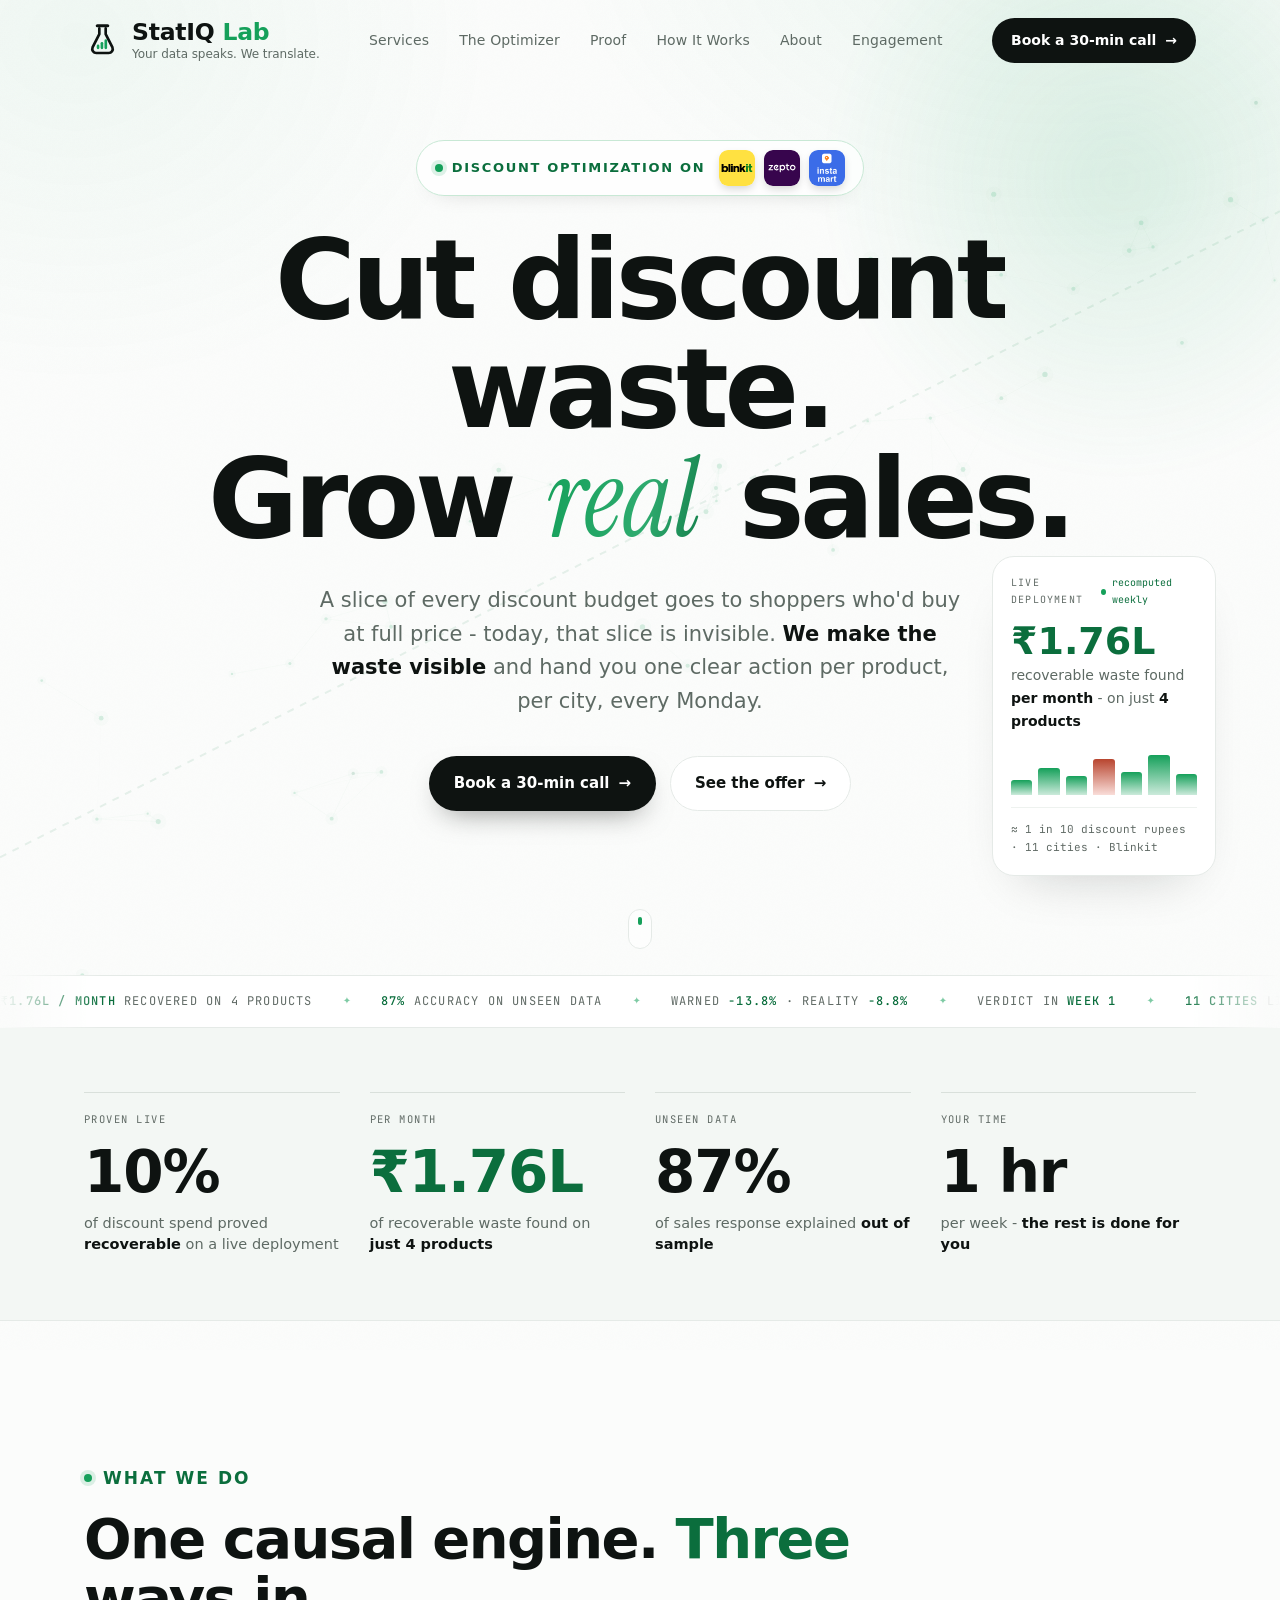
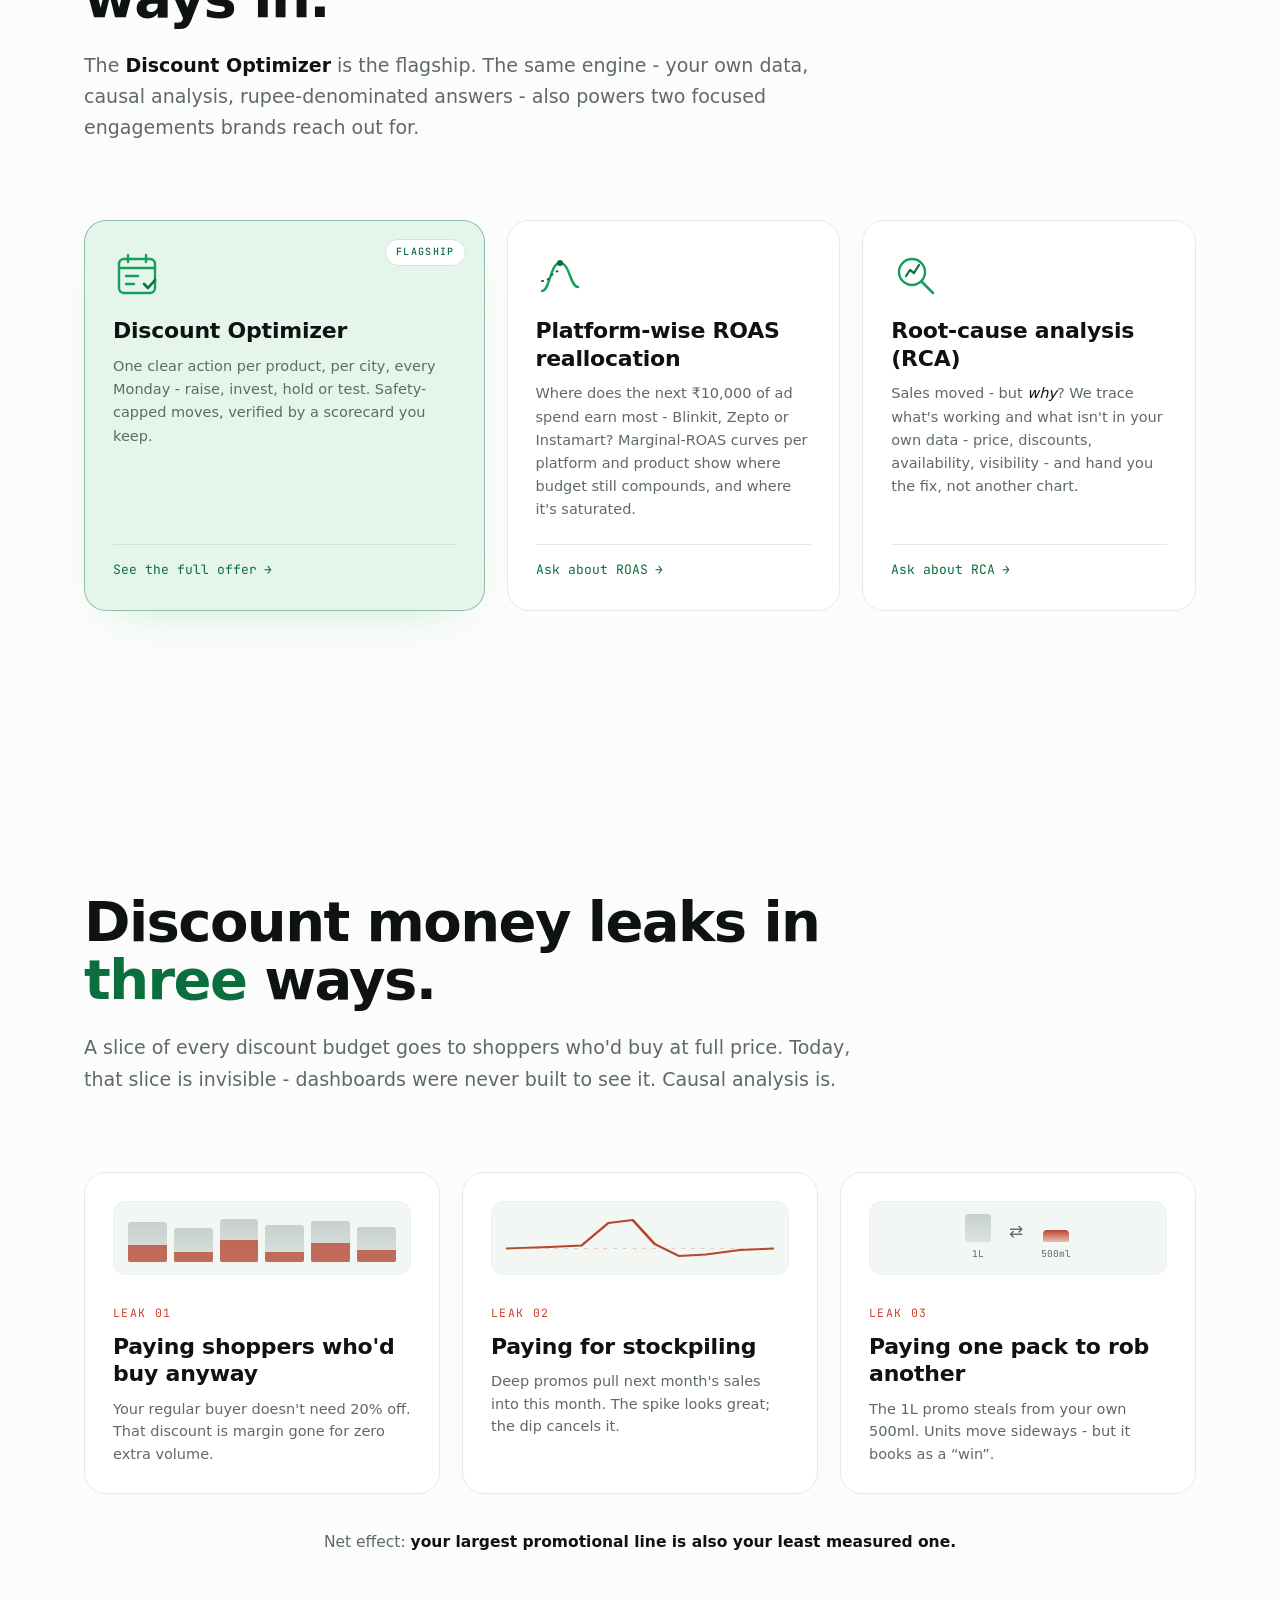
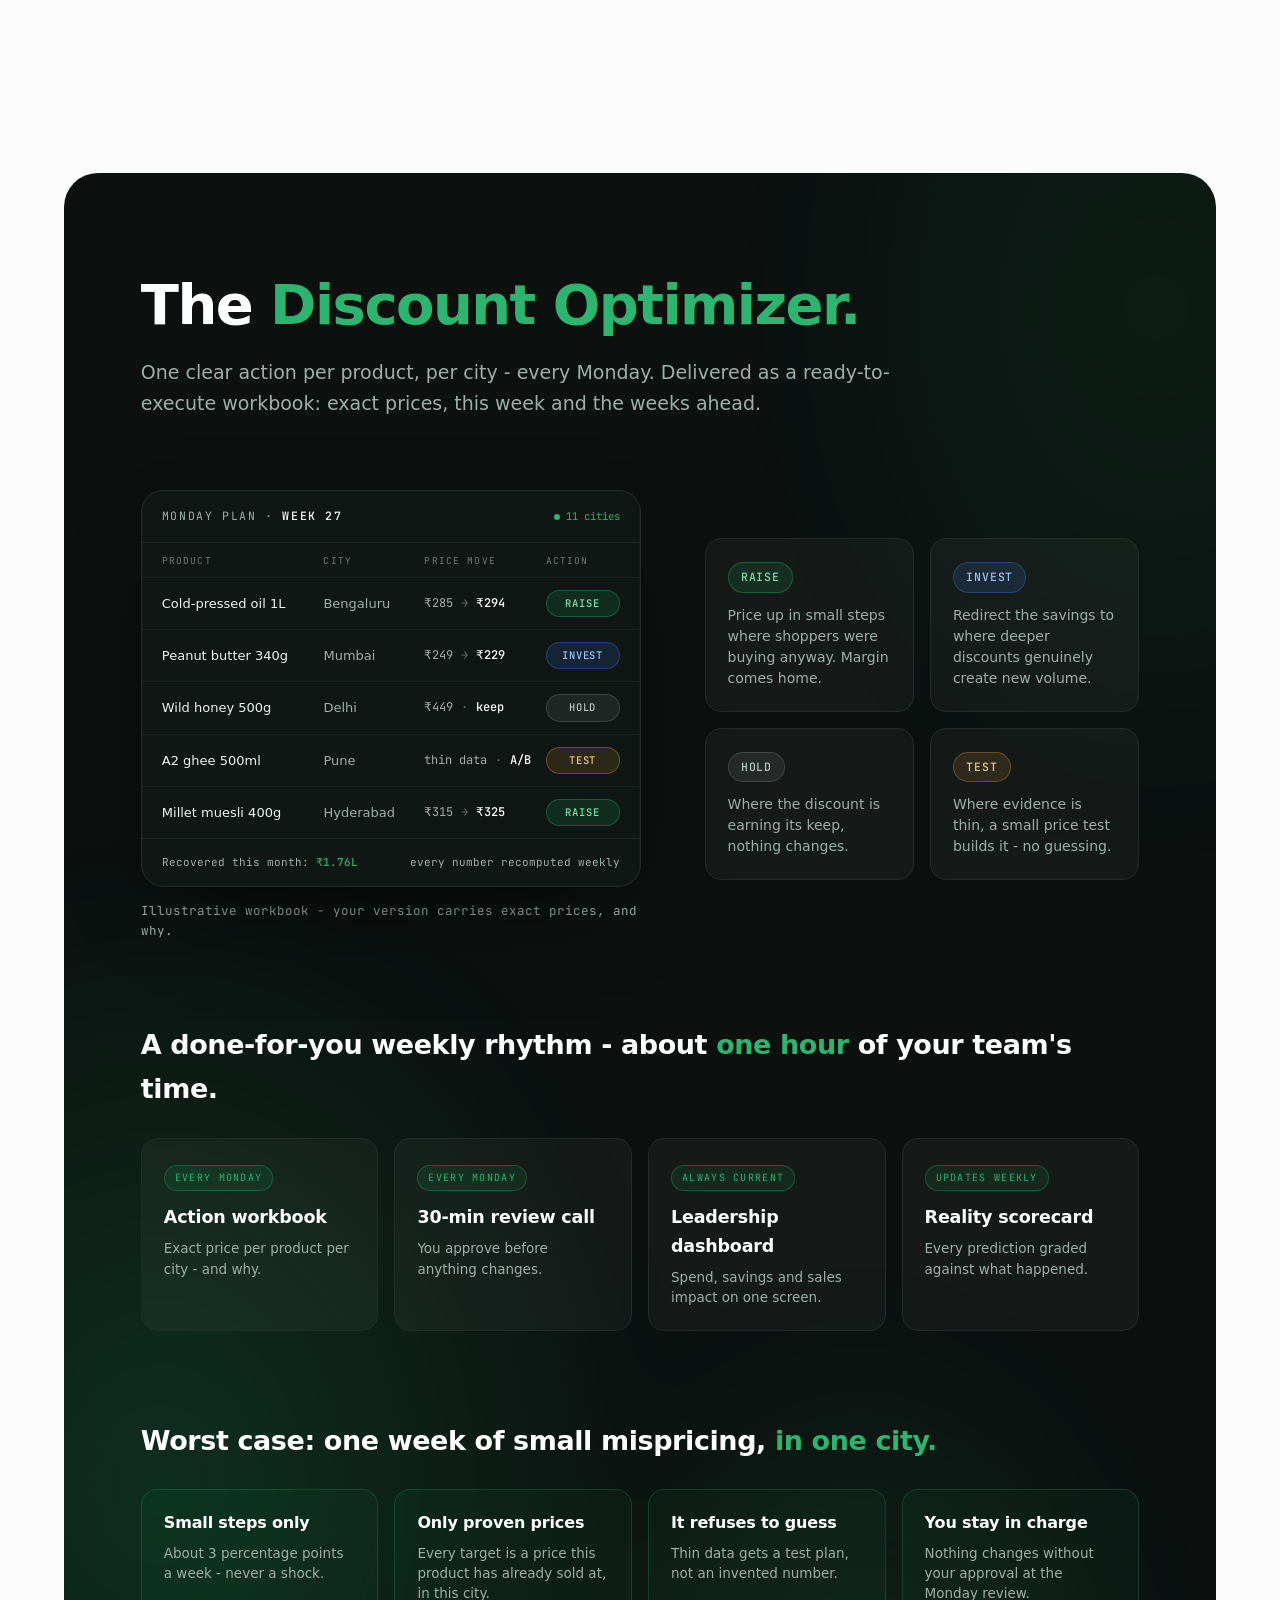
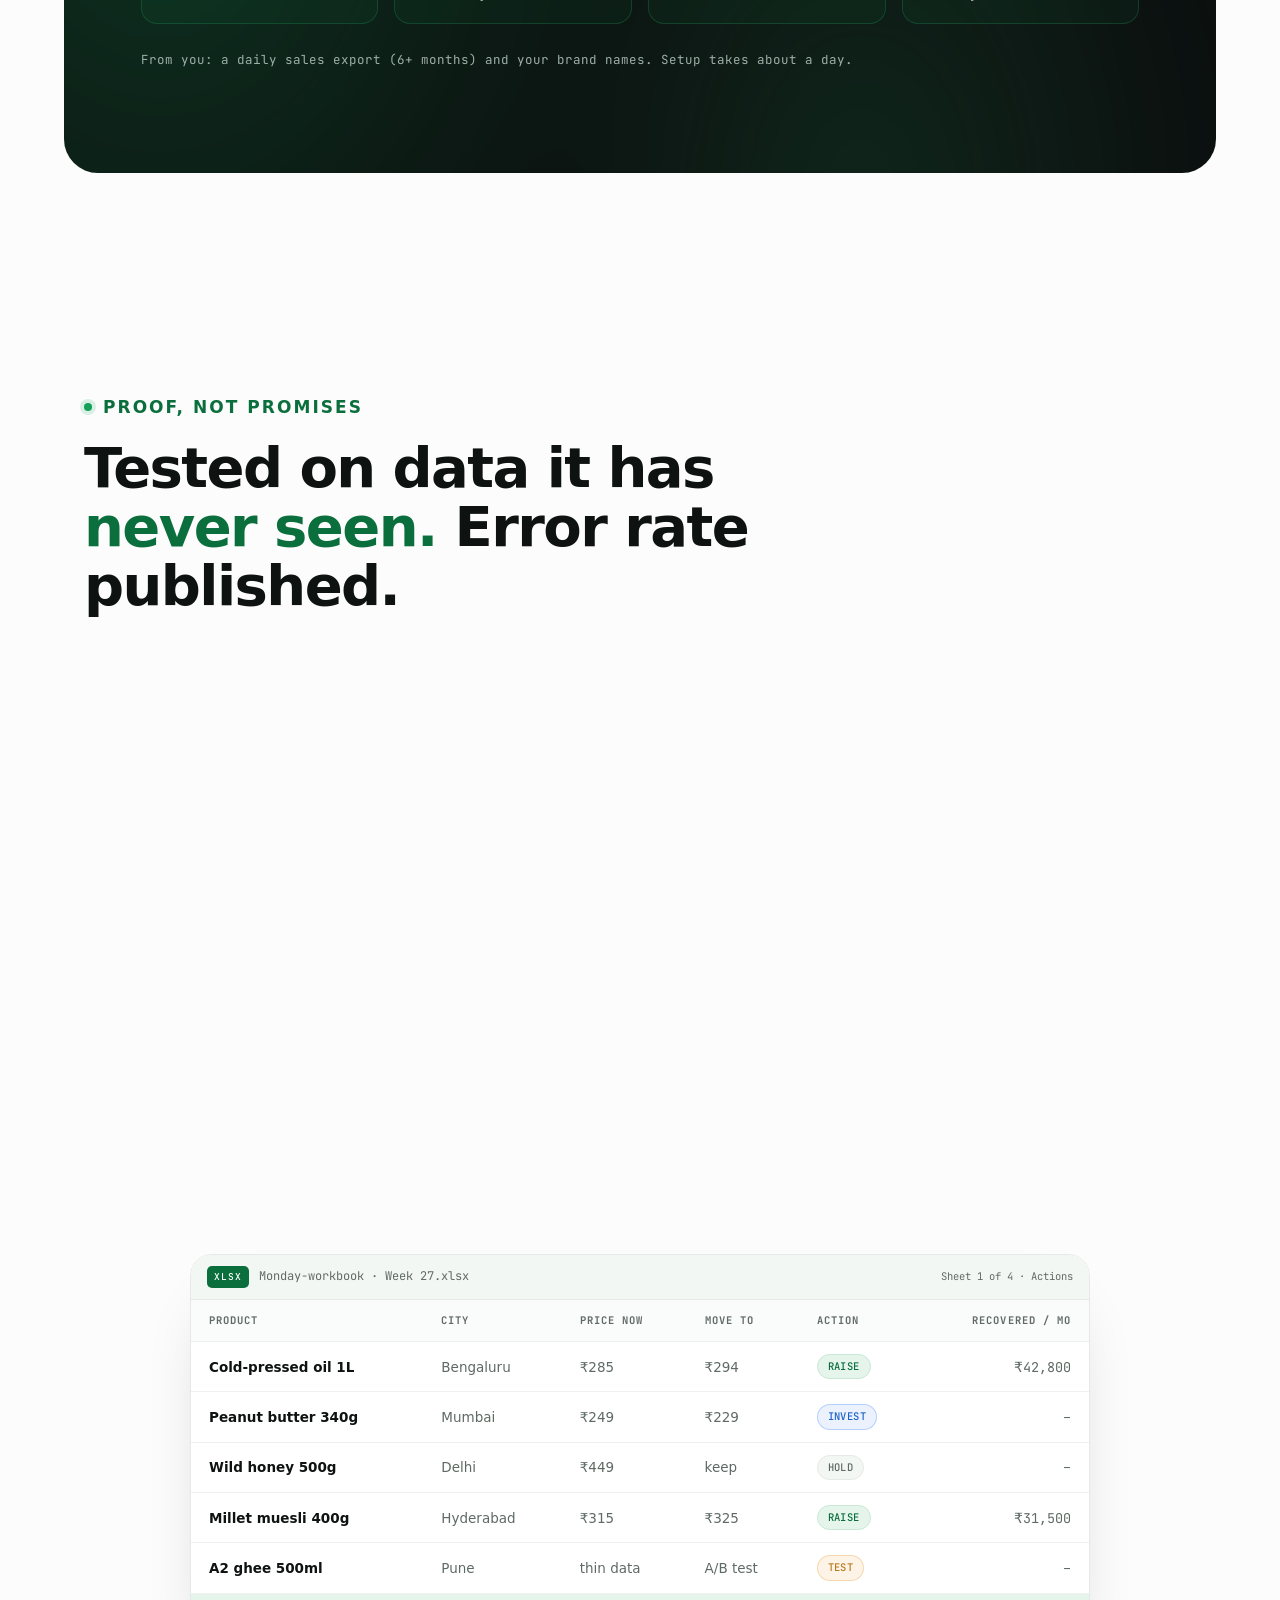
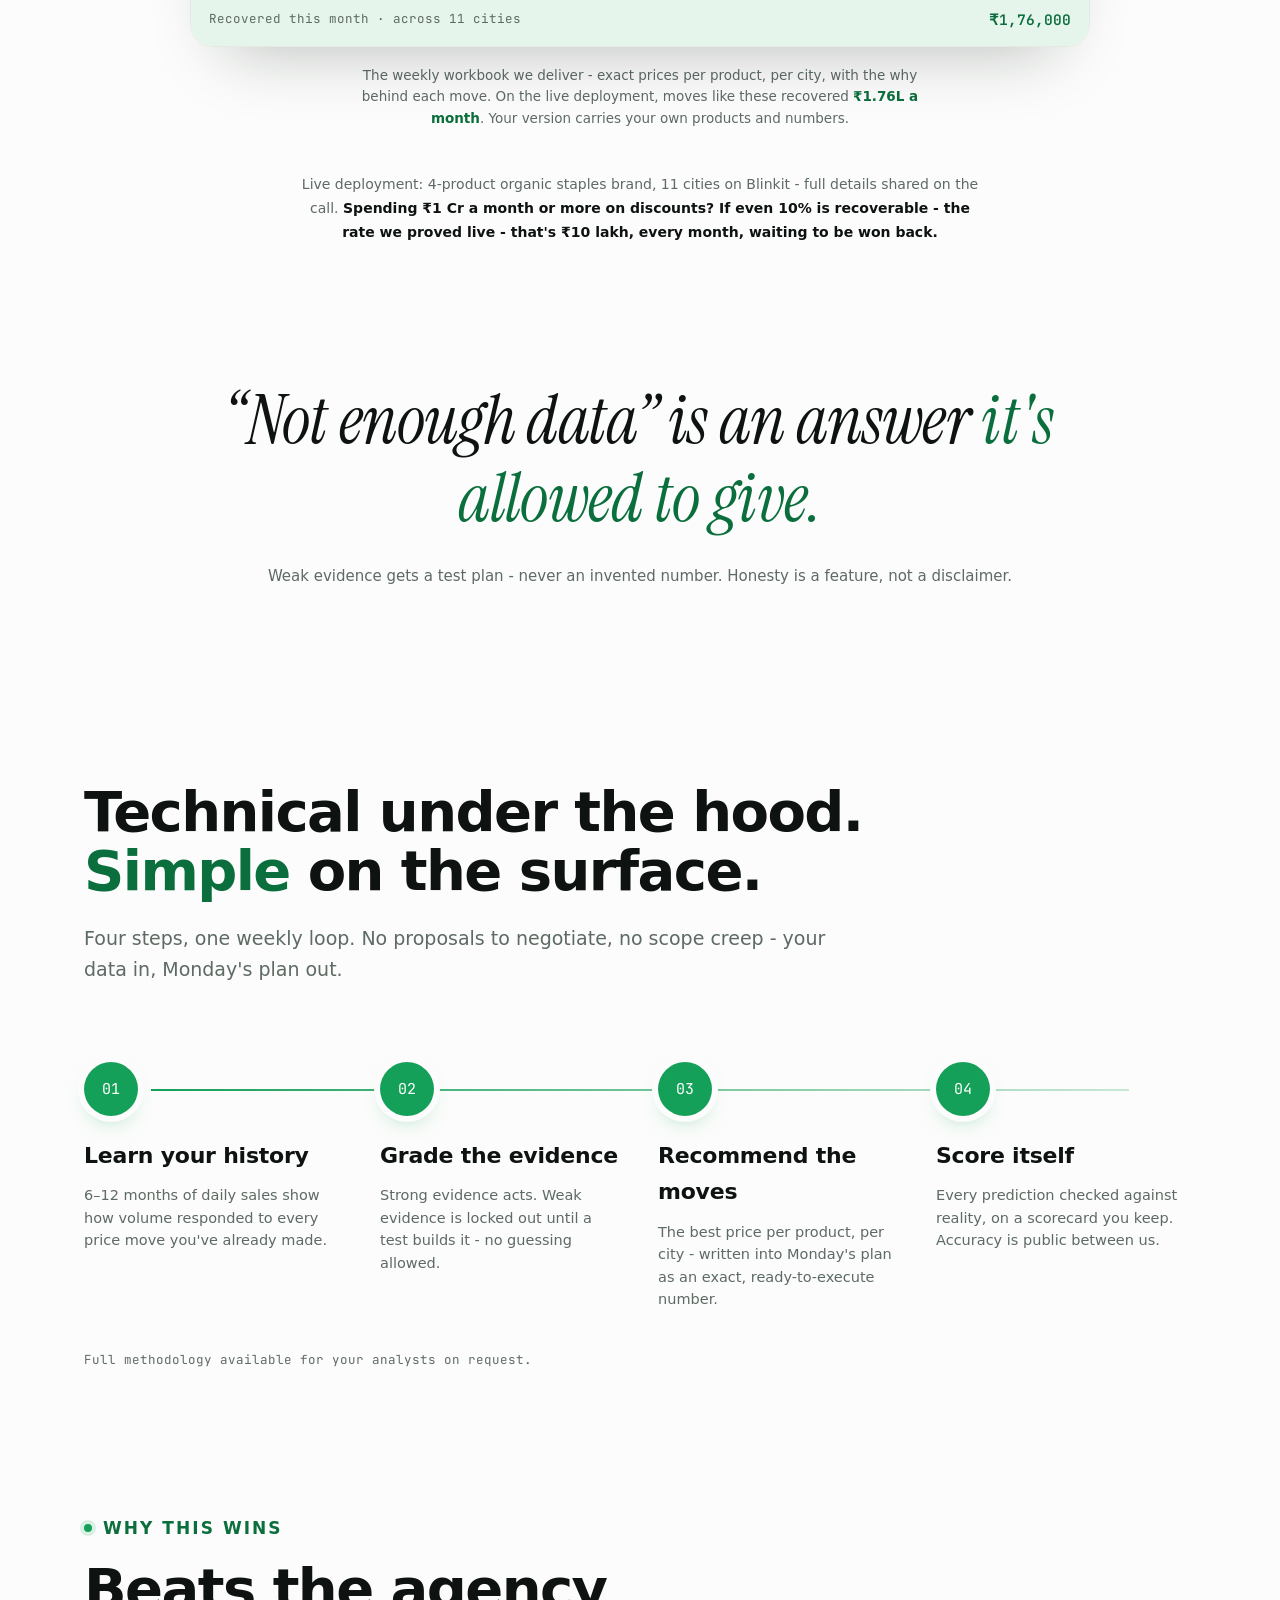
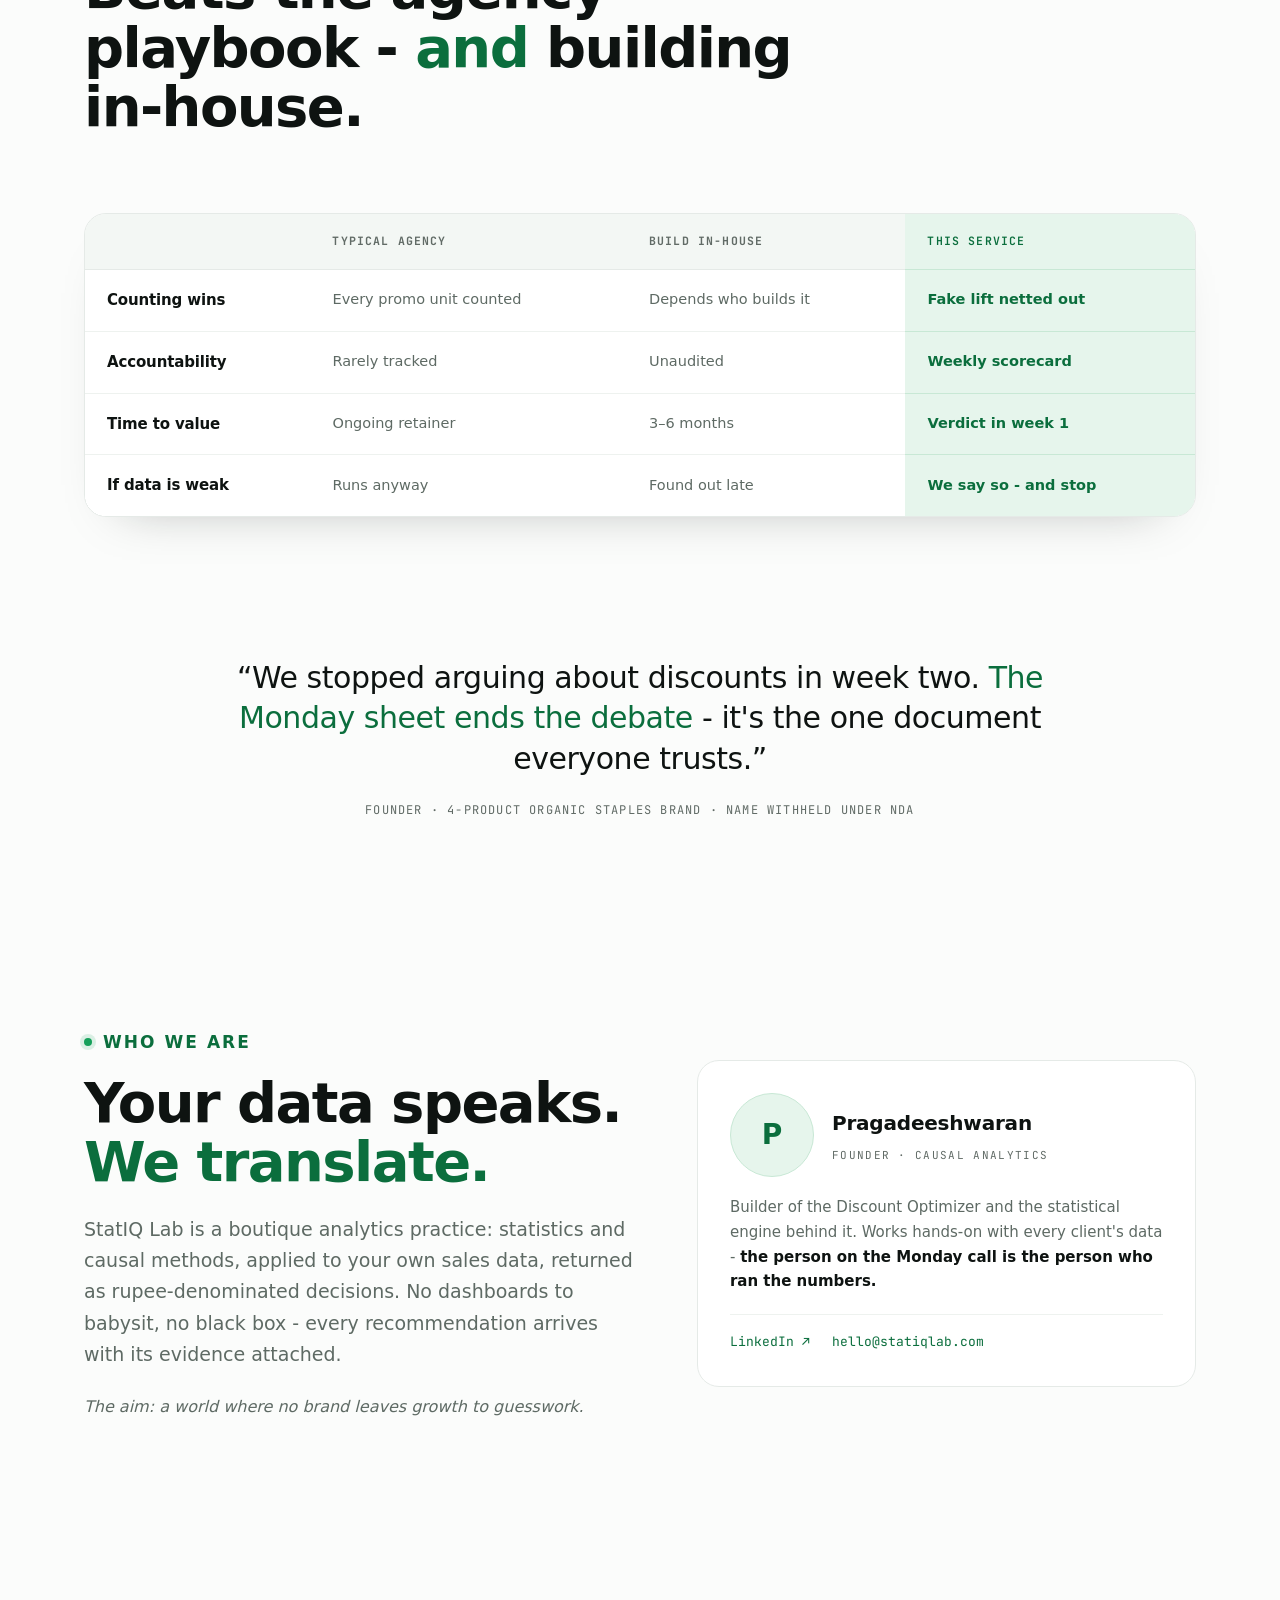
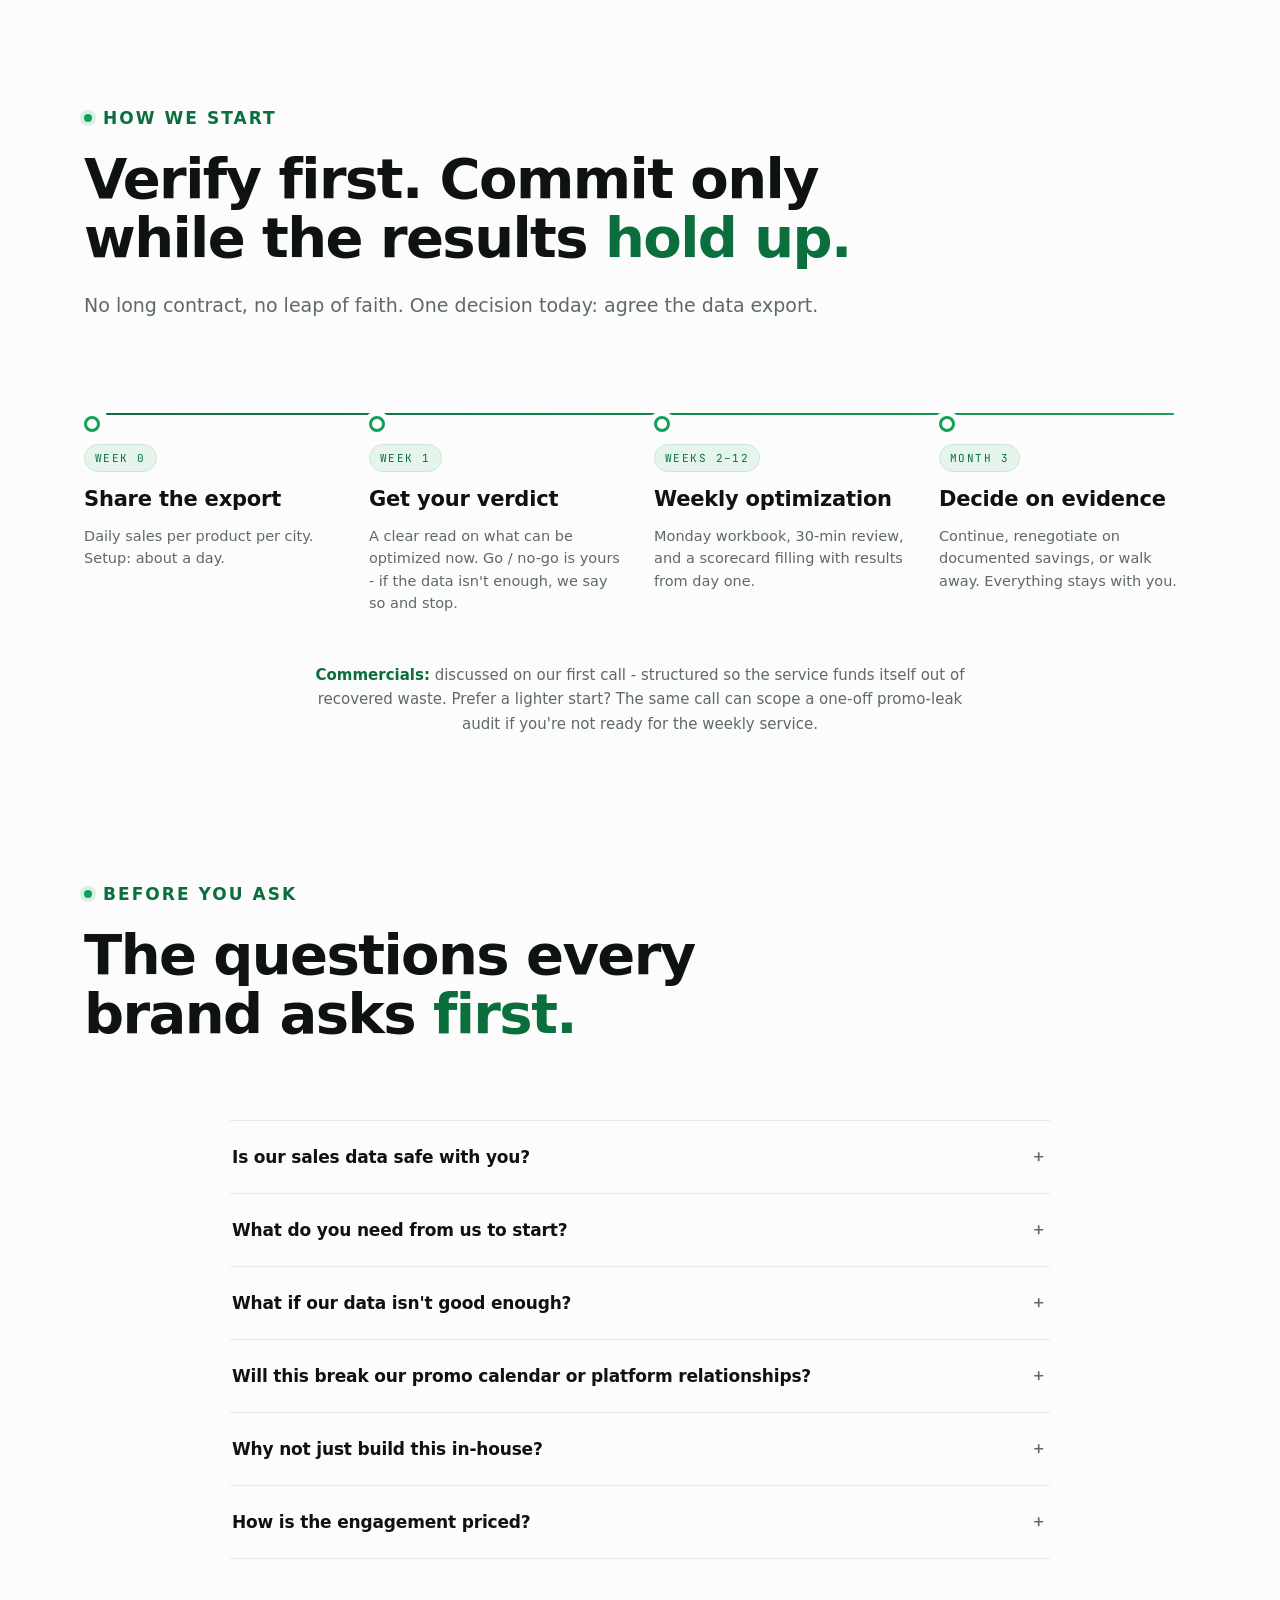
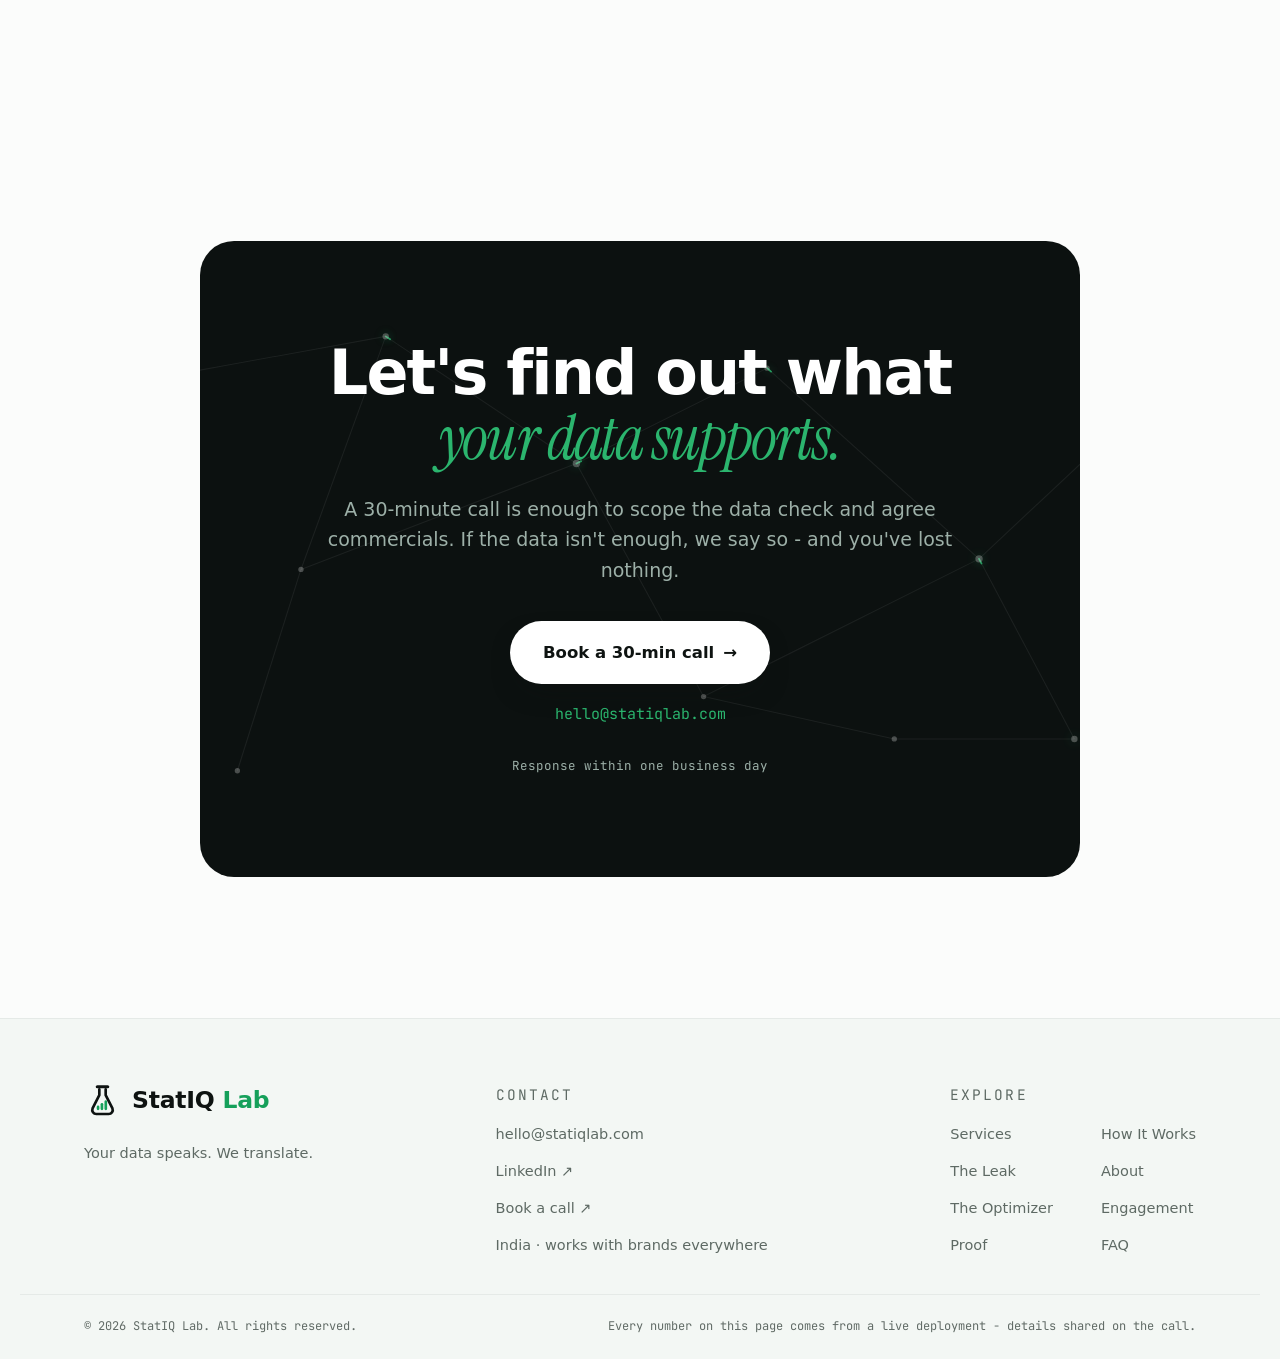
==== website/index.html @ 44912aa9 "Apply site content and style updates (adds FAQ section) Substantial edits to index.html/styles.css/s" ====
<!DOCTYPE html>
<html lang="en">
<head>
  <meta charset="UTF-8" />
  <meta name="viewport" content="width=device-width, initial-scale=1.0" />
  <title>StatIQ Lab - Discount Optimization for Quick-Commerce Brands</title>
  <meta name="description" content="Data-driven discount optimization for consumer brands on Blinkit, Zepto and Instamart. One clear action per product, per city, every Monday - plus platform-wise ROAS reallocation and data-driven root-cause analysis of what's working and what isn't." />
  <link rel="canonical" href="https://mr-pragadeeshwaran.github.io/Website/" />
  <meta name="theme-color" content="#ffffff" />
  <meta property="og:type" content="website" />
  <meta property="og:title" content="StatIQ Lab - Cut discount waste. Grow real sales." />
  <meta property="og:description" content="Data-driven discount optimization for consumer brands on Blinkit, Zepto and Instamart. One clear action per product, per city, every Monday." />
  <meta property="og:url" content="https://mr-pragadeeshwaran.github.io/Website/" />
  <meta property="og:image" content="https://mr-pragadeeshwaran.github.io/Website/assets/og.png" />
  <meta property="og:image:width" content="1200" />
  <meta property="og:image:height" content="630" />
  <meta name="twitter:card" content="summary_large_image" />

  <link rel="icon" href="data:image/svg+xml,%3Csvg xmlns='http://www.w3.org/2000/svg' viewBox='0 0 64 64'%3E%3Cpath d='M23 6.5h18' fill='none' stroke='%230e1311' stroke-width='6' stroke-linecap='round'/%3E%3Cpath d='M26.5 11v10L14.8 44A7 7 0 0 0 21.3 53.6h21.4a7 7 0 0 0 6.5-9.6L37.5 21V11' fill='none' stroke='%230e1311' stroke-width='5.5' stroke-linecap='round' stroke-linejoin='round'/%3E%3Crect x='22' y='38' width='5' height='9' rx='2.5' fill='%2315a05a'/%3E%3Crect x='28.9' y='33' width='5' height='14' rx='2.5' fill='%2315a05a'/%3E%3Crect x='35.8' y='28' width='5' height='19' rx='2.5' fill='%2315a05a'/%3E%3C/svg%3E" />

  <link rel="preconnect" href="https://fonts.googleapis.com" />
  <link rel="preconnect" href="https://fonts.gstatic.com" crossorigin />
  <link rel="preconnect" href="https://api.fontshare.com" crossorigin />
  <link href="https://api.fontshare.com/v2/css?f[]=general-sans@400,500,600,700&display=swap" rel="stylesheet" />
  <link href="https://fonts.googleapis.com/css2?family=Instrument+Serif:ital@0;1&family=JetBrains+Mono:wght@400;500&display=swap" rel="stylesheet" />

  <script type="application/ld+json">
  {
    "@context": "https://schema.org",
    "@type": "Organization",
    "name": "StatIQ Lab",
    "description": "Data-driven discount optimization for consumer brands on Blinkit, Zepto and Instamart.",
    "url": "https://mr-pragadeeshwaran.github.io/Website/",
    "email": "hello@statiqlab.com",
    "logo": "https://mr-pragadeeshwaran.github.io/Website/assets/og.png",
    "areaServed": "IN",
    "knowsAbout": ["Discount optimization", "Causal inference", "Quick commerce", "Marketing mix analytics"]
  }
  </script>

  <link rel="stylesheet" href="css/styles.css" />
  <script>
    document.documentElement.className += " js";
    /* curtain decision before first paint: play once per session */
    try {
      if (!sessionStorage.getItem("ci-intro-seen")) {
        document.documentElement.className += " intro";
        sessionStorage.setItem("ci-intro-seen", "1");
      }
    } catch (e) {}
    /* if script.js never loads, force everything visible after 4s */
    setTimeout(function () {
      if (!window.__ciEngine) document.documentElement.className += " js-failed";
    }, 4000);
  </script>
</head>
<body>
  <!-- ===== Intro curtain ===== -->
  <div class="curtain" id="curtain" aria-hidden="true">
    <svg class="curtain__mark" viewBox="0 0 64 64" fill="none">
      <path d="M23 6.5h18" stroke="currentColor" stroke-width="5.5" stroke-linecap="round"/>
      <path d="M26.5 11v10L14.8 44A7 7 0 0 0 21.3 53.6h21.4a7 7 0 0 0 6.5-9.6L37.5 21V11" stroke="currentColor" stroke-width="4.6" stroke-linecap="round" stroke-linejoin="round"/>
      <rect x="22" y="39" width="4.6" height="8" rx="2.3" fill="var(--green, #15a05a)"/>
      <rect x="28.7" y="34.5" width="4.6" height="12.5" rx="2.3" fill="var(--green, #15a05a)"/>
      <rect x="35.4" y="30" width="4.6" height="17" rx="2.3" fill="var(--green, #15a05a)"/>
    </svg>
    <span class="curtain__word">StatIQ&nbsp;<i>Lab</i></span>
  </div>

  <!-- ===== Grain / noise overlay ===== -->
  <div class="grain" aria-hidden="true"></div>

  <!-- ===== Scroll progress bar ===== -->
  <div class="scroll-progress" aria-hidden="true"><span id="progressBar"></span></div>

  <!-- ===== Navigation ===== -->
  <header class="nav" id="nav">
    <div class="nav__inner">
      <a href="#top" class="brand" aria-label="StatIQ Lab home">
        <svg class="brand__mark" viewBox="0 0 64 64" fill="none" aria-hidden="true">
          <path d="M23 6.5h18" stroke="currentColor" stroke-width="5.5" stroke-linecap="round"/>
          <path d="M26.5 11v10L14.8 44A7 7 0 0 0 21.3 53.6h21.4a7 7 0 0 0 6.5-9.6L37.5 21V11" stroke="currentColor" stroke-width="4.6" stroke-linecap="round" stroke-linejoin="round"/>
          <rect x="22" y="39" width="4.6" height="8" rx="2.3" fill="var(--green, #15a05a)"/>
          <rect x="28.7" y="34.5" width="4.6" height="12.5" rx="2.3" fill="var(--green, #15a05a)"/>
          <rect x="35.4" y="30" width="4.6" height="17" rx="2.3" fill="var(--green, #15a05a)"/>
        </svg>
        <span class="brand__lockup">
          <span class="brand__text">StatIQ<span class="brand__dim">&nbsp;Lab</span></span>
          <span class="brand__tagline">Your data speaks. We translate.</span>
        </span>
      </a>

      <nav class="nav__links" aria-label="Primary">
        <a href="#services">Services</a>
        <a href="#optimizer">The Optimizer</a>
        <a href="#proof">Proof</a>
        <a href="#method">How It Works</a>
        <a href="#about">About</a>
        <a href="#engagement">Engagement</a>
      </nav>

      <a href="https://calendly.com/mr-pragadeeshwaran/discovery-call" target="_blank" rel="noopener" class="btn btn--sm nav__cta">Book a 30-min call <span class="btn__arrow" aria-hidden="true">→</span></a>

      <button class="nav__toggle" id="navToggle" aria-label="Toggle menu" aria-expanded="false">
        <span></span><span></span><span></span>
      </button>
    </div>
    <nav class="nav__mobile" id="navMobile" aria-label="Mobile">
      <a href="#services">Services</a>
      <a href="#optimizer">The Optimizer</a>
      <a href="#proof">Proof</a>
      <a href="#method">How It Works</a>
      <a href="#about">About</a>
      <a href="#engagement">Engagement</a>
      <a href="https://calendly.com/mr-pragadeeshwaran/discovery-call" target="_blank" rel="noopener" class="btn btn--sm btn--primary">Book a 30-min call <span class="btn__arrow" aria-hidden="true">→</span></a>
    </nav>
  </header>

  <!-- ===== Side progress dots ===== -->
  <nav class="dots" aria-label="Section shortcuts">
    <a href="#services" data-label="Services" aria-label="Services"></a>
    <a href="#leak" data-label="The Leak" aria-label="The Leak"></a>
    <a href="#optimizer" data-label="The Optimizer" aria-label="The Optimizer"></a>
    <a href="#proof" data-label="Proof" aria-label="Proof"></a>
    <a href="#method" data-label="How It Works" aria-label="How It Works"></a>
    <a href="#about" data-label="About" aria-label="About"></a>
    <a href="#engagement" data-label="Engagement" aria-label="Engagement"></a>
    <a href="#contact" data-label="Contact" aria-label="Contact"></a>
  </nav>

  <main id="top">

    <!-- ===== HERO ===== -->
    <section class="hero">
      <canvas class="hero__canvas" id="heroCanvas" aria-hidden="true"></canvas>
      <div class="hero__glow" aria-hidden="true"></div>

      <div class="hero__inner">
        <p class="eyebrow reveal" data-reveal>
          <span class="eyebrow__dot"></span>
          Discount optimization on
          <img class="eyebrow__logo" src="assets/partners/blinkit.svg" alt="Blinkit" width="36" height="36" />
          <img class="eyebrow__logo" src="assets/partners/zepto.svg" alt="Zepto" width="36" height="36" />
          <img class="eyebrow__logo" src="assets/partners/instamart.png" alt="Swiggy Instamart" width="36" height="36" />
        </p>

        <h1 class="hero__title" aria-label="Cut discount waste. Grow real sales.">
          <span class="hero__line">
            <span class="hw" style="--i:0"><i>Cut</i></span>
            <span class="hw" style="--i:1"><i>discount</i></span>
            <span class="hw" style="--i:2"><i>waste.</i></span>
          </span>
          <span class="hero__line">
            <span class="hw" style="--i:3"><i>Grow</i></span>
            <span class="hw" style="--i:4"><i class="serif">real</i></span>
            <span class="hw" style="--i:5"><i>sales.</i></span>
          </span>
        </h1>

        <p class="hero__sub reveal" data-reveal data-delay="3">
          A slice of every discount budget goes to shoppers who'd buy at full price -
          today, that slice is invisible. <strong>We make the waste visible</strong> and hand you
          one clear action per product, per city, every Monday.
        </p>

        <div class="hero__cta reveal" data-reveal data-delay="4">
          <a href="https://calendly.com/mr-pragadeeshwaran/discovery-call" target="_blank" rel="noopener" class="btn btn--primary">Book a 30-min call <span class="btn__arrow" aria-hidden="true">→</span></a>
          <a href="#optimizer" class="btn btn--ghost">See the offer <span class="btn__arrow" aria-hidden="true">→</span></a>
        </div>

        <p class="hero__note reveal" data-reveal data-delay="5">
          Verify before you commit - a one-week data check up front.
          <span class="hero__note-strong">If the data isn't enough, we say so and stop.</span>
        </p>
      </div>

      <!-- floating sample-finding card -->
      <aside class="finding-card reveal" data-reveal data-delay="5" aria-hidden="true">
        <div class="finding-card__head">
          <span class="finding-card__tag">LIVE DEPLOYMENT</span>
          <span class="finding-card__live"><span></span>recomputed weekly</span>
        </div>
        <p class="finding-card__big">
          <span class="num" data-count="1.76" data-decimals="2" data-prefix="₹" data-suffix="L">₹0L</span>
        </p>
        <p class="finding-card__desc">recoverable waste found <strong>per month</strong> - on just <strong>4 products</strong></p>
        <div class="finding-card__bars" aria-hidden="true">
          <span style="--h:34%"></span><span style="--h:60%"></span><span style="--h:42%"></span>
          <span style="--h:78%"></span><span style="--h:50%"></span><span style="--h:88%"></span>
          <span style="--h:46%"></span>
        </div>
        <p class="finding-card__foot">≈ 1 in 10 discount rupees · 11 cities · Blinkit</p>
      </aside>

      <a href="#stats" class="hero__scroll" aria-label="Scroll down">
        <span></span>
      </a>
    </section>

    <!-- ===== MARQUEE ===== -->
    <div class="marquee" aria-hidden="true">
      <div class="marquee__track">
        <div class="marquee__group">
          <span><b>₹1.76L / month</b> recovered on 4 products</span><i>✦</i>
          <span><b>87%</b> accuracy on unseen data</span><i>✦</i>
          <span>warned <b>−13.8%</b> · reality <b>−8.8%</b></span><i>✦</i>
          <span>verdict in <b>week 1</b></span><i>✦</i>
          <span><b>11 cities</b> live on Blinkit</span><i>✦</i>
          <span>recomputed <b>every Monday</b></span><i>✦</i>
        </div>
        <div class="marquee__group">
          <span><b>₹1.76L / month</b> recovered on 4 products</span><i>✦</i>
          <span><b>87%</b> accuracy on unseen data</span><i>✦</i>
          <span>warned <b>−13.8%</b> · reality <b>−8.8%</b></span><i>✦</i>
          <span>verdict in <b>week 1</b></span><i>✦</i>
          <span><b>11 cities</b> live on Blinkit</span><i>✦</i>
          <span>recomputed <b>every Monday</b></span><i>✦</i>
        </div>
      </div>
    </div>

    <!-- ===== STATS STRIP ===== -->
    <section class="stats" id="stats">
      <div class="stats__grid">
        <div class="stat reveal" data-reveal>
          <span class="stat__kick">Proven live</span>
          <span class="stat__num"><span class="num" data-count="10" data-suffix="%">0%</span></span>
          <p class="stat__label">of discount spend proved <strong>recoverable</strong> on a live deployment</p>
        </div>
        <div class="stat stat--hero reveal" data-reveal data-delay="1">
          <span class="stat__kick">Per month</span>
          <span class="stat__num"><span class="num" data-count="1.76" data-decimals="2" data-prefix="₹" data-suffix="L">₹0L</span></span>
          <p class="stat__label">of recoverable waste found on <strong>just 4 products</strong></p>
        </div>
        <div class="stat reveal" data-reveal data-delay="2">
          <span class="stat__kick">Unseen data</span>
          <span class="stat__num"><span class="num" data-count="87" data-suffix="%">0%</span></span>
          <p class="stat__label">of sales response explained <strong>out of sample</strong></p>
        </div>
        <div class="stat reveal" data-reveal data-delay="3">
          <span class="stat__kick">Your time</span>
          <span class="stat__num"><span class="num" data-count="1" data-suffix="&nbsp;hr">0&nbsp;hr</span></span>
          <p class="stat__label">per week - <strong>the rest is done for you</strong></p>
        </div>
      </div>
    </section>

    <!-- ===== SERVICES / WHAT WE DO ===== -->
    <section class="section services" id="services">
      <div class="section__head">
        <p class="eyebrow reveal" data-reveal><span class="eyebrow__dot"></span>What we do</p>
        <h2 class="section__title reveal" data-reveal data-delay="1">
          One causal engine. <em>Three</em> ways in.
        </h2>
        <p class="section__lead reveal" data-reveal data-delay="2">
          The <strong>Discount Optimizer</strong> is the flagship. The same engine - your own data,
          causal analysis, rupee-denominated answers - also powers two focused engagements
          brands reach out for.
        </p>
      </div>

      <div class="svc-grid" data-stagger>
        <article class="svc svc--flag reveal" data-reveal>
          <span class="svc__tag">Flagship</span>
          <div class="svc__icon" aria-hidden="true">
            <svg viewBox="0 0 48 48" fill="none">
              <rect x="6" y="8" width="36" height="34" rx="5" stroke="currentColor" stroke-width="2.4"/>
              <path d="M6 17h36" stroke="currentColor" stroke-width="2.4"/>
              <path d="M13 25h12M13 33h8" stroke="currentColor" stroke-width="2.4" stroke-linecap="round"/>
              <path d="M31 33l4 4 7-8" stroke="var(--green-deep, #0b6e3d)" stroke-width="2.6" stroke-linecap="round" stroke-linejoin="round"/>
              <path d="M15 4v7M33 4v7" stroke="currentColor" stroke-width="2.4" stroke-linecap="round"/>
            </svg>
          </div>
          <h3>Discount Optimizer</h3>
          <p>One clear action per product, per city, every Monday - raise, invest, hold or test.
             Safety-capped moves, verified by a scorecard you keep.</p>
          <a class="svc__link" href="#optimizer">See the full offer <span aria-hidden="true">→</span></a>
        </article>

        <article class="svc reveal" data-reveal data-delay="1">
          <div class="svc__icon" aria-hidden="true">
            <svg viewBox="0 0 48 48" fill="none">
              <path d="M6 40C14 40 14 12 24 12s10 24 18 24" stroke="currentColor" stroke-width="2.4" stroke-linecap="round"/>
              <path d="M6 30c10 0 8-10 18-10" stroke="var(--green-deep, #0b6e3d)" stroke-width="2" stroke-linecap="round" stroke-dasharray="1 5"/>
              <circle cx="24" cy="12" r="3" fill="var(--green-deep, #0b6e3d)"/>
            </svg>
          </div>
          <h3>Platform-wise ROAS reallocation</h3>
          <p>Where does the next ₹10,000 of ad spend earn most - Blinkit, Zepto or Instamart?
             Marginal-ROAS curves per platform and product show where budget still compounds,
             and where it's saturated.</p>
          <a class="svc__link" href="mailto:hello@statiqlab.com?subject=ROAS%20reallocation%20enquiry">Ask about ROAS <span aria-hidden="true">→</span></a>
        </article>

        <article class="svc reveal" data-reveal data-delay="2">
          <div class="svc__icon" aria-hidden="true">
            <svg viewBox="0 0 48 48" fill="none">
              <circle cx="21" cy="21" r="13" stroke="currentColor" stroke-width="2.4"/>
              <path d="M31 31l11 11" stroke="currentColor" stroke-width="2.6" stroke-linecap="round"/>
              <path d="M15 25l4-6 4 3 5-8" stroke="var(--green-deep, #0b6e3d)" stroke-width="2.2" stroke-linecap="round" stroke-linejoin="round"/>
            </svg>
          </div>
          <h3>Root-cause analysis (RCA)</h3>
          <p>Sales moved - but <em>why</em>? We trace what's working and what isn't in your own
             data - price, discounts, availability, visibility - and hand you the fix,
             not another chart.</p>
          <a class="svc__link" href="mailto:hello@statiqlab.com?subject=Root-cause%20analysis%20enquiry">Ask about RCA <span aria-hidden="true">→</span></a>
        </article>
      </div>
    </section>

    <!-- ===== THE LEAK ===== -->
    <section class="section leak" id="leak">
      <div class="section__head">
        <h2 class="section__title reveal" data-reveal>
          Discount money leaks in <em>three</em> ways.
        </h2>
        <p class="section__lead reveal" data-reveal data-delay="1">
          A slice of every discount budget goes to shoppers who'd buy at full price.
          Today, that slice is invisible - dashboards were never built to see it.
          Causal analysis is.
        </p>
      </div>

      <div class="leaks" data-stagger>
        <article class="leak-card reveal" data-reveal>
          <div class="leak-card__viz leak-card__viz--subsidy" aria-hidden="true">
            <span style="--h:82%"></span><span style="--h:70%"></span><span style="--h:88%"></span>
            <span style="--h:76%"></span><span style="--h:84%"></span><span style="--h:72%"></span>
          </div>
          <span class="leak-card__n">Leak 01</span>
          <h3>Paying shoppers who'd buy anyway</h3>
          <p>Your regular buyer doesn't need 20% off. That discount is margin gone for zero extra volume.</p>
        </article>

        <article class="leak-card reveal" data-reveal data-delay="1">
          <div class="leak-card__viz" aria-hidden="true">
            <svg viewBox="0 0 220 64" fill="none" preserveAspectRatio="none">
              <path class="leak-spike" d="M0 46 L36 44 L62 42 L84 12 L104 8 L122 40 L142 56 L164 54 L192 48 L220 46"
                    stroke="currentColor" stroke-width="2.5" stroke-linecap="round" stroke-linejoin="round"/>
              <line x1="0" y1="46" x2="220" y2="46" stroke="currentColor" stroke-width="1" stroke-dasharray="3 5" opacity=".35"/>
            </svg>
          </div>
          <span class="leak-card__n">Leak 02</span>
          <h3>Paying for stockpiling</h3>
          <p>Deep promos pull next month's sales into this month. The spike looks great; the dip cancels it.</p>
        </article>

        <article class="leak-card reveal" data-reveal data-delay="2">
          <div class="leak-card__viz leak-card__viz--swap" aria-hidden="true">
            <div class="swap-bar swap-bar--up"><b></b><label>1L</label></div>
            <span class="swap-arrow">⇄</span>
            <div class="swap-bar swap-bar--down"><b></b><label>500ml</label></div>
          </div>
          <span class="leak-card__n">Leak 03</span>
          <h3>Paying one pack to rob another</h3>
          <p>The 1L promo steals from your own 500ml. Units move sideways - but it books as a “win”.</p>
        </article>
      </div>

      <p class="leak__net reveal" data-reveal>
        Net effect: <strong>your largest promotional line is also your least measured one.</strong>
      </p>
    </section>

    <!-- ===== THE OPTIMIZER (primary offer, dark panel) ===== -->
    <section class="section section--dark optimizer" id="optimizer">
      <div class="aurora" aria-hidden="true"></div>
      <div class="optimizer__head">
        <h2 class="section__title reveal" data-reveal>
          The <em>Discount Optimizer.</em>
        </h2>
        <p class="section__lead reveal" data-reveal data-delay="1">
          One clear action per product, per city - every Monday. Delivered as a
          ready-to-execute workbook: exact prices, this week and the weeks ahead.
        </p>
      </div>

      <div class="optimizer__grid">
        <!-- animated Monday workbook (parallax on outer wrapper so it never fights the reveal transition) -->
        <div data-parallax="-0.04">
        <div class="workbook-wrap reveal" data-reveal>
          <div class="workbook tilt" id="workbook">
            <div class="workbook__head">
              <span class="workbook__title">MONDAY PLAN · <b id="wbWeek">WEEK 27</b></span>
              <span class="workbook__live"><span></span>11 cities</span>
            </div>
            <div class="workbook__cols" aria-hidden="true">
              <span>Product</span><span>City</span><span>Price move</span><span>Action</span>
            </div>
            <div class="workbook__rows" id="wbRows">
              <div class="wb-row" data-action="raise">
                <span class="wb-row__prod">Cold-pressed oil 1L</span>
                <span class="wb-row__city">Bengaluru</span>
                <span class="wb-row__price">₹285 <i>→</i> <b>₹294</b></span>
                <span class="chip chip--raise">Raise</span>
              </div>
              <div class="wb-row" data-action="invest">
                <span class="wb-row__prod">Peanut butter 340g</span>
                <span class="wb-row__city">Mumbai</span>
                <span class="wb-row__price">₹249 <i>→</i> <b>₹229</b></span>
                <span class="chip chip--invest">Invest</span>
              </div>
              <div class="wb-row" data-action="hold">
                <span class="wb-row__prod">Wild honey 500g</span>
                <span class="wb-row__city">Delhi</span>
                <span class="wb-row__price">₹449 <i>·</i> <b>keep</b></span>
                <span class="chip chip--hold">Hold</span>
              </div>
              <div class="wb-row" data-action="test">
                <span class="wb-row__prod">A2 ghee 500ml</span>
                <span class="wb-row__city">Pune</span>
                <span class="wb-row__price">thin data <i>·</i> <b>A/B</b></span>
                <span class="chip chip--test">Test</span>
              </div>
              <div class="wb-row" data-action="raise">
                <span class="wb-row__prod">Millet muesli 400g</span>
                <span class="wb-row__city">Hyderabad</span>
                <span class="wb-row__price">₹315 <i>→</i> <b>₹325</b></span>
                <span class="chip chip--raise">Raise</span>
              </div>
            </div>
            <div class="workbook__foot">
              <span>Recovered this month: <b>₹1.76L</b></span>
              <span>every number recomputed weekly</span>
            </div>
          </div>
          <p class="workbook__caption">Illustrative workbook - your version carries exact prices, and why.</p>
        </div>
        </div>

        <!-- the four actions -->
        <div class="actions4" data-stagger>
          <article class="action4 reveal" data-reveal>
            <span class="action4__chip chip chip--raise">Raise</span>
            <p>Price up in small steps where shoppers were buying anyway. Margin comes home.</p>
          </article>
          <article class="action4 reveal" data-reveal data-delay="1">
            <span class="action4__chip chip chip--invest">Invest</span>
            <p>Redirect the savings to where deeper discounts genuinely create new volume.</p>
          </article>
          <article class="action4 reveal" data-reveal data-delay="2">
            <span class="action4__chip chip chip--hold">Hold</span>
            <p>Where the discount is earning its keep, nothing changes.</p>
          </article>
          <article class="action4 reveal" data-reveal data-delay="3">
            <span class="action4__chip chip chip--test">Test</span>
            <p>Where evidence is thin, a small price test builds it - no guessing.</p>
          </article>
        </div>
      </div>

      <!-- weekly rhythm -->
      <div class="rhythm">
        <h3 class="optimizer__subhead reveal" data-reveal>A done-for-you weekly rhythm - about <em>one hour</em> of your team's time.</h3>
        <div class="rhythm__grid" data-stagger>
          <div class="rhythm__item reveal" data-reveal>
            <span class="rhythm__when">Every Monday</span>
            <h4>Action workbook</h4>
            <p>Exact price per product per city - and why.</p>
          </div>
          <div class="rhythm__item reveal" data-reveal data-delay="1">
            <span class="rhythm__when">Every Monday</span>
            <h4>30-min review call</h4>
            <p>You approve before anything changes.</p>
          </div>
          <div class="rhythm__item reveal" data-reveal data-delay="2">
            <span class="rhythm__when">Always current</span>
            <h4>Leadership dashboard</h4>
            <p>Spend, savings and sales impact on one screen.</p>
          </div>
          <div class="rhythm__item reveal" data-reveal data-delay="3">
            <span class="rhythm__when">Updates weekly</span>
            <h4>Reality scorecard</h4>
            <p>Every prediction graded against what happened.</p>
          </div>
        </div>
      </div>

      <!-- safety rails -->
      <div class="rails">
        <h3 class="optimizer__subhead reveal" data-reveal>Worst case: one week of small mispricing, <em>in one city.</em></h3>
        <div class="rails__grid" data-stagger>
          <div class="rail reveal" data-reveal>
            <b>Small steps only</b>
            <p>About 3 percentage points a week - never a shock.</p>
          </div>
          <div class="rail reveal" data-reveal data-delay="1">
            <b>Only proven prices</b>
            <p>Every target is a price this product has already sold at, in this city.</p>
          </div>
          <div class="rail reveal" data-reveal data-delay="2">
            <b>It refuses to guess</b>
            <p>Thin data gets a test plan, not an invented number.</p>
          </div>
          <div class="rail reveal" data-reveal data-delay="3">
            <b>You stay in charge</b>
            <p>Nothing changes without your approval at the Monday review.</p>
          </div>
        </div>
        <p class="optimizer__micro reveal" data-reveal>
          From you: a daily sales export (6+ months) and your brand names. Setup takes about a day.
        </p>
      </div>
    </section>

    <!-- ===== PROOF ===== -->
    <section class="section proof" id="proof">
      <div class="section__head">
        <p class="eyebrow reveal" data-reveal><span class="eyebrow__dot"></span>Proof, not promises</p>
        <h2 class="section__title reveal" data-reveal data-delay="1">
          Tested on data it has <em>never seen.</em> Error rate published.
        </h2>
        <p class="section__lead reveal" data-reveal data-delay="2">
          Every claim below comes from a live deployment - measured, not estimated,
          and recomputed from data every week.
        </p>
      </div>

      <div class="proof__grid">
        <div class="donut-wrap reveal" data-reveal>
          <div class="donut" id="donut" data-parallax="0.05" role="img" aria-label="Roughly 10 percent of monthly discount spend proved recoverable">
            <svg viewBox="0 0 200 200" aria-hidden="true">
              <circle class="donut__track" cx="100" cy="100" r="80"/>
              <circle class="donut__val" cx="100" cy="100" r="80"/>
            </svg>
            <div class="donut__center">
              <span class="donut__big"><span class="num" data-count="10" data-suffix="%">0%</span></span>
              <span class="donut__label">of discount spend<br/>proved recoverable</span>
            </div>
          </div>
          <div class="donut__legend" aria-hidden="true">
            <span><i class="dot dot--green"></i>Recoverable waste (₹1.76L)</span>
            <span><i class="dot dot--soft"></i>Working discount (₹16.6L)</span>
          </div>
        </div>

        <div class="proof__cards" data-stagger>
          <article class="proof-card reveal" data-reveal>
            <span class="proof-card__big"><span class="num" data-count="1.76" data-decimals="2" data-prefix="₹" data-suffix="L">₹0L</span> <em>/ month</em></span>
            <h3>Waste found on just 4 products</h3>
            <p>Measured, not estimated - every rupee tied to a product and a city.</p>
          </article>
          <article class="proof-card reveal" data-reveal data-delay="1">
            <span class="proof-card__big"><span class="num" data-count="87" data-suffix="%">0%</span></span>
            <h3>Of sales response explained on unseen data</h3>
            <p>Labelled “moderate” by the system itself - never rounded up.</p>
          </article>
          <article class="proof-card reveal" data-reveal data-delay="2">
            <span class="proof-card__big">Cautious</span>
            <h3>Warned of −13.8% volume; reality was −8.8%</h3>
            <p>Its warnings overstate risk - following it is safer than it sounds.</p>
          </article>
          <article class="proof-card reveal" data-reveal data-delay="3">
            <span class="proof-card__big">“Not enough data”</span>
            <h3>Is an answer it's allowed to give</h3>
            <p>Weak evidence gets flagged for testing - not guessed at.</p>
          </article>
        </div>
      </div>

      <figure class="workbook-shot reveal" data-reveal>
        <div class="workbook-shot__frame">
          <div class="workbook-shot__bar" aria-hidden="true">
            <span class="wbs-badge">XLSX</span>
            <span class="workbook-shot__file">Monday-workbook · Week 27.xlsx</span>
            <span class="workbook-shot__meta">Sheet 1 of 4 · Actions</span>
          </div>
          <div class="workbook-shot__scroll">
            <table class="workbook-shot__table">
              <thead>
                <tr><th>Product</th><th>City</th><th>Price now</th><th>Move to</th><th>Action</th><th class="num-col">Recovered / mo</th></tr>
              </thead>
              <tbody>
                <tr><td>Cold-pressed oil 1L</td><td>Bengaluru</td><td>₹285</td><td>₹294</td><td><span class="wbs-tag wbs-tag--raise">Raise</span></td><td class="num-col">₹42,800</td></tr>
                <tr><td>Peanut butter 340g</td><td>Mumbai</td><td>₹249</td><td>₹229</td><td><span class="wbs-tag wbs-tag--invest">Invest</span></td><td class="num-col">–</td></tr>
                <tr><td>Wild honey 500g</td><td>Delhi</td><td>₹449</td><td>keep</td><td><span class="wbs-tag wbs-tag--hold">Hold</span></td><td class="num-col">–</td></tr>
                <tr><td>Millet muesli 400g</td><td>Hyderabad</td><td>₹315</td><td>₹325</td><td><span class="wbs-tag wbs-tag--raise">Raise</span></td><td class="num-col">₹31,500</td></tr>
                <tr><td>A2 ghee 500ml</td><td>Pune</td><td>thin data</td><td>A/B test</td><td><span class="wbs-tag wbs-tag--test">Test</span></td><td class="num-col">–</td></tr>
              </tbody>
              <tfoot>
                <tr><td colspan="5">Recovered this month · across 11 cities</td><td class="num-col">₹1,76,000</td></tr>
              </tfoot>
            </table>
          </div>
        </div>
        <figcaption class="workbook-shot__cap">
          The weekly workbook we deliver - exact prices per product, per city, with the why behind each move.
          On the live deployment, moves like these recovered <strong>₹1.76L a month</strong>. Your version carries your own products and numbers.
        </figcaption>
      </figure>

      <p class="proof__foot reveal" data-reveal>
        Live deployment: 4-product organic staples brand, 11 cities on Blinkit - full details shared on the call.
        <strong>Spending ₹1&nbsp;Cr a month or more on discounts? If even 10% is recoverable - the rate we proved live - that's ₹10&nbsp;lakh, every month, waiting to be won back.</strong>
      </p>
    </section>

    <!-- ===== PULL QUOTE ===== -->
    <section class="quote reveal" data-reveal aria-label="Our honesty principle">
      <blockquote class="quote__block" data-parallax="-0.03">
        <p class="quote__text">
          <span class="qw" style="--i:0">“Not</span>
          <span class="qw" style="--i:1">enough</span>
          <span class="qw" style="--i:2">data”</span>
          <span class="qw" style="--i:3">is</span>
          <span class="qw" style="--i:4">an</span>
          <span class="qw" style="--i:5">answer</span>
          <span class="qw qw--accent" style="--i:6">it's</span>
          <span class="qw qw--accent" style="--i:7">allowed</span>
          <span class="qw qw--accent" style="--i:8">to</span>
          <span class="qw qw--accent" style="--i:9">give.</span>
        </p>
        <p class="quote__cite">Weak evidence gets a test plan - never an invented number. Honesty is a feature, not a disclaimer.</p>
      </blockquote>
    </section>

    <!-- ===== METHOD / HOW IT WORKS ===== -->
    <section class="section method" id="method">
      <div class="section__head">
        <p class="eyebrow reveal" data-reveal><span class="eyebrow__dot"></span>How it works</p>
        <h2 class="section__title reveal" data-reveal data-delay="1">
          Technical under the hood. <em>Simple</em> on the surface.
        </h2>
        <p class="section__lead reveal" data-reveal data-delay="2">
          Four steps, one weekly loop. No proposals to negotiate, no scope creep -
          your data in, Monday's plan out.
        </p>
      </div>

      <ol class="steps reveal" data-reveal>
        <li class="step reveal" data-reveal>
          <span class="step__num">01</span>
          <div class="step__body">
            <h3>Learn your history</h3>
            <p>6–12 months of daily sales show how volume responded to every price move you've already made.</p>
          </div>
        </li>
        <li class="step reveal" data-reveal data-delay="1">
          <span class="step__num">02</span>
          <div class="step__body">
            <h3>Grade the evidence</h3>
            <p>Strong evidence acts. Weak evidence is locked out until a test builds it - no guessing allowed.</p>
          </div>
        </li>
        <li class="step reveal" data-reveal data-delay="2">
          <span class="step__num">03</span>
          <div class="step__body">
            <h3>Recommend the moves</h3>
            <p>The best price per product, per city - written into Monday's plan as an exact, ready-to-execute number.</p>
          </div>
        </li>
        <li class="step reveal" data-reveal data-delay="3">
          <span class="step__num">04</span>
          <div class="step__body">
            <h3>Score itself</h3>
            <p>Every prediction checked against reality, on a scorecard you keep. Accuracy is public between us.</p>
          </div>
        </li>
      </ol>
      <p class="method__micro reveal" data-reveal>Full methodology available for your analysts on request.</p>
    </section>

    <!-- ===== COMPARISON ===== -->
    <section class="section compare" id="compare">
      <div class="section__head">
        <p class="eyebrow reveal" data-reveal><span class="eyebrow__dot"></span>Why this wins</p>
        <h2 class="section__title reveal" data-reveal data-delay="1">
          Beats the agency playbook - <em>and</em> building in-house.
        </h2>
      </div>

      <div class="table-frame reveal" data-reveal data-delay="2">
        <div class="table-scroll">
        <table class="cmp">
          <thead>
            <tr>
              <th scope="col"></th>
              <th scope="col">Typical agency</th>
              <th scope="col">Build in-house</th>
              <th scope="col" class="cmp__us">This service</th>
            </tr>
          </thead>
          <tbody>
            <tr>
              <th scope="row">Counting wins</th>
              <td>Every promo unit counted</td>
              <td>Depends who builds it</td>
              <td class="cmp__us">Fake lift netted out</td>
            </tr>
            <tr>
              <th scope="row">Accountability</th>
              <td>Rarely tracked</td>
              <td>Unaudited</td>
              <td class="cmp__us">Weekly scorecard</td>
            </tr>
            <tr>
              <th scope="row">Time to value</th>
              <td>Ongoing retainer</td>
              <td>3–6 months</td>
              <td class="cmp__us">Verdict in week 1</td>
            </tr>
            <tr>
              <th scope="row">If data is weak</th>
              <td>Runs anyway</td>
              <td>Found out late</td>
              <td class="cmp__us">We say so - and stop</td>
            </tr>
          </tbody>
        </table>
        </div>
      </div>
    </section>

    <!-- ===== TESTIMONIAL ===== -->
    <section class="section testimonial reveal" data-reveal aria-label="Client words">
      <blockquote class="testimonial__block">
        <p class="testimonial__text">
          “We stopped arguing about discounts in week two.
          <em>The Monday sheet ends the debate</em> - it's the one document
          everyone trusts.”
        </p>
        <p class="testimonial__cite">Founder · 4-product organic staples brand · name withheld under NDA</p>
      </blockquote>
    </section>

    <!-- ===== ABOUT / FOUNDER ===== -->
    <section class="section about" id="about">
      <div class="about__grid">
        <div class="about__intro">
          <p class="eyebrow reveal" data-reveal><span class="eyebrow__dot"></span>Who we are</p>
          <h2 class="section__title reveal" data-reveal data-delay="1">
            Your data speaks. <em>We translate.</em>
          </h2>
          <p class="section__lead reveal" data-reveal data-delay="2">
            StatIQ Lab is a boutique analytics practice: statistics and causal methods,
            applied to your own sales data, returned as rupee-denominated decisions.
            No dashboards to babysit, no black box - every recommendation arrives with
            its evidence attached.
          </p>
          <p class="about__vision reveal" data-reveal data-delay="3">
            The aim: a world where no brand leaves growth to guesswork.
          </p>
        </div>

        <article class="founder reveal" data-reveal data-delay="1">
          <div class="founder__head">
            <!-- TODO: replace initials with <img src="assets/founder.jpg" alt="Pragadeeshwaran, founder of StatIQ Lab" /> -->
            <span class="founder__photo" aria-hidden="true">P</span>
            <div>
              <h3 class="founder__name">Pragadeeshwaran</h3>
              <span class="founder__role">Founder · Causal Analytics</span>
            </div>
          </div>
          <p class="founder__bio">
            <!-- TODO: tighten with real credentials (degree, past roles, years) -->
            Builder of the Discount Optimizer and the statistical engine behind it.
            Works hands-on with every client's data - <strong>the person on the Monday
            call is the person who ran the numbers.</strong>
          </p>
          <div class="founder__links">
            <!-- TODO: confirm LinkedIn URL -->
            <a href="https://www.linkedin.com/in/mr-pragadeeshwaran" target="_blank" rel="noopener">LinkedIn ↗</a>
            <a href="mailto:hello@statiqlab.com">hello@statiqlab.com</a>
          </div>
        </article>
      </div>
    </section>

    <!-- ===== ENGAGEMENT ===== -->
    <section class="section engagement" id="engagement">
      <div class="section__head">
        <p class="eyebrow reveal" data-reveal><span class="eyebrow__dot"></span>How we start</p>
        <h2 class="section__title reveal" data-reveal data-delay="1">
          Verify first. Commit only while the results <em>hold up.</em>
        </h2>
        <p class="section__lead reveal" data-reveal data-delay="2">
          No long contract, no leap of faith. One decision today: agree the data export.
        </p>
      </div>

      <ol class="timeline reveal" data-reveal id="timeline">
        <li class="tl">
          <span class="tl__dot"></span>
          <span class="tl__tag">Week 0</span>
          <h3>Share the export</h3>
          <p>Daily sales per product per city. Setup: about a day.</p>
        </li>
        <li class="tl">
          <span class="tl__dot"></span>
          <span class="tl__tag">Week 1</span>
          <h3>Get your verdict</h3>
          <p>A clear read on what can be optimized now. Go / no-go is yours - if the data isn't enough, we say so and stop.</p>
        </li>
        <li class="tl">
          <span class="tl__dot"></span>
          <span class="tl__tag">Weeks 2–12</span>
          <h3>Weekly optimization</h3>
          <p>Monday workbook, 30-min review, and a scorecard filling with results from day one.</p>
        </li>
        <li class="tl">
          <span class="tl__dot"></span>
          <span class="tl__tag">Month 3</span>
          <h3>Decide on evidence</h3>
          <p>Continue, renegotiate on documented savings, or walk away. Everything stays with you.</p>
        </li>
      </ol>

      <p class="engagement__note reveal" data-reveal>
        <strong>Commercials:</strong> discussed on our first call - structured so the service funds
        itself out of recovered waste. Prefer a lighter start? The same call can scope a one-off
        promo-leak audit if you're not ready for the weekly service.
      </p>
    </section>

    <!-- ===== FAQ ===== -->
    <section class="section faq" id="faq" aria-label="Frequently asked questions">
      <div class="section__head">
        <p class="eyebrow reveal" data-reveal><span class="eyebrow__dot"></span>Before you ask</p>
        <h2 class="section__title reveal" data-reveal data-delay="1">
          The questions every brand asks <em>first.</em>
        </h2>
      </div>
      <div class="faq__list reveal" data-reveal data-delay="2">
        <details class="faq__item">
          <summary>Is our sales data safe with you?</summary>
          <p>Yes. We sign an NDA before any data moves, work on read-only exports you control,
             and never share, resell or benchmark your data against other clients.
             Everything we build from it - models, scorecards, workbooks - <strong>stays yours.</strong></p>
        </details>
        <details class="faq__item">
          <summary>What do you need from us to start?</summary>
          <p>One daily sales export per product per city (6+ months of history) and your brand
             names on each platform. No access to your ad accounts or seller panels is required.
             Setup takes about a day.</p>
        </details>
        <details class="faq__item">
          <summary>What if our data isn't good enough?</summary>
          <p>Then we tell you in week one and stop - that's the point of the up-front data check.
             You'll know exactly what's missing and how to start capturing it. <strong>You pay for
             answers, not for effort.</strong></p>
        </details>
        <details class="faq__item">
          <summary>Will this break our promo calendar or platform relationships?</summary>
          <p>No. Moves are capped at roughly 3 percentage points a week, only to prices your
             product has already sold at in that city, and nothing changes without your approval
             at the Monday review.</p>
        </details>
        <details class="faq__item">
          <summary>Why not just build this in-house?</summary>
          <p>You can - it typically takes a data hire 3–6 months to get to a first trustworthy
             model, unaudited. This service gives you a verdict in week one and grades its own
             predictions publicly every week. Many clients use it to <strong>de-risk the
             in-house build</strong> they do later.</p>
        </details>
        <details class="faq__item">
          <summary>How is the engagement priced?</summary>
          <p>Commercials are agreed on the first call and structured so the fee funds itself
             out of documented recovered waste - if the scorecard doesn't show the savings,
             you have every reason (and the evidence) to walk away at month three.</p>
        </details>
      </div>
    </section>

    <!-- ===== CONTACT / CTA ===== -->
    <section class="section contact" id="contact">
      <div class="contact__inner reveal" data-reveal>
        <svg class="panel-fx" viewBox="0 0 1200 600" preserveAspectRatio="xMidYMid slice" aria-hidden="true">
          <g class="fx-links">
            <line x1="140" y1="130" x2="360" y2="90"/><line x1="360" y1="90" x2="540" y2="210"/>
            <line x1="280" y1="310" x2="540" y2="210"/><line x1="540" y1="210" x2="720" y2="120"/>
            <line x1="720" y1="120" x2="920" y2="300"/><line x1="660" y1="430" x2="920" y2="300"/>
            <line x1="920" y1="300" x2="1080" y2="150"/><line x1="920" y1="300" x2="1010" y2="470"/>
            <line x1="280" y1="310" x2="220" y2="500"/><line x1="360" y1="90" x2="280" y2="310"/>
            <line x1="660" y1="430" x2="840" y2="470"/><line x1="840" y1="470" x2="1010" y2="470"/>
            <line x1="540" y1="210" x2="660" y2="430"/>
          </g>
          <g class="fx-flows">
            <line class="flow f1" x1="360" y1="90" x2="540" y2="210"/>
            <line class="flow f2" x1="540" y1="210" x2="720" y2="120"/>
            <line class="flow f3" x1="720" y1="120" x2="920" y2="300"/>
            <line class="flow f4" x1="920" y1="300" x2="1010" y2="470"/>
          </g>
          <g class="fx-nodes">
            <circle cx="140" cy="130" r="2.5"/><circle class="pulse p1" cx="360" cy="90" r="3"/>
            <circle cx="280" cy="310" r="2.5"/><circle class="pulse p2" cx="540" cy="210" r="3.5"/>
            <circle cx="720" cy="120" r="2.5"/><circle cx="660" cy="430" r="2.5"/>
            <circle class="pulse p3" cx="920" cy="300" r="3.5"/><circle cx="1080" cy="150" r="2.5"/>
            <circle class="pulse p4" cx="1010" cy="470" r="3"/><circle cx="220" cy="500" r="2.5"/>
            <circle cx="840" cy="470" r="2.5"/>
          </g>
        </svg>
        <h2 class="contact__title">
          Let's find out what<br /><em>your data supports.</em>
        </h2>
        <p class="contact__sub">
          A 30-minute call is enough to scope the data check and agree commercials.
          If the data isn't enough, we say so - and you've lost nothing.
        </p>
        <div class="contact__cta">
          <a href="https://calendly.com/mr-pragadeeshwaran/discovery-call" target="_blank" rel="noopener" class="btn btn--primary btn--lg">
            Book a 30-min call <span class="btn__arrow" aria-hidden="true">→</span>
          </a>
          <a href="mailto:hello@statiqlab.com" class="contact__email">hello@statiqlab.com</a>
        </div>
        <p class="contact__micro">Response within one business day</p>
      </div>
    </section>
  </main>

  <!-- ===== FOOTER ===== -->
  <footer class="footer">
    <div class="footer__top">
      <div class="footer__brand">
        <a href="#top" class="brand" aria-label="StatIQ Lab home">
          <svg class="brand__mark" viewBox="0 0 64 64" fill="none" aria-hidden="true">
            <path d="M23 6.5h18" stroke="currentColor" stroke-width="5.5" stroke-linecap="round"/>
            <path d="M26.5 11v10L14.8 44A7 7 0 0 0 21.3 53.6h21.4a7 7 0 0 0 6.5-9.6L37.5 21V11" stroke="currentColor" stroke-width="4.6" stroke-linecap="round" stroke-linejoin="round"/>
            <rect x="22" y="39" width="4.6" height="8" rx="2.3" fill="var(--green, #15a05a)"/>
            <rect x="28.7" y="34.5" width="4.6" height="12.5" rx="2.3" fill="var(--green, #15a05a)"/>
            <rect x="35.4" y="30" width="4.6" height="17" rx="2.3" fill="var(--green, #15a05a)"/>
          </svg>
          <span class="brand__text">StatIQ<span class="brand__dim">&nbsp;Lab</span></span>
        </a>
        <p class="footer__pitch">Your data speaks. We translate.</p>
      </div>

      <div class="footer__col">
        <span class="footer__head">Contact</span>
        <a href="mailto:hello@statiqlab.com">hello@statiqlab.com</a>
        <!-- TODO: confirm LinkedIn URL and city -->
        <a href="https://www.linkedin.com/in/mr-pragadeeshwaran" target="_blank" rel="noopener">LinkedIn ↗</a>
        <a href="https://calendly.com/mr-pragadeeshwaran/discovery-call" target="_blank" rel="noopener">Book a call ↗</a>
        <span>India · works with brands everywhere</span>
      </div>

      <div class="footer__col">
        <span class="footer__head">Explore</span>
        <nav class="footer__nav" aria-label="Explore">
          <a href="#services">Services</a>
          <a href="#leak">The Leak</a>
          <a href="#optimizer">The Optimizer</a>
          <a href="#proof">Proof</a>
          <a href="#method">How It Works</a>
          <a href="#about">About</a>
          <a href="#engagement">Engagement</a>
          <a href="#faq">FAQ</a>
        </nav>
      </div>
    </div>

    <div class="footer__base">
      <span>© <span id="year">2026</span> StatIQ Lab. All rights reserved.</span>
      <span>Every number on this page comes from a live deployment - details shared on the call.</span>
    </div>
  </footer>

  <script src="js/script.js"></script>
</body>
</html>
---- website/css/styles.css ----
/* =========================================================
   StatIQ Lab - Discount Optimizer single-page site
   Aesthetic: light, clean, geometric · white base · near-black
   text · green accent · dark panels for the flagship offers
   ========================================================= */

:root {
  /* light palette */
  --bg:          #fbfcfb;
  --bg-soft:     #f3f7f4;
  --surface:     #ffffff;
  --line:        #e5eae7;
  --line-soft:   #eef2ef;

  --ink:         #0e1311;
  --text:        #2b332f;
  --muted:       #5e6a64;
  --faint:       #616b66;

  --green:       #15a05a;
  --green-deep:  #0b6e3d;
  --green-soft:  #2bb56e;
  --green-tint:  #e6f5ec;
  --green-line:  #c8e8d5;

  --blue:        #3b82f6;
  --blue-soft:   #7fb1fb;
  --amber:       #e8a13c;
  --amber-text:  #b97b1f;

  --bad:         #b8452f;
  --bad-text:    #c8412c;

  /* dark panels */
  --dark:        #0c1110;
  --dark-line:   #232c28;
  --dark-card:   rgba(255,255,255,.035);
  --dark-text:   #eef3f0;
  --dark-muted:  #9db0a8;

  --maxw: 1240px;
  --pad: clamp(20px, 5vw, 64px);
  --radius: 16px;
  --radius-lg: 22px;
  --radius-panel: 34px;

  --ff-display: "General Sans", "Inter", system-ui, -apple-system, Segoe UI, sans-serif;
  --ff-serif: "Instrument Serif", Georgia, serif;
  --ff-body: "General Sans", "Inter", system-ui, -apple-system, Segoe UI, Roboto, sans-serif;
  --ff-mono: "JetBrains Mono", ui-monospace, SFMono-Regular, Menlo, monospace;

  --ease: cubic-bezier(0.22, 1, 0.36, 1);
  --ease-spring: cubic-bezier(0.34, 1.56, 0.64, 1);
}

/* ---------- reset ---------- */
*, *::before, *::after { box-sizing: border-box; margin: 0; padding: 0; }
html { scroll-behavior: smooth; -webkit-text-size-adjust: 100%; }
@media (prefers-reduced-motion: reduce) { html { scroll-behavior: auto; } }

body {
  font-family: var(--ff-body);
  background: var(--bg);
  color: var(--text);
  line-height: 1.65;
  font-size: 17px;
  overflow-x: hidden;
  -webkit-font-smoothing: antialiased;
  text-rendering: optimizeLegibility;
}

img, svg, canvas { display: block; max-width: 100%; }
a { color: inherit; text-decoration: none; }
em { font-style: italic; }
strong { font-weight: 600; color: var(--ink); }

::selection { background: rgba(21,160,90,.22); }
:focus-visible { outline: 2px solid var(--green); outline-offset: 3px; border-radius: 4px; }

/* ---------- ambient background ---------- */
body::before {
  content: "";
  position: fixed; inset: 0;
  background:
    radial-gradient(820px 560px at 82% -8%, rgba(21,160,90,.07), transparent 60%),
    radial-gradient(760px 640px at 6% 4%, rgba(21,160,90,.05), transparent 55%);
  pointer-events: none;
  z-index: 0;
}

/* subtle paper grain */
.grain {
  position: fixed; inset: -50%;
  z-index: 1; pointer-events: none; opacity: .014;
  background-image: url("data:image/svg+xml,%3Csvg xmlns='http://www.w3.org/2000/svg' width='160' height='160'%3E%3Cfilter id='n'%3E%3CfeTurbulence type='fractalNoise' baseFrequency='.85' numOctaves='3'/%3E%3C/filter%3E%3Crect width='100%25' height='100%25' filter='url(%23n)'/%3E%3C/svg%3E");
}

/* ---------- scroll progress ---------- */
.scroll-progress {
  position: fixed; top: 0; left: 0; right: 0; height: 2px; z-index: 200; background: transparent;
}
.scroll-progress span {
  display: block; height: 100%; width: 0%;
  background: linear-gradient(90deg, var(--green), var(--green-deep));
}

/* ---------- intro curtain (html.intro set pre-paint, once per session) ---------- */
.curtain {
  position: fixed; inset: 0; z-index: 300; pointer-events: none;
  background: var(--bg); display: none; place-items: center;
  animation: curtainUp .65s var(--ease) .5s forwards;
}
.intro .curtain { display: grid; }
.curtain { grid-auto-flow: row; align-content: center; justify-items: center; row-gap: 16px; }
.curtain__mark { width: 58px; height: 58px; color: var(--ink); animation: markIn .45s var(--ease) both; }
.curtain__word {
  font-family: var(--ff-display); font-weight: 600; font-size: 19px;
  letter-spacing: -.01em; color: var(--ink);
  animation: markIn .45s var(--ease) .12s both;
}
.curtain__word i { font-style: normal; color: var(--green); }
@keyframes markIn { from { opacity: 0; transform: scale(.7) translateY(8px); } }
@keyframes curtainUp { to { transform: translateY(-101%); visibility: hidden; } }

/* on curtained visits, hold the hero words until the curtain starts lifting */
.js.intro .hw i { animation-delay: calc(.7s + var(--i, 0) * .075s); }
.js.intro .hw i.serif { animation-delay: calc(.7s + var(--i, 0) * .075s), 2.4s; }

/* if script.js never arrives, nothing may stay hidden */
.js-failed .reveal, .js-failed .qw, .js-failed .wb-row {
  opacity: 1 !important; transform: none !important; filter: none !important;
}
.js-failed .curtain { display: none !important; }
.js-failed .steps::before { transform: scaleX(1); }

/* ---------- scroll parallax (JS sets --py per element) ---------- */
.js [data-parallax] { transform: translate3d(0, calc(var(--py, 0) * 1px), 0); }

/* =========================================================
   NAV
   ========================================================= */
.nav {
  position: fixed; top: 0; left: 0; right: 0; z-index: 100;
  transition: background .4s var(--ease), border-color .4s var(--ease), backdrop-filter .4s, box-shadow .4s;
  border-bottom: 1px solid transparent;
}
.nav.is-scrolled {
  background: rgba(255,255,255,.82);
  backdrop-filter: blur(14px) saturate(140%);
  -webkit-backdrop-filter: blur(14px) saturate(140%);
  border-bottom-color: var(--line);
  box-shadow: 0 6px 24px -18px rgba(14,19,17,.35);
}
.nav__inner {
  max-width: var(--maxw); margin: 0 auto;
  padding: 18px var(--pad);
  display: flex; align-items: center; justify-content: space-between; gap: 20px;
}
.brand { display: inline-flex; align-items: center; gap: 11px; color: var(--ink); font-family: var(--ff-display); }
.brand__mark { width: 37px; height: 37px; color: var(--ink); }
.brand__text { font-size: 23.5px; font-weight: 600; letter-spacing: -.01em; line-height: 1; }
.brand__dim { color: var(--green); font-weight: 600; }
.brand__lockup { display: inline-flex; flex-direction: column; justify-content: center; gap: 3px; }
.brand__tagline {
  font-family: var(--ff-display); font-weight: 500;
  font-size: 12px; line-height: 1; color: var(--muted);
  letter-spacing: -.005em; white-space: nowrap;
}

.nav__links { display: flex; gap: 30px; }
.nav__links a {
  font-size: 14px; letter-spacing: .01em; color: var(--muted); font-weight: 500; position: relative; transition: color .25s; white-space: nowrap;
}
.nav__links a::after {
  content: ""; position: absolute; left: 0; bottom: -5px; height: 1.5px; width: 0;
  background: var(--green); transition: width .3s var(--ease);
}
.nav__links a:hover { color: var(--ink); }
.nav__links a:hover::after { width: 100%; }
.nav__links a.is-active { color: var(--ink); }
.nav__links a.is-active::after { width: 100%; }

.nav__toggle { display: none; background: none; border: 0; cursor: pointer; padding: 8px; }
.nav__toggle span { display: block; width: 24px; height: 2px; background: var(--ink); border-radius: 2px; transition: .3s var(--ease); }
.nav__toggle span + span { margin-top: 5px; }
.nav.is-open .nav__toggle span:nth-child(1) { transform: translateY(7px) rotate(45deg); }
.nav.is-open .nav__toggle span:nth-child(2) { opacity: 0; }
.nav.is-open .nav__toggle span:nth-child(3) { transform: translateY(-7px) rotate(-45deg); }

.nav__mobile {
  display: none; flex-direction: column; gap: 6px;
  padding: 8px var(--pad) 22px;
  background: rgba(255,255,255,.97); backdrop-filter: blur(14px);
  border-bottom: 1px solid var(--line);
  max-height: calc(100vh - 64px);
  max-height: calc(100dvh - 64px);
  overflow-y: auto;
}
.nav__mobile a { padding: 12px 4px; color: var(--muted); border-bottom: 1px solid var(--line-soft); font-weight: 500; }
.nav__mobile a:last-child { border: 0; margin-top: 8px; text-align: center; }

/* =========================================================
   SIDE PROGRESS DOTS
   ========================================================= */
.dots {
  position: fixed; right: 26px; top: 50%; transform: translateY(-50%);
  z-index: 90; display: flex; flex-direction: column; gap: 13px;
}
.dots a {
  width: 16px; height: 16px; position: relative;
  display: grid; place-items: center;
}
.dots a::before {
  content: ""; width: 9px; height: 9px; border-radius: 50%;
  background: #767f79;
  transition: background .3s, transform .3s var(--ease-spring), box-shadow .3s;
}
.dots a:hover::before { background: var(--green); }
.dots a.is-active::before {
  background: var(--green); transform: scale(1.4);
  box-shadow: 0 0 0 4px rgba(21,160,90,.16);
}
.dots a::after {
  content: attr(data-label);
  position: absolute; right: 24px; top: 50%; transform: translateY(-50%) translateX(6px);
  font-family: var(--ff-mono); font-size: 11px; white-space: nowrap;
  background: var(--ink); color: #fff; padding: 5px 11px; border-radius: 7px;
  opacity: 0; pointer-events: none;
  transition: opacity .25s var(--ease), transform .25s var(--ease);
}
.dots a:hover::after, .dots a:focus-visible::after { opacity: 1; transform: translateY(-50%) translateX(0); }
@media (max-width: 1380px) { .dots { display: none; } }

/* =========================================================
   BUTTONS
   ========================================================= */
.btn {
  position: relative; overflow: hidden;
  display: inline-flex; align-items: center; gap: 9px;
  font-family: var(--ff-body); font-weight: 600; font-size: 15px;
  padding: 14px 24px; border-radius: 999px;
  cursor: pointer; border: 1px solid transparent; white-space: nowrap;
  transition: transform .25s var(--ease), box-shadow .3s var(--ease), background .3s, color .3s, border-color .3s;
}
.btn--sm { padding: 10px 18px; font-size: 14px; }
.btn--lg { padding: 17px 32px; font-size: 16.5px; }
.btn--block { width: 100%; justify-content: center; }

.btn--primary {
  background: var(--ink); color: #fff;
  box-shadow: 0 12px 30px -14px rgba(14,19,17,.55);
}
.btn--primary:hover { transform: translateY(-2px); box-shadow: 0 18px 40px -14px rgba(14,19,17,.6); }

/* shine sweep on primary buttons */
.btn--primary::after {
  content: ""; position: absolute; top: 0; bottom: 0; left: -80%; width: 45%;
  background: linear-gradient(105deg, transparent, rgba(255,255,255,.22), transparent);
  transform: skewX(-20deg);
  transition: left .6s var(--ease);
  pointer-events: none;
}
.btn--primary:hover::after { left: 130%; }

.btn--ghost {
  background: #fff; color: var(--ink); border: 1px solid var(--line);
}
.btn--ghost:hover { border-color: var(--green); color: var(--green-deep); transform: translateY(-2px); }

.btn__arrow { transition: transform .3s var(--ease); }
.btn:hover .btn__arrow { transform: translateX(4px); }
.btn:active { transform: translateY(0) scale(.97); }

.nav__cta { background: var(--ink); color: #fff; }
.nav__cta:hover { transform: translateY(-1px); box-shadow: 0 12px 26px -14px rgba(14,19,17,.55); }

/* =========================================================
   SHARED SECTION
   ========================================================= */
.section { position: relative; z-index: 2; max-width: var(--maxw); margin: 0 auto; padding: clamp(84px, 11vw, 160px) var(--pad); }
.section__head { max-width: 780px; margin-bottom: clamp(48px, 6vw, 80px); }
.section__title {
  font-family: var(--ff-display); font-weight: 600;
  font-size: clamp(31px, 5vw, 56px); line-height: 1.05; letter-spacing: -.028em;
  color: var(--ink); margin: 18px 0 22px;
}
section[id] { scroll-margin-top: 84px; }
/* sections whose head intentionally has no label start flush at the title */
.section__head > .section__title:first-child,
.optimizer__head > .section__title:first-child { margin-top: 0; }
/* accent words: color only — serif italics are rationed to the hero, quote and contact */
.section__title em { color: var(--green-deep); font-style: normal; font-family: inherit; letter-spacing: inherit; }
.section__lead { font-size: clamp(16px, 2vw, 19px); color: var(--muted); max-width: 64ch; }
.section__lead em { color: var(--ink); font-style: normal; font-weight: 600; }
.section__lead strong { color: var(--ink); }

.eyebrow {
  font-family: var(--ff-display); font-size: clamp(15px, 1.7vw, 17px); font-weight: 600;
  letter-spacing: .12em; text-transform: uppercase;
  color: var(--green-deep); display: inline-flex; align-items: center; gap: 11px;
}
.eyebrow__dot { width: 8px; height: 8px; border-radius: 50%; background: var(--green); box-shadow: 0 0 0 4px rgba(21,160,90,.14); animation: pulseDot 2.4s ease-in-out infinite; }
.eyebrow__logo {
  width: 36px; height: 36px; border-radius: 9px; display: inline-block;
  box-shadow: 0 4px 10px -2px rgba(14,19,17,.20);
  transition: box-shadow .3s var(--ease), filter .3s var(--ease);
}
.eyebrow .eyebrow__logo:first-of-type { margin-left: 5px; }
.eyebrow__logo:hover { box-shadow: 0 12px 22px -6px rgba(14,19,17,.30); filter: brightness(1.05); }
@keyframes pulseDot { 0%,100% { opacity: 1; transform: scale(1);} 50% { opacity: .5; transform: scale(.7);} }

.num { font-family: var(--ff-mono); font-variant-numeric: tabular-nums; }


/* =========================================================
   HERO
   ========================================================= */
.hero {
  position: relative; min-height: 100svh;
  display: flex; flex-direction: column; justify-content: center;
  padding: 140px var(--pad) 90px; overflow: hidden; z-index: 2; text-align: center;
}
.hero__canvas { position: absolute; inset: 0; width: 100%; height: 100%; z-index: 0; opacity: .18; }
.hero__glow {
  position: absolute; z-index: 0; width: 680px; height: 680px; right: -180px; top: -160px;
  background: radial-gradient(circle, rgba(21,160,90,.13), transparent 62%);
  filter: blur(10px); pointer-events: none;
}

.hero__inner { position: relative; z-index: 3; max-width: 1000px; margin: 0 auto; width: 100%; }
.hero .eyebrow {
  justify-content: center;
  font-size: 13px; letter-spacing: .13em; gap: 9px;
  padding: 9px 18px; border: 1px solid var(--green-line); border-radius: 999px;
  background: rgba(255,255,255,.72);
  backdrop-filter: blur(6px); -webkit-backdrop-filter: blur(6px);
  box-shadow: 0 10px 26px -20px rgba(14,19,17,.3);
}

.hero__title {
  font-family: var(--ff-display); font-weight: 600; color: var(--ink);
  font-size: clamp(46px, 8.6vw, 112px); line-height: .99; letter-spacing: -.04em;
  margin: 30px 0 30px;
}
.hero__line { display: block; }

/* word-mask reveal */
.hw { display: inline-block; overflow: hidden; vertical-align: bottom; padding-bottom: .08em; margin-bottom: -.08em; }
.hw i { display: inline-block; font-style: normal; will-change: transform; }
.js .hw i {
  transform: translateY(115%);
  animation: wordUp 1s var(--ease) forwards;
  animation-delay: calc(.18s + var(--i, 0) * .075s);
}
@keyframes wordUp { to { transform: translateY(0); } }
.hw .serif {
  font-family: var(--ff-serif); font-style: italic; font-weight: 400;
  color: var(--green); letter-spacing: 0; padding-right: .04em;
  background: linear-gradient(100deg, var(--green) 0%, #2eab6f 30%, var(--green-deep) 55%, var(--green) 100%);
  background-size: 220% 100%;
  -webkit-background-clip: text; background-clip: text;
  -webkit-text-fill-color: transparent;
  animation: shimmer 5.5s ease-in-out 2s 1;
}
.js .hw i.serif {
  animation: wordUp 1s var(--ease) forwards, shimmer 5.5s ease-in-out 1;
  animation-delay: calc(.18s + var(--i, 0) * .075s), 2s;
}
@keyframes shimmer { 0%, 100% { background-position: 0% 0; } 50% { background-position: 100% 0; } }

.hero__sub { font-size: clamp(17px, 2.3vw, 21px); color: var(--muted); max-width: 48ch; margin: 0 auto; line-height: 1.6; }
.hero__sub strong { color: var(--ink); }

.hero__cta { display: flex; flex-wrap: wrap; gap: 14px; margin: 38px 0 26px; justify-content: center; }

.hero__note {
  font-family: var(--ff-body); font-size: 14px; color: var(--muted); max-width: 60ch; margin: 0 auto; line-height: 1.7;
}
.hero__note-strong { color: var(--green-deep); }

/* floating finding card */
.finding-card {
  position: absolute; z-index: 3; right: var(--pad); bottom: clamp(56px, 11vh, 110px);
  width: 250px; padding: 22px; text-align: left;
  background: #fff;
  border: 1px solid var(--line); border-radius: var(--radius-lg);
  box-shadow: 0 26px 54px -30px rgba(14,19,17,.22);
}
.finding-card__head { display: flex; justify-content: space-between; align-items: center; margin-bottom: 14px; }
.finding-card__tag { font-family: var(--ff-mono); font-size: 10px; letter-spacing: .12em; color: var(--faint); }
.finding-card__live { font-family: var(--ff-mono); font-size: 10px; color: var(--green-deep); display: inline-flex; align-items: center; gap: 6px; }
.finding-card__live span { width: 6px; height: 6px; border-radius: 50%; background: var(--green); animation: pulseDot 1.6s infinite; }
.finding-card__big { font-family: var(--ff-display); font-weight: 600; font-size: 44px; line-height: 1; color: var(--green-deep); margin-bottom: 4px; }
.finding-card__big .num { font-family: var(--ff-display); }
.finding-card__desc { font-size: 14px; color: var(--muted); }
.finding-card__desc strong { color: var(--ink); }
.finding-card__bars { display: flex; align-items: flex-end; gap: 6px; height: 46px; margin: 16px 0 12px; }
.finding-card__bars span {
  flex: 1; height: var(--h); border-radius: 3px 3px 0 0;
  background: linear-gradient(180deg, var(--green), rgba(21,160,90,.22));
  transform-origin: bottom; animation: barGrow 1s var(--ease) backwards;
}
.finding-card__bars span:nth-child(2) { animation-delay: .08s; }
.finding-card__bars span:nth-child(3) { animation-delay: .16s; }
.finding-card__bars span:nth-child(4) { animation-delay: .24s; background: linear-gradient(180deg, var(--bad), rgba(226,85,63,.2)); }
.finding-card__bars span:nth-child(5) { animation-delay: .32s; }
.finding-card__bars span:nth-child(6) { animation-delay: .40s; }
.finding-card__bars span:nth-child(7) { animation-delay: .48s; }
@keyframes barGrow { from { transform: scaleY(0); } }
.finding-card__foot { font-family: var(--ff-mono); font-size: 11px; color: var(--faint); border-top: 1px solid var(--line-soft); padding-top: 12px; }

.hero__scroll { position: absolute; bottom: 26px; left: 50%; transform: translateX(-50%); z-index: 3; width: 24px; height: 40px; border: 1.5px solid var(--line); border-radius: 14px; display: grid; place-items: start center; padding-top: 7px; background: rgba(255,255,255,.6); }
.hero__scroll span { width: 4px; height: 8px; border-radius: 4px; background: var(--green); animation: scrollDot 1.8s var(--ease) infinite; }
@keyframes scrollDot { 0% { opacity: 0; transform: translateY(-2px);} 40% { opacity: 1;} 80%,100% { opacity: 0; transform: translateY(12px);} }

/* =========================================================
   MARQUEE
   ========================================================= */
.marquee {
  position: relative; z-index: 2; overflow: hidden;
  border-top: 1px solid var(--line); border-bottom: 1px solid var(--line);
  background: #fff; padding: 16px 0;
  -webkit-mask-image: linear-gradient(90deg, transparent, #000 8%, #000 92%, transparent);
          mask-image: linear-gradient(90deg, transparent, #000 8%, #000 92%, transparent);
}
.marquee__track { display: flex; width: max-content; animation: marquee 44s linear infinite; }
.marquee:hover .marquee__track { animation-play-state: paused; }
@keyframes marquee { to { transform: translateX(-50%); } }
.marquee__group { display: flex; align-items: center; gap: 30px; padding-right: 30px; white-space: nowrap; }
.marquee__group span { font-family: var(--ff-mono); font-size: 12px; letter-spacing: .1em; color: var(--faint); text-transform: uppercase; }
.marquee__group span b { color: var(--green-deep); font-weight: 500; }
.marquee__group i { color: var(--green); font-style: normal; font-size: 10px; opacity: .55; }

/* =========================================================
   STATS STRIP
   ========================================================= */
.stats { position: relative; z-index: 2; background: var(--bg-soft); border-bottom: 1px solid var(--line); }
.stats__grid { max-width: var(--maxw); margin: 0 auto; padding: clamp(44px, 5vw, 64px) var(--pad); display: grid; grid-template-columns: repeat(4, 1fr); gap: 30px; }
.stat { border-top: 1px solid #d9e0db; padding-top: 18px; }
.stat__kick {
  display: block; font-family: var(--ff-mono); font-size: 10.5px; letter-spacing: .14em;
  text-transform: uppercase; color: var(--faint); margin-bottom: 14px;
}
.stat__num { font-family: var(--ff-display); font-weight: 600; font-size: clamp(38px, 5vw, 58px); line-height: 1; color: var(--ink); display: block; margin-bottom: 12px; letter-spacing: -.02em; }
.stat--hero .stat__num { color: var(--green-deep); }
.stat__num .num { font-family: var(--ff-display); }
.stat__label { font-size: 14.5px; color: var(--muted); line-height: 1.5; }
.stat__label strong { color: var(--ink); }

/* =========================================================
   SERVICES / WHAT WE DO
   ========================================================= */
.svc-grid { display: grid; grid-template-columns: 1.2fr 1fr 1fr; gap: 22px; align-items: stretch; }
.svc {
  position: relative; padding: 30px 28px;
  border: 1px solid var(--line); border-radius: var(--radius-lg);
  background: var(--surface); display: flex; flex-direction: column;
  transition: transform .4s var(--ease), border-color .4s, box-shadow .4s;
}
.svc:hover { transform: translateY(-2px); border-color: var(--green-line); box-shadow: 0 18px 36px -30px rgba(14,19,17,.14); }
.svc--flag {
  background: var(--green-tint); border-color: rgba(11,110,61,.4);
  box-shadow: 0 22px 48px -36px rgba(21,160,90,.35);
}
.svc--flag:hover { border-color: var(--green-deep); box-shadow: 0 24px 52px -36px rgba(21,160,90,.4); }
.svc__tag {
  position: absolute; top: 18px; right: 18px;
  font-family: var(--ff-mono); font-size: 10px; font-weight: 500; letter-spacing: .13em;
  text-transform: uppercase; color: var(--green-deep);
  padding: 4px 10px; border-radius: 999px;
  background: #fff; border: 1px solid var(--green-line);
}
.svc__icon { width: 48px; height: 48px; color: var(--green); margin-bottom: 18px; }
.svc__icon svg { width: 100%; height: 100%; }
.svc h3 { font-family: var(--ff-display); font-weight: 600; font-size: 22px; letter-spacing: -.01em; color: var(--ink); margin-bottom: 10px; line-height: 1.25; }
.svc p { font-size: 14.5px; color: var(--muted); line-height: 1.6; flex: 1; }
.svc p em { color: var(--ink); font-style: italic; }
.svc__link {
  margin-top: 22px; padding-top: 14px; border-top: 1px solid var(--line);
  font-family: var(--ff-mono); font-size: 13px; color: var(--green-deep);
  display: inline-flex; align-items: center; gap: 7px;
}
.svc__link span { transition: transform .3s var(--ease); }
.svc__link:hover span { transform: translateX(4px); }
.svc--flag .svc__link { border-top-color: var(--green-line); }

/* =========================================================
   THE LEAK
   ========================================================= */
.leaks { display: grid; grid-template-columns: repeat(3, 1fr); gap: 22px; }
.leak-card {
  padding: 28px; border: 1px solid var(--line); border-radius: var(--radius-lg);
  background: var(--surface); overflow: hidden;
  transition: transform .4s var(--ease), border-color .4s, box-shadow .4s;
}
.leak-card:hover { transform: translateY(-2px); box-shadow: 0 18px 36px -30px rgba(14,19,17,.14); border-color: var(--green-line); }
.leak-card__n { font-family: var(--ff-mono); font-size: 11.5px; letter-spacing: .12em; text-transform: uppercase; color: var(--bad-text); }
.leak-card h3 { font-family: var(--ff-display); font-weight: 600; font-size: 22px; margin: 8px 0 10px; letter-spacing: -.01em; color: var(--ink); line-height: 1.25; }
.leak-card p { font-size: 14.5px; color: var(--muted); line-height: 1.55; }

.leak-card__viz {
  height: 74px; margin-bottom: 22px; border-radius: 12px;
  background: var(--bg-soft); border: 1px solid var(--line-soft);
  display: flex; align-items: flex-end; gap: 7px; padding: 12px 14px;
  overflow: hidden;
}

/* viz 1: bars whose lower band is "subsidy" (red) */
.leak-card__viz--subsidy span {
  flex: 1; height: var(--h); border-radius: 3px 3px 0 0; position: relative;
  background: linear-gradient(180deg, #c7d0cb, #dde4df);
  transform-origin: bottom;
}
.leak-card__viz--subsidy span::after {
  content: ""; position: absolute; left: 0; right: 0; bottom: 0; height: 0%;
  background: var(--bad); opacity: .75; border-radius: 0 0 2px 2px;
  transition: height 1s var(--ease) .4s;
}
.leak-card.is-visible .leak-card__viz--subsidy span::after { height: 42%; }
.leak-card.is-visible .leak-card__viz--subsidy span:nth-child(2)::after { height: 30%; transition-delay: .5s; }
.leak-card.is-visible .leak-card__viz--subsidy span:nth-child(3)::after { height: 52%; transition-delay: .6s; }
.leak-card.is-visible .leak-card__viz--subsidy span:nth-child(4)::after { height: 26%; transition-delay: .7s; }
.leak-card.is-visible .leak-card__viz--subsidy span:nth-child(5)::after { height: 46%; transition-delay: .8s; }
.leak-card.is-visible .leak-card__viz--subsidy span:nth-child(6)::after { height: 34%; transition-delay: .9s; }

/* viz 2: spike-then-dip line (draw on reveal) */
.leak-card__viz svg { width: 100%; height: 100%; color: var(--bad); }
.leak-spike { stroke-dasharray: 340; stroke-dashoffset: 340; }
.leak-card.is-visible .leak-spike { animation: drawLine 1.6s var(--ease) .35s forwards; }
@keyframes drawLine { to { stroke-dashoffset: 0; } }

/* viz 3: one pack up, one pack down */
.leak-card__viz--swap { align-items: center; justify-content: center; gap: 18px; }
.swap-bar { display: flex; flex-direction: column; align-items: center; gap: 4px; height: 100%; justify-content: flex-end; }
.swap-bar b { width: 26px; border-radius: 4px 4px 0 0; transition: height 1.1s var(--ease) .45s; }
.swap-bar label { font-family: var(--ff-mono); font-size: 9.5px; color: var(--faint); }
.swap-bar--up b { height: 26%; background: linear-gradient(180deg, #c7d0cb, #dde4df); }
.swap-bar--down b { height: 66%; background: linear-gradient(180deg, var(--bad), rgba(226,85,63,.35)); }
.leak-card.is-visible .swap-bar--up b { height: 66%; }
.leak-card.is-visible .swap-bar--down b { height: 26%; }
.swap-arrow { color: var(--faint); font-size: 17px; padding-bottom: 14px; }

.leak__net { margin-top: 36px; text-align: center; font-size: 15.5px; color: var(--muted); }
.leak__net strong { color: var(--ink); }

/* =========================================================
   DARK PANELS (shared)
   ========================================================= */
.section--dark {
  background: var(--dark); color: var(--dark-text);
  border-radius: var(--radius-panel); overflow: hidden;
  width: min(calc(var(--maxw) + 80px), calc(100% - 2 * var(--pad)));
  margin: clamp(40px, 6vw, 80px) auto;
  padding: clamp(56px, 8vw, 110px) clamp(28px, 6vw, 80px);
}
.section--dark > * { position: relative; z-index: 1; }
.section--dark .section__title { color: #fff; }
.section--dark .section__title em { color: var(--green-soft); }
.section--dark .section__lead { color: var(--dark-muted); }
.section--dark .section__lead em, .section--dark .section__lead strong { color: #fff; }
.section--dark .eyebrow { color: var(--green-soft); }

/* slow-drifting aurora inside dark panels */
.aurora {
  position: absolute; z-index: 0; inset: -30%;
  background:
    radial-gradient(38% 34% at 24% 70%, rgba(21,160,90,.22), transparent 70%),
    radial-gradient(30% 30% at 78% 24%, rgba(21,160,90,.09), transparent 70%),
    radial-gradient(26% 28% at 62% 82%, rgba(43,181,110,.13), transparent 70%);
  filter: blur(46px);
  animation: aurora 22s ease-in-out infinite alternate;
  pointer-events: none;
}
@keyframes aurora {
  from { transform: rotate(0deg) scale(1); }
  to   { transform: rotate(8deg) scale(1.12); }
}

/* =========================================================
   THE OPTIMIZER (flagship offer)
   ========================================================= */
.optimizer__head { max-width: 780px; margin-bottom: clamp(44px, 6vw, 64px); }

.optimizer__grid {
  display: grid; grid-template-columns: 1.15fr 1fr;
  gap: clamp(32px, 5vw, 64px); align-items: center;
}

/* ---- animated Monday workbook ---- */
.workbook-wrap { perspective: 1100px; }
.workbook {
  background: #101614;
  border: 1px solid var(--dark-line); border-radius: var(--radius-lg);
  box-shadow: 0 40px 90px -40px rgba(0,0,0,.8), 0 0 0 1px rgba(255,255,255,.02) inset;
  overflow: hidden;
  transform-style: preserve-3d;
  transition: transform .35s var(--ease);
}
.workbook__head {
  display: flex; justify-content: space-between; align-items: center;
  padding: 16px 20px; border-bottom: 1px solid var(--dark-line);
}
.workbook__title { font-family: var(--ff-mono); font-size: 11.5px; letter-spacing: .14em; color: var(--dark-muted); }
.workbook__title b { color: #fff; font-weight: 500; }
.workbook__live { font-family: var(--ff-mono); font-size: 10.5px; color: var(--green-soft); display: inline-flex; align-items: center; gap: 6px; }
.workbook__live span { width: 6px; height: 6px; border-radius: 50%; background: var(--green-soft); animation: pulseDot 1.6s infinite; }

.workbook__cols {
  display: grid; grid-template-columns: 1.5fr .9fr 1.1fr 74px; gap: 10px;
  padding: 10px 20px 8px;
  font-family: var(--ff-mono); font-size: 9.5px; letter-spacing: .12em; text-transform: uppercase;
  color: rgba(157,176,168,.65);
}
.workbook__rows { display: flex; flex-direction: column; }
.wb-row {
  display: grid; grid-template-columns: 1.5fr .9fr 1.1fr 74px; gap: 10px; align-items: center;
  padding: 12px 20px;
  border-top: 1px solid rgba(255,255,255,.045);
  font-size: 13px;
  transition: background .5s;
}
.js [data-reveal] .wb-row, .js .workbook-wrap .wb-row { opacity: 0; transform: translateY(14px); }
.workbook-wrap.is-visible .wb-row {
  animation: rowIn .7s var(--ease) forwards;
}
.workbook-wrap.is-visible .wb-row:nth-child(1) { animation-delay: .25s; }
.workbook-wrap.is-visible .wb-row:nth-child(2) { animation-delay: .40s; }
.workbook-wrap.is-visible .wb-row:nth-child(3) { animation-delay: .55s; }
.workbook-wrap.is-visible .wb-row:nth-child(4) { animation-delay: .70s; }
.workbook-wrap.is-visible .wb-row:nth-child(5) { animation-delay: .85s; }
@keyframes rowIn { to { opacity: 1; transform: translateY(0); } }

.wb-row.is-updating { background: rgba(43,181,110,.08); }
.wb-row__prod { color: var(--dark-text); font-weight: 500; white-space: nowrap; overflow: hidden; text-overflow: ellipsis; }
.wb-row__city { color: var(--dark-muted); }
.wb-row__price { font-family: var(--ff-mono); font-size: 12px; color: var(--dark-muted); white-space: nowrap; }
.wb-row__price i { font-style: normal; color: rgba(157,176,168,.55); padding: 0 1px; }
.wb-row__price b { color: #fff; font-weight: 500; }
.wb-row.is-updating .wb-row__price b { color: var(--green-soft); }

.workbook__foot {
  display: flex; justify-content: space-between; gap: 14px; flex-wrap: wrap;
  padding: 14px 20px;
  border-top: 1px solid var(--dark-line);
  font-family: var(--ff-mono); font-size: 11px; color: var(--dark-muted);
}
.workbook__foot b { color: var(--green-soft); font-weight: 500; }
.workbook__caption { margin-top: 14px; font-size: 12.5px; color: var(--dark-muted); font-family: var(--ff-mono); }

/* action chips */
.chip {
  font-family: var(--ff-mono); font-size: 10.5px; font-weight: 500;
  letter-spacing: .08em; text-transform: uppercase;
  padding: 4px 10px; border-radius: 999px; text-align: center;
  border: 1px solid transparent; display: inline-block;
}
.chip--raise  { color: #7fe0ac; background: rgba(21,160,90,.16); border-color: rgba(43,181,110,.35); }
.chip--invest { color: #9cc2fb; background: rgba(59,130,246,.14); border-color: rgba(59,130,246,.32); }
.chip--hold   { color: #b9c6c0; background: rgba(255,255,255,.07); border-color: rgba(255,255,255,.14); }
.chip--test   { color: #f2c481; background: rgba(232,161,60,.13); border-color: rgba(232,161,60,.32); }

/* ---- the four actions ---- */
.actions4 { display: grid; grid-template-columns: 1fr 1fr; gap: 16px; }
.action4 {
  padding: 22px; border-radius: var(--radius);
  border: 1px solid var(--dark-line); background: var(--dark-card);
  transition: transform .3s var(--ease), border-color .3s, background .3s;
}
.action4:hover { transform: translateY(-2px); background: rgba(255,255,255,.055); border-color: rgba(255,255,255,.14); }
.action4__chip { margin-bottom: 12px; font-size: 11.5px; padding: 5px 12px; }
.action4 p { font-size: 14px; color: var(--dark-muted); line-height: 1.5; }

/* ---- weekly rhythm ---- */
.optimizer__subhead {
  font-family: var(--ff-display); font-weight: 600;
  font-size: clamp(21px, 2.6vw, 27px); letter-spacing: -.015em; color: #fff;
  margin-bottom: 26px;
}
.optimizer__subhead em { color: var(--green-soft); font-style: normal; font-family: inherit; font-weight: inherit; }
.rhythm { margin-top: clamp(56px, 7vw, 88px); }
.rhythm__grid { display: grid; grid-template-columns: repeat(4, 1fr); gap: 16px; }
.rhythm__item {
  padding: 22px; border-radius: var(--radius);
  border: 1px solid var(--dark-line); background: var(--dark-card);
  transition: transform .3s var(--ease), border-color .3s;
}
.rhythm__item:hover { transform: translateY(-2px); border-color: rgba(43,181,110,.4); }
.rhythm__when {
  font-family: var(--ff-mono); font-size: 10px; letter-spacing: .13em; text-transform: uppercase;
  color: var(--green-soft); display: inline-block; margin-bottom: 12px;
  padding: 4px 10px; border-radius: 999px; background: rgba(21,160,90,.13); border: 1px solid rgba(43,181,110,.3);
}
.rhythm__item h4 { font-family: var(--ff-display); font-weight: 600; font-size: 17.5px; color: #fff; margin-bottom: 6px; letter-spacing: -.01em; }
.rhythm__item p { font-size: 13.5px; color: var(--dark-muted); line-height: 1.5; }

/* ---- safety rails ---- */
.rails { margin-top: clamp(56px, 7vw, 88px); }
.rails__grid { display: grid; grid-template-columns: repeat(4, 1fr); gap: 16px; }
.rail {
  padding: 20px 22px; border-radius: var(--radius);
  border: 1px solid rgba(43,181,110,.22); background: rgba(21,160,90,.06);
  transition: transform .3s var(--ease), border-color .3s;
}
.rail:hover { transform: translateY(-2px); border-color: rgba(43,181,110,.5); }
.rail b { display: block; font-family: var(--ff-display); font-weight: 600; font-size: 16px; color: #fff; margin-bottom: 6px; letter-spacing: -.01em; }
.rail p { font-size: 13.5px; color: var(--dark-muted); line-height: 1.5; }
.optimizer__micro { margin-top: 26px; font-family: var(--ff-mono); font-size: 12.5px; color: var(--dark-muted); }

/* =========================================================
   PROOF
   ========================================================= */
.proof__grid {
  display: grid; grid-template-columns: .85fr 1.15fr;
  gap: clamp(36px, 5vw, 72px); align-items: center;
}

/* donut chart */
.donut-wrap { display: flex; flex-direction: column; align-items: center; gap: 22px; }
.donut { position: relative; width: min(320px, 78vw); }
.donut svg { transform: rotate(-90deg); }
.donut circle { fill: none; stroke-width: 26; }
.donut__track { stroke: var(--line-soft); }
.donut__val {
  stroke: var(--green); stroke-linecap: round;
  stroke-dasharray: 502.65;
  stroke-dashoffset: 502.65;
  transition: stroke-dashoffset 1.6s var(--ease) .3s;
}
.donut.in-view .donut__val { stroke-dashoffset: 452.4; } /* 10% of circumference */
.donut__center {
  position: absolute; inset: 0; display: flex; flex-direction: column;
  align-items: center; justify-content: center; text-align: center; gap: 4px;
}
.donut__big { font-family: var(--ff-display); font-weight: 600; font-size: clamp(40px, 6vw, 56px); line-height: 1; color: var(--green-deep); letter-spacing: -.02em; }
.donut__big .num { font-family: var(--ff-display); }
.donut__label { font-size: 13px; color: var(--muted); line-height: 1.4; }
.donut__legend { display: flex; flex-direction: column; gap: 8px; font-family: var(--ff-mono); font-size: 12px; color: var(--muted); }
.donut__legend .dot { display: inline-block; width: 9px; height: 9px; border-radius: 50%; margin-right: 8px; }
.dot--green { background: var(--green); }
.dot--soft { background: #d4ddd7; }

.proof__cards { display: grid; grid-template-columns: 1fr 1fr; gap: 16px; }
.proof-card {
  padding: 24px; border: 1px solid var(--line); border-radius: var(--radius-lg);
  background: var(--surface);
  transition: transform .4s var(--ease), border-color .4s, box-shadow .4s;
}
.proof-card:hover { transform: translateY(-2px); border-color: var(--green-line); box-shadow: 0 16px 32px -28px rgba(14,19,17,.14); }
.proof-card__big {
  display: block; font-family: var(--ff-display); font-weight: 600;
  font-size: clamp(22px, 2.6vw, 28px); color: var(--green-deep); letter-spacing: -.015em;
  margin-bottom: 10px; line-height: 1.15;
}
.proof-card__big .num { font-family: var(--ff-display); }
.proof-card__big em { font-style: normal; font-size: .6em; color: var(--muted); font-weight: 500; }
.proof-card h3 { font-family: var(--ff-display); font-weight: 600; font-size: 16.5px; color: var(--ink); letter-spacing: -.01em; line-height: 1.35; margin-bottom: 8px; }
.proof-card p { font-size: 13.5px; color: var(--muted); line-height: 1.55; }

.proof__foot {
  margin-top: 44px; text-align: center; font-size: 14px; color: var(--muted);
  max-width: 76ch; margin-inline: auto; line-height: 1.7;
}
.proof__foot strong { color: var(--ink); }

/* ---- weekly workbook artifact (spreadsheet screenshot) ---- */
.workbook-shot { max-width: 900px; margin: clamp(36px, 4.5vw, 56px) auto 0; }
.workbook-shot__frame {
  position: relative;
  border: 1px solid var(--line); border-radius: var(--radius-lg); overflow: hidden;
  background: #fff; box-shadow: 0 34px 66px -36px rgba(14,19,17,.30);
}
/* on narrow screens the table scrolls sideways - fade the right edge to hint it */
@media (max-width: 640px) {
  .workbook-shot__frame::after {
    content: ""; position: absolute; top: 46px; right: 0; bottom: 0; width: 42px; z-index: 2;
    background: linear-gradient(90deg, rgba(255,255,255,0), #fff 78%);
    pointer-events: none;
  }
}
.workbook-shot__bar {
  display: flex; align-items: center; gap: 10px;
  padding: 11px 16px; background: var(--bg-soft); border-bottom: 1px solid var(--line);
}
.wbs-badge {
  font-family: var(--ff-mono); font-size: 9.5px; font-weight: 500; letter-spacing: .1em;
  color: #fff; background: var(--green-deep); border-radius: 5px; padding: 3px 7px;
}
.workbook-shot__file { font-family: var(--ff-mono); font-size: 12px; color: var(--faint); }
.workbook-shot__meta { margin-left: auto; font-family: var(--ff-mono); font-size: 10.5px; color: var(--faint); }
.workbook-shot__scroll { overflow-x: auto; }
.workbook-shot__table { width: 100%; min-width: 640px; border-collapse: collapse; font-size: 13.5px; }
.workbook-shot__table th, .workbook-shot__table td { padding: 12px 18px; text-align: left; border-bottom: 1px solid var(--line-soft); white-space: nowrap; }
.workbook-shot__table thead th { font-family: var(--ff-mono); font-size: 10.5px; letter-spacing: .1em; text-transform: uppercase; color: var(--faint); background: #fafcfb; }
.workbook-shot__table tbody td { color: var(--muted); }
.workbook-shot__table tbody td:first-child { font-weight: 600; color: var(--ink); }
.workbook-shot__table .num-col { text-align: right; font-family: var(--ff-mono); }
.workbook-shot__table tbody tr { transition: background .2s; }
.workbook-shot__table tbody tr:hover { background: #fafcfa; }
.workbook-shot__table tfoot td { padding: 14px 18px; font-family: var(--ff-mono); font-size: 12.5px; color: var(--muted); background: var(--green-tint); border-top: 1px solid var(--green-line); border-bottom: 0; }
.workbook-shot__table tfoot .num-col { color: var(--green-deep); font-weight: 600; font-size: 14.5px; }
.wbs-tag { display: inline-block; font-family: var(--ff-mono); font-size: 10.5px; font-weight: 500; letter-spacing: .04em; text-transform: uppercase; padding: 3px 10px; border-radius: 999px; border: 1px solid transparent; }
.wbs-tag--raise  { color: var(--green-deep); background: var(--green-tint); border-color: var(--green-line); }
.wbs-tag--invest { color: #1c62c9; background: rgba(59,130,246,.10); border-color: rgba(59,130,246,.30); }
.wbs-tag--hold   { color: var(--faint); background: var(--bg-soft); border-color: var(--line); }
.wbs-tag--test   { color: var(--amber-text); background: rgba(232,161,60,.12); border-color: rgba(232,161,60,.34); }
.workbook-shot__cap {
  margin-top: 18px; font-size: 13.5px; color: var(--muted); line-height: 1.6;
  text-align: center; max-width: 70ch; margin-inline: auto;
}
.workbook-shot__cap strong { color: var(--green-deep); }

/* =========================================================
   PULL QUOTE
   ========================================================= */
.quote { padding-top: 0; text-align: center; }
.quote__block { max-width: 900px; margin: 0 auto; }
.quote__text {
  font-family: var(--ff-serif); font-style: italic; font-weight: 400;
  font-size: clamp(33px, 5.4vw, 68px); line-height: 1.16; letter-spacing: -.01em;
  color: var(--ink);
}
.qw { display: inline-block; }
.js .qw { opacity: .1; transition: opacity .7s var(--ease); transition-delay: calc(var(--i, 0) * 90ms); }
.js .quote.is-visible .qw { opacity: 1; }
.qw--accent { color: var(--green-deep); }
.quote__cite {
  margin-top: 26px; font-size: 15px; color: var(--muted); font-family: var(--ff-body);
}

/* =========================================================
   METHOD
   ========================================================= */
.steps { list-style: none; display: grid; grid-template-columns: repeat(4, 1fr); gap: 0; position: relative; }
.steps::before {
  content: ""; position: absolute; top: 27px; left: 6%; right: 6%; height: 2px;
  background: linear-gradient(90deg, var(--green), var(--green-line));
  transform: scaleX(0); transform-origin: left;
  transition: transform 1.6s var(--ease) .25s;
}
.steps.is-visible::before { transform: scaleX(1); }
.js .steps.is-visible .step__num { animation: numPop .6s var(--ease-spring) backwards; }
.js .steps.is-visible .step:nth-child(1) .step__num { animation-delay: .20s; }
.js .steps.is-visible .step:nth-child(2) .step__num { animation-delay: .45s; }
.js .steps.is-visible .step:nth-child(3) .step__num { animation-delay: .70s; }
.js .steps.is-visible .step:nth-child(4) .step__num { animation-delay: .95s; }
@keyframes numPop { from { opacity: 0; transform: scale(.4); } }
.step { position: relative; padding: 0 18px; }
.step:first-child { padding-left: 0; }
.step:last-child { padding-right: 0; }
.step__num {
  position: relative; z-index: 2; display: inline-grid; place-items: center;
  width: 54px; height: 54px; border-radius: 50%;
  font-family: var(--ff-mono); font-size: 15px; color: #fff;
  background: var(--green); border: none;
  margin-bottom: 22px; box-shadow: 0 0 0 6px var(--bg), 0 10px 22px -10px rgba(21,160,90,.6);
  transition: transform .35s var(--ease-spring);
}
.step:hover .step__num { transform: scale(1.06); }
.step__body h3 { font-family: var(--ff-display); font-weight: 600; font-size: 22px; margin-bottom: 10px; letter-spacing: -.01em; color: var(--ink); }
.step__body p { font-size: 14.5px; color: var(--muted); line-height: 1.55; }
.method__micro { margin-top: 40px; font-family: var(--ff-mono); font-size: 12.5px; color: var(--faint); }

/* =========================================================
   COMPARISON
   ========================================================= */
.compare { padding-top: 0; }
.table-frame { position: relative; }
.table-scroll { overflow-x: auto; border-radius: var(--radius-lg); border: 1px solid var(--line); box-shadow: 0 24px 50px -38px rgba(14,19,17,.35); }
/* on phones the comparison table scrolls sideways - fade the right edge to hint it (matches the workbook artifact) */
@media (max-width: 640px) {
  .table-frame::after {
    content: ""; position: absolute; top: 1px; right: 1px; bottom: 1px; width: 40px; z-index: 2;
    border-radius: 0 var(--radius-lg) var(--radius-lg) 0;
    background: linear-gradient(90deg, rgba(255,255,255,0), #fff 80%);
    pointer-events: none;
  }
}
.cmp { width: 100%; min-width: 640px; border-collapse: collapse; background: #fff; }
.cmp th, .cmp td { padding: 18px 22px; text-align: left; font-size: 14.5px; border-bottom: 1px solid var(--line-soft); }
.cmp thead th {
  font-family: var(--ff-mono); font-size: 11.5px; letter-spacing: .1em; text-transform: uppercase;
  color: var(--faint); background: var(--bg-soft); border-bottom: 1px solid var(--line);
}
.cmp tbody th { font-family: var(--ff-display); font-weight: 600; color: var(--ink); font-size: 15px; letter-spacing: -.01em; white-space: nowrap; }
.cmp td { color: var(--muted); }
.cmp tbody tr:last-child th, .cmp tbody tr:last-child td { border-bottom: 0; }
.cmp tbody tr { transition: background .25s; }
.cmp tbody tr:hover { background: #fafcfa; }
.cmp .cmp__us { background: var(--green-tint); color: var(--green-deep); font-weight: 600; position: relative; }
.cmp thead .cmp__us { color: var(--green-deep); background: var(--green-tint); border-bottom-color: var(--green-line); }
.cmp tbody .cmp__us { border-bottom-color: var(--green-line); }

/* =========================================================
   TESTIMONIAL
   ========================================================= */
.testimonial { padding-top: 0; text-align: center; }
.testimonial__block { max-width: 820px; margin: 0 auto; }
.testimonial__text {
  font-family: var(--ff-display); font-weight: 500;
  font-size: clamp(21px, 3vw, 30px); line-height: 1.35; letter-spacing: -.015em;
  color: var(--ink);
}
.testimonial__text em { color: var(--green-deep); font-style: normal; }
.testimonial__cite {
  margin-top: 22px; font-family: var(--ff-mono); font-size: 12px;
  letter-spacing: .1em; text-transform: uppercase; color: var(--faint);
}

/* =========================================================
   ABOUT / FOUNDER
   ========================================================= */
.about { padding-top: clamp(40px, 5vw, 72px); }
.about__grid {
  display: grid; grid-template-columns: 1.1fr 1fr;
  gap: clamp(36px, 5vw, 72px); align-items: center;
}
.about__intro .section__title { margin-top: 18px; }
.about__intro .section__lead { margin-top: 4px; }
.about__vision {
  margin-top: 24px; font-style: italic; font-size: 16px; color: var(--muted); max-width: 52ch;
}
.founder {
  padding: 32px; border: 1px solid var(--line); border-radius: var(--radius-lg);
  background: var(--surface);
  transition: border-color .3s var(--ease), box-shadow .3s var(--ease);
}
.founder:hover { border-color: var(--green-line); box-shadow: 0 16px 32px -28px rgba(14,19,17,.14); }
.founder__head { display: flex; align-items: center; gap: 18px; margin-bottom: 18px; }
.founder__photo {
  width: 84px; height: 84px; border-radius: 50%; overflow: hidden; flex: none;
  background: var(--green-tint); border: 1px solid var(--green-line);
  display: grid; place-items: center;
  font-family: var(--ff-display); font-weight: 600; font-size: 28px; color: var(--green-deep);
}
.founder__photo img { width: 100%; height: 100%; object-fit: cover; filter: grayscale(1); }
.founder__name { font-family: var(--ff-display); font-weight: 600; font-size: 20px; color: var(--ink); letter-spacing: -.01em; }
.founder__role {
  display: block; margin-top: 6px; font-family: var(--ff-mono); font-size: 11px;
  letter-spacing: .12em; text-transform: uppercase; color: var(--faint);
}
.founder__bio { font-size: 15px; color: var(--muted); line-height: 1.65; }
.founder__bio strong { color: var(--ink); }
.founder__links {
  margin-top: 20px; padding-top: 16px; border-top: 1px solid var(--line-soft);
  display: flex; gap: 22px; flex-wrap: wrap;
}
.founder__links a {
  font-family: var(--ff-mono); font-size: 13px; color: var(--green-deep);
  display: inline-flex; align-items: center; gap: 7px;
  border-bottom: 1px solid transparent; transition: border-color .25s;
}
.founder__links a:hover { border-bottom-color: var(--green-deep); }

/* =========================================================
   ENGAGEMENT (timeline)
   ========================================================= */
.timeline { list-style: none; display: grid; grid-template-columns: repeat(4, 1fr); gap: 28px; position: relative; padding-top: 10px; }
.timeline::before {
  content: ""; position: absolute; top: 15px; left: 2%; right: 2%; height: 2px;
  background: var(--line); border-radius: 2px;
}
.timeline::after {
  content: ""; position: absolute; top: 15px; left: 2%; height: 2px; width: 0;
  background: linear-gradient(90deg, var(--green-deep), var(--green));
  border-radius: 2px;
  transition: width 1.8s var(--ease) .3s;
}
.timeline.is-visible::after { width: 96%; }
.tl { position: relative; padding-top: 34px; }
.tl__dot {
  position: absolute; top: 8px; left: 0; z-index: 2;
  width: 16px; height: 16px; border-radius: 50%;
  background: #fff; border: 3px solid var(--green);
  box-shadow: 0 0 0 5px var(--bg);
  transform: scale(0);
  transition: transform .5s var(--ease-spring);
}
.timeline.is-visible .tl:nth-child(1) .tl__dot { transform: scale(1); transition-delay: .35s; }
.timeline.is-visible .tl:nth-child(2) .tl__dot { transform: scale(1); transition-delay: .75s; }
.timeline.is-visible .tl:nth-child(3) .tl__dot { transform: scale(1); transition-delay: 1.15s; }
.timeline.is-visible .tl:nth-child(4) .tl__dot { transform: scale(1); transition-delay: 1.55s; }
.tl__tag {
  font-family: var(--ff-mono); font-size: 11px; letter-spacing: .13em; text-transform: uppercase;
  color: var(--green-deep); display: inline-block; margin-bottom: 10px;
  background: var(--green-tint); border: 1px solid var(--green-line);
  padding: 4px 10px; border-radius: 999px;
}
.tl h3 { font-family: var(--ff-display); font-weight: 600; font-size: 21px; letter-spacing: -.01em; color: var(--ink); margin-bottom: 8px; }
.tl p { font-size: 14.5px; color: var(--muted); line-height: 1.55; }

.engagement__note {
  margin-top: 48px; text-align: center; font-size: 15px; color: var(--muted);
  max-width: 72ch; margin-inline: auto; line-height: 1.65;
}
.engagement__note strong { color: var(--green-deep); }

/* =========================================================
   FAQ
   ========================================================= */
.faq { padding-top: 0; }
.faq__list { max-width: 820px; margin: 0 auto; border-top: 1px solid var(--line); }
.faq__item { border-bottom: 1px solid var(--line); }
.faq__item summary {
  cursor: pointer; list-style: none; position: relative;
  padding: 22px 44px 22px 2px;
  font-family: var(--ff-display); font-weight: 600; font-size: 17px;
  color: var(--ink); letter-spacing: -.01em;
  transition: color .25s;
}
.faq__item summary::-webkit-details-marker { display: none; }
.faq__item summary:hover { color: var(--green-deep); }
.faq__item summary::after {
  content: "+"; position: absolute; right: 6px; top: 50%; transform: translateY(-50%);
  font-family: var(--ff-mono); font-weight: 400; font-size: 19px; color: var(--faint);
  transition: transform .3s var(--ease), color .25s;
}
.faq__item[open] summary::after { transform: translateY(-50%) rotate(45deg); color: var(--green-deep); }
.faq__item p {
  padding: 0 44px 24px 2px; font-size: 15px; color: var(--muted); line-height: 1.65; max-width: 72ch;
}
.faq__item p strong { color: var(--ink); }

/* =========================================================
   CONTACT (dark rounded panel)
   ========================================================= */
.contact { text-align: center; }
.contact__inner {
  position: relative; max-width: 880px; margin: 0 auto; overflow: hidden;
  padding: clamp(56px, 8vw, 100px) clamp(28px, 6vw, 70px);
  border-radius: var(--radius-panel);
  background: var(--dark); color: var(--dark-text);
}
.contact__inner > * { position: relative; z-index: 1; }
.contact__title { font-family: var(--ff-display); font-weight: 600; font-size: clamp(34px, 6vw, 62px); line-height: 1.04; letter-spacing: -.03em; color: #fff; }
.contact__title em { color: var(--green-soft); font-style: italic; font-family: var(--ff-serif); font-weight: 400; }
.contact__sub { font-size: clamp(16px, 2vw, 19px); color: var(--dark-muted); max-width: 56ch; margin: 24px auto 36px; line-height: 1.6; }
.contact__cta { display: flex; flex-direction: column; align-items: center; gap: 18px; }
.contact__inner .btn--primary { background: #fff; color: var(--ink); }
.contact__inner .btn--primary:hover { background: var(--green); color: #fff; }
.contact__email { font-family: var(--ff-mono); font-size: 15px; color: var(--green-soft); border-bottom: 1px solid transparent; transition: border-color .3s; }
.contact__email:hover { border-bottom-color: var(--green-soft); }
.contact__micro { margin-top: 28px; font-family: var(--ff-mono); font-size: 12.5px; color: var(--dark-muted); }

/* =========================================================
   FOOTER
   ========================================================= */
.footer { position: relative; z-index: 2; border-top: 1px solid var(--line); background: var(--bg-soft); }
.footer__top {
  max-width: var(--maxw); margin: 0 auto;
  padding: clamp(44px, 5.5vw, 64px) var(--pad) 36px;
  display: flex; justify-content: space-between; align-items: flex-start;
  gap: 32px 56px; flex-wrap: wrap;
}
.footer__brand { max-width: 34ch; }
.footer__brand .brand { display: inline-flex; }
.footer__pitch { font-size: 14.5px; color: var(--muted); line-height: 1.55; margin-top: 14px; }

.footer__col { display: flex; flex-direction: column; gap: 13px; align-items: flex-start; }
.footer__head {
  font-family: var(--ff-mono); font-size: 10.5px; letter-spacing: .14em;
  text-transform: uppercase; color: var(--faint); margin-bottom: 4px;
}
.footer__col a, .footer__col span { font-size: 14.5px; color: var(--muted); }
.footer__col a { position: relative; transition: color .25s var(--ease); }
.footer__col a:hover { color: var(--green-deep); }

.footer__nav {
  display: grid; grid-auto-flow: column;
  grid-template-rows: repeat(4, auto);
  gap: 13px 48px; align-content: start;
}
.footer__nav a {
  justify-self: start;
  font-size: 14.5px; color: var(--muted);
  transition: color .25s var(--ease);
}
.footer__nav a:hover { color: var(--green-deep); }

.footer__base {
  max-width: var(--maxw); margin: 0 auto; padding: 22px var(--pad);
  border-top: 1px solid var(--line);
  display: flex; justify-content: space-between; gap: 16px; flex-wrap: wrap;
  font-family: var(--ff-mono); font-size: 12px; color: var(--faint);
}

/* =========================================================
   NODE-NETWORK FX (contact panel)
   ========================================================= */
.panel-fx { width: 100%; height: 100%; pointer-events: none; opacity: .85; }
.contact__inner > .panel-fx { position: absolute; inset: 0; z-index: 0; }
.panel-fx .fx-links line { stroke: rgba(255,255,255,.08); stroke-width: 1; }
.panel-fx .flow {
  stroke: var(--green-soft); stroke-width: 1.6; stroke-linecap: round;
  stroke-dasharray: 5 600; filter: drop-shadow(0 0 4px rgba(43,181,110,.6));
}
.panel-fx .f1 { animation: fxFlow 3s   linear infinite; }
.panel-fx .f2 { animation: fxFlow 3.4s linear infinite .6s; }
.panel-fx .f3 { animation: fxFlow 4s   linear infinite 1.1s; }
.panel-fx .f4 { animation: fxFlow 3.2s linear infinite 1.7s; }
@keyframes fxFlow { from { stroke-dashoffset: 0; } to { stroke-dashoffset: -605; } }
.panel-fx .fx-nodes circle { fill: rgba(255,255,255,.3); }
.panel-fx .pulse { fill: var(--green-soft); filter: drop-shadow(0 0 5px rgba(43,181,110,.85)); animation: fxPulse 2.8s ease-in-out infinite; }
.panel-fx .p2 { animation-delay: .5s; }
.panel-fx .p3 { animation-delay: 1s; }
.panel-fx .p4 { animation-delay: 1.5s; }
@keyframes fxPulse { 0%, 100% { opacity: .35; } 50% { opacity: 1; } }

/* =========================================================
   REVEAL ANIMATIONS
   ========================================================= */
.js .reveal {
  transition: opacity .55s var(--ease), transform .55s var(--ease),
              border-color .35s var(--ease), box-shadow .35s var(--ease), background-color .35s var(--ease);
}
/* hidden state at zero specificity so, once revealed, card :hover transforms win again */
.js :where(.reveal:not(.is-visible)) { opacity: 0; transform: translateY(14px); }
/* once settled, interactions respond snappily and ignore the entrance stagger delay */
.js .reveal.is-rested { transition-delay: 0s; transition-duration: .5s; }

/* ol.steps carries data-reveal only as the line/number choreography trigger —
   its own entrance is neutralized so the li reveals don't stack a double offset */
.js .steps:not(.is-visible) { opacity: 1; transform: none; filter: none; }

.reveal[data-delay="1"] { transition-delay: .06s; }
.reveal[data-delay="2"] { transition-delay: .12s; }
.reveal[data-delay="3"] { transition-delay: .18s; }
.reveal[data-delay="4"] { transition-delay: .24s; }
.reveal[data-delay="5"] { transition-delay: .30s; }

@media (prefers-reduced-motion: reduce) {
  .js .reveal { opacity: 1; transform: none; filter: none; transition: none; }
  .js .hw i, .js .hw i.serif, .hw .serif { transform: none; animation: none; }
  .js .wb-row, .js .workbook-wrap .wb-row { opacity: 1 !important; transform: none !important; animation: none !important; }
  .hero__scroll span, .eyebrow__dot, .marquee__track,
  .panel-fx .flow, .panel-fx .pulse, .aurora,
  .finding-card__live span, .workbook__live span,
  .leak-spike, .finding-card__bars span { animation: none !important; }
  .leak-spike { stroke-dashoffset: 0; }
  .donut__val { transition: none; }
  .timeline::after, .tl__dot { transition: none; }
  .curtain, .intro .curtain { display: none; }
  .hw .serif { background: none; -webkit-text-fill-color: currentColor; color: var(--green); }
  .js .qw { opacity: 1; transition: none; }
  .steps::before { transform: scaleX(1); transition: none; }
  .js .steps.is-visible .step__num { animation: none; }
  .js [data-parallax] { transform: none; }
}

/* =========================================================
   RESPONSIVE
   ========================================================= */
@media (max-width: 1120px) {
  .nav__links { gap: 20px; }
  .nav__links a { font-size: 13.5px; }
  .brand__mark { width: 31px; height: 31px; }
  .brand__text { font-size: 20.5px; }
}

@media (max-width: 1080px) {
  .optimizer__grid { grid-template-columns: 1fr; gap: 44px; }
  .proof__grid { grid-template-columns: 1fr; gap: 52px; }
  .donut-wrap { margin: 0 auto; }
  .about__grid { grid-template-columns: 1fr; gap: 40px; }
  /* collapse to the hamburger before the six full-word links would wrap mid-phrase */
  .nav__links, .nav__cta { display: none; }
  .nav__toggle { display: block; }
  .nav.is-open .nav__mobile { display: flex; }
  /* collapse the 3-card rows here too, so they don't sit cramped next to the already-stacked flagship blocks */
  .svc-grid { grid-template-columns: 1fr; max-width: 480px; margin: 0 auto; }
  .leaks { grid-template-columns: 1fr; max-width: 480px; margin: 0 auto; }
}

@media (max-width: 980px) {
  .stats__grid { grid-template-columns: repeat(2, 1fr); gap: 36px 28px; }
  .steps { grid-template-columns: 1fr 1fr; gap: 44px 18px; }
  .steps::before { display: none; }
  .rhythm__grid, .rails__grid { grid-template-columns: 1fr 1fr; }
  .timeline { grid-template-columns: 1fr 1fr; gap: 40px 24px; }
  .timeline::before, .timeline::after { display: none; }
  .tl { padding-top: 0; padding-left: 30px; }
  .tl__dot { top: 4px; box-shadow: none; transform: scale(1); }
}

/* hide the floating card only when there is genuinely no room beside the centered hero text */
@media (max-width: 1200px) {
  .finding-card { display: none; }
}
@media (max-width: 1340px) {
  .finding-card { width: 224px; padding: 18px; }
  .finding-card__big { font-size: 38px; }
}

@media (max-width: 720px) {
  /* the hero badge copy wraps at phone widths - drop the pill chrome so it reads as plain label lines */
  .hero .eyebrow {
    border: 0; padding: 0; background: none; box-shadow: none;
    backdrop-filter: none; -webkit-backdrop-filter: none;
    flex-wrap: wrap; row-gap: 4px; max-width: 34ch; margin-inline: auto;
  }
  .actions4 { grid-template-columns: 1fr; }
  .proof__cards { grid-template-columns: 1fr; }
  .footer__top { gap: 26px; }
  .footer__base { flex-direction: column; gap: 10px; }
  /* give footer links a taller touch area on phones */
  .footer__nav { gap: 4px 44px; }
  .footer__nav a { padding: 8px 0; }
  .workbook__cols { grid-template-columns: 1.4fr 1fr 66px; }
  .workbook__cols span:nth-child(3) { display: none; }
  .wb-row { grid-template-columns: 1.4fr 1fr 66px; }
  .wb-row__price { display: none; }
}

@media (max-width: 560px) {
  .rhythm__grid, .rails__grid { grid-template-columns: 1fr; }
  .timeline { grid-template-columns: 1fr; }
}

@media (max-width: 480px) {
  body { font-size: 16px; }
  .stats__grid { grid-template-columns: 1fr; gap: 30px; }
  .steps { grid-template-columns: 1fr; }
  .hero__cta { flex-direction: column; align-items: stretch; }
  .hero__cta .btn { justify-content: center; }
  /* keep the small-phone nav to just the logo */
  .nav__inner .brand__tagline { display: none; }
  /* smaller platform tiles so they read as a caption, not oversized tiles, on tiny screens */
  .hero .eyebrow__logo { width: 30px; height: 30px; }
}
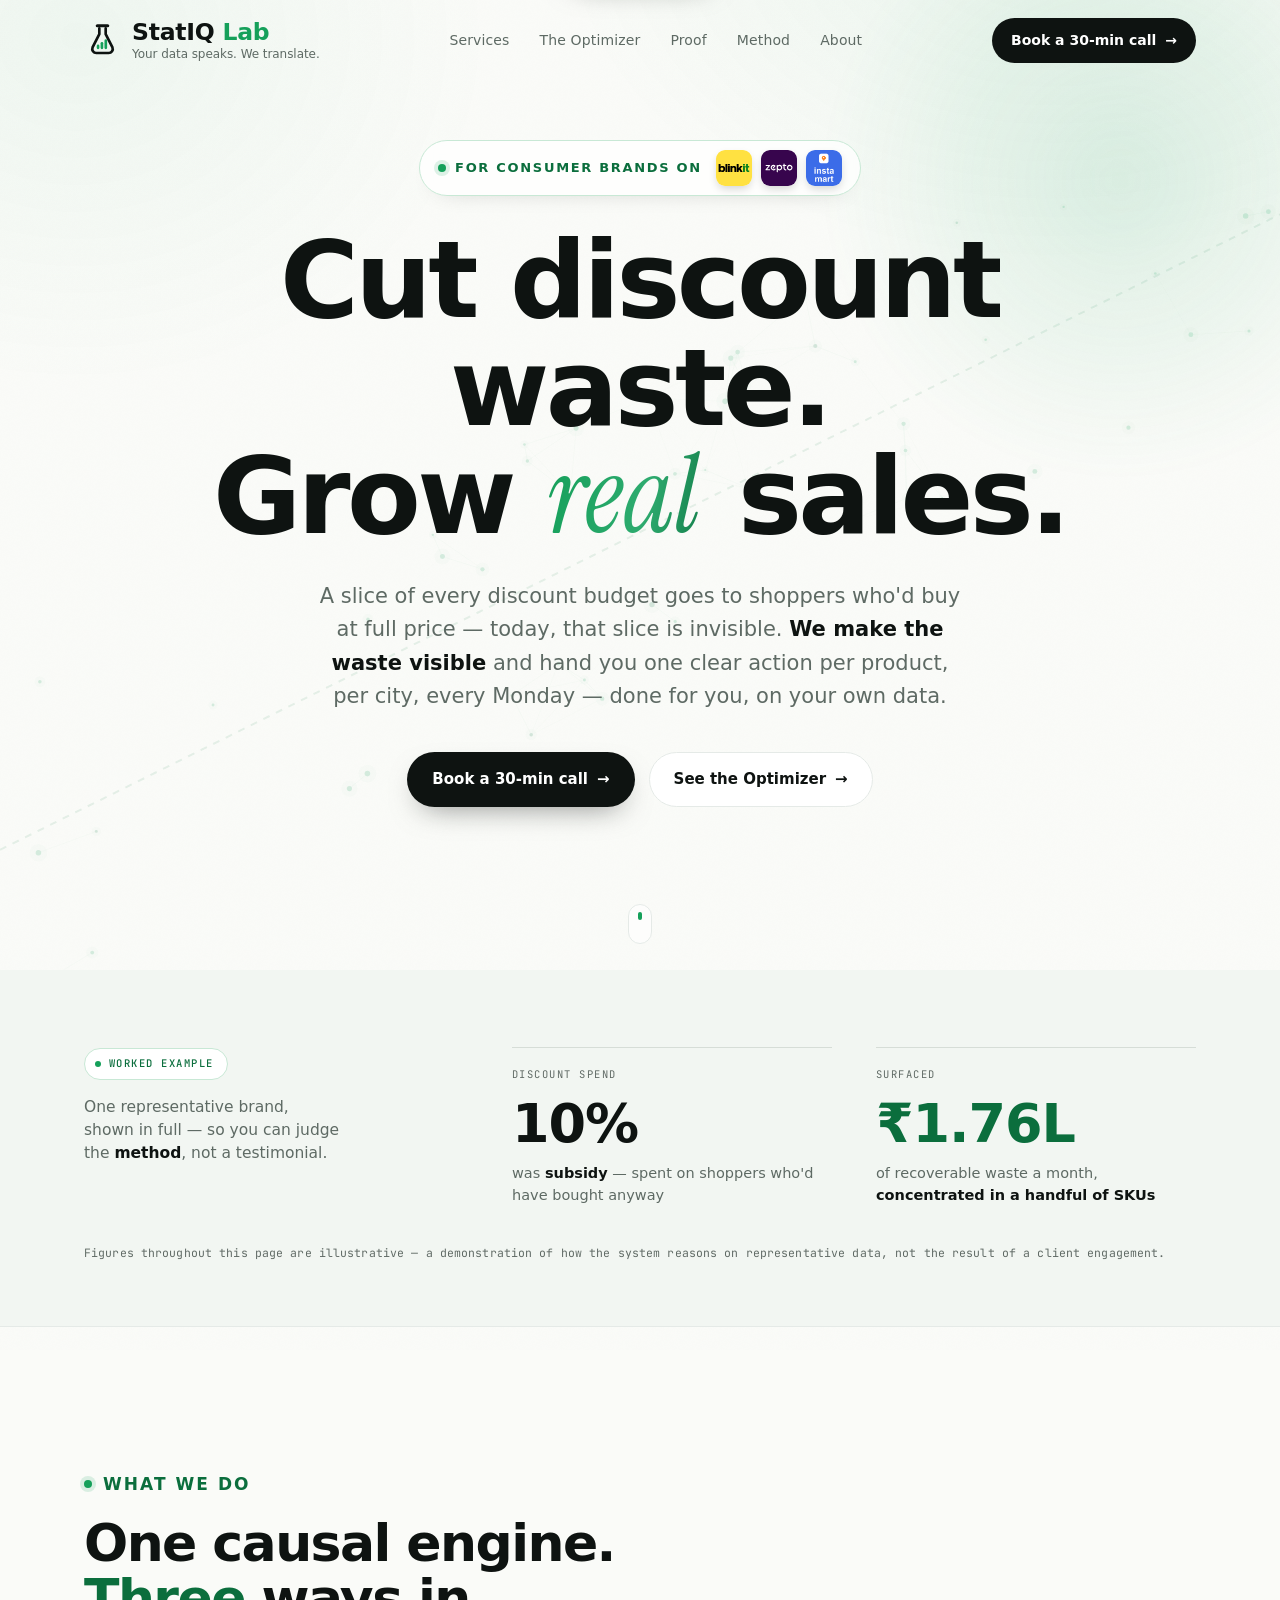
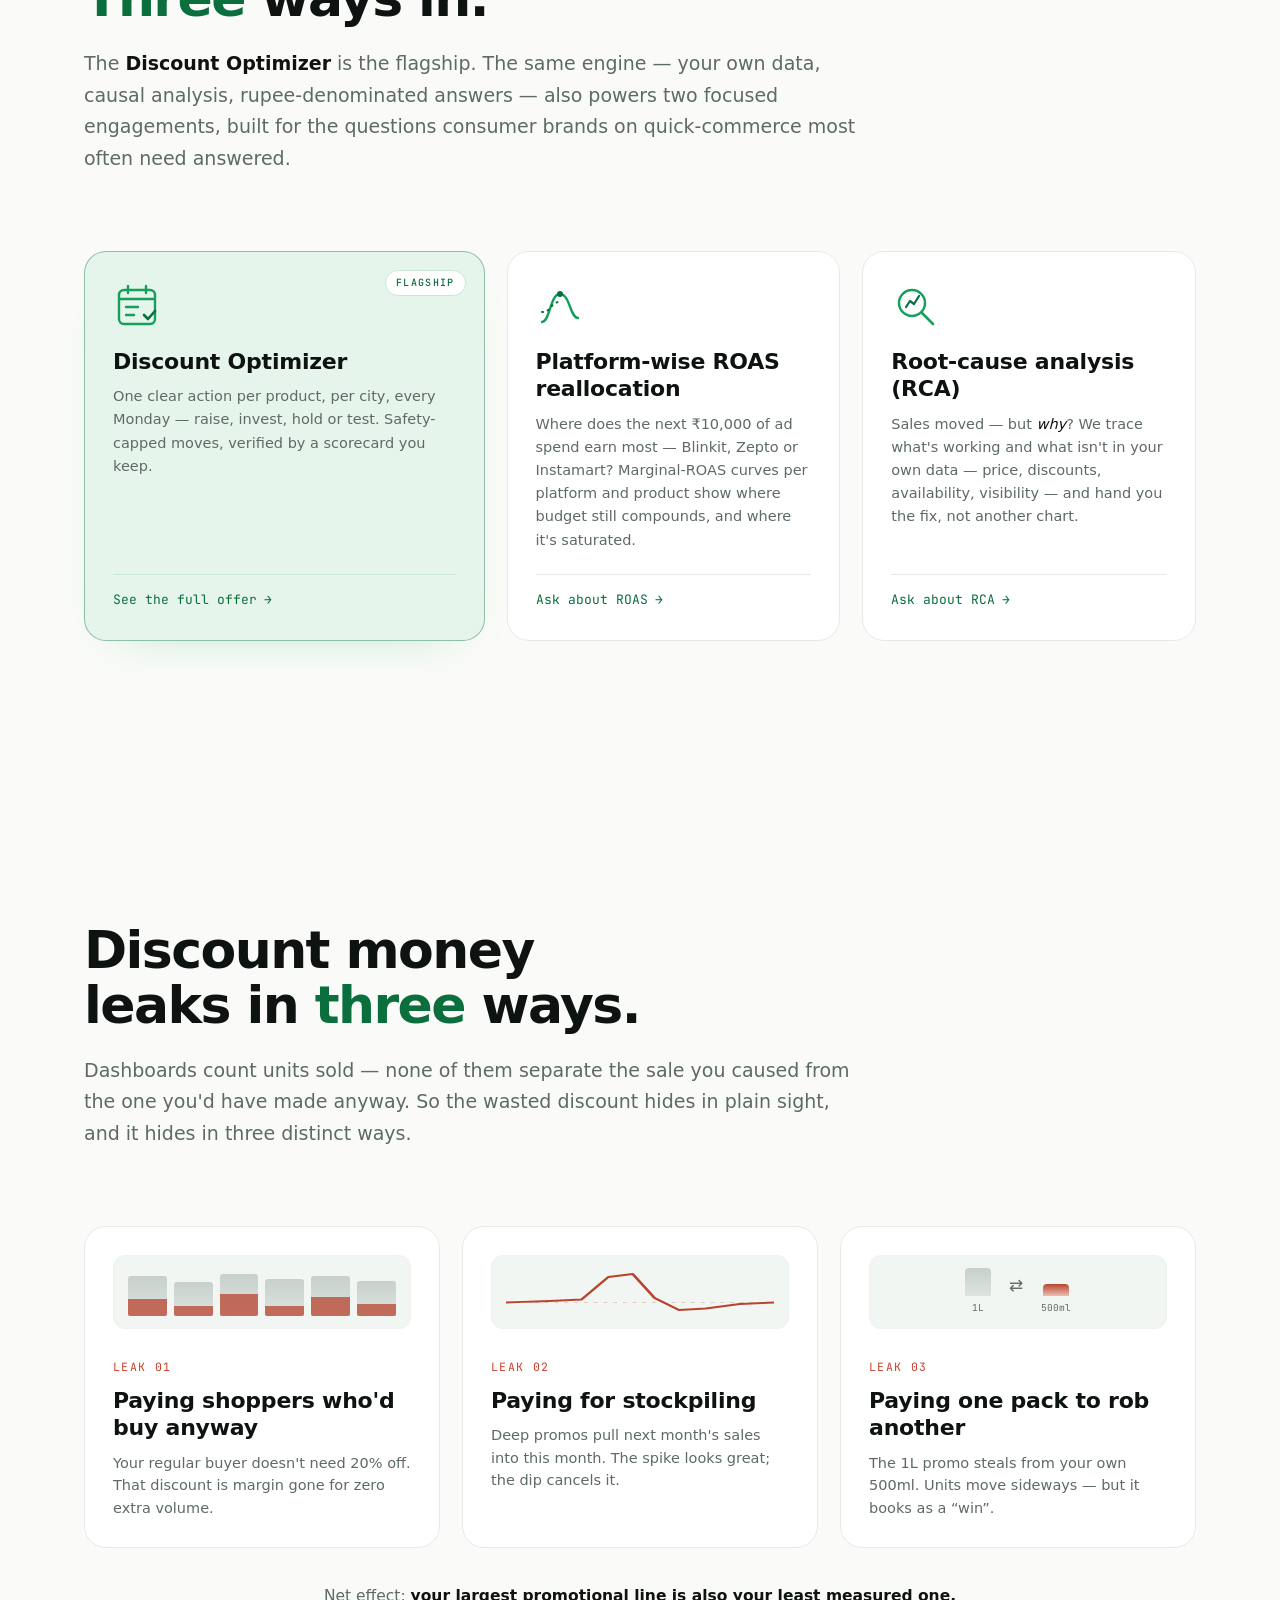
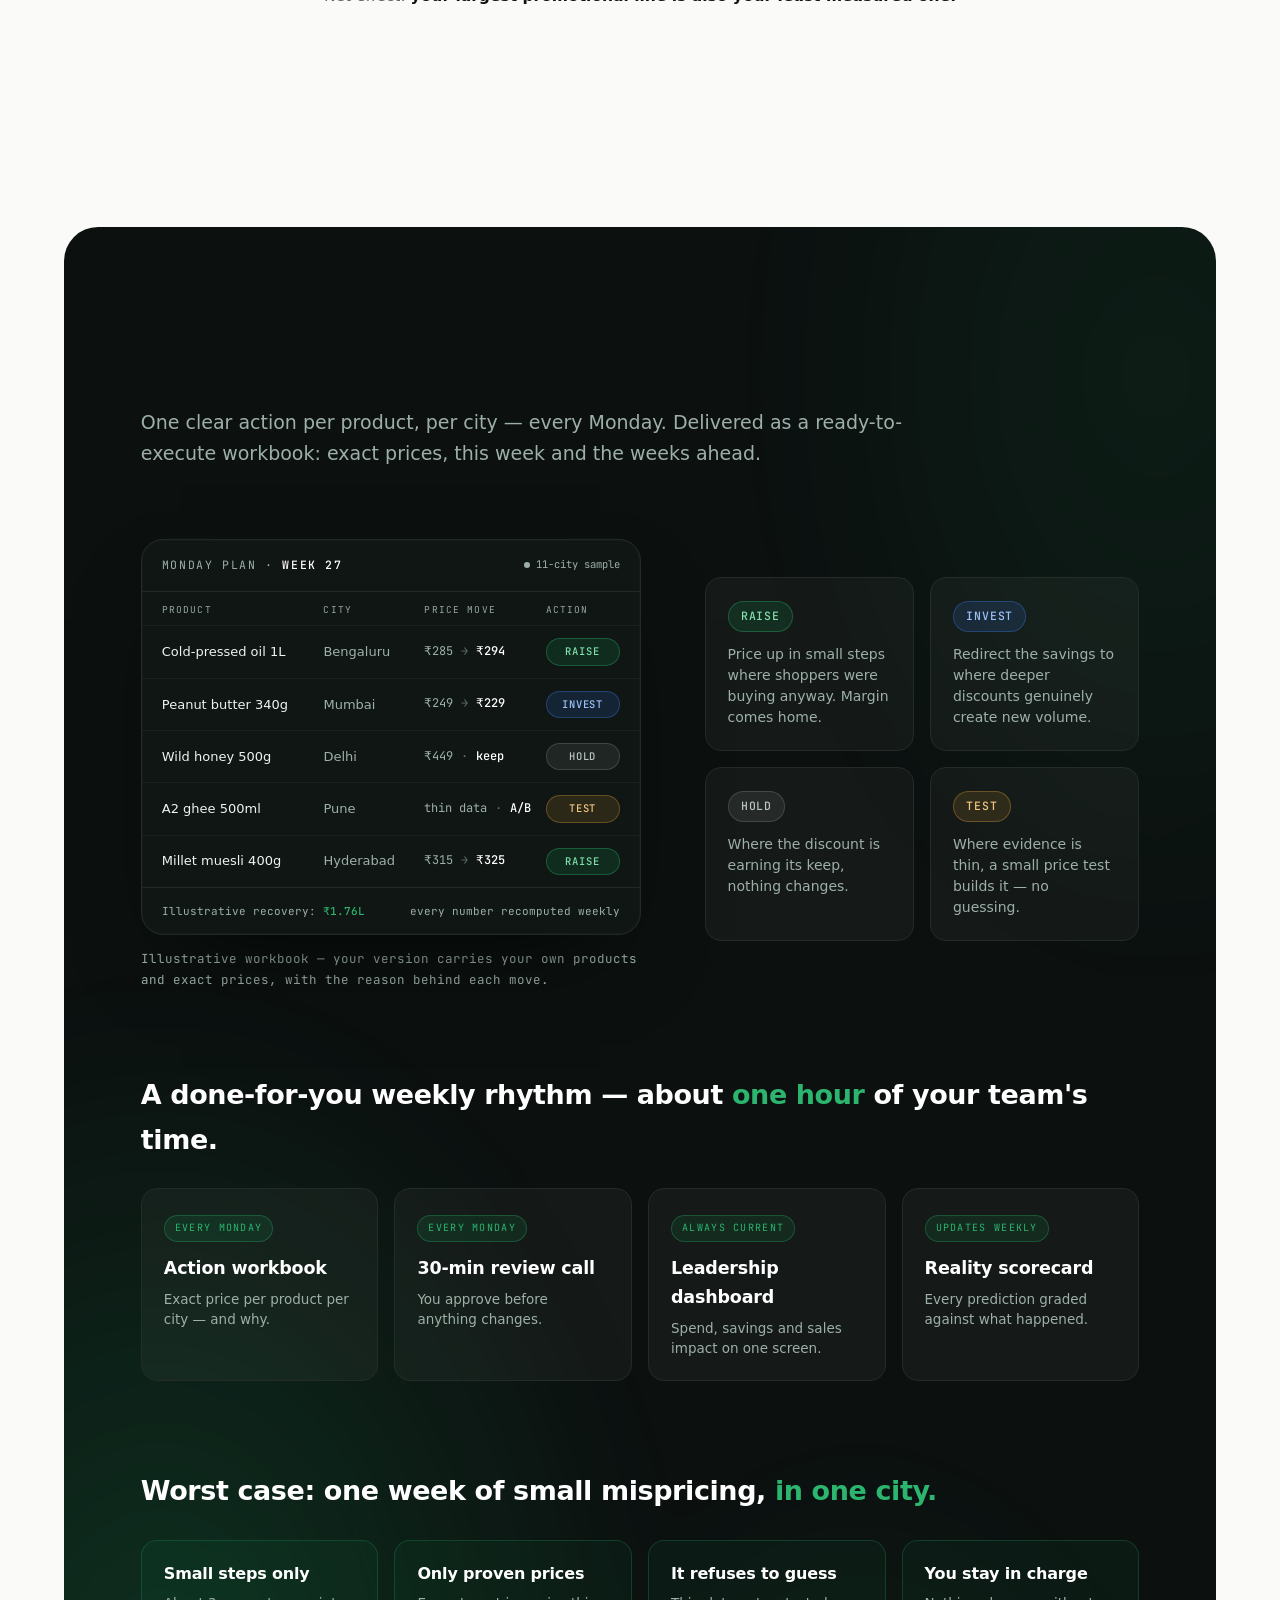
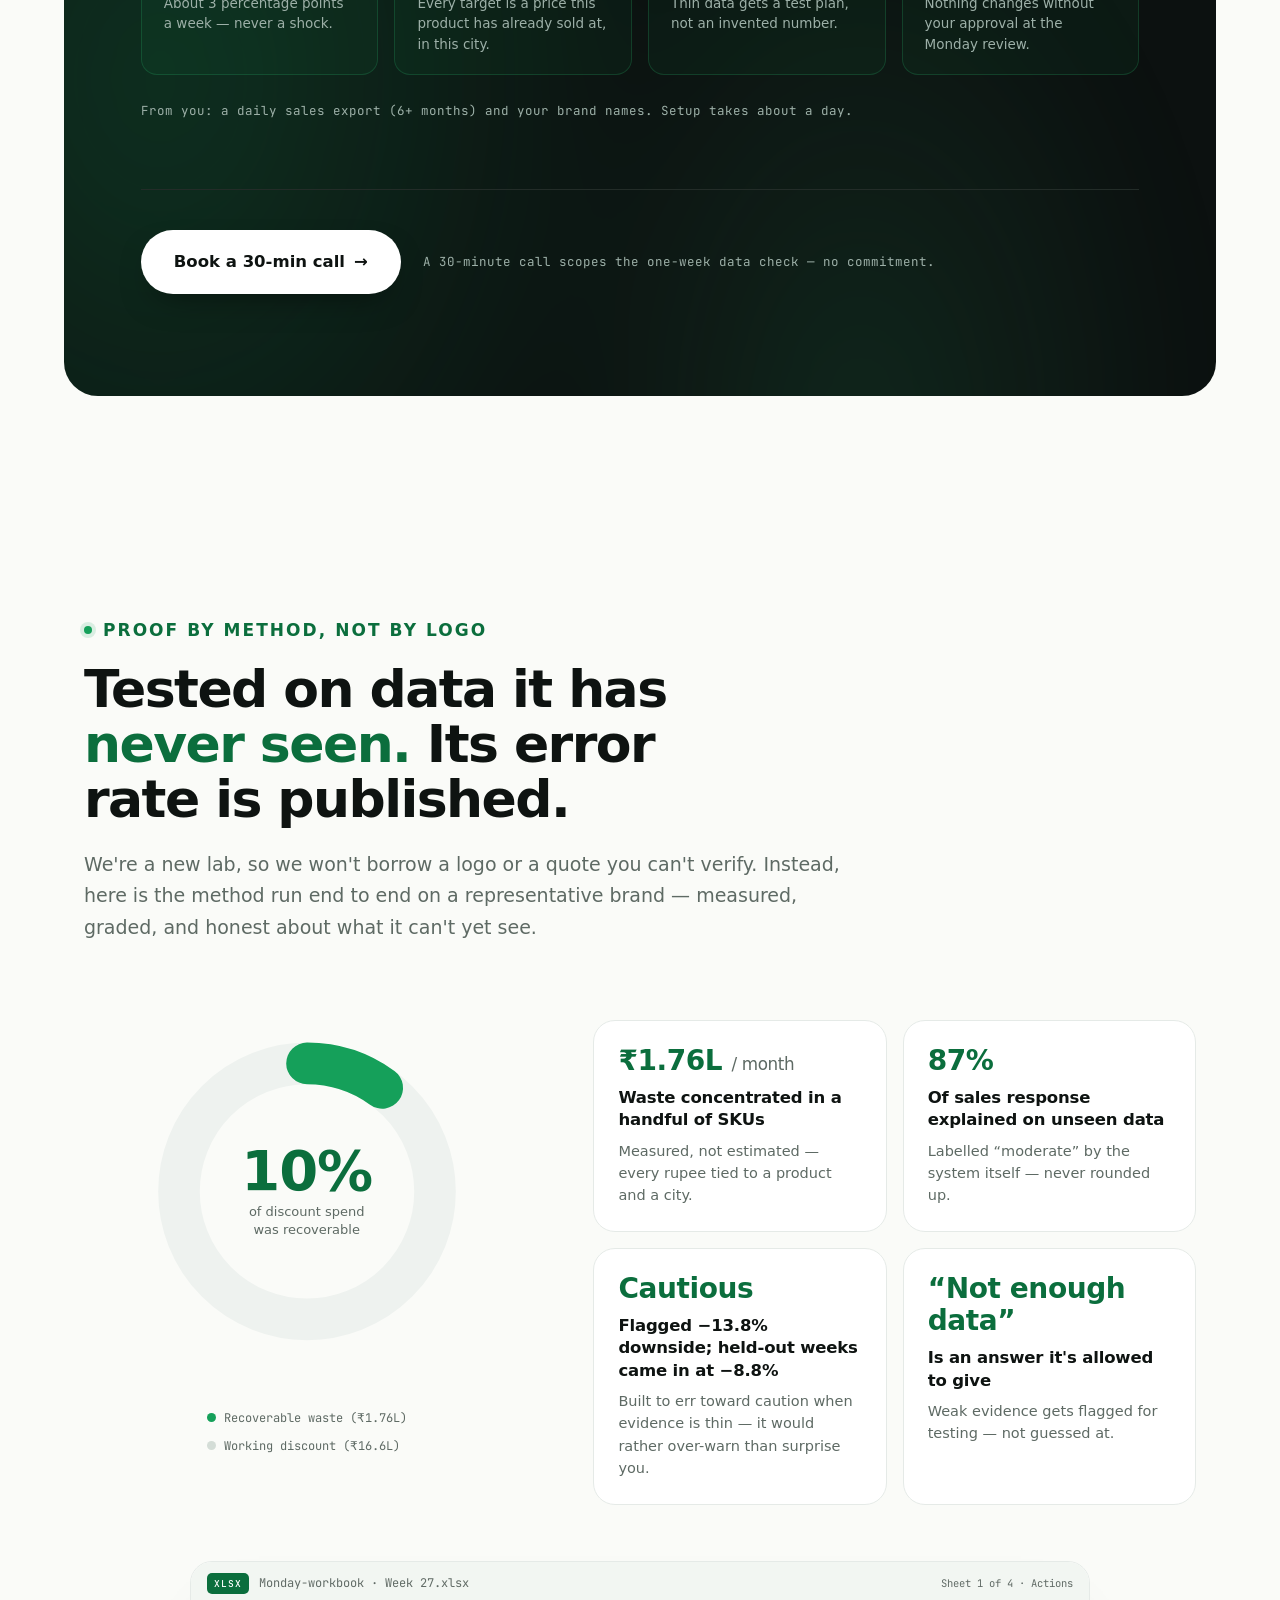
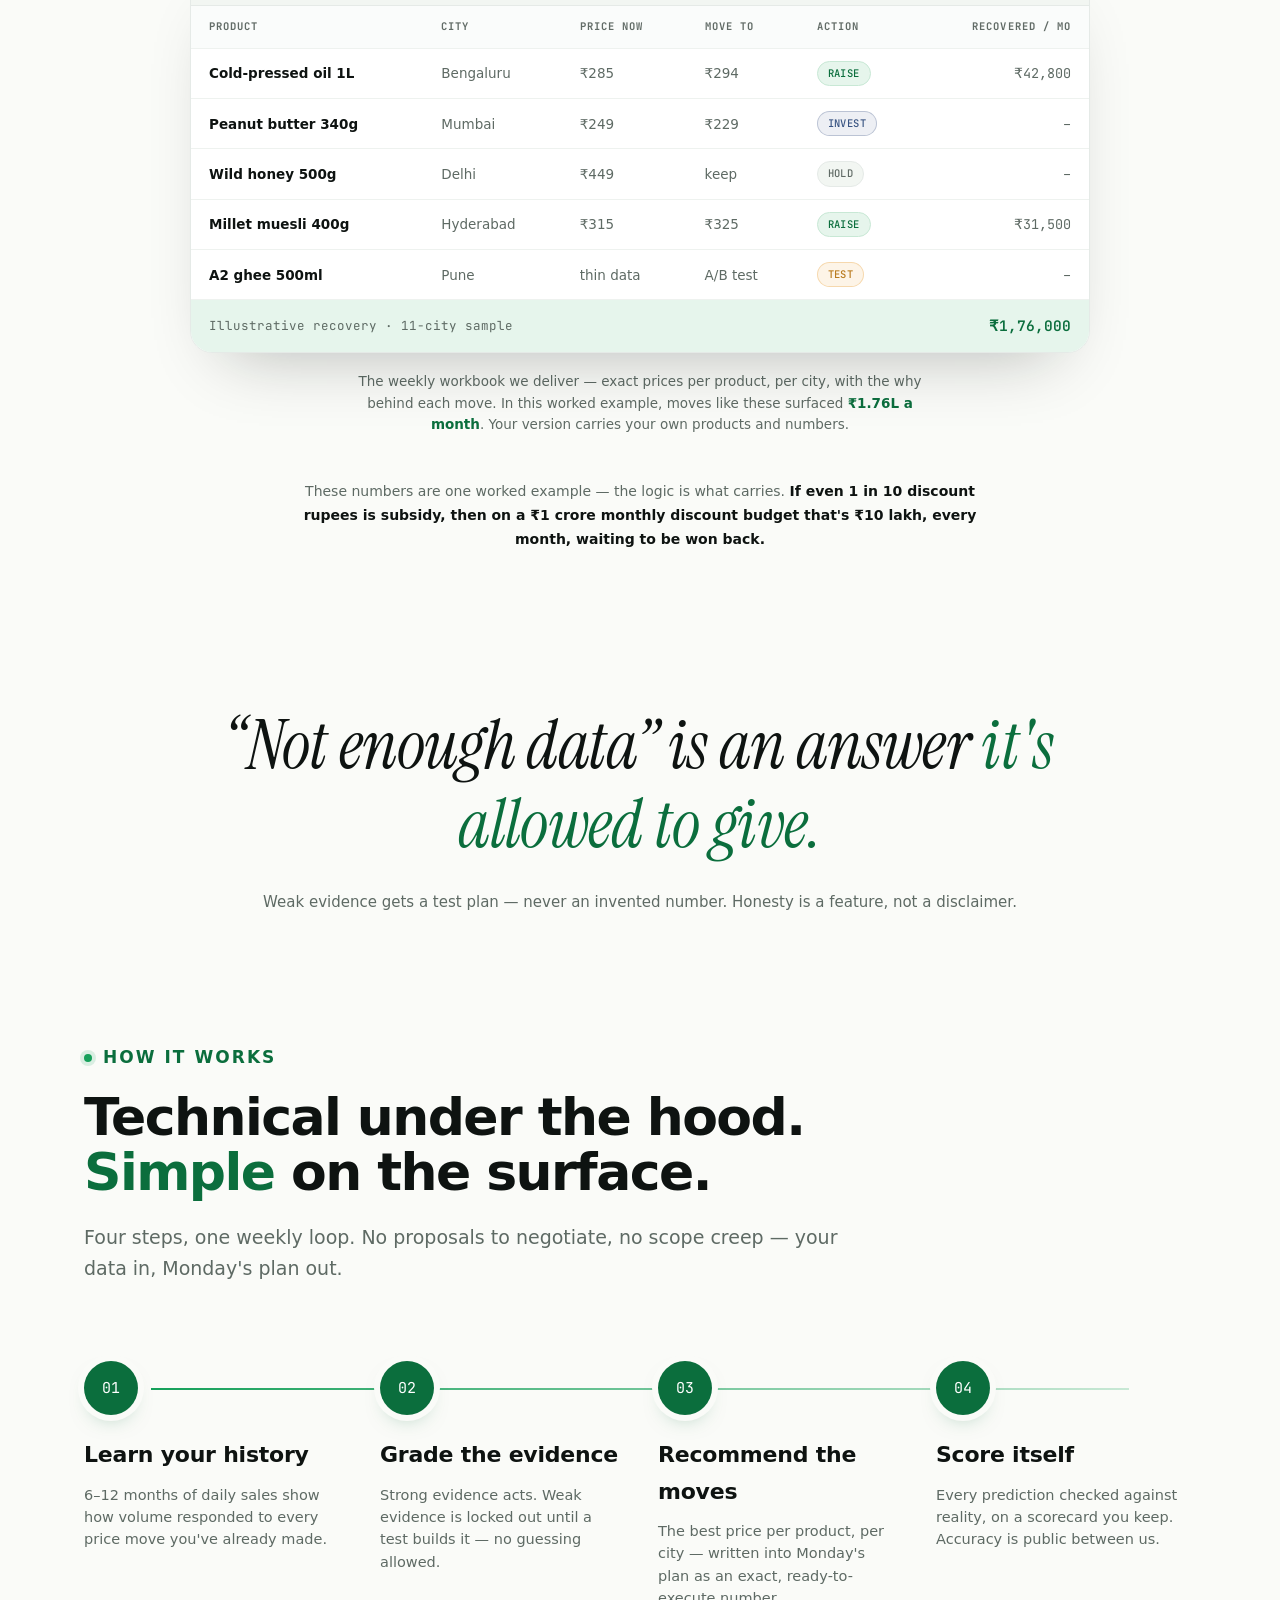
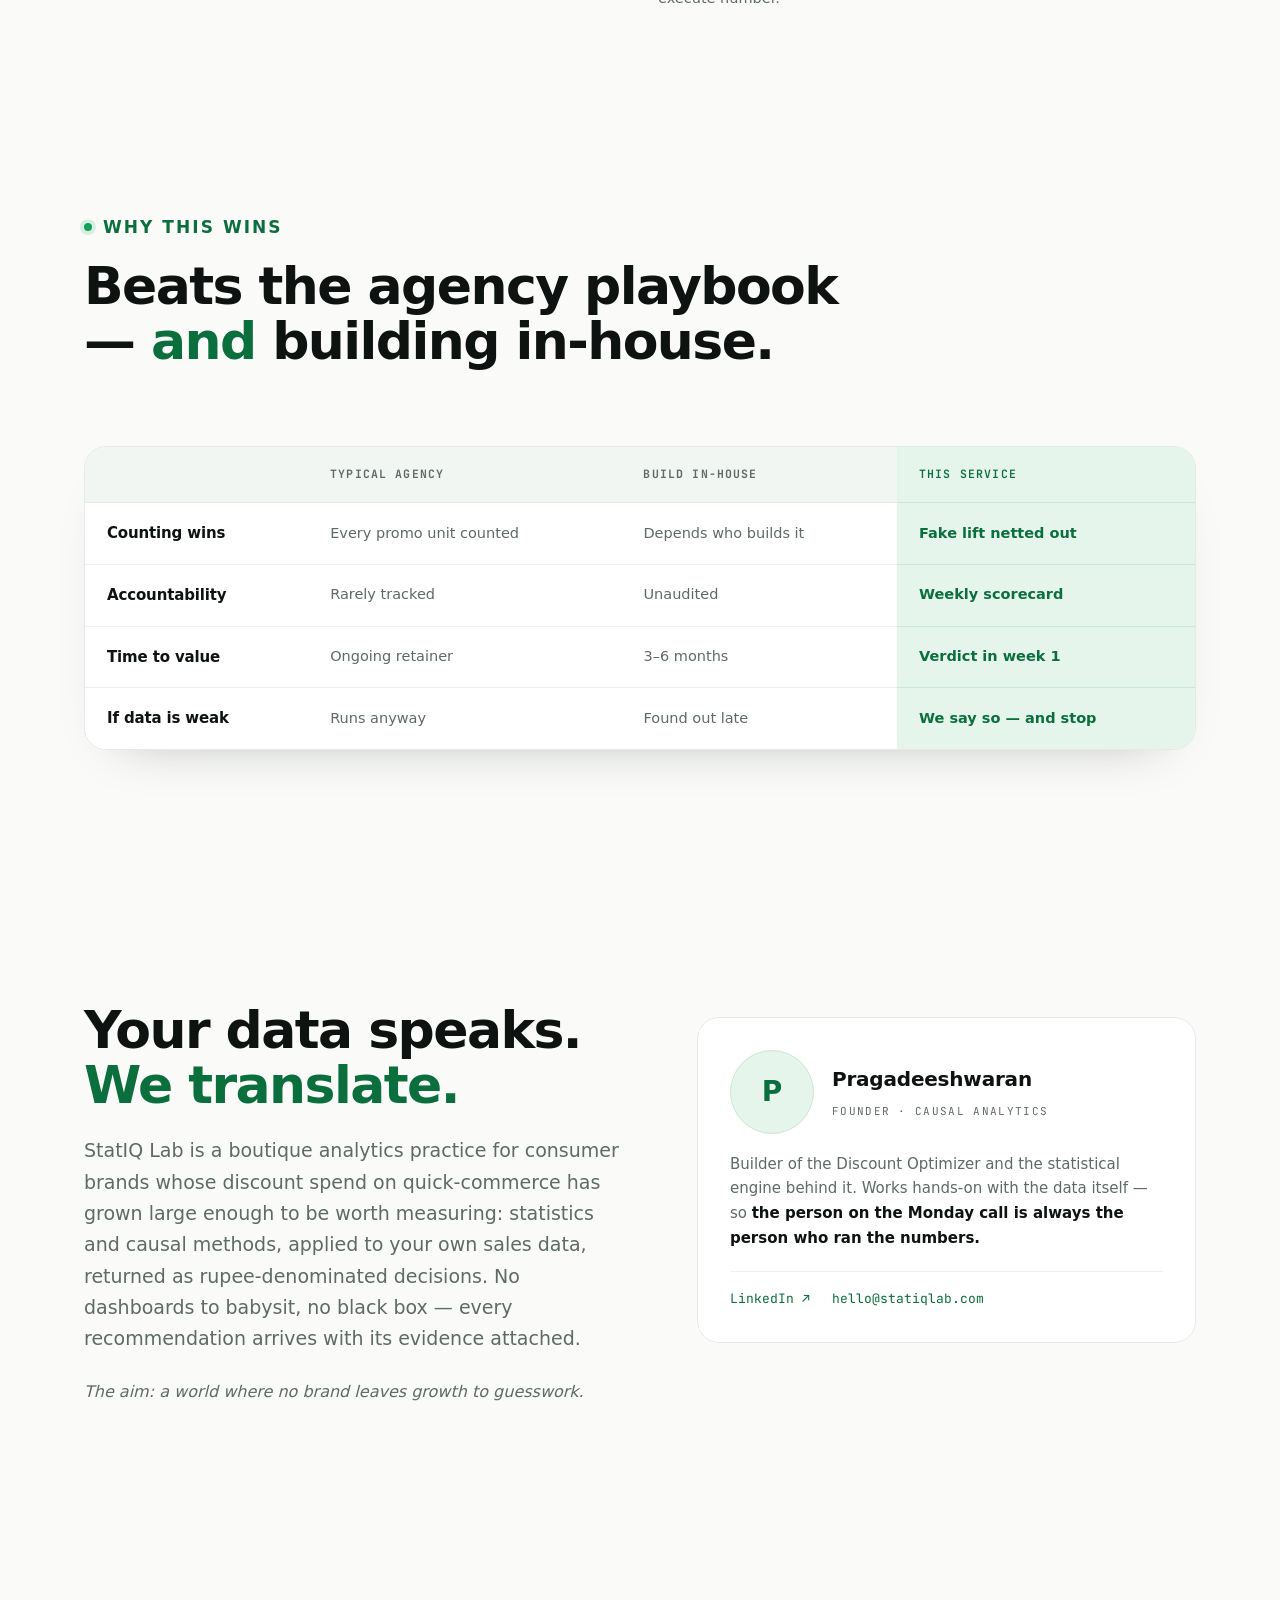
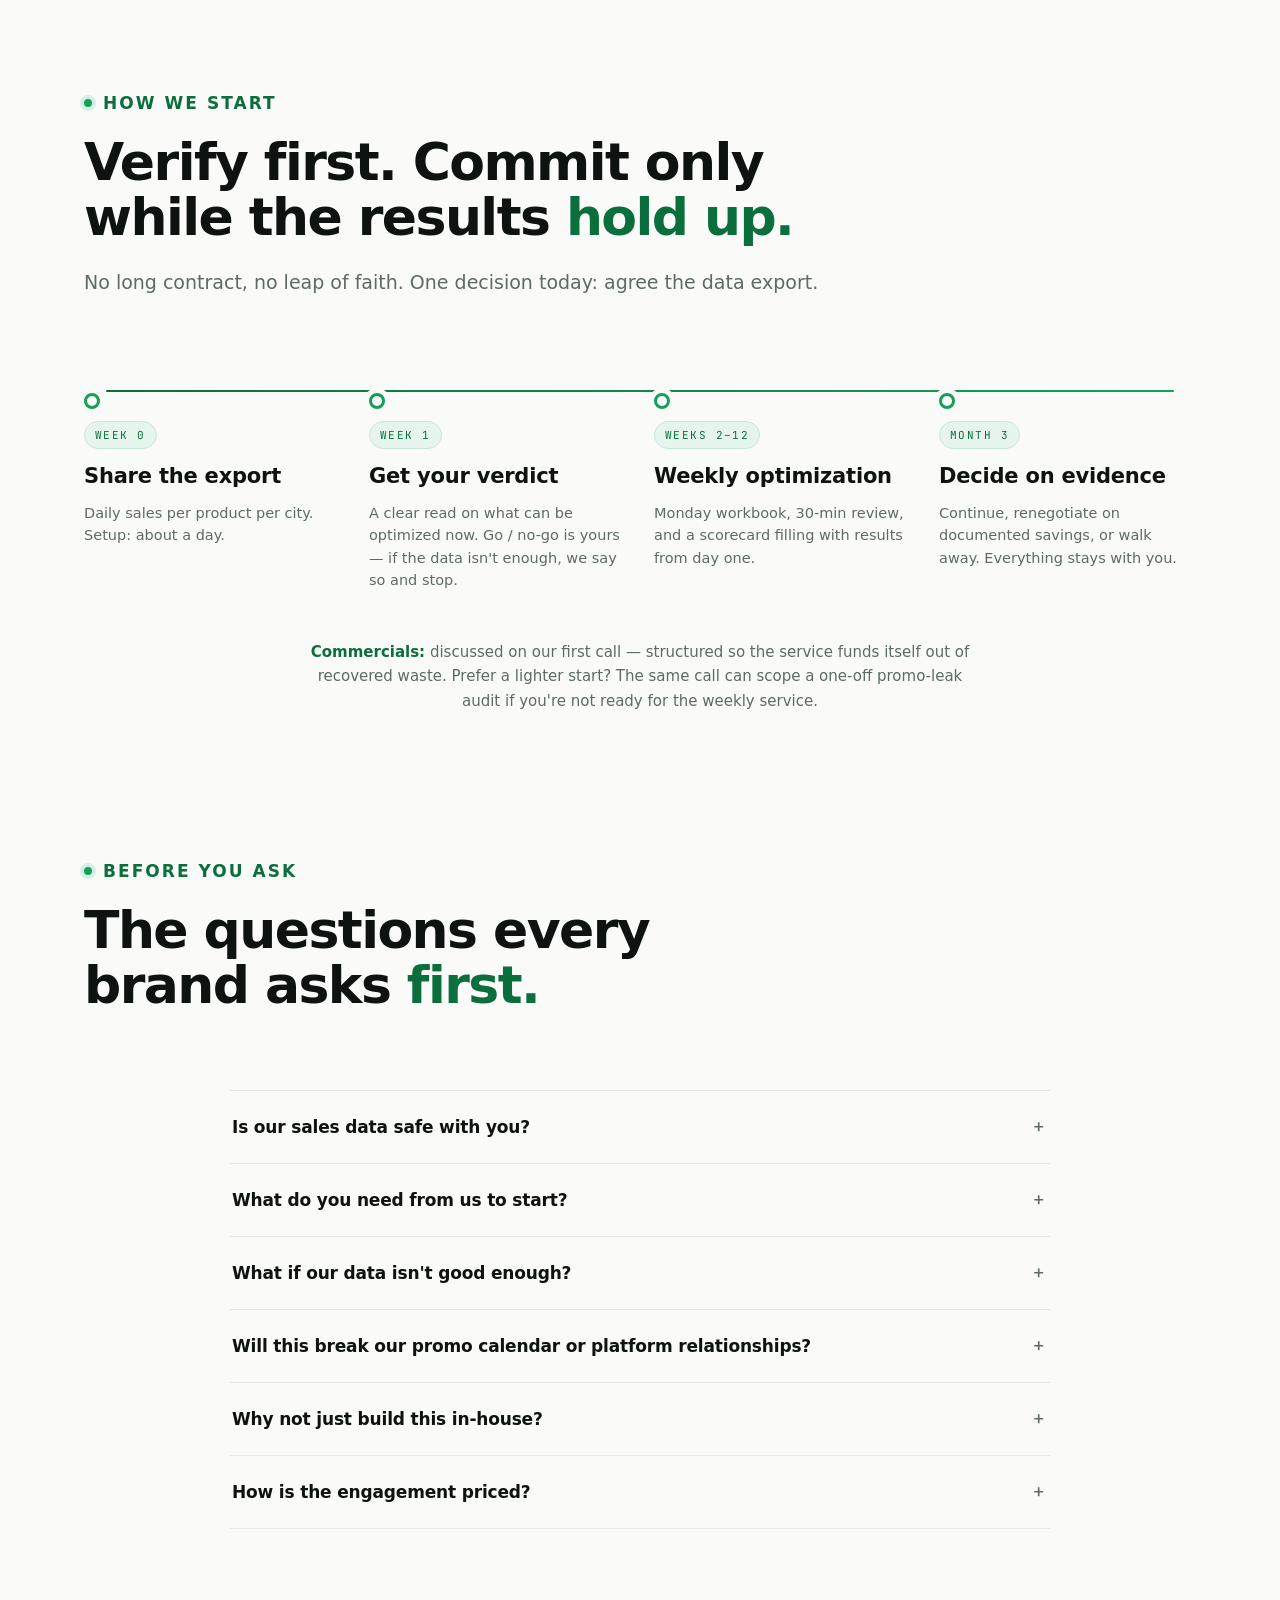
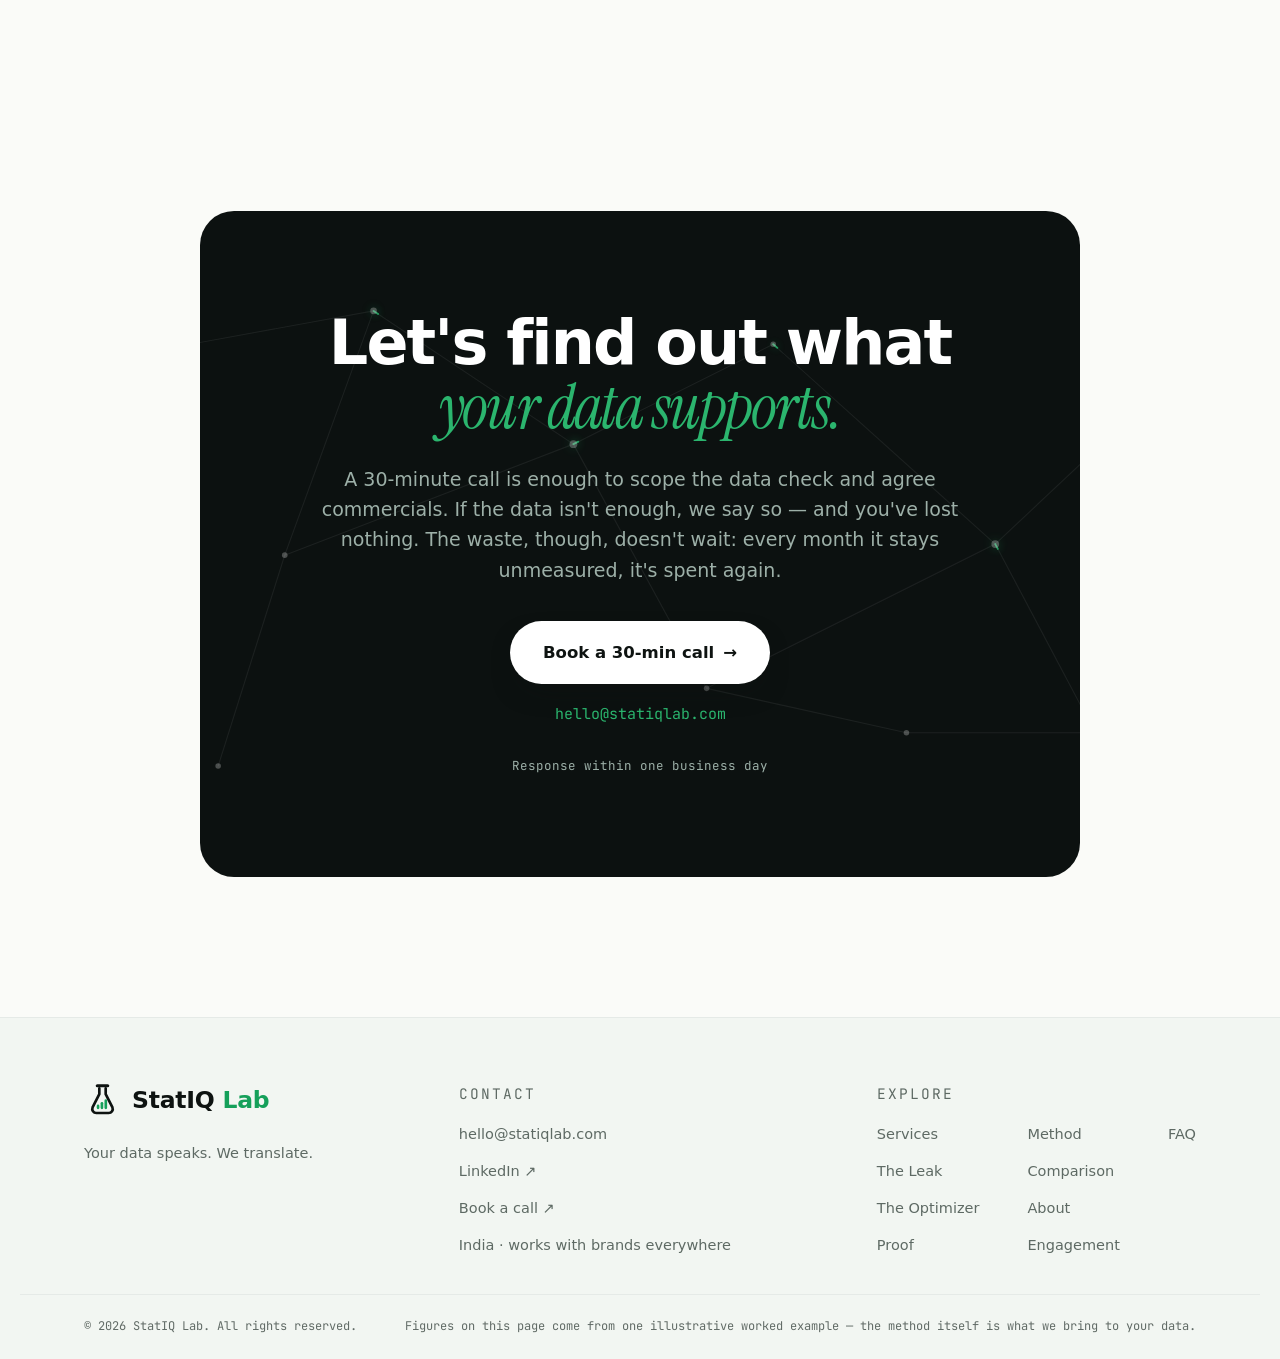
==== commit b8c15453: "Rebuild site to a world-class, honesty-first standard Applies the "Ultimate Agency Website" brief to" ====
--- a/website/index.html
+++ b/website/index.html
@@ -3,13 +3,13 @@
 <head>
   <meta charset="UTF-8" />
   <meta name="viewport" content="width=device-width, initial-scale=1.0" />
-  <title>StatIQ Lab - Discount Optimization for Quick-Commerce Brands</title>
-  <meta name="description" content="Data-driven discount optimization for consumer brands on Blinkit, Zepto and Instamart. One clear action per product, per city, every Monday - plus platform-wise ROAS reallocation and data-driven root-cause analysis of what's working and what isn't." />
+  <title>StatIQ Lab — Discount Optimization for Quick-Commerce Brands</title>
+  <meta name="description" content="A causal-analytics lab for consumer brands on Blinkit, Zepto and Instamart. We turn your own sales data into one clear action per product, per city, every Monday — and we'll tell you when the data isn't enough." />
   <link rel="canonical" href="https://mr-pragadeeshwaran.github.io/Website/" />
-  <meta name="theme-color" content="#ffffff" />
+  <meta name="theme-color" content="#fafbf8" />
   <meta property="og:type" content="website" />
-  <meta property="og:title" content="StatIQ Lab - Cut discount waste. Grow real sales." />
-  <meta property="og:description" content="Data-driven discount optimization for consumer brands on Blinkit, Zepto and Instamart. One clear action per product, per city, every Monday." />
+  <meta property="og:title" content="StatIQ Lab — Cut discount waste. Grow real sales." />
+  <meta property="og:description" content="A causal-analytics lab for consumer brands on Blinkit, Zepto and Instamart. One clear action per product, per city, every Monday — with the evidence attached." />
   <meta property="og:url" content="https://mr-pragadeeshwaran.github.io/Website/" />
   <meta property="og:image" content="https://mr-pragadeeshwaran.github.io/Website/assets/og.png" />
   <meta property="og:image:width" content="1200" />
@@ -29,16 +29,31 @@
     "@context": "https://schema.org",
     "@type": "Organization",
     "name": "StatIQ Lab",
-    "description": "Data-driven discount optimization for consumer brands on Blinkit, Zepto and Instamart.",
+    "description": "A causal-analytics lab for consumer brands on Indian quick-commerce. Turns a brand's own sales data into one clear, rupee-denominated pricing action per product and city, every week.",
     "url": "https://mr-pragadeeshwaran.github.io/Website/",
     "email": "hello@statiqlab.com",
     "logo": "https://mr-pragadeeshwaran.github.io/Website/assets/og.png",
     "areaServed": "IN",
-    "knowsAbout": ["Discount optimization", "Causal inference", "Quick commerce", "Marketing mix analytics"]
+    "knowsAbout": ["Causal inference", "Discount optimization", "Quick commerce", "Marketing mix analytics", "Incrementality"],
+    "sameAs": ["https://www.linkedin.com/in/mr-pragadeeshwaran"]
   }
   </script>
-
-  <link rel="stylesheet" href="css/styles.css" />
+  <script type="application/ld+json">
+  {
+    "@context": "https://schema.org",
+    "@type": "FAQPage",
+    "mainEntity": [
+      {"@type":"Question","name":"Is our sales data safe with you?","acceptedAnswer":{"@type":"Answer","text":"Yes. We sign an NDA before any data moves, work on read-only exports you control, and never share, resell or benchmark your data against other brands. Everything we build from it stays yours."}},
+      {"@type":"Question","name":"What do you need from us to start?","acceptedAnswer":{"@type":"Answer","text":"One daily sales export per product per city (six or more months of history) and your brand names on each platform. No access to your ad accounts or seller panels is required. Setup takes about a day."}},
+      {"@type":"Question","name":"What if our data isn't good enough?","acceptedAnswer":{"@type":"Answer","text":"Then we tell you in week one and stop — that's the point of the up-front data check. You'll know exactly what's missing and how to start capturing it. You pay for answers, not for effort."}},
+      {"@type":"Question","name":"Will this break our promo calendar or platform relationships?","acceptedAnswer":{"@type":"Answer","text":"No. Moves are capped at roughly three percentage points a week, only to prices your product has already sold at in that city, and nothing changes without your approval at the Monday review."}},
+      {"@type":"Question","name":"Why not just build this in-house?","acceptedAnswer":{"@type":"Answer","text":"You can — it typically takes a data hire three to six months to reach a first trustworthy model, unaudited. This service gives you a verdict in week one and grades its own predictions every week — a low-risk way to de-risk an in-house build before you commit to it."}},
+      {"@type":"Question","name":"How is the engagement priced?","acceptedAnswer":{"@type":"Answer","text":"Commercials are agreed on the first call and structured so the fee funds itself out of documented recovered waste — if the scorecard doesn't show the savings, you have every reason, and the evidence, to walk away."}}
+    ]
+  }
+  </script>
+
+  <link rel="stylesheet" href="css/styles.css?v=2" />
   <script>
     document.documentElement.className += " js";
     /* curtain decision before first paint: play once per session */
@@ -73,6 +88,8 @@
   <!-- ===== Scroll progress bar ===== -->
   <div class="scroll-progress" aria-hidden="true"><span id="progressBar"></span></div>
 
+  <a class="skip-link" href="#top">Skip to content</a>
+
   <!-- ===== Navigation ===== -->
   <header class="nav" id="nav">
     <div class="nav__inner">
@@ -94,14 +111,15 @@
         <a href="#services">Services</a>
         <a href="#optimizer">The Optimizer</a>
         <a href="#proof">Proof</a>
-        <a href="#method">How It Works</a>
+        <a href="#method">Method</a>
         <a href="#about">About</a>
-        <a href="#engagement">Engagement</a>
       </nav>
 
       <a href="https://calendly.com/mr-pragadeeshwaran/discovery-call" target="_blank" rel="noopener" class="btn btn--sm nav__cta">Book a 30-min call <span class="btn__arrow" aria-hidden="true">→</span></a>
 
-      <button class="nav__toggle" id="navToggle" aria-label="Toggle menu" aria-expanded="false">
+      <a href="https://calendly.com/mr-pragadeeshwaran/discovery-call" target="_blank" rel="noopener" class="nav__cta-mobile" aria-label="Book a 30-minute call">Book</a>
+
+      <button class="nav__toggle" id="navToggle" aria-label="Toggle menu" aria-expanded="false" aria-controls="navMobile">
         <span></span><span></span><span></span>
       </button>
     </div>
@@ -109,26 +127,15 @@
       <a href="#services">Services</a>
       <a href="#optimizer">The Optimizer</a>
       <a href="#proof">Proof</a>
-      <a href="#method">How It Works</a>
+      <a href="#method">Method</a>
       <a href="#about">About</a>
       <a href="#engagement">Engagement</a>
+      <a href="#faq">FAQ</a>
       <a href="https://calendly.com/mr-pragadeeshwaran/discovery-call" target="_blank" rel="noopener" class="btn btn--sm btn--primary">Book a 30-min call <span class="btn__arrow" aria-hidden="true">→</span></a>
     </nav>
   </header>
 
-  <!-- ===== Side progress dots ===== -->
-  <nav class="dots" aria-label="Section shortcuts">
-    <a href="#services" data-label="Services" aria-label="Services"></a>
-    <a href="#leak" data-label="The Leak" aria-label="The Leak"></a>
-    <a href="#optimizer" data-label="The Optimizer" aria-label="The Optimizer"></a>
-    <a href="#proof" data-label="Proof" aria-label="Proof"></a>
-    <a href="#method" data-label="How It Works" aria-label="How It Works"></a>
-    <a href="#about" data-label="About" aria-label="About"></a>
-    <a href="#engagement" data-label="Engagement" aria-label="Engagement"></a>
-    <a href="#contact" data-label="Contact" aria-label="Contact"></a>
-  </nav>
-
-  <main id="top">
+  <main id="top" tabindex="-1">
 
     <!-- ===== HERO ===== -->
     <section class="hero">
@@ -136,9 +143,9 @@
       <div class="hero__glow" aria-hidden="true"></div>
 
       <div class="hero__inner">
-        <p class="eyebrow reveal" data-reveal>
+        <p class="eyebrow eyebrow--pill reveal" data-reveal>
           <span class="eyebrow__dot"></span>
-          Discount optimization on
+          For consumer brands on
           <img class="eyebrow__logo" src="assets/partners/blinkit.svg" alt="Blinkit" width="36" height="36" />
           <img class="eyebrow__logo" src="assets/partners/zepto.svg" alt="Zepto" width="36" height="36" />
           <img class="eyebrow__logo" src="assets/partners/instamart.png" alt="Swiggy Instamart" width="36" height="36" />
@@ -158,108 +165,69 @@
         </h1>
 
         <p class="hero__sub reveal" data-reveal data-delay="3">
-          A slice of every discount budget goes to shoppers who'd buy at full price -
+          A slice of every discount budget goes to shoppers who'd buy at full price —
           today, that slice is invisible. <strong>We make the waste visible</strong> and hand you
-          one clear action per product, per city, every Monday.
+          one clear action per product, per city, every Monday — done for you, on your own data.
         </p>
 
         <div class="hero__cta reveal" data-reveal data-delay="4">
           <a href="https://calendly.com/mr-pragadeeshwaran/discovery-call" target="_blank" rel="noopener" class="btn btn--primary">Book a 30-min call <span class="btn__arrow" aria-hidden="true">→</span></a>
-          <a href="#optimizer" class="btn btn--ghost">See the offer <span class="btn__arrow" aria-hidden="true">→</span></a>
+          <a href="#optimizer" class="btn btn--ghost">See the Optimizer <span class="btn__arrow" aria-hidden="true">→</span></a>
         </div>
 
         <p class="hero__note reveal" data-reveal data-delay="5">
-          Verify before you commit - a one-week data check up front.
+          Verify before you commit — a one-week data check up front.
           <span class="hero__note-strong">If the data isn't enough, we say so and stop.</span>
         </p>
       </div>
-
-      <!-- floating sample-finding card -->
-      <aside class="finding-card reveal" data-reveal data-delay="5" aria-hidden="true">
-        <div class="finding-card__head">
-          <span class="finding-card__tag">LIVE DEPLOYMENT</span>
-          <span class="finding-card__live"><span></span>recomputed weekly</span>
-        </div>
-        <p class="finding-card__big">
-          <span class="num" data-count="1.76" data-decimals="2" data-prefix="₹" data-suffix="L">₹0L</span>
-        </p>
-        <p class="finding-card__desc">recoverable waste found <strong>per month</strong> - on just <strong>4 products</strong></p>
-        <div class="finding-card__bars" aria-hidden="true">
-          <span style="--h:34%"></span><span style="--h:60%"></span><span style="--h:42%"></span>
-          <span style="--h:78%"></span><span style="--h:50%"></span><span style="--h:88%"></span>
-          <span style="--h:46%"></span>
-        </div>
-        <p class="finding-card__foot">≈ 1 in 10 discount rupees · 11 cities · Blinkit</p>
-      </aside>
 
       <a href="#stats" class="hero__scroll" aria-label="Scroll down">
         <span></span>
       </a>
     </section>
 
-    <!-- ===== MARQUEE ===== -->
-    <div class="marquee" aria-hidden="true">
-      <div class="marquee__track">
-        <div class="marquee__group">
-          <span><b>₹1.76L / month</b> recovered on 4 products</span><i>✦</i>
-          <span><b>87%</b> accuracy on unseen data</span><i>✦</i>
-          <span>warned <b>−13.8%</b> · reality <b>−8.8%</b></span><i>✦</i>
-          <span>verdict in <b>week 1</b></span><i>✦</i>
-          <span><b>11 cities</b> live on Blinkit</span><i>✦</i>
-          <span>recomputed <b>every Monday</b></span><i>✦</i>
-        </div>
-        <div class="marquee__group">
-          <span><b>₹1.76L / month</b> recovered on 4 products</span><i>✦</i>
-          <span><b>87%</b> accuracy on unseen data</span><i>✦</i>
-          <span>warned <b>−13.8%</b> · reality <b>−8.8%</b></span><i>✦</i>
-          <span>verdict in <b>week 1</b></span><i>✦</i>
-          <span><b>11 cities</b> live on Blinkit</span><i>✦</i>
-          <span>recomputed <b>every Monday</b></span><i>✦</i>
-        </div>
-      </div>
-    </div>
-
-    <!-- ===== STATS STRIP ===== -->
-    <section class="stats" id="stats">
+    <!-- ===== WORKED EXAMPLE / STATS ===== -->
+    <section class="stats" id="stats" aria-label="An illustrative worked example">
       <div class="stats__grid">
-        <div class="stat reveal" data-reveal>
-          <span class="stat__kick">Proven live</span>
+        <div class="stat-intro reveal" data-reveal>
+          <span class="wex-tag"><span class="wex-tag__dot"></span>Worked example</span>
+          <p class="stat-intro__lead">
+            One representative brand, shown in full — so you can judge the
+            <strong>method</strong>, not a testimonial.
+          </p>
+        </div>
+        <div class="stat reveal" data-reveal data-delay="1">
+          <span class="stat__kick">Discount spend</span>
           <span class="stat__num"><span class="num" data-count="10" data-suffix="%">0%</span></span>
-          <p class="stat__label">of discount spend proved <strong>recoverable</strong> on a live deployment</p>
-        </div>
-        <div class="stat stat--hero reveal" data-reveal data-delay="1">
-          <span class="stat__kick">Per month</span>
+          <p class="stat__label">was <strong>subsidy</strong> — spent on shoppers who'd have bought anyway</p>
+        </div>
+        <div class="stat stat--hero reveal" data-reveal data-delay="2">
+          <span class="stat__kick">Surfaced</span>
           <span class="stat__num"><span class="num" data-count="1.76" data-decimals="2" data-prefix="₹" data-suffix="L">₹0L</span></span>
-          <p class="stat__label">of recoverable waste found on <strong>just 4 products</strong></p>
-        </div>
-        <div class="stat reveal" data-reveal data-delay="2">
-          <span class="stat__kick">Unseen data</span>
-          <span class="stat__num"><span class="num" data-count="87" data-suffix="%">0%</span></span>
-          <p class="stat__label">of sales response explained <strong>out of sample</strong></p>
-        </div>
-        <div class="stat reveal" data-reveal data-delay="3">
-          <span class="stat__kick">Your time</span>
-          <span class="stat__num"><span class="num" data-count="1" data-suffix="&nbsp;hr">0&nbsp;hr</span></span>
-          <p class="stat__label">per week - <strong>the rest is done for you</strong></p>
-        </div>
-      </div>
+          <p class="stat__label">of recoverable waste a month, <strong>concentrated in a handful of SKUs</strong></p>
+        </div>
+      </div>
+      <p class="stats__foot">
+        Figures throughout this page are illustrative — a demonstration of how the system reasons
+        on representative data, not the result of a client engagement.
+      </p>
     </section>
 
     <!-- ===== SERVICES / WHAT WE DO ===== -->
     <section class="section services" id="services">
       <div class="section__head">
-        <p class="eyebrow reveal" data-reveal><span class="eyebrow__dot"></span>What we do</p>
+        <p class="eyebrow reveal" data-reveal><span class="eyebrow__dot eyebrow__dot--static"></span>What we do</p>
         <h2 class="section__title reveal" data-reveal data-delay="1">
           One causal engine. <em>Three</em> ways in.
         </h2>
         <p class="section__lead reveal" data-reveal data-delay="2">
-          The <strong>Discount Optimizer</strong> is the flagship. The same engine - your own data,
-          causal analysis, rupee-denominated answers - also powers two focused engagements
-          brands reach out for.
-        </p>
-      </div>
-
-      <div class="svc-grid" data-stagger>
+          The <strong>Discount Optimizer</strong> is the flagship. The same engine — your own data,
+          causal analysis, rupee-denominated answers — also powers two focused engagements, built
+          for the questions consumer brands on quick-commerce most often need answered.
+        </p>
+      </div>
+
+      <div class="svc-grid">
         <article class="svc svc--flag reveal" data-reveal>
           <span class="svc__tag">Flagship</span>
           <div class="svc__icon" aria-hidden="true">
@@ -272,7 +240,7 @@
             </svg>
           </div>
           <h3>Discount Optimizer</h3>
-          <p>One clear action per product, per city, every Monday - raise, invest, hold or test.
+          <p>One clear action per product, per city, every Monday — raise, invest, hold or test.
              Safety-capped moves, verified by a scorecard you keep.</p>
           <a class="svc__link" href="#optimizer">See the full offer <span aria-hidden="true">→</span></a>
         </article>
@@ -286,7 +254,7 @@
             </svg>
           </div>
           <h3>Platform-wise ROAS reallocation</h3>
-          <p>Where does the next ₹10,000 of ad spend earn most - Blinkit, Zepto or Instamart?
+          <p>Where does the next ₹10,000 of ad spend earn most — Blinkit, Zepto or Instamart?
              Marginal-ROAS curves per platform and product show where budget still compounds,
              and where it's saturated.</p>
           <a class="svc__link" href="mailto:hello@statiqlab.com?subject=ROAS%20reallocation%20enquiry">Ask about ROAS <span aria-hidden="true">→</span></a>
@@ -301,8 +269,8 @@
             </svg>
           </div>
           <h3>Root-cause analysis (RCA)</h3>
-          <p>Sales moved - but <em>why</em>? We trace what's working and what isn't in your own
-             data - price, discounts, availability, visibility - and hand you the fix,
+          <p>Sales moved — but <em>why</em>? We trace what's working and what isn't in your own
+             data — price, discounts, availability, visibility — and hand you the fix,
              not another chart.</p>
           <a class="svc__link" href="mailto:hello@statiqlab.com?subject=Root-cause%20analysis%20enquiry">Ask about RCA <span aria-hidden="true">→</span></a>
         </article>
@@ -316,13 +284,13 @@
           Discount money leaks in <em>three</em> ways.
         </h2>
         <p class="section__lead reveal" data-reveal data-delay="1">
-          A slice of every discount budget goes to shoppers who'd buy at full price.
-          Today, that slice is invisible - dashboards were never built to see it.
-          Causal analysis is.
-        </p>
-      </div>
-
-      <div class="leaks" data-stagger>
+          Dashboards count units sold — none of them separate the sale you caused from the one
+          you'd have made anyway. So the wasted discount hides in plain sight, and it hides in
+          three distinct ways.
+        </p>
+      </div>
+
+      <div class="leaks">
         <article class="leak-card reveal" data-reveal>
           <div class="leak-card__viz leak-card__viz--subsidy" aria-hidden="true">
             <span style="--h:82%"></span><span style="--h:70%"></span><span style="--h:88%"></span>
@@ -354,7 +322,7 @@
           </div>
           <span class="leak-card__n">Leak 03</span>
           <h3>Paying one pack to rob another</h3>
-          <p>The 1L promo steals from your own 500ml. Units move sideways - but it books as a “win”.</p>
+          <p>The 1L promo steals from your own 500ml. Units move sideways — but it books as a “win”.</p>
         </article>
       </div>
 
@@ -371,7 +339,7 @@
           The <em>Discount Optimizer.</em>
         </h2>
         <p class="section__lead reveal" data-reveal data-delay="1">
-          One clear action per product, per city - every Monday. Delivered as a
+          One clear action per product, per city — every Monday. Delivered as a
           ready-to-execute workbook: exact prices, this week and the weeks ahead.
         </p>
       </div>
@@ -380,10 +348,10 @@
         <!-- animated Monday workbook (parallax on outer wrapper so it never fights the reveal transition) -->
         <div data-parallax="-0.04">
         <div class="workbook-wrap reveal" data-reveal>
-          <div class="workbook tilt" id="workbook">
+          <div class="workbook tilt" id="workbook" aria-hidden="true">
             <div class="workbook__head">
               <span class="workbook__title">MONDAY PLAN · <b id="wbWeek">WEEK 27</b></span>
-              <span class="workbook__live"><span></span>11 cities</span>
+              <span class="workbook__live workbook__live--static"><span></span>11-city sample</span>
             </div>
             <div class="workbook__cols" aria-hidden="true">
               <span>Product</span><span>City</span><span>Price move</span><span>Action</span>
@@ -421,16 +389,16 @@
               </div>
             </div>
             <div class="workbook__foot">
-              <span>Recovered this month: <b>₹1.76L</b></span>
+              <span>Illustrative recovery: <b>₹1.76L</b></span>
               <span>every number recomputed weekly</span>
             </div>
           </div>
-          <p class="workbook__caption">Illustrative workbook - your version carries exact prices, and why.</p>
+          <p class="workbook__caption">Illustrative workbook — your version carries your own products and exact prices, with the reason behind each move.</p>
         </div>
         </div>
 
         <!-- the four actions -->
-        <div class="actions4" data-stagger>
+        <div class="actions4">
           <article class="action4 reveal" data-reveal>
             <span class="action4__chip chip chip--raise">Raise</span>
             <p>Price up in small steps where shoppers were buying anyway. Margin comes home.</p>
@@ -445,19 +413,19 @@
           </article>
           <article class="action4 reveal" data-reveal data-delay="3">
             <span class="action4__chip chip chip--test">Test</span>
-            <p>Where evidence is thin, a small price test builds it - no guessing.</p>
+            <p>Where evidence is thin, a small price test builds it — no guessing.</p>
           </article>
         </div>
       </div>
 
       <!-- weekly rhythm -->
       <div class="rhythm">
-        <h3 class="optimizer__subhead reveal" data-reveal>A done-for-you weekly rhythm - about <em>one hour</em> of your team's time.</h3>
-        <div class="rhythm__grid" data-stagger>
+        <h3 class="optimizer__subhead reveal" data-reveal>A done-for-you weekly rhythm — about <em>one hour</em> of your team's time.</h3>
+        <div class="rhythm__grid">
           <div class="rhythm__item reveal" data-reveal>
             <span class="rhythm__when">Every Monday</span>
             <h4>Action workbook</h4>
-            <p>Exact price per product per city - and why.</p>
+            <p>Exact price per product per city — and why.</p>
           </div>
           <div class="rhythm__item reveal" data-reveal data-delay="1">
             <span class="rhythm__when">Every Monday</span>
@@ -480,10 +448,10 @@
       <!-- safety rails -->
       <div class="rails">
         <h3 class="optimizer__subhead reveal" data-reveal>Worst case: one week of small mispricing, <em>in one city.</em></h3>
-        <div class="rails__grid" data-stagger>
+        <div class="rails__grid">
           <div class="rail reveal" data-reveal>
             <b>Small steps only</b>
-            <p>About 3 percentage points a week - never a shock.</p>
+            <p>About 3 percentage points a week — never a shock.</p>
           </div>
           <div class="rail reveal" data-reveal data-delay="1">
             <b>Only proven prices</b>
@@ -502,31 +470,37 @@
           From you: a daily sales export (6+ months) and your brand names. Setup takes about a day.
         </p>
       </div>
+
+      <div class="optimizer__cta reveal" data-reveal>
+        <a href="https://calendly.com/mr-pragadeeshwaran/discovery-call" target="_blank" rel="noopener" class="btn btn--primary btn--lg">Book a 30-min call <span class="btn__arrow" aria-hidden="true">→</span></a>
+        <span class="optimizer__cta-note">A 30-minute call scopes the one-week data check — no commitment.</span>
+      </div>
     </section>
 
     <!-- ===== PROOF ===== -->
     <section class="section proof" id="proof">
       <div class="section__head">
-        <p class="eyebrow reveal" data-reveal><span class="eyebrow__dot"></span>Proof, not promises</p>
+        <p class="eyebrow reveal" data-reveal><span class="eyebrow__dot eyebrow__dot--static"></span>Proof by method, not by logo</p>
         <h2 class="section__title reveal" data-reveal data-delay="1">
-          Tested on data it has <em>never seen.</em> Error rate published.
+          Tested on data it has <em>never seen.</em> Its error rate is published.
         </h2>
         <p class="section__lead reveal" data-reveal data-delay="2">
-          Every claim below comes from a live deployment - measured, not estimated,
-          and recomputed from data every week.
+          We're a new lab, so we won't borrow a logo or a quote you can't verify. Instead, here is the
+          method run end to end on a representative brand — measured, graded, and honest about what it
+          can't yet see.
         </p>
       </div>
 
       <div class="proof__grid">
         <div class="donut-wrap reveal" data-reveal>
-          <div class="donut" id="donut" data-parallax="0.05" role="img" aria-label="Roughly 10 percent of monthly discount spend proved recoverable">
+          <div class="donut" id="donut" data-parallax="0.05" role="img" aria-label="Roughly 10 percent of monthly discount spend was recoverable in this worked example">
             <svg viewBox="0 0 200 200" aria-hidden="true">
               <circle class="donut__track" cx="100" cy="100" r="80"/>
               <circle class="donut__val" cx="100" cy="100" r="80"/>
             </svg>
             <div class="donut__center">
               <span class="donut__big"><span class="num" data-count="10" data-suffix="%">0%</span></span>
-              <span class="donut__label">of discount spend<br/>proved recoverable</span>
+              <span class="donut__label">of discount spend<br/>was recoverable</span>
             </div>
           </div>
           <div class="donut__legend" aria-hidden="true">
@@ -535,26 +509,26 @@
           </div>
         </div>
 
-        <div class="proof__cards" data-stagger>
+        <div class="proof__cards">
           <article class="proof-card reveal" data-reveal>
             <span class="proof-card__big"><span class="num" data-count="1.76" data-decimals="2" data-prefix="₹" data-suffix="L">₹0L</span> <em>/ month</em></span>
-            <h3>Waste found on just 4 products</h3>
-            <p>Measured, not estimated - every rupee tied to a product and a city.</p>
+            <h3>Waste concentrated in a handful of SKUs</h3>
+            <p>Measured, not estimated — every rupee tied to a product and a city.</p>
           </article>
           <article class="proof-card reveal" data-reveal data-delay="1">
             <span class="proof-card__big"><span class="num" data-count="87" data-suffix="%">0%</span></span>
             <h3>Of sales response explained on unseen data</h3>
-            <p>Labelled “moderate” by the system itself - never rounded up.</p>
+            <p>Labelled “moderate” by the system itself — never rounded up.</p>
           </article>
           <article class="proof-card reveal" data-reveal data-delay="2">
             <span class="proof-card__big">Cautious</span>
-            <h3>Warned of −13.8% volume; reality was −8.8%</h3>
-            <p>Its warnings overstate risk - following it is safer than it sounds.</p>
+            <h3>Flagged −13.8% downside; held-out weeks came in at −8.8%</h3>
+            <p>Built to err toward caution when evidence is thin — it would rather over-warn than surprise you.</p>
           </article>
           <article class="proof-card reveal" data-reveal data-delay="3">
             <span class="proof-card__big">“Not enough data”</span>
             <h3>Is an answer it's allowed to give</h3>
-            <p>Weak evidence gets flagged for testing - not guessed at.</p>
+            <p>Weak evidence gets flagged for testing — not guessed at.</p>
           </article>
         </div>
       </div>
@@ -579,20 +553,20 @@
                 <tr><td>A2 ghee 500ml</td><td>Pune</td><td>thin data</td><td>A/B test</td><td><span class="wbs-tag wbs-tag--test">Test</span></td><td class="num-col">–</td></tr>
               </tbody>
               <tfoot>
-                <tr><td colspan="5">Recovered this month · across 11 cities</td><td class="num-col">₹1,76,000</td></tr>
+                <tr><td colspan="5">Illustrative recovery · 11-city sample</td><td class="num-col">₹1,76,000</td></tr>
               </tfoot>
             </table>
           </div>
         </div>
         <figcaption class="workbook-shot__cap">
-          The weekly workbook we deliver - exact prices per product, per city, with the why behind each move.
-          On the live deployment, moves like these recovered <strong>₹1.76L a month</strong>. Your version carries your own products and numbers.
+          The weekly workbook we deliver — exact prices per product, per city, with the why behind each move.
+          In this worked example, moves like these surfaced <strong>₹1.76L a month</strong>. Your version carries your own products and numbers.
         </figcaption>
       </figure>
 
       <p class="proof__foot reveal" data-reveal>
-        Live deployment: 4-product organic staples brand, 11 cities on Blinkit - full details shared on the call.
-        <strong>Spending ₹1&nbsp;Cr a month or more on discounts? If even 10% is recoverable - the rate we proved live - that's ₹10&nbsp;lakh, every month, waiting to be won back.</strong>
+        These numbers are one worked example — the logic is what carries.
+        <strong>If even 1 in 10 discount rupees is subsidy, then on a ₹1&nbsp;crore monthly discount budget that's ₹10&nbsp;lakh, every month, waiting to be won back.</strong>
       </p>
     </section>
 
@@ -611,19 +585,19 @@
           <span class="qw qw--accent" style="--i:8">to</span>
           <span class="qw qw--accent" style="--i:9">give.</span>
         </p>
-        <p class="quote__cite">Weak evidence gets a test plan - never an invented number. Honesty is a feature, not a disclaimer.</p>
+        <p class="quote__cite">Weak evidence gets a test plan — never an invented number. Honesty is a feature, not a disclaimer.</p>
       </blockquote>
     </section>
 
     <!-- ===== METHOD / HOW IT WORKS ===== -->
     <section class="section method" id="method">
       <div class="section__head">
-        <p class="eyebrow reveal" data-reveal><span class="eyebrow__dot"></span>How it works</p>
+        <p class="eyebrow reveal" data-reveal><span class="eyebrow__dot eyebrow__dot--static"></span>How it works</p>
         <h2 class="section__title reveal" data-reveal data-delay="1">
           Technical under the hood. <em>Simple</em> on the surface.
         </h2>
         <p class="section__lead reveal" data-reveal data-delay="2">
-          Four steps, one weekly loop. No proposals to negotiate, no scope creep -
+          Four steps, one weekly loop. No proposals to negotiate, no scope creep —
           your data in, Monday's plan out.
         </p>
       </div>
@@ -640,14 +614,14 @@
           <span class="step__num">02</span>
           <div class="step__body">
             <h3>Grade the evidence</h3>
-            <p>Strong evidence acts. Weak evidence is locked out until a test builds it - no guessing allowed.</p>
+            <p>Strong evidence acts. Weak evidence is locked out until a test builds it — no guessing allowed.</p>
           </div>
         </li>
         <li class="step reveal" data-reveal data-delay="2">
           <span class="step__num">03</span>
           <div class="step__body">
             <h3>Recommend the moves</h3>
-            <p>The best price per product, per city - written into Monday's plan as an exact, ready-to-execute number.</p>
+            <p>The best price per product, per city — written into Monday's plan as an exact, ready-to-execute number.</p>
           </div>
         </li>
         <li class="step reveal" data-reveal data-delay="3">
@@ -664,9 +638,9 @@
     <!-- ===== COMPARISON ===== -->
     <section class="section compare" id="compare">
       <div class="section__head">
-        <p class="eyebrow reveal" data-reveal><span class="eyebrow__dot"></span>Why this wins</p>
+        <p class="eyebrow reveal" data-reveal><span class="eyebrow__dot eyebrow__dot--static"></span>Why this wins</p>
         <h2 class="section__title reveal" data-reveal data-delay="1">
-          Beats the agency playbook - <em>and</em> building in-house.
+          Beats the agency playbook — <em>and</em> building in-house.
         </h2>
       </div>
 
@@ -704,39 +678,28 @@
               <th scope="row">If data is weak</th>
               <td>Runs anyway</td>
               <td>Found out late</td>
-              <td class="cmp__us">We say so - and stop</td>
+              <td class="cmp__us">We say so — and stop</td>
             </tr>
           </tbody>
         </table>
         </div>
       </div>
-    </section>
-
-    <!-- ===== TESTIMONIAL ===== -->
-    <section class="section testimonial reveal" data-reveal aria-label="Client words">
-      <blockquote class="testimonial__block">
-        <p class="testimonial__text">
-          “We stopped arguing about discounts in week two.
-          <em>The Monday sheet ends the debate</em> - it's the one document
-          everyone trusts.”
-        </p>
-        <p class="testimonial__cite">Founder · 4-product organic staples brand · name withheld under NDA</p>
-      </blockquote>
     </section>
 
     <!-- ===== ABOUT / FOUNDER ===== -->
     <section class="section about" id="about">
       <div class="about__grid">
         <div class="about__intro">
-          <p class="eyebrow reveal" data-reveal><span class="eyebrow__dot"></span>Who we are</p>
+          <p class="eyebrow reveal" data-reveal><span class="eyebrow__dot eyebrow__dot--static"></span>Who we are</p>
           <h2 class="section__title reveal" data-reveal data-delay="1">
             Your data speaks. <em>We translate.</em>
           </h2>
           <p class="section__lead reveal" data-reveal data-delay="2">
-            StatIQ Lab is a boutique analytics practice: statistics and causal methods,
-            applied to your own sales data, returned as rupee-denominated decisions.
-            No dashboards to babysit, no black box - every recommendation arrives with
-            its evidence attached.
+            StatIQ Lab is a boutique analytics practice for consumer brands whose discount
+            spend on quick-commerce has grown large enough to be worth measuring: statistics
+            and causal methods, applied to your own sales data, returned as rupee-denominated
+            decisions. No dashboards to babysit, no black box — every recommendation arrives
+            with its evidence attached.
           </p>
           <p class="about__vision reveal" data-reveal data-delay="3">
             The aim: a world where no brand leaves growth to guesswork.
@@ -745,7 +708,7 @@
 
         <article class="founder reveal" data-reveal data-delay="1">
           <div class="founder__head">
-            <!-- TODO: replace initials with <img src="assets/founder.jpg" alt="Pragadeeshwaran, founder of StatIQ Lab" /> -->
+            <!-- Monogram avatar by choice — no stock or placeholder photo. Swap for a real b/w portrait when ready. -->
             <span class="founder__photo" aria-hidden="true">P</span>
             <div>
               <h3 class="founder__name">Pragadeeshwaran</h3>
@@ -753,13 +716,11 @@
             </div>
           </div>
           <p class="founder__bio">
-            <!-- TODO: tighten with real credentials (degree, past roles, years) -->
             Builder of the Discount Optimizer and the statistical engine behind it.
-            Works hands-on with every client's data - <strong>the person on the Monday
-            call is the person who ran the numbers.</strong>
+            Works hands-on with the data itself — so <strong>the person on the Monday
+            call is always the person who ran the numbers.</strong>
           </p>
           <div class="founder__links">
-            <!-- TODO: confirm LinkedIn URL -->
             <a href="https://www.linkedin.com/in/mr-pragadeeshwaran" target="_blank" rel="noopener">LinkedIn ↗</a>
             <a href="mailto:hello@statiqlab.com">hello@statiqlab.com</a>
           </div>
@@ -770,7 +731,7 @@
     <!-- ===== ENGAGEMENT ===== -->
     <section class="section engagement" id="engagement">
       <div class="section__head">
-        <p class="eyebrow reveal" data-reveal><span class="eyebrow__dot"></span>How we start</p>
+        <p class="eyebrow reveal" data-reveal><span class="eyebrow__dot eyebrow__dot--static"></span>How we start</p>
         <h2 class="section__title reveal" data-reveal data-delay="1">
           Verify first. Commit only while the results <em>hold up.</em>
         </h2>
@@ -790,7 +751,7 @@
           <span class="tl__dot"></span>
           <span class="tl__tag">Week 1</span>
           <h3>Get your verdict</h3>
-          <p>A clear read on what can be optimized now. Go / no-go is yours - if the data isn't enough, we say so and stop.</p>
+          <p>A clear read on what can be optimized now. Go / no-go is yours — if the data isn't enough, we say so and stop.</p>
         </li>
         <li class="tl">
           <span class="tl__dot"></span>
@@ -807,7 +768,7 @@
       </ol>
 
       <p class="engagement__note reveal" data-reveal>
-        <strong>Commercials:</strong> discussed on our first call - structured so the service funds
+        <strong>Commercials:</strong> discussed on our first call — structured so the service funds
         itself out of recovered waste. Prefer a lighter start? The same call can scope a one-off
         promo-leak audit if you're not ready for the weekly service.
       </p>
@@ -816,7 +777,7 @@
     <!-- ===== FAQ ===== -->
     <section class="section faq" id="faq" aria-label="Frequently asked questions">
       <div class="section__head">
-        <p class="eyebrow reveal" data-reveal><span class="eyebrow__dot"></span>Before you ask</p>
+        <p class="eyebrow reveal" data-reveal><span class="eyebrow__dot eyebrow__dot--static"></span>Before you ask</p>
         <h2 class="section__title reveal" data-reveal data-delay="1">
           The questions every brand asks <em>first.</em>
         </h2>
@@ -825,8 +786,8 @@
         <details class="faq__item">
           <summary>Is our sales data safe with you?</summary>
           <p>Yes. We sign an NDA before any data moves, work on read-only exports you control,
-             and never share, resell or benchmark your data against other clients.
-             Everything we build from it - models, scorecards, workbooks - <strong>stays yours.</strong></p>
+             and never share, resell or benchmark your data against other brands.
+             Everything we build from it — models, scorecards, workbooks — <strong>stays yours.</strong></p>
         </details>
         <details class="faq__item">
           <summary>What do you need from us to start?</summary>
@@ -836,7 +797,7 @@
         </details>
         <details class="faq__item">
           <summary>What if our data isn't good enough?</summary>
-          <p>Then we tell you in week one and stop - that's the point of the up-front data check.
+          <p>Then we tell you in week one and stop — that's the point of the up-front data check.
              You'll know exactly what's missing and how to start capturing it. <strong>You pay for
              answers, not for effort.</strong></p>
         </details>
@@ -848,16 +809,16 @@
         </details>
         <details class="faq__item">
           <summary>Why not just build this in-house?</summary>
-          <p>You can - it typically takes a data hire 3–6 months to get to a first trustworthy
+          <p>You can — it typically takes a data hire 3–6 months to reach a first trustworthy
              model, unaudited. This service gives you a verdict in week one and grades its own
-             predictions publicly every week. Many clients use it to <strong>de-risk the
-             in-house build</strong> they do later.</p>
+             predictions every week — a low-risk way to <strong>de-risk an in-house
+             build</strong> before you commit to it.</p>
         </details>
         <details class="faq__item">
           <summary>How is the engagement priced?</summary>
           <p>Commercials are agreed on the first call and structured so the fee funds itself
-             out of documented recovered waste - if the scorecard doesn't show the savings,
-             you have every reason (and the evidence) to walk away at month three.</p>
+             out of documented recovered waste — if the scorecard doesn't show the savings,
+             you have every reason (and the evidence) to walk away.</p>
         </details>
       </div>
     </section>
@@ -895,7 +856,8 @@
         </h2>
         <p class="contact__sub">
           A 30-minute call is enough to scope the data check and agree commercials.
-          If the data isn't enough, we say so - and you've lost nothing.
+          If the data isn't enough, we say so — and you've lost nothing.
+          The waste, though, doesn't wait: every month it stays unmeasured, it's spent again.
         </p>
         <div class="contact__cta">
           <a href="https://calendly.com/mr-pragadeeshwaran/discovery-call" target="_blank" rel="noopener" class="btn btn--primary btn--lg">
@@ -907,6 +869,19 @@
       </div>
     </section>
   </main>
+
+  <!-- ===== Side progress dots (after main so keyboard order reaches hero first; position:fixed keeps them on the right) ===== -->
+  <nav class="dots" aria-label="Section shortcuts">
+    <a href="#services" data-label="Services" aria-label="Services"></a>
+    <a href="#leak" data-label="The Leak" aria-label="The Leak"></a>
+    <a href="#optimizer" data-label="The Optimizer" aria-label="The Optimizer"></a>
+    <a href="#proof" data-label="Proof" aria-label="Proof"></a>
+    <a href="#method" data-label="Method" aria-label="Method"></a>
+    <a href="#compare" data-label="Comparison" aria-label="Comparison"></a>
+    <a href="#about" data-label="About" aria-label="About"></a>
+    <a href="#engagement" data-label="Engagement" aria-label="Engagement"></a>
+    <a href="#contact" data-label="Contact" aria-label="Contact"></a>
+  </nav>
 
   <!-- ===== FOOTER ===== -->
   <footer class="footer">
@@ -928,7 +903,6 @@
       <div class="footer__col">
         <span class="footer__head">Contact</span>
         <a href="mailto:hello@statiqlab.com">hello@statiqlab.com</a>
-        <!-- TODO: confirm LinkedIn URL and city -->
         <a href="https://www.linkedin.com/in/mr-pragadeeshwaran" target="_blank" rel="noopener">LinkedIn ↗</a>
         <a href="https://calendly.com/mr-pragadeeshwaran/discovery-call" target="_blank" rel="noopener">Book a call ↗</a>
         <span>India · works with brands everywhere</span>
@@ -941,7 +915,8 @@
           <a href="#leak">The Leak</a>
           <a href="#optimizer">The Optimizer</a>
           <a href="#proof">Proof</a>
-          <a href="#method">How It Works</a>
+          <a href="#method">Method</a>
+          <a href="#compare">Comparison</a>
           <a href="#about">About</a>
           <a href="#engagement">Engagement</a>
           <a href="#faq">FAQ</a>
@@ -951,10 +926,10 @@
 
     <div class="footer__base">
       <span>© <span id="year">2026</span> StatIQ Lab. All rights reserved.</span>
-      <span>Every number on this page comes from a live deployment - details shared on the call.</span>
+      <span>Figures on this page come from one illustrative worked example — the method itself is what we bring to your data.</span>
     </div>
   </footer>
 
-  <script src="js/script.js"></script>
+  <script src="js/script.js?v=2"></script>
 </body>
 </html>
--- a/website/css/styles.css
+++ b/website/css/styles.css
@@ -5,9 +5,9 @@
    ========================================================= */
 
 :root {
-  /* light palette */
-  --bg:          #fbfcfb;
-  --bg-soft:     #f3f7f4;
+  /* light palette — warm paper base, ink text, firm deep-green accent */
+  --bg:          #fafbf8;
+  --bg-soft:     #f2f6f2;
   --surface:     #ffffff;
   --line:        #e5eae7;
   --line-soft:   #eef2ef;
@@ -75,7 +75,18 @@
 strong { font-weight: 600; color: var(--ink); }
 
 ::selection { background: rgba(21,160,90,.22); }
-:focus-visible { outline: 2px solid var(--green); outline-offset: 3px; border-radius: 4px; }
+:focus-visible { outline: 2px solid var(--green-deep); outline-offset: 3px; border-radius: 4px; }
+
+/* ---------- skip link (keyboard first stop) ---------- */
+.skip-link {
+  position: fixed; top: 12px; left: 50%; transform: translate(-50%, -160%);
+  z-index: 400; background: var(--ink); color: #fff;
+  font-family: var(--ff-body); font-weight: 600; font-size: 14px;
+  padding: 11px 20px; border-radius: 999px;
+  box-shadow: 0 12px 30px -14px rgba(14,19,17,.55);
+  transition: transform .25s var(--ease);
+}
+.skip-link:focus-visible { transform: translate(-50%, 0); outline-offset: 4px; }
 
 /* ---------- ambient background ---------- */
 body::before {
@@ -274,6 +285,15 @@
 .nav__cta { background: var(--ink); color: #fff; }
 .nav__cta:hover { transform: translateY(-1px); box-shadow: 0 12px 26px -14px rgba(14,19,17,.55); }
 
+/* compact persistent CTA shown beside the hamburger below 1080px */
+.nav__cta-mobile {
+  display: none; background: var(--ink); color: #fff;
+  font-family: var(--ff-body); font-weight: 600; font-size: 14px;
+  padding: 9px 17px; border-radius: 999px; white-space: nowrap;
+  transition: transform .25s var(--ease), box-shadow .3s var(--ease);
+}
+.nav__cta-mobile:active { transform: scale(.97); }
+
 /* =========================================================
    SHARED SECTION
    ========================================================= */
@@ -281,8 +301,8 @@
 .section__head { max-width: 780px; margin-bottom: clamp(48px, 6vw, 80px); }
 .section__title {
   font-family: var(--ff-display); font-weight: 600;
-  font-size: clamp(31px, 5vw, 56px); line-height: 1.05; letter-spacing: -.028em;
-  color: var(--ink); margin: 18px 0 22px;
+  font-size: clamp(30px, 4.6vw, 52px); line-height: 1.06; letter-spacing: -.03em;
+  color: var(--ink); margin: 18px 0 22px; text-wrap: balance;
 }
 section[id] { scroll-margin-top: 84px; }
 /* sections whose head intentionally has no label start flush at the title */
@@ -300,6 +320,8 @@
   color: var(--green-deep); display: inline-flex; align-items: center; gap: 11px;
 }
 .eyebrow__dot { width: 8px; height: 8px; border-radius: 50%; background: var(--green); box-shadow: 0 0 0 4px rgba(21,160,90,.14); animation: pulseDot 2.4s ease-in-out infinite; }
+/* section eyebrows use a calm, static dot — the pulse is reserved for the hero + live indicators */
+.eyebrow__dot--static { animation: none; }
 .eyebrow__logo {
   width: 36px; height: 36px; border-radius: 9px; display: inline-block;
   box-shadow: 0 4px 10px -2px rgba(14,19,17,.20);
@@ -339,7 +361,7 @@
 
 .hero__title {
   font-family: var(--ff-display); font-weight: 600; color: var(--ink);
-  font-size: clamp(46px, 8.6vw, 112px); line-height: .99; letter-spacing: -.04em;
+  font-size: clamp(46px, 8.4vw, 108px); line-height: 1.0; letter-spacing: -.034em;
   margin: 30px 0 30px;
 }
 .hero__line { display: block; }
@@ -378,74 +400,50 @@
 }
 .hero__note-strong { color: var(--green-deep); }
 
-/* floating finding card */
-.finding-card {
-  position: absolute; z-index: 3; right: var(--pad); bottom: clamp(56px, 11vh, 110px);
-  width: 250px; padding: 22px; text-align: left;
-  background: #fff;
-  border: 1px solid var(--line); border-radius: var(--radius-lg);
-  box-shadow: 0 26px 54px -30px rgba(14,19,17,.22);
-}
-.finding-card__head { display: flex; justify-content: space-between; align-items: center; margin-bottom: 14px; }
-.finding-card__tag { font-family: var(--ff-mono); font-size: 10px; letter-spacing: .12em; color: var(--faint); }
-.finding-card__live { font-family: var(--ff-mono); font-size: 10px; color: var(--green-deep); display: inline-flex; align-items: center; gap: 6px; }
-.finding-card__live span { width: 6px; height: 6px; border-radius: 50%; background: var(--green); animation: pulseDot 1.6s infinite; }
-.finding-card__big { font-family: var(--ff-display); font-weight: 600; font-size: 44px; line-height: 1; color: var(--green-deep); margin-bottom: 4px; }
-.finding-card__big .num { font-family: var(--ff-display); }
-.finding-card__desc { font-size: 14px; color: var(--muted); }
-.finding-card__desc strong { color: var(--ink); }
-.finding-card__bars { display: flex; align-items: flex-end; gap: 6px; height: 46px; margin: 16px 0 12px; }
-.finding-card__bars span {
-  flex: 1; height: var(--h); border-radius: 3px 3px 0 0;
-  background: linear-gradient(180deg, var(--green), rgba(21,160,90,.22));
-  transform-origin: bottom; animation: barGrow 1s var(--ease) backwards;
-}
-.finding-card__bars span:nth-child(2) { animation-delay: .08s; }
-.finding-card__bars span:nth-child(3) { animation-delay: .16s; }
-.finding-card__bars span:nth-child(4) { animation-delay: .24s; background: linear-gradient(180deg, var(--bad), rgba(226,85,63,.2)); }
-.finding-card__bars span:nth-child(5) { animation-delay: .32s; }
-.finding-card__bars span:nth-child(6) { animation-delay: .40s; }
-.finding-card__bars span:nth-child(7) { animation-delay: .48s; }
-@keyframes barGrow { from { transform: scaleY(0); } }
-.finding-card__foot { font-family: var(--ff-mono); font-size: 11px; color: var(--faint); border-top: 1px solid var(--line-soft); padding-top: 12px; }
-
 .hero__scroll { position: absolute; bottom: 26px; left: 50%; transform: translateX(-50%); z-index: 3; width: 24px; height: 40px; border: 1.5px solid var(--line); border-radius: 14px; display: grid; place-items: start center; padding-top: 7px; background: rgba(255,255,255,.6); }
 .hero__scroll span { width: 4px; height: 8px; border-radius: 4px; background: var(--green); animation: scrollDot 1.8s var(--ease) infinite; }
 @keyframes scrollDot { 0% { opacity: 0; transform: translateY(-2px);} 40% { opacity: 1;} 80%,100% { opacity: 0; transform: translateY(12px);} }
 
 /* =========================================================
-   MARQUEE
-   ========================================================= */
-.marquee {
-  position: relative; z-index: 2; overflow: hidden;
-  border-top: 1px solid var(--line); border-bottom: 1px solid var(--line);
-  background: #fff; padding: 16px 0;
-  -webkit-mask-image: linear-gradient(90deg, transparent, #000 8%, #000 92%, transparent);
-          mask-image: linear-gradient(90deg, transparent, #000 8%, #000 92%, transparent);
-}
-.marquee__track { display: flex; width: max-content; animation: marquee 44s linear infinite; }
-.marquee:hover .marquee__track { animation-play-state: paused; }
-@keyframes marquee { to { transform: translateX(-50%); } }
-.marquee__group { display: flex; align-items: center; gap: 30px; padding-right: 30px; white-space: nowrap; }
-.marquee__group span { font-family: var(--ff-mono); font-size: 12px; letter-spacing: .1em; color: var(--faint); text-transform: uppercase; }
-.marquee__group span b { color: var(--green-deep); font-weight: 500; }
-.marquee__group i { color: var(--green); font-style: normal; font-size: 10px; opacity: .55; }
-
-/* =========================================================
-   STATS STRIP
+   WORKED EXAMPLE / STATS STRIP
    ========================================================= */
 .stats { position: relative; z-index: 2; background: var(--bg-soft); border-bottom: 1px solid var(--line); }
-.stats__grid { max-width: var(--maxw); margin: 0 auto; padding: clamp(44px, 5vw, 64px) var(--pad); display: grid; grid-template-columns: repeat(4, 1fr); gap: 30px; }
-.stat { border-top: 1px solid #d9e0db; padding-top: 18px; }
+.stats__grid {
+  max-width: var(--maxw); margin: 0 auto;
+  padding: clamp(48px, 6vw, 78px) var(--pad) clamp(26px, 3vw, 34px);
+  display: grid; grid-template-columns: 1.2fr 1fr 1fr; gap: 34px 44px; align-items: start;
+}
+
+/* worked-example label rail — the site marks what is illustrative, out loud */
+.stat-intro { align-self: start; }
+.wex-tag {
+  display: inline-flex; align-items: center; gap: 8px;
+  font-family: var(--ff-mono); font-size: 10.5px; font-weight: 500; letter-spacing: .14em;
+  text-transform: uppercase; color: var(--green-deep);
+  padding: 6px 13px 6px 10px; border-radius: 999px;
+  background: var(--surface); border: 1px solid var(--green-line);
+}
+.wex-tag__dot { width: 6px; height: 6px; border-radius: 50%; background: var(--green); animation: pulseDot 2.4s ease-in-out infinite; }
+.stat-intro__lead { margin-top: 16px; font-size: 15.5px; color: var(--muted); line-height: 1.5; max-width: 26ch; }
+.stat-intro__lead strong { color: var(--ink); }
+
+.stat { border-top: 1px solid #d6ddd7; padding-top: 18px; }
 .stat__kick {
   display: block; font-family: var(--ff-mono); font-size: 10.5px; letter-spacing: .14em;
   text-transform: uppercase; color: var(--faint); margin-bottom: 14px;
 }
-.stat__num { font-family: var(--ff-display); font-weight: 600; font-size: clamp(38px, 5vw, 58px); line-height: 1; color: var(--ink); display: block; margin-bottom: 12px; letter-spacing: -.02em; }
+.stat__num { font-family: var(--ff-display); font-weight: 600; font-size: clamp(37px, 4.7vw, 54px); line-height: 1; color: var(--ink); display: block; margin-bottom: 12px; letter-spacing: -.02em; }
 .stat--hero .stat__num { color: var(--green-deep); }
 .stat__num .num { font-family: var(--ff-display); }
 .stat__label { font-size: 14.5px; color: var(--muted); line-height: 1.5; }
 .stat__label strong { color: var(--ink); }
+
+.stats__foot {
+  max-width: var(--maxw); margin: 0 auto;
+  padding: 2px var(--pad) clamp(46px, 5.5vw, 64px);
+  font-family: var(--ff-mono); font-size: 11.5px; letter-spacing: .01em;
+  color: var(--faint); line-height: 1.7;
+}
 
 /* =========================================================
    SERVICES / WHAT WE DO
@@ -604,12 +602,15 @@
 .workbook__title b { color: #fff; font-weight: 500; }
 .workbook__live { font-family: var(--ff-mono); font-size: 10.5px; color: var(--green-soft); display: inline-flex; align-items: center; gap: 6px; }
 .workbook__live span { width: 6px; height: 6px; border-radius: 50%; background: var(--green-soft); animation: pulseDot 1.6s infinite; }
+/* illustrative mock: no operational "live" cue — static, neutral dot */
+.workbook__live--static { color: var(--dark-muted); }
+.workbook__live--static span { animation: none; background: var(--dark-muted); }
 
 .workbook__cols {
   display: grid; grid-template-columns: 1.5fr .9fr 1.1fr 74px; gap: 10px;
   padding: 10px 20px 8px;
   font-family: var(--ff-mono); font-size: 9.5px; letter-spacing: .12em; text-transform: uppercase;
-  color: rgba(157,176,168,.65);
+  color: rgba(163,182,174,.9);
 }
 .workbook__rows { display: flex; flex-direction: column; }
 .wb-row {
@@ -705,6 +706,16 @@
 .rail b { display: block; font-family: var(--ff-display); font-weight: 600; font-size: 16px; color: #fff; margin-bottom: 6px; letter-spacing: -.01em; }
 .rail p { font-size: 13.5px; color: var(--dark-muted); line-height: 1.5; }
 .optimizer__micro { margin-top: 26px; font-family: var(--ff-mono); font-size: 12.5px; color: var(--dark-muted); }
+
+/* mid-page CTA at the close of the flagship offer */
+.optimizer__cta {
+  margin-top: clamp(44px, 5.5vw, 68px);
+  display: flex; flex-wrap: wrap; align-items: center; gap: 16px 22px;
+  padding-top: clamp(28px, 3.5vw, 40px); border-top: 1px solid var(--dark-line);
+}
+.optimizer__cta .btn--primary { background: #fff; color: var(--ink); box-shadow: 0 14px 34px -16px rgba(0,0,0,.6); }
+.optimizer__cta .btn--primary:hover { background: var(--green); color: #fff; }
+.optimizer__cta-note { font-family: var(--ff-mono); font-size: 12.5px; color: var(--dark-muted); line-height: 1.5; }
 
 /* =========================================================
    PROOF
@@ -754,7 +765,7 @@
 .proof-card__big .num { font-family: var(--ff-display); }
 .proof-card__big em { font-style: normal; font-size: .6em; color: var(--muted); font-weight: 500; }
 .proof-card h3 { font-family: var(--ff-display); font-weight: 600; font-size: 16.5px; color: var(--ink); letter-spacing: -.01em; line-height: 1.35; margin-bottom: 8px; }
-.proof-card p { font-size: 13.5px; color: var(--muted); line-height: 1.55; }
+.proof-card p { font-size: 14.5px; color: var(--muted); line-height: 1.55; }
 
 .proof__foot {
   margin-top: 44px; text-align: center; font-size: 14px; color: var(--muted);
@@ -800,7 +811,7 @@
 .workbook-shot__table tfoot .num-col { color: var(--green-deep); font-weight: 600; font-size: 14.5px; }
 .wbs-tag { display: inline-block; font-family: var(--ff-mono); font-size: 10.5px; font-weight: 500; letter-spacing: .04em; text-transform: uppercase; padding: 3px 10px; border-radius: 999px; border: 1px solid transparent; }
 .wbs-tag--raise  { color: var(--green-deep); background: var(--green-tint); border-color: var(--green-line); }
-.wbs-tag--invest { color: #1c62c9; background: rgba(59,130,246,.10); border-color: rgba(59,130,246,.30); }
+.wbs-tag--invest { color: #3a5583; background: rgba(58,85,131,.09); border-color: rgba(58,85,131,.28); }
 .wbs-tag--hold   { color: var(--faint); background: var(--bg-soft); border-color: var(--line); }
 .wbs-tag--test   { color: var(--amber-text); background: rgba(232,161,60,.12); border-color: rgba(232,161,60,.34); }
 .workbook-shot__cap {
@@ -838,12 +849,12 @@
   transition: transform 1.6s var(--ease) .25s;
 }
 .steps.is-visible::before { transform: scaleX(1); }
-.js .steps.is-visible .step__num { animation: numPop .6s var(--ease-spring) backwards; }
+.js .steps.is-visible .step__num { animation: numPop .55s var(--ease) backwards; }
 .js .steps.is-visible .step:nth-child(1) .step__num { animation-delay: .20s; }
 .js .steps.is-visible .step:nth-child(2) .step__num { animation-delay: .45s; }
 .js .steps.is-visible .step:nth-child(3) .step__num { animation-delay: .70s; }
 .js .steps.is-visible .step:nth-child(4) .step__num { animation-delay: .95s; }
-@keyframes numPop { from { opacity: 0; transform: scale(.4); } }
+@keyframes numPop { from { opacity: 0; transform: scale(.72); } }
 .step { position: relative; padding: 0 18px; }
 .step:first-child { padding-left: 0; }
 .step:last-child { padding-right: 0; }
@@ -851,11 +862,11 @@
   position: relative; z-index: 2; display: inline-grid; place-items: center;
   width: 54px; height: 54px; border-radius: 50%;
   font-family: var(--ff-mono); font-size: 15px; color: #fff;
-  background: var(--green); border: none;
-  margin-bottom: 22px; box-shadow: 0 0 0 6px var(--bg), 0 10px 22px -10px rgba(21,160,90,.6);
-  transition: transform .35s var(--ease-spring);
-}
-.step:hover .step__num { transform: scale(1.06); }
+  background: var(--green-deep); border: none;
+  margin-bottom: 22px; box-shadow: 0 0 0 6px var(--bg), 0 10px 22px -10px rgba(11,110,61,.5);
+  transition: transform .3s var(--ease);
+}
+.step:hover .step__num { transform: scale(1.04); }
 .step__body h3 { font-family: var(--ff-display); font-weight: 600; font-size: 22px; margin-bottom: 10px; letter-spacing: -.01em; color: var(--ink); }
 .step__body p { font-size: 14.5px; color: var(--muted); line-height: 1.55; }
 .method__micro { margin-top: 40px; font-family: var(--ff-mono); font-size: 12.5px; color: var(--faint); }
@@ -891,22 +902,6 @@
 .cmp tbody .cmp__us { border-bottom-color: var(--green-line); }
 
 /* =========================================================
-   TESTIMONIAL
-   ========================================================= */
-.testimonial { padding-top: 0; text-align: center; }
-.testimonial__block { max-width: 820px; margin: 0 auto; }
-.testimonial__text {
-  font-family: var(--ff-display); font-weight: 500;
-  font-size: clamp(21px, 3vw, 30px); line-height: 1.35; letter-spacing: -.015em;
-  color: var(--ink);
-}
-.testimonial__text em { color: var(--green-deep); font-style: normal; }
-.testimonial__cite {
-  margin-top: 22px; font-family: var(--ff-mono); font-size: 12px;
-  letter-spacing: .1em; text-transform: uppercase; color: var(--faint);
-}
-
-/* =========================================================
    ABOUT / FOUNDER
    ========================================================= */
 .about { padding-top: clamp(40px, 5vw, 72px); }
@@ -1131,10 +1126,9 @@
   .js .reveal { opacity: 1; transform: none; filter: none; transition: none; }
   .js .hw i, .js .hw i.serif, .hw .serif { transform: none; animation: none; }
   .js .wb-row, .js .workbook-wrap .wb-row { opacity: 1 !important; transform: none !important; animation: none !important; }
-  .hero__scroll span, .eyebrow__dot, .marquee__track,
+  .hero__scroll span, .eyebrow__dot, .wex-tag__dot,
   .panel-fx .flow, .panel-fx .pulse, .aurora,
-  .finding-card__live span, .workbook__live span,
-  .leak-spike, .finding-card__bars span { animation: none !important; }
+  .workbook__live span, .leak-spike { animation: none !important; }
   .leak-spike { stroke-dashoffset: 0; }
   .donut__val { transition: none; }
   .timeline::after, .tl__dot { transition: none; }
@@ -1161,8 +1155,9 @@
   .proof__grid { grid-template-columns: 1fr; gap: 52px; }
   .donut-wrap { margin: 0 auto; }
   .about__grid { grid-template-columns: 1fr; gap: 40px; }
-  /* collapse to the hamburger before the six full-word links would wrap mid-phrase */
+  /* collapse to the hamburger before the full-word links would wrap mid-phrase */
   .nav__links, .nav__cta { display: none; }
+  .nav__cta-mobile { display: inline-flex; align-items: center; margin-left: auto; margin-right: 4px; }
   .nav__toggle { display: block; }
   .nav.is-open .nav__mobile { display: flex; }
   /* collapse the 3-card rows here too, so they don't sit cramped next to the already-stacked flagship blocks */
@@ -1171,7 +1166,8 @@
 }
 
 @media (max-width: 980px) {
-  .stats__grid { grid-template-columns: repeat(2, 1fr); gap: 36px 28px; }
+  .stats__grid { grid-template-columns: repeat(2, 1fr); gap: 30px 34px; }
+  .stat-intro { grid-column: 1 / -1; }
   .steps { grid-template-columns: 1fr 1fr; gap: 44px 18px; }
   .steps::before { display: none; }
   .rhythm__grid, .rails__grid { grid-template-columns: 1fr 1fr; }
@@ -1179,15 +1175,6 @@
   .timeline::before, .timeline::after { display: none; }
   .tl { padding-top: 0; padding-left: 30px; }
   .tl__dot { top: 4px; box-shadow: none; transform: scale(1); }
-}
-
-/* hide the floating card only when there is genuinely no room beside the centered hero text */
-@media (max-width: 1200px) {
-  .finding-card { display: none; }
-}
-@media (max-width: 1340px) {
-  .finding-card { width: 224px; padding: 18px; }
-  .finding-card__big { font-size: 38px; }
 }
 
 @media (max-width: 720px) {
@@ -1204,10 +1191,11 @@
   /* give footer links a taller touch area on phones */
   .footer__nav { gap: 4px 44px; }
   .footer__nav a { padding: 8px 0; }
-  .workbook__cols { grid-template-columns: 1.4fr 1fr 66px; }
-  .workbook__cols span:nth-child(3) { display: none; }
-  .wb-row { grid-template-columns: 1.4fr 1fr 66px; }
-  .wb-row__price { display: none; }
+  /* keep the exact price move (the core proof); drop the softer City column instead */
+  .workbook__cols { grid-template-columns: 1.5fr 1.15fr 64px; }
+  .workbook__cols span:nth-child(2) { display: none; }
+  .wb-row { grid-template-columns: 1.5fr 1.15fr 64px; }
+  .wb-row__city { display: none; }
 }
 
 @media (max-width: 560px) {
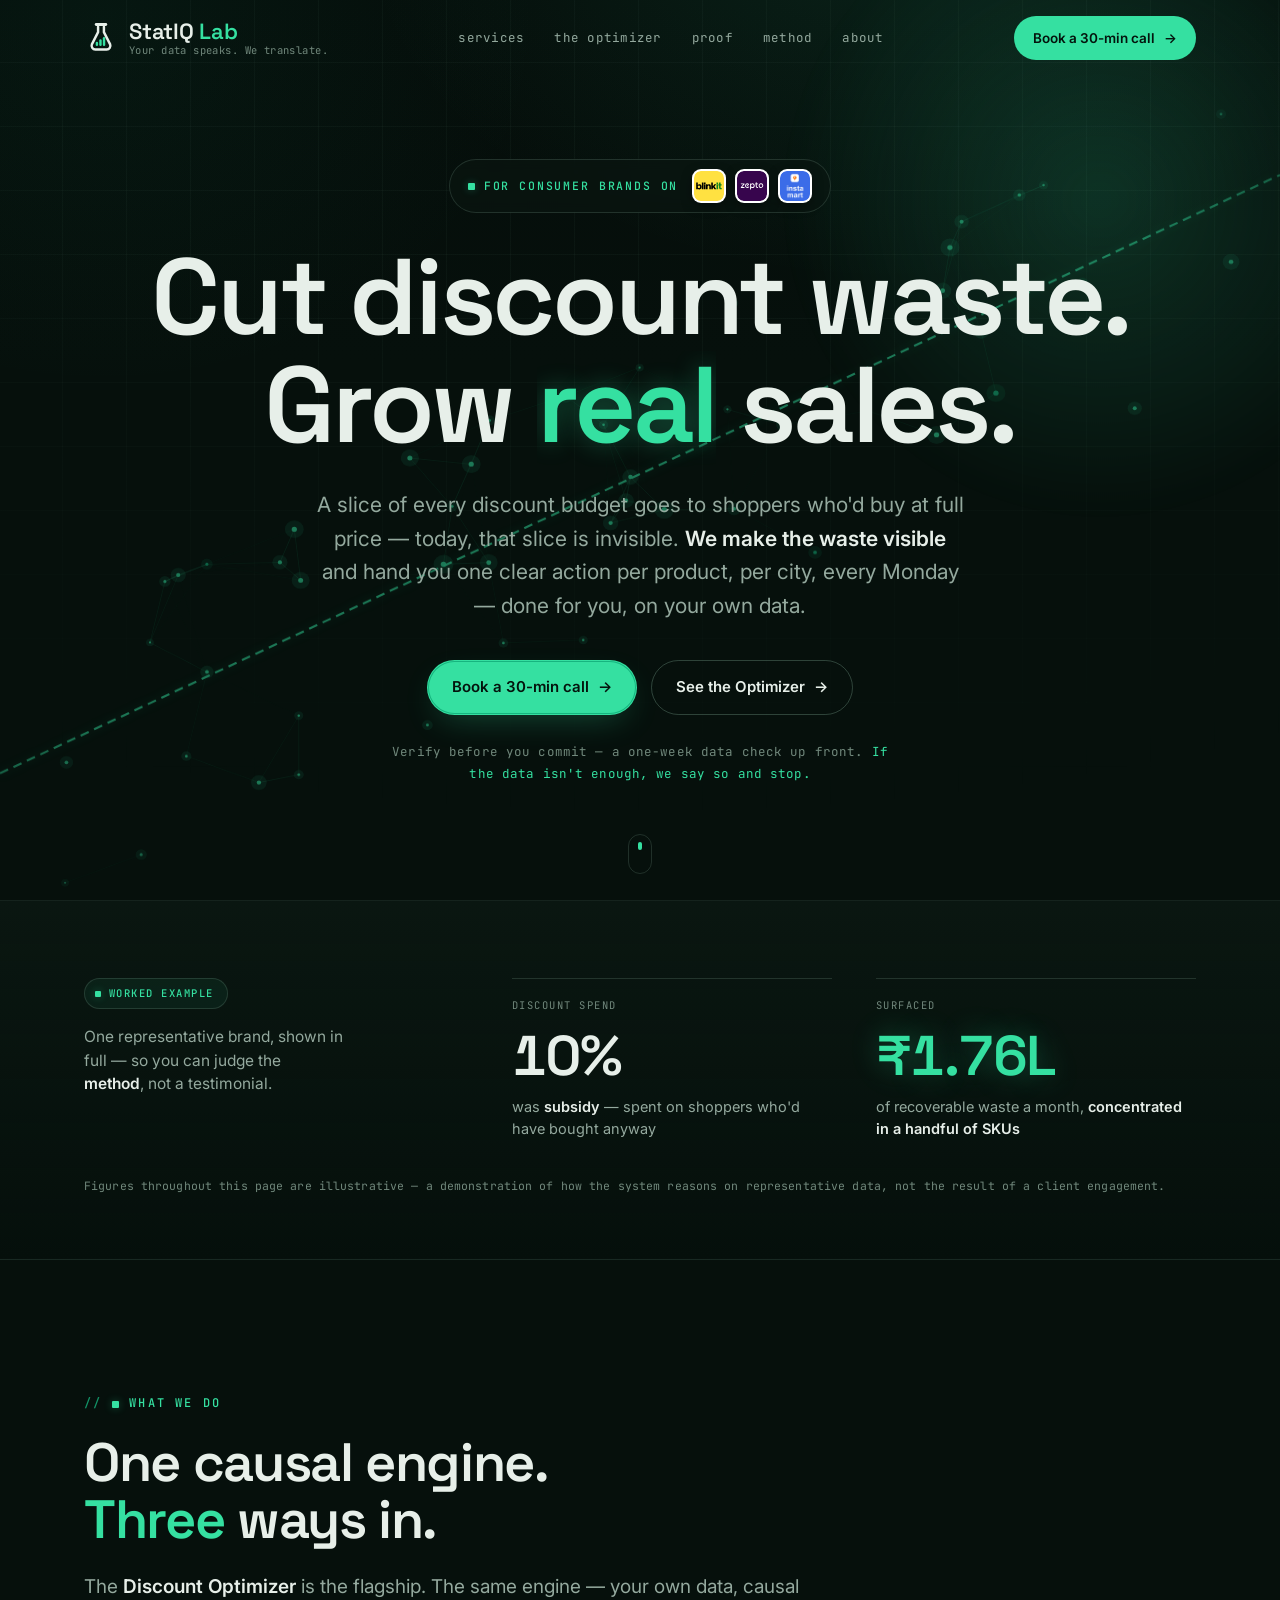
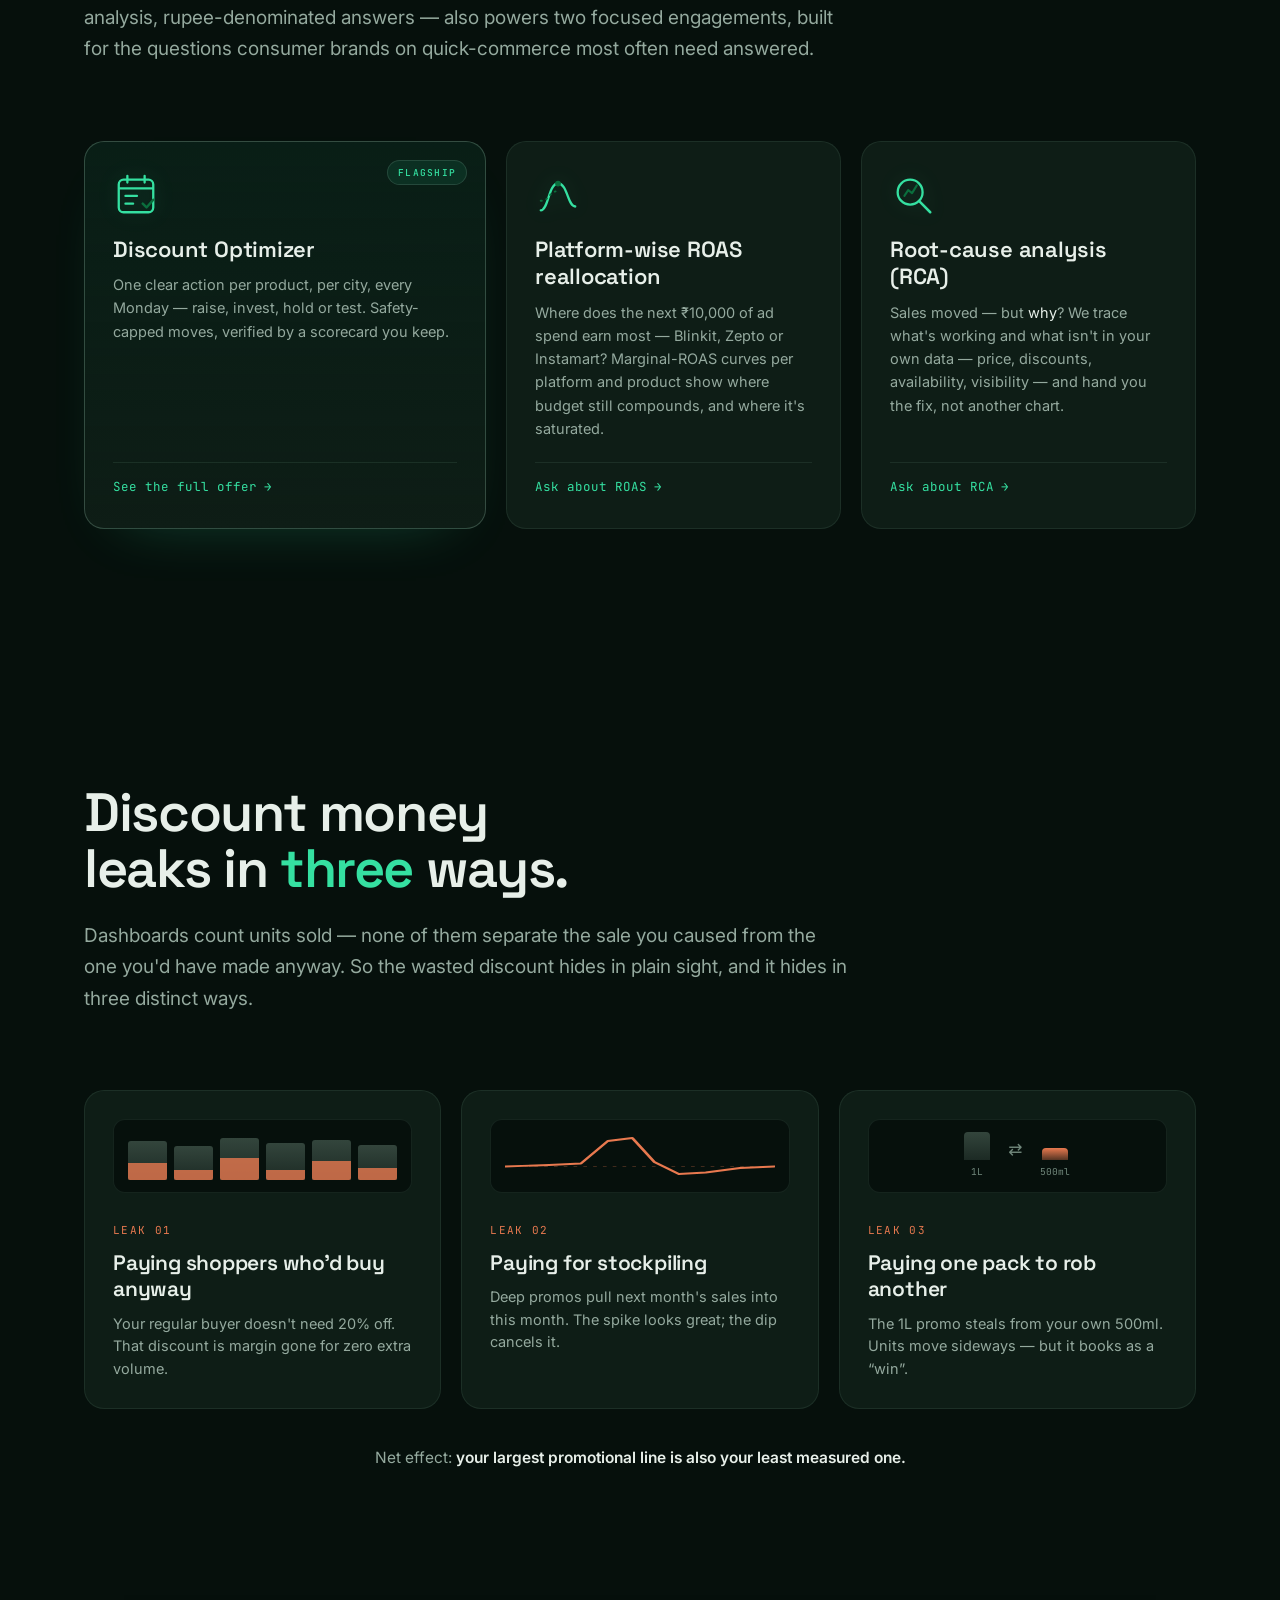
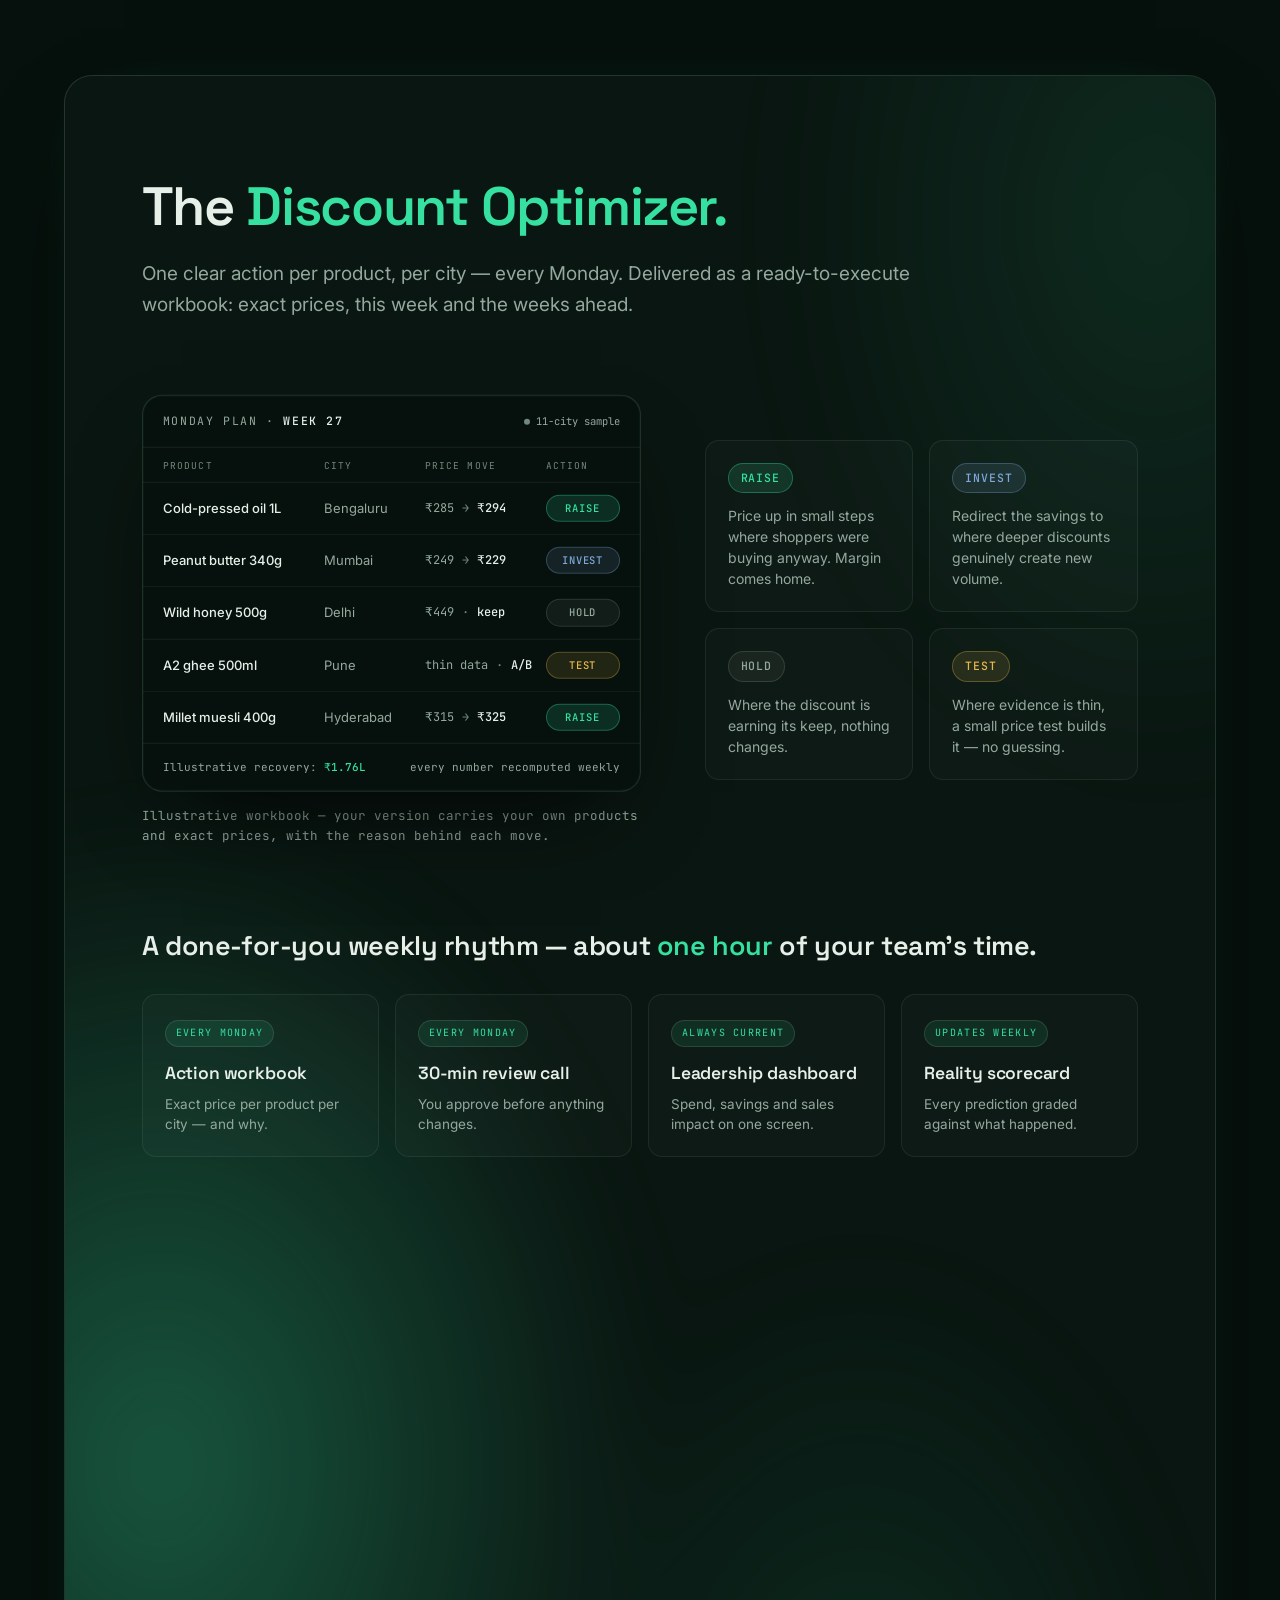
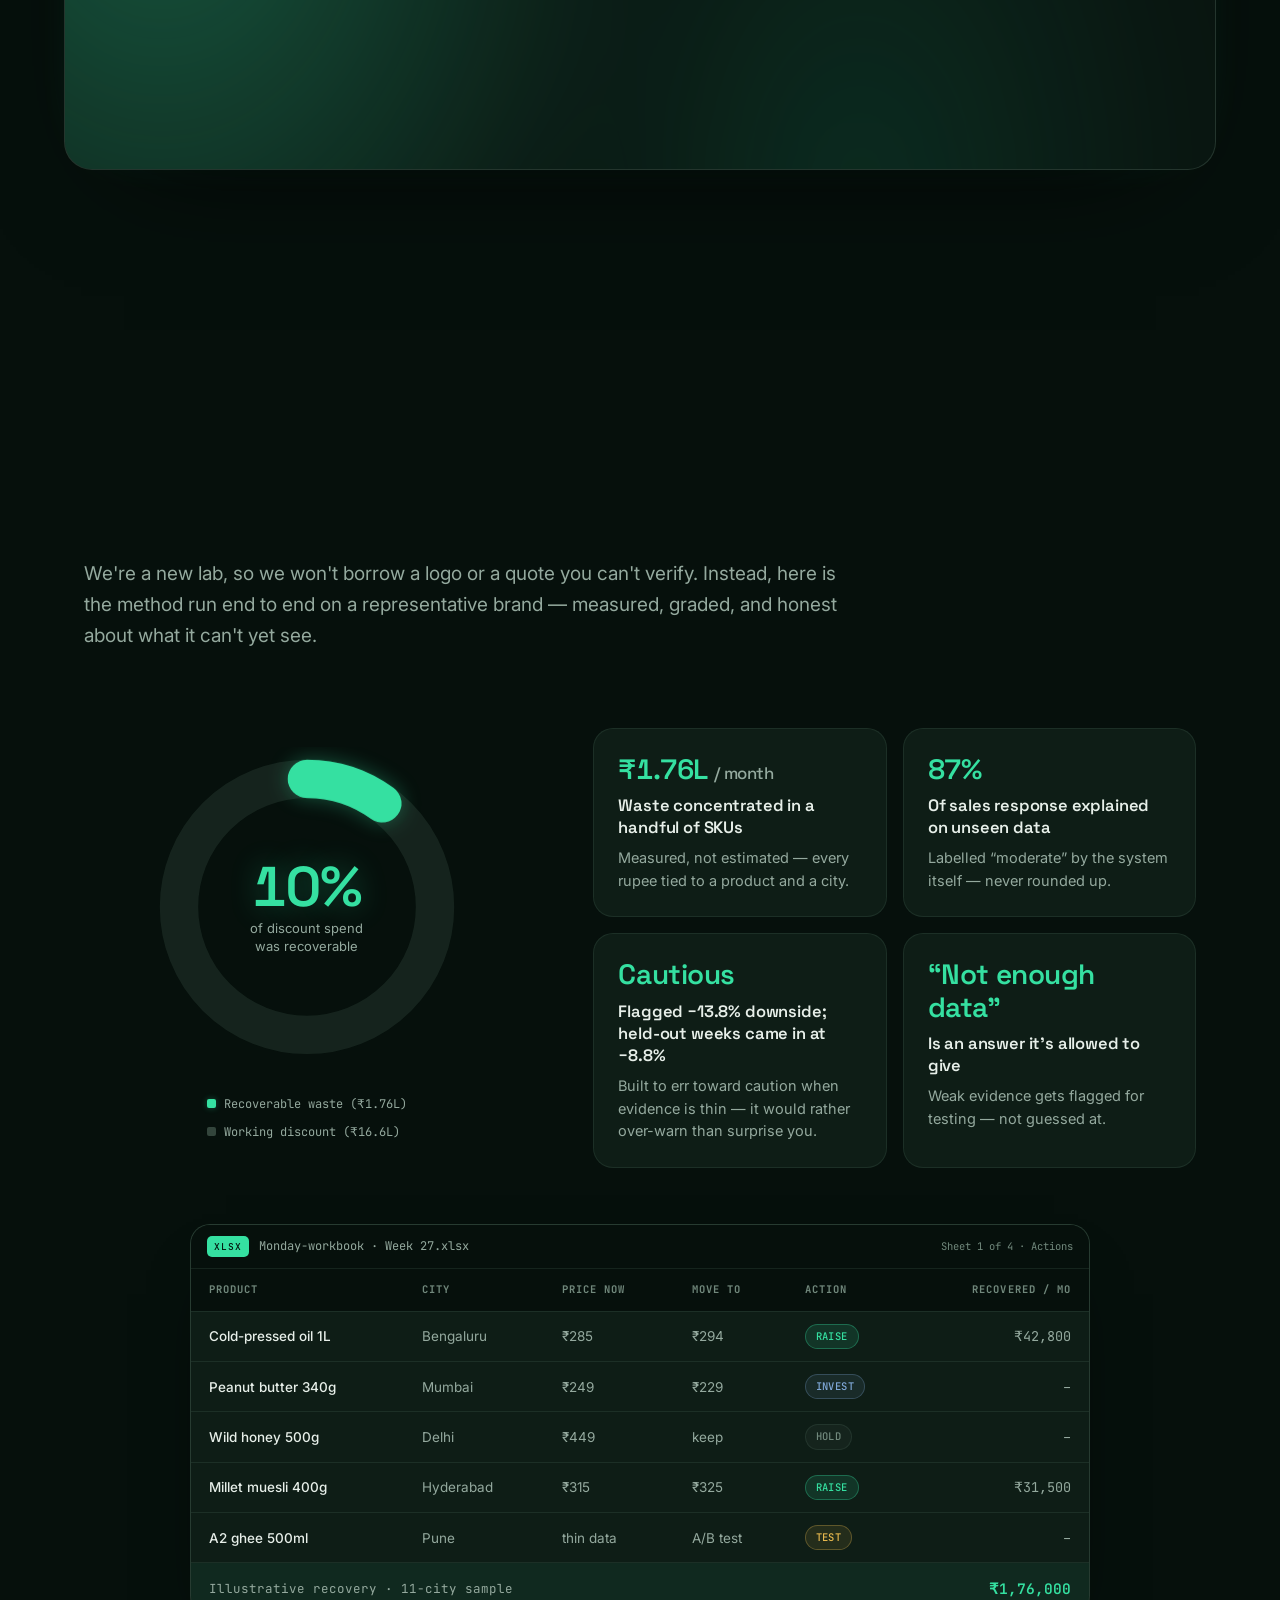
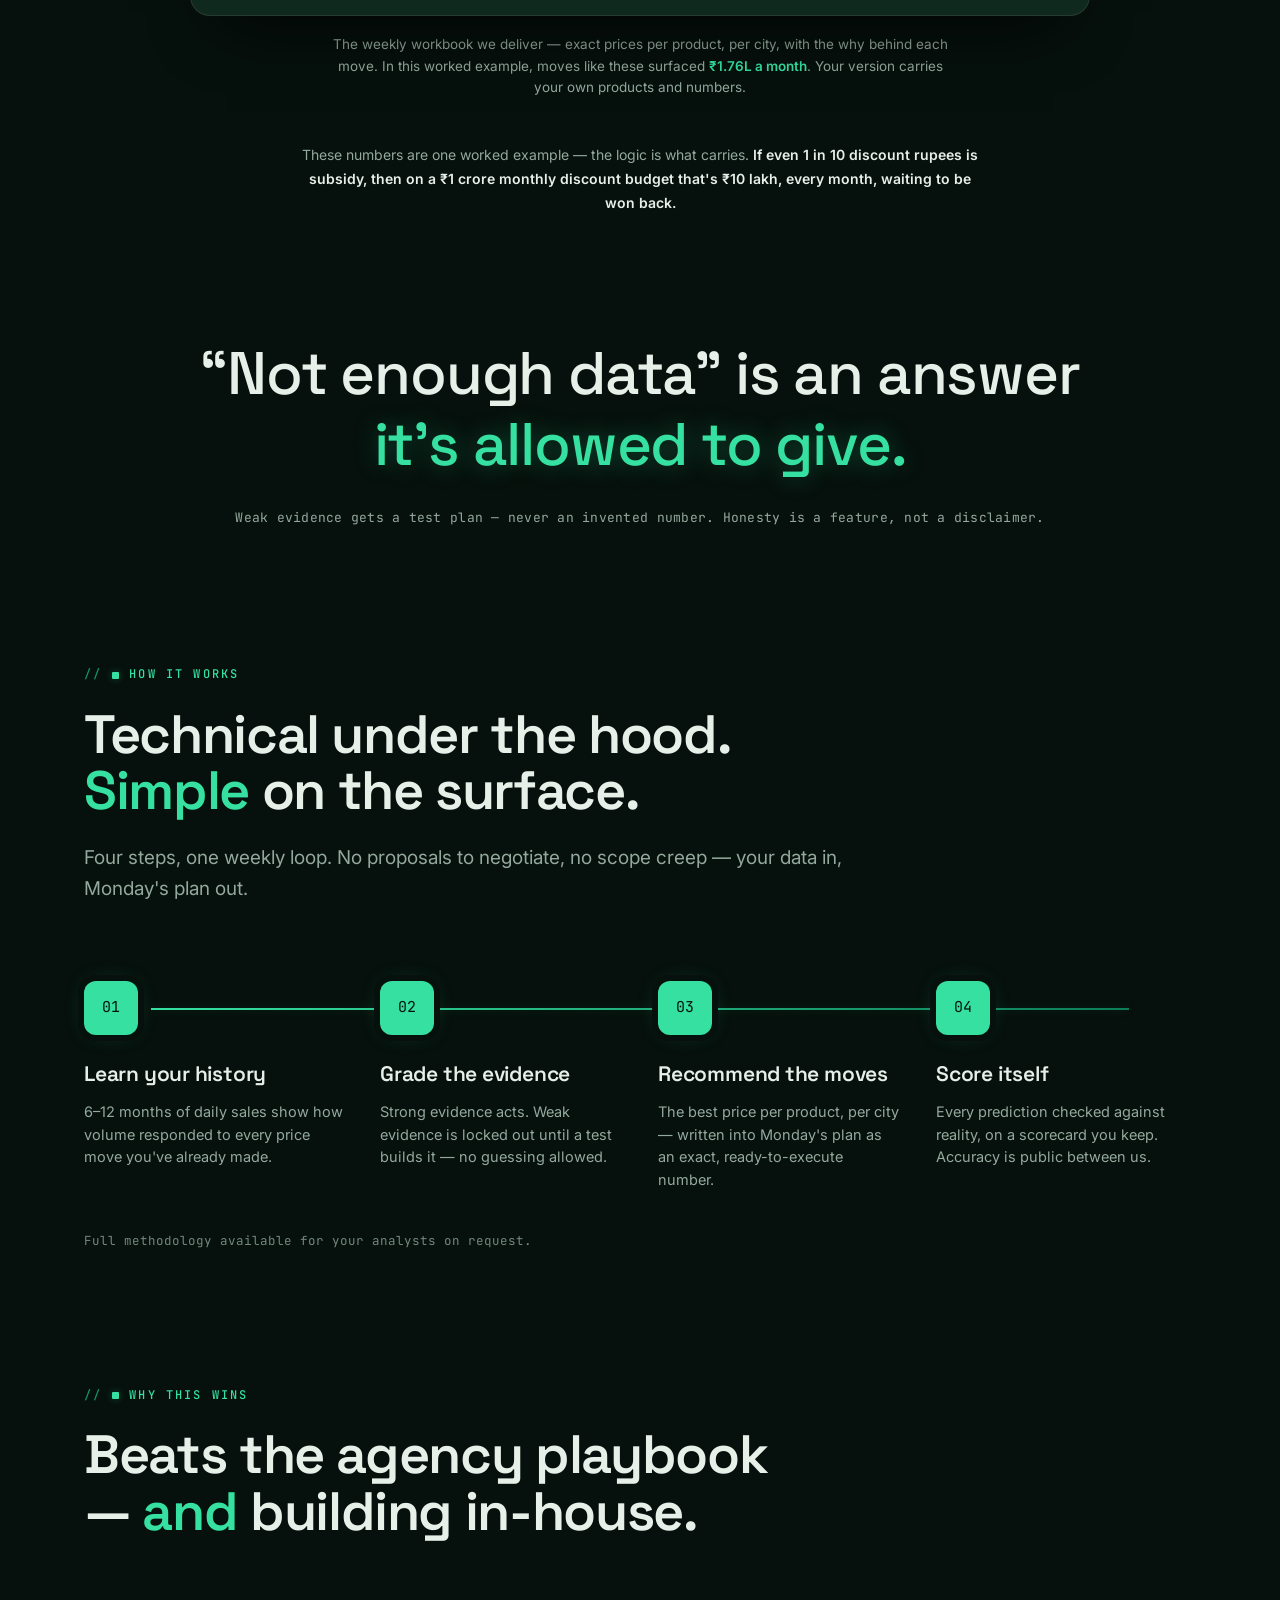
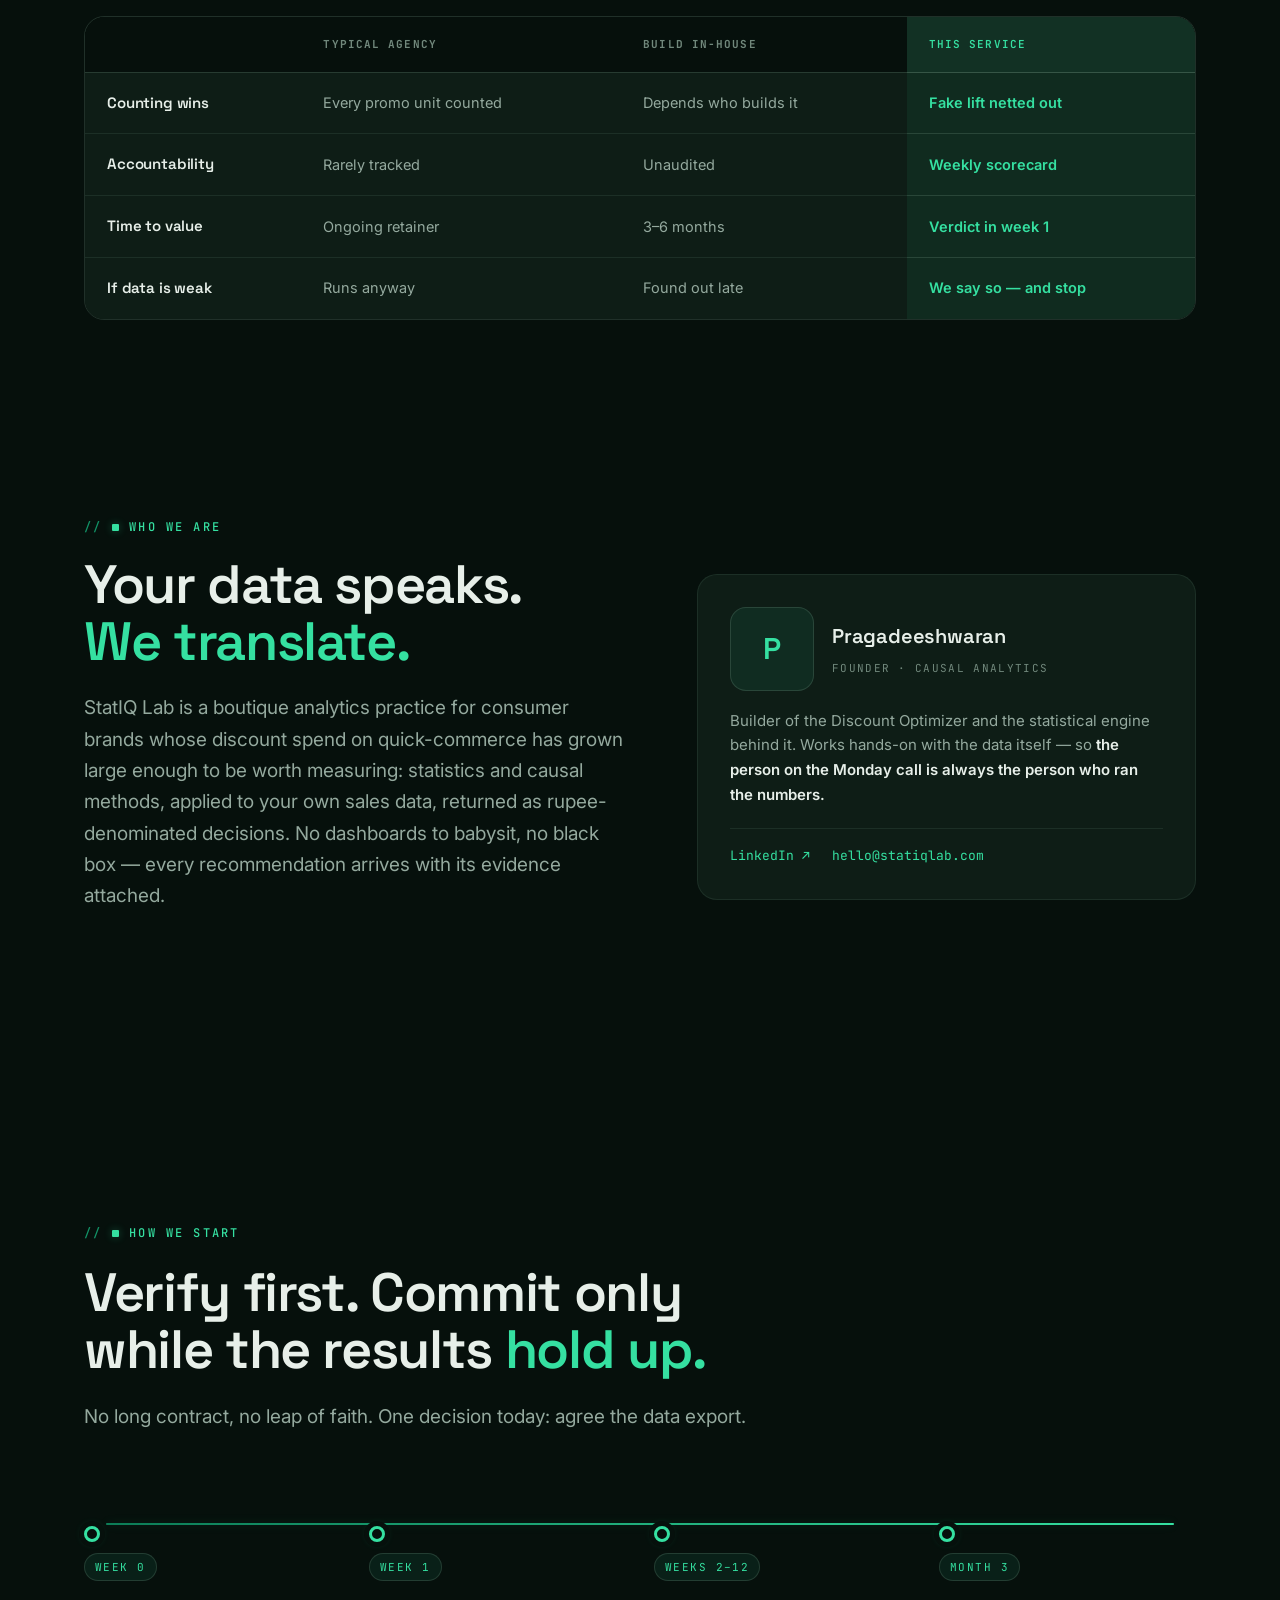
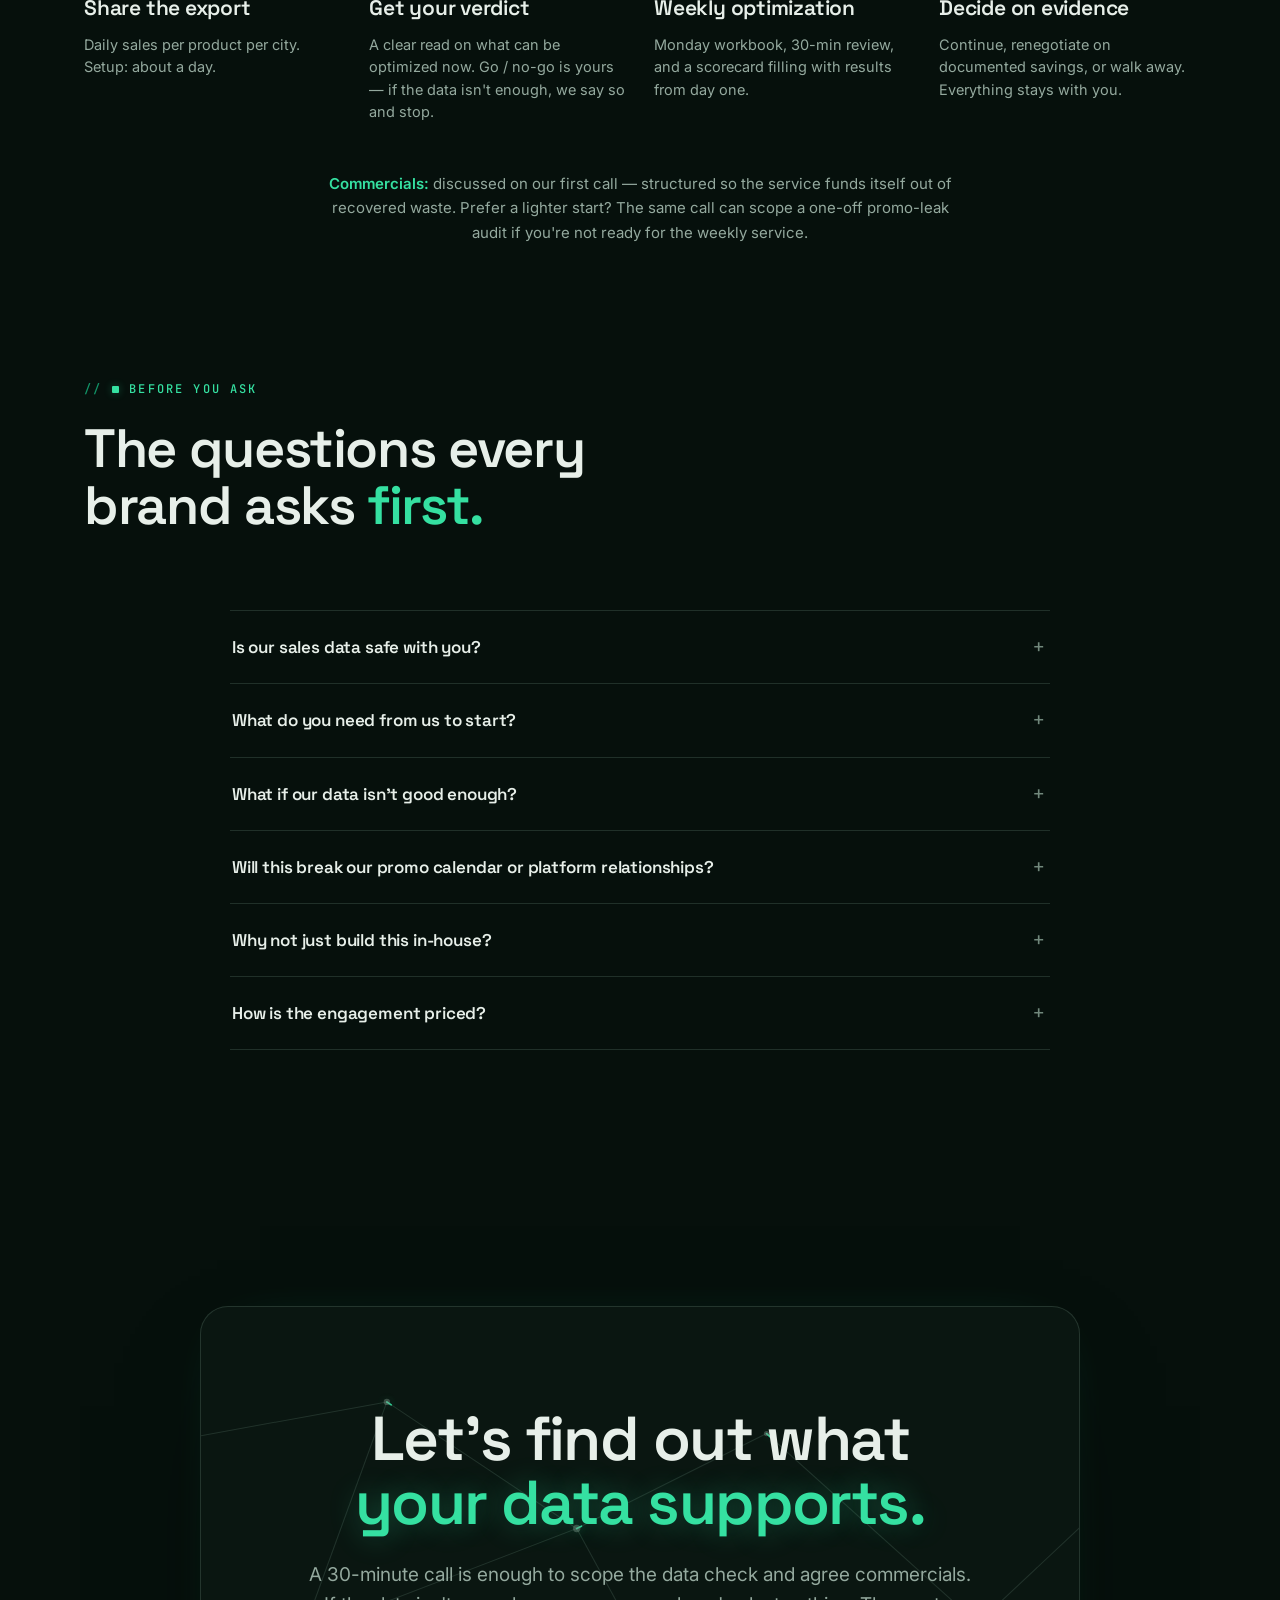
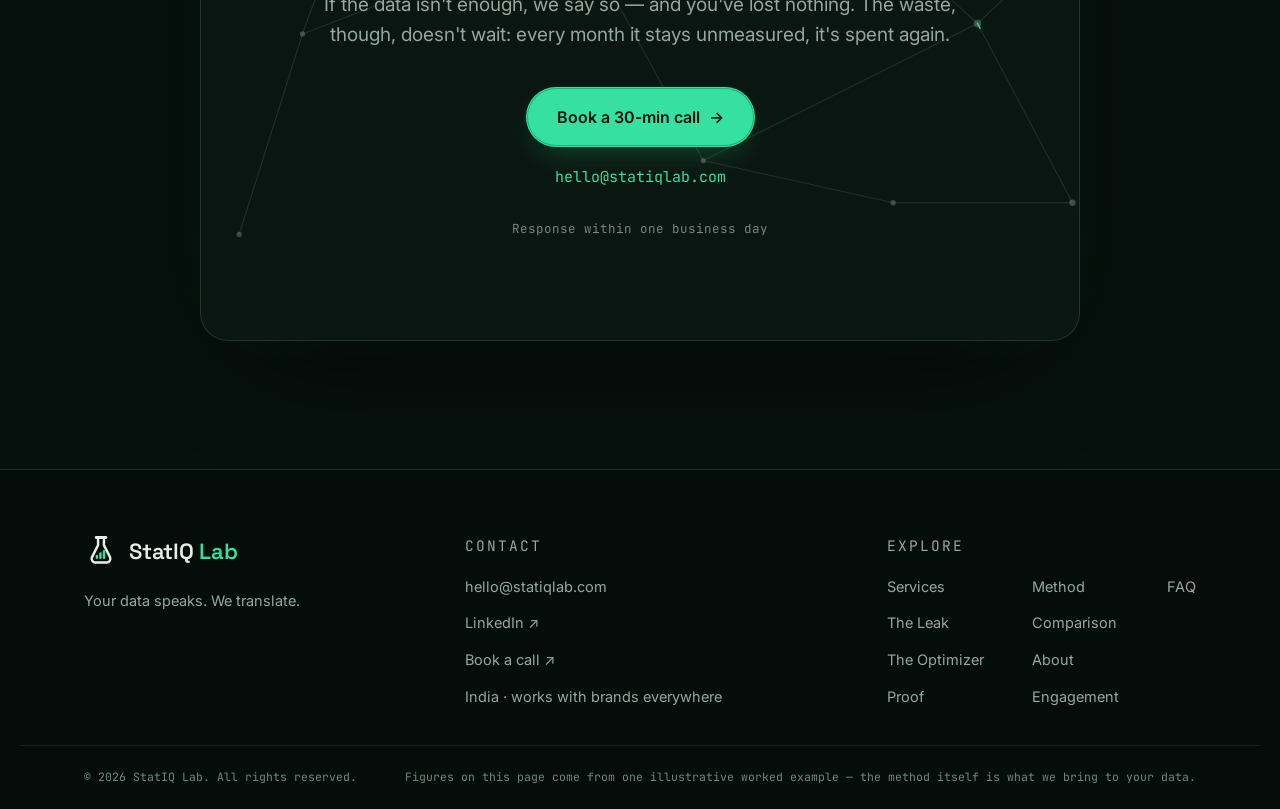
==== commit f449202a: "Redesign: "The Instrument" — dark, technical art direction Full visual + motion reinvention (the pre" ====
--- a/website/index.html
+++ b/website/index.html
@@ -6,7 +6,7 @@
   <title>StatIQ Lab — Discount Optimization for Quick-Commerce Brands</title>
   <meta name="description" content="A causal-analytics lab for consumer brands on Blinkit, Zepto and Instamart. We turn your own sales data into one clear action per product, per city, every Monday — and we'll tell you when the data isn't enough." />
   <link rel="canonical" href="https://mr-pragadeeshwaran.github.io/Website/" />
-  <meta name="theme-color" content="#fafbf8" />
+  <meta name="theme-color" content="#06100c" />
   <meta property="og:type" content="website" />
   <meta property="og:title" content="StatIQ Lab — Cut discount waste. Grow real sales." />
   <meta property="og:description" content="A causal-analytics lab for consumer brands on Blinkit, Zepto and Instamart. One clear action per product, per city, every Monday — with the evidence attached." />
@@ -20,9 +20,7 @@
 
   <link rel="preconnect" href="https://fonts.googleapis.com" />
   <link rel="preconnect" href="https://fonts.gstatic.com" crossorigin />
-  <link rel="preconnect" href="https://api.fontshare.com" crossorigin />
-  <link href="https://api.fontshare.com/v2/css?f[]=general-sans@400,500,600,700&display=swap" rel="stylesheet" />
-  <link href="https://fonts.googleapis.com/css2?family=Instrument+Serif:ital@0;1&family=JetBrains+Mono:wght@400;500&display=swap" rel="stylesheet" />
+  <link href="https://fonts.googleapis.com/css2?family=Space+Grotesk:wght@400;500;600;700&family=Inter:wght@400;500;600&family=JetBrains+Mono:wght@400;500&display=swap" rel="stylesheet" />
 
   <script type="application/ld+json">
   {
@@ -53,7 +51,7 @@
   }
   </script>
 
-  <link rel="stylesheet" href="css/styles.css?v=2" />
+  <link rel="stylesheet" href="css/styles.css?v=3" />
   <script>
     document.documentElement.className += " js";
     /* curtain decision before first paint: play once per session */
@@ -82,8 +80,8 @@
     <span class="curtain__word">StatIQ&nbsp;<i>Lab</i></span>
   </div>
 
-  <!-- ===== Grain / noise overlay ===== -->
-  <div class="grain" aria-hidden="true"></div>
+  <!-- ===== Plotting grid overlay ===== -->
+  <div class="grid-fx" aria-hidden="true"></div>
 
   <!-- ===== Scroll progress bar ===== -->
   <div class="scroll-progress" aria-hidden="true"><span id="progressBar"></span></div>
@@ -930,6 +928,6 @@
     </div>
   </footer>
 
-  <script src="js/script.js?v=2"></script>
+  <script src="js/script.js?v=3"></script>
 </body>
 </html>
--- a/website/css/styles.css
+++ b/website/css/styles.css
@@ -1,56 +1,54 @@
 /* =========================================================
-   StatIQ Lab - Discount Optimizer single-page site
-   Aesthetic: light, clean, geometric · white base · near-black
-   text · green accent · dark panels for the flagship offers
+   StatIQ Lab — "The Instrument"
+   A causal-analytics lab rendered as a precision instrument:
+   warm near-black canvas, faint plotting grid, one phosphor-green
+   signal, technical Space Grotesk over mono readouts.
    ========================================================= */
 
 :root {
-  /* light palette — warm paper base, ink text, firm deep-green accent */
-  --bg:          #fafbf8;
-  --bg-soft:     #f2f6f2;
-  --surface:     #ffffff;
-  --line:        #e5eae7;
-  --line-soft:   #eef2ef;
-
-  --ink:         #0e1311;
-  --text:        #2b332f;
-  --muted:       #5e6a64;
-  --faint:       #616b66;
-
-  --green:       #15a05a;
-  --green-deep:  #0b6e3d;
-  --green-soft:  #2bb56e;
-  --green-tint:  #e6f5ec;
-  --green-line:  #c8e8d5;
-
-  --blue:        #3b82f6;
-  --blue-soft:   #7fb1fb;
-  --amber:       #e8a13c;
-  --amber-text:  #b97b1f;
-
-  --bad:         #b8452f;
-  --bad-text:    #c8412c;
-
-  /* dark panels */
-  --dark:        #0c1110;
-  --dark-line:   #232c28;
-  --dark-card:   rgba(255,255,255,.035);
-  --dark-text:   #eef3f0;
-  --dark-muted:  #9db0a8;
+  /* ---- surfaces (warm near-black, green cast) ---- */
+  --void:      #06100c;
+  --void-2:    #050d0a;
+  --panel:     #0a1611;
+  --panel-2:   #0e1d16;
+  --panel-3:   #12241c;
+
+  /* ---- lines / grid ---- */
+  --line:      rgba(126,166,146,.13);
+  --line-2:    rgba(126,166,146,.22);
+  --line-3:    rgba(126,166,146,.34);
+  --grid:      rgba(126,166,146,.05);
+
+  /* ---- text ---- */
+  --text:      #e7efe9;
+  --muted:     #94a99e;
+  --faint:     #71887c;
+
+  /* ---- signal (the one accent) ---- */
+  --signal:    #35e0a1;
+  --signal-2:  #16b57f;
+  --signal-3:  #0c7d57;
+  --signal-ink:#04140d;
+  --glow:      rgba(53,224,161,.16);
+  --glow-2:    rgba(53,224,161,.32);
+
+  /* ---- functional (rationed) ---- */
+  --amber:     #e7b84e;
+  --slate:     #7fa8d8;
+  --clay:      #e8794f;
 
   --maxw: 1240px;
   --pad: clamp(20px, 5vw, 64px);
-  --radius: 16px;
-  --radius-lg: 22px;
-  --radius-panel: 34px;
-
-  --ff-display: "General Sans", "Inter", system-ui, -apple-system, Segoe UI, sans-serif;
-  --ff-serif: "Instrument Serif", Georgia, serif;
-  --ff-body: "General Sans", "Inter", system-ui, -apple-system, Segoe UI, Roboto, sans-serif;
+  --radius: 14px;
+  --radius-lg: 20px;
+  --radius-panel: 28px;
+
+  --ff-display: "Space Grotesk", "Inter", system-ui, -apple-system, Segoe UI, sans-serif;
+  --ff-body: "Inter", system-ui, -apple-system, Segoe UI, Roboto, sans-serif;
   --ff-mono: "JetBrains Mono", ui-monospace, SFMono-Regular, Menlo, monospace;
 
   --ease: cubic-bezier(0.22, 1, 0.36, 1);
-  --ease-spring: cubic-bezier(0.34, 1.56, 0.64, 1);
+  --ease-spring: cubic-bezier(0.34, 1.4, 0.64, 1);
 }
 
 /* ---------- reset ---------- */
@@ -60,10 +58,10 @@
 
 body {
   font-family: var(--ff-body);
-  background: var(--bg);
+  background: var(--void);
   color: var(--text);
   line-height: 1.65;
-  font-size: 17px;
+  font-size: 16.5px;
   overflow-x: hidden;
   -webkit-font-smoothing: antialiased;
   text-rendering: optimizeLegibility;
@@ -71,80 +69,81 @@
 
 img, svg, canvas { display: block; max-width: 100%; }
 a { color: inherit; text-decoration: none; }
-em { font-style: italic; }
-strong { font-weight: 600; color: var(--ink); }
-
-::selection { background: rgba(21,160,90,.22); }
-:focus-visible { outline: 2px solid var(--green-deep); outline-offset: 3px; border-radius: 4px; }
-
-/* ---------- skip link (keyboard first stop) ---------- */
+em { font-style: normal; }
+strong { font-weight: 600; color: var(--text); }
+
+::selection { background: rgba(53,224,161,.26); color: #fff; }
+:focus-visible { outline: 2px solid var(--signal); outline-offset: 3px; border-radius: 4px; }
+
+/* ---------- ambient: plotting grid + radial depth ---------- */
+.grid-fx {
+  position: fixed; inset: -2px; z-index: 0; pointer-events: none;
+  background-image:
+    linear-gradient(var(--grid) 1px, transparent 1px),
+    linear-gradient(90deg, var(--grid) 1px, transparent 1px);
+  background-size: 64px 64px;
+  -webkit-mask-image: radial-gradient(130% 100% at 50% 0%, #000 35%, transparent 92%);
+          mask-image: radial-gradient(130% 100% at 50% 0%, #000 35%, transparent 92%);
+}
+body::before {
+  content: ""; position: fixed; inset: 0; z-index: 0; pointer-events: none;
+  background:
+    radial-gradient(900px 620px at 70% -10%, rgba(53,224,161,.10), transparent 60%),
+    radial-gradient(760px 640px at 8% 2%, rgba(22,181,127,.06), transparent 58%),
+    linear-gradient(180deg, var(--void-2), var(--void) 40%);
+}
+
+/* ---------- scroll progress ---------- */
+.scroll-progress { position: fixed; top: 0; left: 0; right: 0; height: 2px; z-index: 200; background: transparent; }
+.scroll-progress span {
+  display: block; height: 100%; width: 0%;
+  background: linear-gradient(90deg, var(--signal-3), var(--signal));
+  box-shadow: 0 0 12px var(--glow-2);
+}
+
+/* ---------- skip link ---------- */
 .skip-link {
   position: fixed; top: 12px; left: 50%; transform: translate(-50%, -160%);
-  z-index: 400; background: var(--ink); color: #fff;
+  z-index: 400; background: var(--signal); color: var(--signal-ink);
   font-family: var(--ff-body); font-weight: 600; font-size: 14px;
   padding: 11px 20px; border-radius: 999px;
-  box-shadow: 0 12px 30px -14px rgba(14,19,17,.55);
   transition: transform .25s var(--ease);
 }
 .skip-link:focus-visible { transform: translate(-50%, 0); outline-offset: 4px; }
 
-/* ---------- ambient background ---------- */
-body::before {
-  content: "";
-  position: fixed; inset: 0;
-  background:
-    radial-gradient(820px 560px at 82% -8%, rgba(21,160,90,.07), transparent 60%),
-    radial-gradient(760px 640px at 6% 4%, rgba(21,160,90,.05), transparent 55%);
-  pointer-events: none;
-  z-index: 0;
-}
-
-/* subtle paper grain */
-.grain {
-  position: fixed; inset: -50%;
-  z-index: 1; pointer-events: none; opacity: .014;
-  background-image: url("data:image/svg+xml,%3Csvg xmlns='http://www.w3.org/2000/svg' width='160' height='160'%3E%3Cfilter id='n'%3E%3CfeTurbulence type='fractalNoise' baseFrequency='.85' numOctaves='3'/%3E%3C/filter%3E%3Crect width='100%25' height='100%25' filter='url(%23n)'/%3E%3C/svg%3E");
-}
-
-/* ---------- scroll progress ---------- */
-.scroll-progress {
-  position: fixed; top: 0; left: 0; right: 0; height: 2px; z-index: 200; background: transparent;
-}
-.scroll-progress span {
-  display: block; height: 100%; width: 0%;
-  background: linear-gradient(90deg, var(--green), var(--green-deep));
-}
-
-/* ---------- intro curtain (html.intro set pre-paint, once per session) ---------- */
+/* ---------- boot sequence (curtain) ---------- */
 .curtain {
   position: fixed; inset: 0; z-index: 300; pointer-events: none;
-  background: var(--bg); display: none; place-items: center;
-  animation: curtainUp .65s var(--ease) .5s forwards;
+  background: var(--void); display: none;
+  place-items: center; grid-auto-flow: row; align-content: center; justify-items: center; row-gap: 16px;
+  animation: curtainUp .6s var(--ease) .7s forwards;
 }
 .intro .curtain { display: grid; }
-.curtain { grid-auto-flow: row; align-content: center; justify-items: center; row-gap: 16px; }
-.curtain__mark { width: 58px; height: 58px; color: var(--ink); animation: markIn .45s var(--ease) both; }
+.curtain::after {
+  content: "// causal engine · online";
+  font-family: var(--ff-mono); font-size: 11px; letter-spacing: .18em; text-transform: uppercase;
+  color: var(--signal); opacity: 0; animation: bootLine .4s var(--ease) .3s both;
+}
+.curtain__mark { width: 54px; height: 54px; color: var(--text); animation: markIn .5s var(--ease) both; filter: drop-shadow(0 0 14px var(--glow-2)); }
+.curtain__mark rect { fill: var(--signal); }
 .curtain__word {
   font-family: var(--ff-display); font-weight: 600; font-size: 19px;
-  letter-spacing: -.01em; color: var(--ink);
-  animation: markIn .45s var(--ease) .12s both;
-}
-.curtain__word i { font-style: normal; color: var(--green); }
+  letter-spacing: -.01em; color: var(--text);
+  animation: markIn .5s var(--ease) .12s both;
+}
+.curtain__word i { font-style: normal; color: var(--signal); }
 @keyframes markIn { from { opacity: 0; transform: scale(.7) translateY(8px); } }
+@keyframes bootLine { from { opacity: 0; transform: translateY(6px); } to { opacity: .85; } }
 @keyframes curtainUp { to { transform: translateY(-101%); visibility: hidden; } }
 
-/* on curtained visits, hold the hero words until the curtain starts lifting */
-.js.intro .hw i { animation-delay: calc(.7s + var(--i, 0) * .075s); }
-.js.intro .hw i.serif { animation-delay: calc(.7s + var(--i, 0) * .075s), 2.4s; }
-
-/* if script.js never arrives, nothing may stay hidden */
-.js-failed .reveal, .js-failed .qw, .js-failed .wb-row {
-  opacity: 1 !important; transform: none !important; filter: none !important;
-}
+.js.intro .hw i { animation-delay: calc(.85s + var(--i, 0) * .07s); }
+
+/* js-failed safety net */
+.js-failed .reveal, .js-failed .qw, .js-failed .wb-row { opacity: 1 !important; transform: none !important; filter: none !important; }
 .js-failed .curtain { display: none !important; }
 .js-failed .steps::before { transform: scaleX(1); }
 
-/* ---------- scroll parallax (JS sets --py per element) ---------- */
+/* parallax */
 .js [data-parallax] { transform: translate3d(0, calc(var(--py, 0) * 1px), 0); }
 
 /* =========================================================
@@ -156,86 +155,77 @@
   border-bottom: 1px solid transparent;
 }
 .nav.is-scrolled {
-  background: rgba(255,255,255,.82);
-  backdrop-filter: blur(14px) saturate(140%);
-  -webkit-backdrop-filter: blur(14px) saturate(140%);
-  border-bottom-color: var(--line);
-  box-shadow: 0 6px 24px -18px rgba(14,19,17,.35);
+  background: rgba(8,17,13,.72);
+  backdrop-filter: blur(16px) saturate(130%);
+  -webkit-backdrop-filter: blur(16px) saturate(130%);
+  border-bottom-color: var(--line-2);
 }
 .nav__inner {
   max-width: var(--maxw); margin: 0 auto;
-  padding: 18px var(--pad);
+  padding: 16px var(--pad);
   display: flex; align-items: center; justify-content: space-between; gap: 20px;
 }
-.brand { display: inline-flex; align-items: center; gap: 11px; color: var(--ink); font-family: var(--ff-display); }
-.brand__mark { width: 37px; height: 37px; color: var(--ink); }
-.brand__text { font-size: 23.5px; font-weight: 600; letter-spacing: -.01em; line-height: 1; }
-.brand__dim { color: var(--green); font-weight: 600; }
+.brand { display: inline-flex; align-items: center; gap: 11px; color: var(--text); font-family: var(--ff-display); }
+.brand__mark { width: 34px; height: 34px; color: var(--text); }
+.brand__mark rect { fill: var(--signal); }
+.brand__text { font-size: 22px; font-weight: 600; letter-spacing: -.01em; line-height: 1; }
+.brand__dim { color: var(--signal); }
 .brand__lockup { display: inline-flex; flex-direction: column; justify-content: center; gap: 3px; }
 .brand__tagline {
-  font-family: var(--ff-display); font-weight: 500;
-  font-size: 12px; line-height: 1; color: var(--muted);
-  letter-spacing: -.005em; white-space: nowrap;
+  font-family: var(--ff-mono); font-weight: 400;
+  font-size: 10.5px; line-height: 1; color: var(--faint);
+  letter-spacing: .04em; white-space: nowrap;
 }
 
 .nav__links { display: flex; gap: 30px; }
 .nav__links a {
-  font-size: 14px; letter-spacing: .01em; color: var(--muted); font-weight: 500; position: relative; transition: color .25s; white-space: nowrap;
+  font-family: var(--ff-mono); font-size: 12.5px; letter-spacing: .02em; color: var(--muted);
+  position: relative; transition: color .25s; white-space: nowrap; text-transform: lowercase;
 }
 .nav__links a::after {
-  content: ""; position: absolute; left: 0; bottom: -5px; height: 1.5px; width: 0;
-  background: var(--green); transition: width .3s var(--ease);
-}
-.nav__links a:hover { color: var(--ink); }
-.nav__links a:hover::after { width: 100%; }
-.nav__links a.is-active { color: var(--ink); }
-.nav__links a.is-active::after { width: 100%; }
+  content: ""; position: absolute; left: 0; bottom: -6px; height: 1.5px; width: 0;
+  background: var(--signal); box-shadow: 0 0 8px var(--glow-2); transition: width .3s var(--ease);
+}
+.nav__links a:hover { color: var(--text); }
+.nav__links a:hover::after, .nav__links a.is-active::after { width: 100%; }
+.nav__links a.is-active { color: var(--signal); }
 
 .nav__toggle { display: none; background: none; border: 0; cursor: pointer; padding: 8px; }
-.nav__toggle span { display: block; width: 24px; height: 2px; background: var(--ink); border-radius: 2px; transition: .3s var(--ease); }
+.nav__toggle span { display: block; width: 24px; height: 2px; background: var(--text); border-radius: 2px; transition: .3s var(--ease); }
 .nav__toggle span + span { margin-top: 5px; }
 .nav.is-open .nav__toggle span:nth-child(1) { transform: translateY(7px) rotate(45deg); }
 .nav.is-open .nav__toggle span:nth-child(2) { opacity: 0; }
 .nav.is-open .nav__toggle span:nth-child(3) { transform: translateY(-7px) rotate(-45deg); }
 
 .nav__mobile {
-  display: none; flex-direction: column; gap: 6px;
+  display: none; flex-direction: column; gap: 4px;
   padding: 8px var(--pad) 22px;
-  background: rgba(255,255,255,.97); backdrop-filter: blur(14px);
-  border-bottom: 1px solid var(--line);
-  max-height: calc(100vh - 64px);
-  max-height: calc(100dvh - 64px);
-  overflow-y: auto;
-}
-.nav__mobile a { padding: 12px 4px; color: var(--muted); border-bottom: 1px solid var(--line-soft); font-weight: 500; }
-.nav__mobile a:last-child { border: 0; margin-top: 8px; text-align: center; }
-
-/* =========================================================
-   SIDE PROGRESS DOTS
-   ========================================================= */
-.dots {
-  position: fixed; right: 26px; top: 50%; transform: translateY(-50%);
-  z-index: 90; display: flex; flex-direction: column; gap: 13px;
-}
-.dots a {
-  width: 16px; height: 16px; position: relative;
-  display: grid; place-items: center;
-}
+  background: rgba(8,17,13,.97); backdrop-filter: blur(16px);
+  border-bottom: 1px solid var(--line-2);
+  max-height: calc(100dvh - 62px); overflow-y: auto;
+}
+.nav__mobile a { padding: 13px 4px; color: var(--muted); border-bottom: 1px solid var(--line); font-family: var(--ff-mono); font-size: 14px; }
+.nav__mobile a:last-child { border: 0; margin-top: 10px; text-align: center; }
+/* keep the CTA button's own ink colour (beats .nav__mobile a) */
+.nav__mobile .btn--primary { color: var(--signal-ink); font-family: var(--ff-body); }
+
+/* =========================================================
+   SIDE PLOT DOTS
+   ========================================================= */
+.dots { position: fixed; right: 26px; top: 50%; transform: translateY(-50%); z-index: 90; display: flex; flex-direction: column; gap: 13px; }
+.dots a { width: 16px; height: 16px; position: relative; display: grid; place-items: center; }
 .dots a::before {
-  content: ""; width: 9px; height: 9px; border-radius: 50%;
-  background: #767f79;
-  transition: background .3s, transform .3s var(--ease-spring), box-shadow .3s;
-}
-.dots a:hover::before { background: var(--green); }
-.dots a.is-active::before {
-  background: var(--green); transform: scale(1.4);
-  box-shadow: 0 0 0 4px rgba(21,160,90,.16);
-}
+  content: ""; width: 8px; height: 8px; border-radius: 2px; transform: rotate(45deg);
+  background: transparent; border: 1.5px solid var(--faint);
+  transition: background .3s, border-color .3s, transform .3s var(--ease-spring), box-shadow .3s;
+}
+.dots a:hover::before { border-color: var(--signal); }
+.dots a.is-active::before { background: var(--signal); border-color: var(--signal); box-shadow: 0 0 0 4px var(--glow); }
 .dots a::after {
   content: attr(data-label);
-  position: absolute; right: 24px; top: 50%; transform: translateY(-50%) translateX(6px);
-  font-family: var(--ff-mono); font-size: 11px; white-space: nowrap;
-  background: var(--ink); color: #fff; padding: 5px 11px; border-radius: 7px;
+  position: absolute; right: 26px; top: 50%; transform: translateY(-50%) translateX(6px);
+  font-family: var(--ff-mono); font-size: 10.5px; letter-spacing: .06em; white-space: nowrap;
+  background: var(--panel-2); color: var(--text); padding: 5px 11px; border-radius: 7px; border: 1px solid var(--line-2);
   opacity: 0; pointer-events: none;
   transition: opacity .25s var(--ease), transform .25s var(--ease);
 }
@@ -253,86 +243,64 @@
   cursor: pointer; border: 1px solid transparent; white-space: nowrap;
   transition: transform .25s var(--ease), box-shadow .3s var(--ease), background .3s, color .3s, border-color .3s;
 }
-.btn--sm { padding: 10px 18px; font-size: 14px; }
-.btn--lg { padding: 17px 32px; font-size: 16.5px; }
-.btn--block { width: 100%; justify-content: center; }
-
-.btn--primary {
-  background: var(--ink); color: #fff;
-  box-shadow: 0 12px 30px -14px rgba(14,19,17,.55);
-}
-.btn--primary:hover { transform: translateY(-2px); box-shadow: 0 18px 40px -14px rgba(14,19,17,.6); }
-
-/* shine sweep on primary buttons */
+.btn--sm { padding: 10px 18px; font-size: 13.5px; }
+.btn--lg { padding: 16px 30px; font-size: 16px; }
+
+.btn--primary { background: var(--signal); color: var(--signal-ink); box-shadow: 0 0 0 1px var(--signal-2) inset, 0 12px 34px -12px var(--glow-2); }
+.btn--primary:hover { transform: translateY(-2px); box-shadow: 0 0 0 1px var(--signal) inset, 0 16px 44px -12px var(--glow-2); background: #45ecb0; }
 .btn--primary::after {
   content: ""; position: absolute; top: 0; bottom: 0; left: -80%; width: 45%;
-  background: linear-gradient(105deg, transparent, rgba(255,255,255,.22), transparent);
-  transform: skewX(-20deg);
-  transition: left .6s var(--ease);
-  pointer-events: none;
+  background: linear-gradient(105deg, transparent, rgba(255,255,255,.4), transparent);
+  transform: skewX(-20deg); transition: left .6s var(--ease); pointer-events: none;
 }
 .btn--primary:hover::after { left: 130%; }
 
-.btn--ghost {
-  background: #fff; color: var(--ink); border: 1px solid var(--line);
-}
-.btn--ghost:hover { border-color: var(--green); color: var(--green-deep); transform: translateY(-2px); }
+.btn--ghost { background: transparent; color: var(--text); border: 1px solid var(--line-3); }
+.btn--ghost:hover { border-color: var(--signal); color: var(--signal); transform: translateY(-2px); }
 
 .btn__arrow { transition: transform .3s var(--ease); }
 .btn:hover .btn__arrow { transform: translateX(4px); }
 .btn:active { transform: translateY(0) scale(.97); }
 
-.nav__cta { background: var(--ink); color: #fff; }
-.nav__cta:hover { transform: translateY(-1px); box-shadow: 0 12px 26px -14px rgba(14,19,17,.55); }
-
-/* compact persistent CTA shown beside the hamburger below 1080px */
+.nav__cta { background: var(--signal); color: var(--signal-ink); }
+.nav__cta:hover { transform: translateY(-1px); background: #45ecb0; box-shadow: 0 10px 26px -12px var(--glow-2); }
+
 .nav__cta-mobile {
-  display: none; background: var(--ink); color: #fff;
-  font-family: var(--ff-body); font-weight: 600; font-size: 14px;
+  display: none; background: var(--signal); color: var(--signal-ink);
+  font-family: var(--ff-body); font-weight: 600; font-size: 13.5px;
   padding: 9px 17px; border-radius: 999px; white-space: nowrap;
-  transition: transform .25s var(--ease), box-shadow .3s var(--ease);
+  transition: transform .25s var(--ease);
 }
 .nav__cta-mobile:active { transform: scale(.97); }
 
 /* =========================================================
-   SHARED SECTION
-   ========================================================= */
-.section { position: relative; z-index: 2; max-width: var(--maxw); margin: 0 auto; padding: clamp(84px, 11vw, 160px) var(--pad); }
-.section__head { max-width: 780px; margin-bottom: clamp(48px, 6vw, 80px); }
+   SHARED SECTION / EYEBROW
+   ========================================================= */
+.section { position: relative; z-index: 2; max-width: var(--maxw); margin: 0 auto; padding: clamp(80px, 10vw, 150px) var(--pad); }
+.section__head { max-width: 780px; margin-bottom: clamp(44px, 6vw, 76px); }
 .section__title {
   font-family: var(--ff-display); font-weight: 600;
-  font-size: clamp(30px, 4.6vw, 52px); line-height: 1.06; letter-spacing: -.03em;
-  color: var(--ink); margin: 18px 0 22px; text-wrap: balance;
+  font-size: clamp(30px, 4.6vw, 54px); line-height: 1.05; letter-spacing: -.025em;
+  color: var(--text); margin: 20px 0 22px; text-wrap: balance;
 }
 section[id] { scroll-margin-top: 84px; }
-/* sections whose head intentionally has no label start flush at the title */
-.section__head > .section__title:first-child,
-.optimizer__head > .section__title:first-child { margin-top: 0; }
-/* accent words: color only — serif italics are rationed to the hero, quote and contact */
-.section__title em { color: var(--green-deep); font-style: normal; font-family: inherit; letter-spacing: inherit; }
+.section__head > .section__title:first-child, .optimizer__head > .section__title:first-child { margin-top: 0; }
+.section__title em { color: var(--signal); font-style: normal; }
 .section__lead { font-size: clamp(16px, 2vw, 19px); color: var(--muted); max-width: 64ch; }
-.section__lead em { color: var(--ink); font-style: normal; font-weight: 600; }
-.section__lead strong { color: var(--ink); }
+.section__lead em { color: var(--text); font-weight: 600; }
+.section__lead strong { color: var(--text); }
 
 .eyebrow {
-  font-family: var(--ff-display); font-size: clamp(15px, 1.7vw, 17px); font-weight: 600;
-  letter-spacing: .12em; text-transform: uppercase;
-  color: var(--green-deep); display: inline-flex; align-items: center; gap: 11px;
-}
-.eyebrow__dot { width: 8px; height: 8px; border-radius: 50%; background: var(--green); box-shadow: 0 0 0 4px rgba(21,160,90,.14); animation: pulseDot 2.4s ease-in-out infinite; }
-/* section eyebrows use a calm, static dot — the pulse is reserved for the hero + live indicators */
+  font-family: var(--ff-mono); font-size: 12px; font-weight: 500;
+  letter-spacing: .18em; text-transform: uppercase;
+  color: var(--signal); display: inline-flex; align-items: center; gap: 10px;
+}
+.eyebrow::before { content: "//"; color: var(--signal-2); opacity: .8; }
+.eyebrow__dot { width: 7px; height: 7px; border-radius: 1px; background: var(--signal); box-shadow: 0 0 8px var(--glow-2); animation: pulseDot 2.4s ease-in-out infinite; }
 .eyebrow__dot--static { animation: none; }
-.eyebrow__logo {
-  width: 36px; height: 36px; border-radius: 9px; display: inline-block;
-  box-shadow: 0 4px 10px -2px rgba(14,19,17,.20);
-  transition: box-shadow .3s var(--ease), filter .3s var(--ease);
-}
-.eyebrow .eyebrow__logo:first-of-type { margin-left: 5px; }
-.eyebrow__logo:hover { box-shadow: 0 12px 22px -6px rgba(14,19,17,.30); filter: brightness(1.05); }
-@keyframes pulseDot { 0%,100% { opacity: 1; transform: scale(1);} 50% { opacity: .5; transform: scale(.7);} }
+@keyframes pulseDot { 0%,100% { opacity: 1; } 50% { opacity: .35; } }
 
 .num { font-family: var(--ff-mono); font-variant-numeric: tabular-nums; }
-
 
 /* =========================================================
    HERO
@@ -340,514 +308,296 @@
 .hero {
   position: relative; min-height: 100svh;
   display: flex; flex-direction: column; justify-content: center;
-  padding: 140px var(--pad) 90px; overflow: hidden; z-index: 2; text-align: center;
-}
-.hero__canvas { position: absolute; inset: 0; width: 100%; height: 100%; z-index: 0; opacity: .18; }
-.hero__glow {
-  position: absolute; z-index: 0; width: 680px; height: 680px; right: -180px; top: -160px;
-  background: radial-gradient(circle, rgba(21,160,90,.13), transparent 62%);
-  filter: blur(10px); pointer-events: none;
-}
+  padding: 132px var(--pad) 88px; overflow: hidden; z-index: 2; text-align: center;
+}
+.hero__canvas { position: absolute; inset: 0; width: 100%; height: 100%; z-index: 0; opacity: .55; -webkit-mask-image: radial-gradient(120% 90% at 50% 55%, #000 45%, transparent 90%); mask-image: radial-gradient(120% 90% at 50% 55%, #000 45%, transparent 90%); }
+.hero__glow { position: absolute; z-index: 0; width: 720px; height: 720px; right: -180px; top: -160px; background: radial-gradient(circle, var(--glow), transparent 62%); filter: blur(12px); pointer-events: none; }
 
 .hero__inner { position: relative; z-index: 3; max-width: 1000px; margin: 0 auto; width: 100%; }
 .hero .eyebrow {
-  justify-content: center;
-  font-size: 13px; letter-spacing: .13em; gap: 9px;
-  padding: 9px 18px; border: 1px solid var(--green-line); border-radius: 999px;
-  background: rgba(255,255,255,.72);
-  backdrop-filter: blur(6px); -webkit-backdrop-filter: blur(6px);
-  box-shadow: 0 10px 26px -20px rgba(14,19,17,.3);
-}
-
+  justify-content: center; font-size: 11.5px; letter-spacing: .16em; gap: 9px;
+  padding: 9px 18px; border: 1px solid var(--line-2); border-radius: 999px;
+  background: rgba(10,22,17,.6); backdrop-filter: blur(6px); -webkit-backdrop-filter: blur(6px);
+}
+.hero .eyebrow::before { content: none; }
 .hero__title {
-  font-family: var(--ff-display); font-weight: 600; color: var(--ink);
-  font-size: clamp(46px, 8.4vw, 108px); line-height: 1.0; letter-spacing: -.034em;
-  margin: 30px 0 30px;
+  font-family: var(--ff-display); font-weight: 600; color: var(--text);
+  font-size: clamp(46px, 8.4vw, 108px); line-height: 1.0; letter-spacing: -.03em; margin: 30px 0 30px;
 }
 .hero__line { display: block; }
-
-/* word-mask reveal */
 .hw { display: inline-block; overflow: hidden; vertical-align: bottom; padding-bottom: .08em; margin-bottom: -.08em; }
 .hw i { display: inline-block; font-style: normal; will-change: transform; }
-.js .hw i {
-  transform: translateY(115%);
-  animation: wordUp 1s var(--ease) forwards;
-  animation-delay: calc(.18s + var(--i, 0) * .075s);
-}
+.js .hw i { transform: translateY(115%); animation: wordUp 1s var(--ease) forwards; animation-delay: calc(.18s + var(--i, 0) * .07s); }
 @keyframes wordUp { to { transform: translateY(0); } }
-.hw .serif {
-  font-family: var(--ff-serif); font-style: italic; font-weight: 400;
-  color: var(--green); letter-spacing: 0; padding-right: .04em;
-  background: linear-gradient(100deg, var(--green) 0%, #2eab6f 30%, var(--green-deep) 55%, var(--green) 100%);
-  background-size: 220% 100%;
-  -webkit-background-clip: text; background-clip: text;
-  -webkit-text-fill-color: transparent;
-  animation: shimmer 5.5s ease-in-out 2s 1;
-}
-.js .hw i.serif {
-  animation: wordUp 1s var(--ease) forwards, shimmer 5.5s ease-in-out 1;
-  animation-delay: calc(.18s + var(--i, 0) * .075s), 2s;
-}
-@keyframes shimmer { 0%, 100% { background-position: 0% 0; } 50% { background-position: 100% 0; } }
-
-.hero__sub { font-size: clamp(17px, 2.3vw, 21px); color: var(--muted); max-width: 48ch; margin: 0 auto; line-height: 1.6; }
-.hero__sub strong { color: var(--ink); }
-
+.hw .serif { color: var(--signal); font-style: normal; text-shadow: 0 0 26px var(--glow-2); }
+
+.hero__sub { font-size: clamp(17px, 2.3vw, 21px); color: var(--muted); max-width: 50ch; margin: 0 auto; line-height: 1.6; }
+.hero__sub strong { color: var(--text); }
 .hero__cta { display: flex; flex-wrap: wrap; gap: 14px; margin: 38px 0 26px; justify-content: center; }
-
-.hero__note {
-  font-family: var(--ff-body); font-size: 14px; color: var(--muted); max-width: 60ch; margin: 0 auto; line-height: 1.7;
-}
-.hero__note-strong { color: var(--green-deep); }
-
-.hero__scroll { position: absolute; bottom: 26px; left: 50%; transform: translateX(-50%); z-index: 3; width: 24px; height: 40px; border: 1.5px solid var(--line); border-radius: 14px; display: grid; place-items: start center; padding-top: 7px; background: rgba(255,255,255,.6); }
-.hero__scroll span { width: 4px; height: 8px; border-radius: 4px; background: var(--green); animation: scrollDot 1.8s var(--ease) infinite; }
+.hero__note { font-family: var(--ff-mono); font-size: 12.5px; color: var(--faint); max-width: 62ch; margin: 0 auto; line-height: 1.75; letter-spacing: .01em; }
+.hero__note-strong { color: var(--signal); }
+
+.hero__scroll { position: absolute; bottom: 26px; left: 50%; transform: translateX(-50%); z-index: 3; width: 24px; height: 40px; border: 1.5px solid var(--line-2); border-radius: 14px; display: grid; place-items: start center; padding-top: 7px; }
+.hero__scroll span { width: 4px; height: 8px; border-radius: 4px; background: var(--signal); animation: scrollDot 1.8s var(--ease) infinite; }
 @keyframes scrollDot { 0% { opacity: 0; transform: translateY(-2px);} 40% { opacity: 1;} 80%,100% { opacity: 0; transform: translateY(12px);} }
 
 /* =========================================================
-   WORKED EXAMPLE / STATS STRIP
-   ========================================================= */
-.stats { position: relative; z-index: 2; background: var(--bg-soft); border-bottom: 1px solid var(--line); }
+   WORKED EXAMPLE / STATS
+   ========================================================= */
+.stats { position: relative; z-index: 2; border-top: 1px solid var(--line); border-bottom: 1px solid var(--line); background: linear-gradient(180deg, rgba(14,29,22,.5), transparent); }
 .stats__grid {
   max-width: var(--maxw); margin: 0 auto;
   padding: clamp(48px, 6vw, 78px) var(--pad) clamp(26px, 3vw, 34px);
   display: grid; grid-template-columns: 1.2fr 1fr 1fr; gap: 34px 44px; align-items: start;
 }
-
-/* worked-example label rail — the site marks what is illustrative, out loud */
 .stat-intro { align-self: start; }
 .wex-tag {
   display: inline-flex; align-items: center; gap: 8px;
   font-family: var(--ff-mono); font-size: 10.5px; font-weight: 500; letter-spacing: .14em;
-  text-transform: uppercase; color: var(--green-deep);
+  text-transform: uppercase; color: var(--signal);
   padding: 6px 13px 6px 10px; border-radius: 999px;
-  background: var(--surface); border: 1px solid var(--green-line);
-}
-.wex-tag__dot { width: 6px; height: 6px; border-radius: 50%; background: var(--green); animation: pulseDot 2.4s ease-in-out infinite; }
+  background: rgba(53,224,161,.06); border: 1px solid var(--line-2);
+}
+.wex-tag__dot { width: 6px; height: 6px; border-radius: 1px; background: var(--signal); box-shadow: 0 0 8px var(--glow-2); animation: pulseDot 2.4s ease-in-out infinite; }
 .stat-intro__lead { margin-top: 16px; font-size: 15.5px; color: var(--muted); line-height: 1.5; max-width: 26ch; }
-.stat-intro__lead strong { color: var(--ink); }
-
-.stat { border-top: 1px solid #d6ddd7; padding-top: 18px; }
-.stat__kick {
-  display: block; font-family: var(--ff-mono); font-size: 10.5px; letter-spacing: .14em;
-  text-transform: uppercase; color: var(--faint); margin-bottom: 14px;
-}
-.stat__num { font-family: var(--ff-display); font-weight: 600; font-size: clamp(37px, 4.7vw, 54px); line-height: 1; color: var(--ink); display: block; margin-bottom: 12px; letter-spacing: -.02em; }
-.stat--hero .stat__num { color: var(--green-deep); }
+.stat-intro__lead strong { color: var(--text); }
+
+.stat { border-top: 1px solid var(--line-2); padding-top: 18px; }
+.stat__kick { display: block; font-family: var(--ff-mono); font-size: 10.5px; letter-spacing: .14em; text-transform: uppercase; color: var(--faint); margin-bottom: 14px; }
+.stat__num { font-family: var(--ff-display); font-weight: 600; font-size: clamp(38px, 4.8vw, 56px); line-height: 1; color: var(--text); display: block; margin-bottom: 12px; letter-spacing: -.02em; }
+.stat--hero .stat__num { color: var(--signal); text-shadow: 0 0 30px var(--glow-2); }
 .stat__num .num { font-family: var(--ff-display); }
 .stat__label { font-size: 14.5px; color: var(--muted); line-height: 1.5; }
-.stat__label strong { color: var(--ink); }
-
-.stats__foot {
-  max-width: var(--maxw); margin: 0 auto;
-  padding: 2px var(--pad) clamp(46px, 5.5vw, 64px);
-  font-family: var(--ff-mono); font-size: 11.5px; letter-spacing: .01em;
-  color: var(--faint); line-height: 1.7;
-}
-
-/* =========================================================
-   SERVICES / WHAT WE DO
-   ========================================================= */
-.svc-grid { display: grid; grid-template-columns: 1.2fr 1fr 1fr; gap: 22px; align-items: stretch; }
-.svc {
-  position: relative; padding: 30px 28px;
-  border: 1px solid var(--line); border-radius: var(--radius-lg);
-  background: var(--surface); display: flex; flex-direction: column;
-  transition: transform .4s var(--ease), border-color .4s, box-shadow .4s;
-}
-.svc:hover { transform: translateY(-2px); border-color: var(--green-line); box-shadow: 0 18px 36px -30px rgba(14,19,17,.14); }
-.svc--flag {
-  background: var(--green-tint); border-color: rgba(11,110,61,.4);
-  box-shadow: 0 22px 48px -36px rgba(21,160,90,.35);
-}
-.svc--flag:hover { border-color: var(--green-deep); box-shadow: 0 24px 52px -36px rgba(21,160,90,.4); }
+.stat__label strong { color: var(--text); }
+.stats__foot { max-width: var(--maxw); margin: 0 auto; padding: 2px var(--pad) clamp(46px, 5.5vw, 64px); font-family: var(--ff-mono); font-size: 11.5px; letter-spacing: .01em; color: var(--faint); line-height: 1.7; }
+
+/* =========================================================
+   CARDS (shared surface)
+   ========================================================= */
+.svc-grid { display: grid; grid-template-columns: 1.2fr 1fr 1fr; gap: 20px; align-items: stretch; }
+.svc, .leak-card, .proof-card, .founder {
+  position: relative; background: var(--panel-2); border: 1px solid var(--line); border-radius: var(--radius-lg);
+  transition: transform .4s var(--ease), border-color .4s, box-shadow .4s, background .4s;
+}
+.svc:hover, .leak-card:hover, .proof-card:hover, .founder:hover {
+  transform: translateY(-3px); border-color: var(--line-3); background: var(--panel-3);
+  box-shadow: 0 24px 50px -30px rgba(0,0,0,.7), 0 0 30px -18px var(--glow-2);
+}
+.svc { padding: 30px 28px; display: flex; flex-direction: column; }
+.svc--flag { border-color: var(--line-3); background: linear-gradient(180deg, rgba(53,224,161,.07), var(--panel-2)); box-shadow: 0 24px 60px -40px var(--glow-2); }
+.svc--flag:hover { border-color: var(--signal-2); }
 .svc__tag {
   position: absolute; top: 18px; right: 18px;
-  font-family: var(--ff-mono); font-size: 10px; font-weight: 500; letter-spacing: .13em;
-  text-transform: uppercase; color: var(--green-deep);
-  padding: 4px 10px; border-radius: 999px;
-  background: #fff; border: 1px solid var(--green-line);
-}
-.svc__icon { width: 48px; height: 48px; color: var(--green); margin-bottom: 18px; }
+  font-family: var(--ff-mono); font-size: 9.5px; font-weight: 500; letter-spacing: .13em;
+  text-transform: uppercase; color: var(--signal);
+  padding: 4px 10px; border-radius: 999px; background: rgba(53,224,161,.09); border: 1px solid var(--line-2);
+}
+.svc__icon { width: 46px; height: 46px; color: var(--signal); margin-bottom: 18px; filter: drop-shadow(0 0 10px var(--glow)); }
 .svc__icon svg { width: 100%; height: 100%; }
-.svc h3 { font-family: var(--ff-display); font-weight: 600; font-size: 22px; letter-spacing: -.01em; color: var(--ink); margin-bottom: 10px; line-height: 1.25; }
+.svc h3 { font-family: var(--ff-display); font-weight: 600; font-size: 22px; letter-spacing: -.01em; color: var(--text); margin-bottom: 10px; line-height: 1.25; }
 .svc p { font-size: 14.5px; color: var(--muted); line-height: 1.6; flex: 1; }
-.svc p em { color: var(--ink); font-style: italic; }
-.svc__link {
-  margin-top: 22px; padding-top: 14px; border-top: 1px solid var(--line);
-  font-family: var(--ff-mono); font-size: 13px; color: var(--green-deep);
-  display: inline-flex; align-items: center; gap: 7px;
-}
+.svc p em { color: var(--text); }
+.svc__link { margin-top: 22px; padding-top: 14px; border-top: 1px solid var(--line); font-family: var(--ff-mono); font-size: 12.5px; color: var(--signal); display: inline-flex; align-items: center; gap: 7px; }
 .svc__link span { transition: transform .3s var(--ease); }
 .svc__link:hover span { transform: translateX(4px); }
-.svc--flag .svc__link { border-top-color: var(--green-line); }
 
 /* =========================================================
    THE LEAK
    ========================================================= */
-.leaks { display: grid; grid-template-columns: repeat(3, 1fr); gap: 22px; }
-.leak-card {
-  padding: 28px; border: 1px solid var(--line); border-radius: var(--radius-lg);
-  background: var(--surface); overflow: hidden;
-  transition: transform .4s var(--ease), border-color .4s, box-shadow .4s;
-}
-.leak-card:hover { transform: translateY(-2px); box-shadow: 0 18px 36px -30px rgba(14,19,17,.14); border-color: var(--green-line); }
-.leak-card__n { font-family: var(--ff-mono); font-size: 11.5px; letter-spacing: .12em; text-transform: uppercase; color: var(--bad-text); }
-.leak-card h3 { font-family: var(--ff-display); font-weight: 600; font-size: 22px; margin: 8px 0 10px; letter-spacing: -.01em; color: var(--ink); line-height: 1.25; }
+.leaks { display: grid; grid-template-columns: repeat(3, 1fr); gap: 20px; }
+.leak-card { padding: 28px; overflow: hidden; }
+.leak-card__n { font-family: var(--ff-mono); font-size: 11px; letter-spacing: .12em; text-transform: uppercase; color: var(--clay); }
+.leak-card h3 { font-family: var(--ff-display); font-weight: 600; font-size: 21px; margin: 8px 0 10px; letter-spacing: -.01em; color: var(--text); line-height: 1.25; }
 .leak-card p { font-size: 14.5px; color: var(--muted); line-height: 1.55; }
-
-.leak-card__viz {
-  height: 74px; margin-bottom: 22px; border-radius: 12px;
-  background: var(--bg-soft); border: 1px solid var(--line-soft);
-  display: flex; align-items: flex-end; gap: 7px; padding: 12px 14px;
-  overflow: hidden;
-}
-
-/* viz 1: bars whose lower band is "subsidy" (red) */
-.leak-card__viz--subsidy span {
-  flex: 1; height: var(--h); border-radius: 3px 3px 0 0; position: relative;
-  background: linear-gradient(180deg, #c7d0cb, #dde4df);
-  transform-origin: bottom;
-}
-.leak-card__viz--subsidy span::after {
-  content: ""; position: absolute; left: 0; right: 0; bottom: 0; height: 0%;
-  background: var(--bad); opacity: .75; border-radius: 0 0 2px 2px;
-  transition: height 1s var(--ease) .4s;
-}
+.leak-card__viz { height: 74px; margin-bottom: 22px; border-radius: 12px; background: var(--void); border: 1px solid var(--line); display: flex; align-items: flex-end; gap: 7px; padding: 12px 14px; overflow: hidden; }
+.leak-card__viz--subsidy span { flex: 1; height: var(--h); border-radius: 3px 3px 0 0; position: relative; background: linear-gradient(180deg, #33453c, #1c2a24); transform-origin: bottom; }
+.leak-card__viz--subsidy span::after { content: ""; position: absolute; left: 0; right: 0; bottom: 0; height: 0%; background: var(--clay); opacity: .8; border-radius: 0 0 2px 2px; transition: height 1s var(--ease) .4s; }
 .leak-card.is-visible .leak-card__viz--subsidy span::after { height: 42%; }
 .leak-card.is-visible .leak-card__viz--subsidy span:nth-child(2)::after { height: 30%; transition-delay: .5s; }
 .leak-card.is-visible .leak-card__viz--subsidy span:nth-child(3)::after { height: 52%; transition-delay: .6s; }
 .leak-card.is-visible .leak-card__viz--subsidy span:nth-child(4)::after { height: 26%; transition-delay: .7s; }
 .leak-card.is-visible .leak-card__viz--subsidy span:nth-child(5)::after { height: 46%; transition-delay: .8s; }
 .leak-card.is-visible .leak-card__viz--subsidy span:nth-child(6)::after { height: 34%; transition-delay: .9s; }
-
-/* viz 2: spike-then-dip line (draw on reveal) */
-.leak-card__viz svg { width: 100%; height: 100%; color: var(--bad); }
+.leak-card__viz svg { width: 100%; height: 100%; color: var(--clay); }
 .leak-spike { stroke-dasharray: 340; stroke-dashoffset: 340; }
 .leak-card.is-visible .leak-spike { animation: drawLine 1.6s var(--ease) .35s forwards; }
 @keyframes drawLine { to { stroke-dashoffset: 0; } }
-
-/* viz 3: one pack up, one pack down */
 .leak-card__viz--swap { align-items: center; justify-content: center; gap: 18px; }
 .swap-bar { display: flex; flex-direction: column; align-items: center; gap: 4px; height: 100%; justify-content: flex-end; }
 .swap-bar b { width: 26px; border-radius: 4px 4px 0 0; transition: height 1.1s var(--ease) .45s; }
 .swap-bar label { font-family: var(--ff-mono); font-size: 9.5px; color: var(--faint); }
-.swap-bar--up b { height: 26%; background: linear-gradient(180deg, #c7d0cb, #dde4df); }
-.swap-bar--down b { height: 66%; background: linear-gradient(180deg, var(--bad), rgba(226,85,63,.35)); }
+.swap-bar--up b { height: 26%; background: linear-gradient(180deg, #33453c, #1c2a24); }
+.swap-bar--down b { height: 66%; background: linear-gradient(180deg, var(--clay), rgba(232,121,79,.35)); }
 .leak-card.is-visible .swap-bar--up b { height: 66%; }
 .leak-card.is-visible .swap-bar--down b { height: 26%; }
 .swap-arrow { color: var(--faint); font-size: 17px; padding-bottom: 14px; }
-
 .leak__net { margin-top: 36px; text-align: center; font-size: 15.5px; color: var(--muted); }
-.leak__net strong { color: var(--ink); }
-
-/* =========================================================
-   DARK PANELS (shared)
+.leak__net strong { color: var(--text); }
+
+/* =========================================================
+   ELEVATED PANELS (flagship + contact)
    ========================================================= */
 .section--dark {
-  background: var(--dark); color: var(--dark-text);
+  background: var(--panel); border: 1px solid var(--line-2);
   border-radius: var(--radius-panel); overflow: hidden;
   width: min(calc(var(--maxw) + 80px), calc(100% - 2 * var(--pad)));
   margin: clamp(40px, 6vw, 80px) auto;
-  padding: clamp(56px, 8vw, 110px) clamp(28px, 6vw, 80px);
+  padding: clamp(56px, 8vw, 108px) clamp(28px, 6vw, 80px);
+  box-shadow: 0 40px 120px -60px #000, 0 0 60px -40px var(--glow-2);
 }
 .section--dark > * { position: relative; z-index: 1; }
-.section--dark .section__title { color: #fff; }
-.section--dark .section__title em { color: var(--green-soft); }
-.section--dark .section__lead { color: var(--dark-muted); }
-.section--dark .section__lead em, .section--dark .section__lead strong { color: #fff; }
-.section--dark .eyebrow { color: var(--green-soft); }
-
-/* slow-drifting aurora inside dark panels */
 .aurora {
   position: absolute; z-index: 0; inset: -30%;
   background:
-    radial-gradient(38% 34% at 24% 70%, rgba(21,160,90,.22), transparent 70%),
-    radial-gradient(30% 30% at 78% 24%, rgba(21,160,90,.09), transparent 70%),
-    radial-gradient(26% 28% at 62% 82%, rgba(43,181,110,.13), transparent 70%);
-  filter: blur(46px);
-  animation: aurora 22s ease-in-out infinite alternate;
-  pointer-events: none;
-}
-@keyframes aurora {
-  from { transform: rotate(0deg) scale(1); }
-  to   { transform: rotate(8deg) scale(1.12); }
-}
-
-/* =========================================================
-   THE OPTIMIZER (flagship offer)
+    radial-gradient(38% 34% at 24% 70%, var(--glow-2), transparent 70%),
+    radial-gradient(30% 30% at 78% 24%, rgba(53,224,161,.10), transparent 70%),
+    radial-gradient(26% 28% at 62% 82%, rgba(22,181,127,.14), transparent 70%);
+  filter: blur(48px); animation: aurora 22s ease-in-out infinite alternate; pointer-events: none;
+}
+@keyframes aurora { from { transform: rotate(0deg) scale(1); } to { transform: rotate(8deg) scale(1.12); } }
+
+/* =========================================================
+   THE OPTIMIZER
    ========================================================= */
 .optimizer__head { max-width: 780px; margin-bottom: clamp(44px, 6vw, 64px); }
-
-.optimizer__grid {
-  display: grid; grid-template-columns: 1.15fr 1fr;
-  gap: clamp(32px, 5vw, 64px); align-items: center;
-}
-
-/* ---- animated Monday workbook ---- */
+.optimizer__grid { display: grid; grid-template-columns: 1.15fr 1fr; gap: clamp(32px, 5vw, 64px); align-items: center; }
 .workbook-wrap { perspective: 1100px; }
-.workbook {
-  background: #101614;
-  border: 1px solid var(--dark-line); border-radius: var(--radius-lg);
-  box-shadow: 0 40px 90px -40px rgba(0,0,0,.8), 0 0 0 1px rgba(255,255,255,.02) inset;
-  overflow: hidden;
-  transform-style: preserve-3d;
-  transition: transform .35s var(--ease);
-}
-.workbook__head {
-  display: flex; justify-content: space-between; align-items: center;
-  padding: 16px 20px; border-bottom: 1px solid var(--dark-line);
-}
-.workbook__title { font-family: var(--ff-mono); font-size: 11.5px; letter-spacing: .14em; color: var(--dark-muted); }
-.workbook__title b { color: #fff; font-weight: 500; }
-.workbook__live { font-family: var(--ff-mono); font-size: 10.5px; color: var(--green-soft); display: inline-flex; align-items: center; gap: 6px; }
-.workbook__live span { width: 6px; height: 6px; border-radius: 50%; background: var(--green-soft); animation: pulseDot 1.6s infinite; }
-/* illustrative mock: no operational "live" cue — static, neutral dot */
-.workbook__live--static { color: var(--dark-muted); }
-.workbook__live--static span { animation: none; background: var(--dark-muted); }
-
-.workbook__cols {
-  display: grid; grid-template-columns: 1.5fr .9fr 1.1fr 74px; gap: 10px;
-  padding: 10px 20px 8px;
-  font-family: var(--ff-mono); font-size: 9.5px; letter-spacing: .12em; text-transform: uppercase;
-  color: rgba(163,182,174,.9);
-}
+.workbook { background: var(--void); border: 1px solid var(--line-2); border-radius: var(--radius-lg); box-shadow: 0 40px 90px -40px #000, 0 0 0 1px rgba(53,224,161,.05) inset; overflow: hidden; transform-style: preserve-3d; transition: transform .35s var(--ease); }
+.workbook__head { display: flex; justify-content: space-between; align-items: center; padding: 16px 20px; border-bottom: 1px solid var(--line); }
+.workbook__title { font-family: var(--ff-mono); font-size: 11.5px; letter-spacing: .14em; color: var(--muted); }
+.workbook__title b { color: var(--text); font-weight: 500; }
+.workbook__live { font-family: var(--ff-mono); font-size: 10.5px; color: var(--signal); display: inline-flex; align-items: center; gap: 6px; }
+.workbook__live span { width: 6px; height: 6px; border-radius: 50%; background: var(--signal); box-shadow: 0 0 8px var(--glow-2); animation: pulseDot 1.6s infinite; }
+.workbook__live--static { color: var(--muted); }
+.workbook__live--static span { animation: none; background: var(--faint); box-shadow: none; }
+.workbook__cols { display: grid; grid-template-columns: 1.5fr .9fr 1.1fr 74px; gap: 10px; padding: 10px 20px 8px; font-family: var(--ff-mono); font-size: 9.5px; letter-spacing: .12em; text-transform: uppercase; color: var(--faint); }
 .workbook__rows { display: flex; flex-direction: column; }
-.wb-row {
-  display: grid; grid-template-columns: 1.5fr .9fr 1.1fr 74px; gap: 10px; align-items: center;
-  padding: 12px 20px;
-  border-top: 1px solid rgba(255,255,255,.045);
-  font-size: 13px;
-  transition: background .5s;
-}
+.wb-row { display: grid; grid-template-columns: 1.5fr .9fr 1.1fr 74px; gap: 10px; align-items: center; padding: 12px 20px; border-top: 1px solid var(--line); font-size: 13px; transition: background .5s; }
 .js [data-reveal] .wb-row, .js .workbook-wrap .wb-row { opacity: 0; transform: translateY(14px); }
-.workbook-wrap.is-visible .wb-row {
-  animation: rowIn .7s var(--ease) forwards;
-}
+.workbook-wrap.is-visible .wb-row { animation: rowIn .7s var(--ease) forwards; }
 .workbook-wrap.is-visible .wb-row:nth-child(1) { animation-delay: .25s; }
 .workbook-wrap.is-visible .wb-row:nth-child(2) { animation-delay: .40s; }
 .workbook-wrap.is-visible .wb-row:nth-child(3) { animation-delay: .55s; }
 .workbook-wrap.is-visible .wb-row:nth-child(4) { animation-delay: .70s; }
 .workbook-wrap.is-visible .wb-row:nth-child(5) { animation-delay: .85s; }
 @keyframes rowIn { to { opacity: 1; transform: translateY(0); } }
-
-.wb-row.is-updating { background: rgba(43,181,110,.08); }
-.wb-row__prod { color: var(--dark-text); font-weight: 500; white-space: nowrap; overflow: hidden; text-overflow: ellipsis; }
-.wb-row__city { color: var(--dark-muted); }
-.wb-row__price { font-family: var(--ff-mono); font-size: 12px; color: var(--dark-muted); white-space: nowrap; }
-.wb-row__price i { font-style: normal; color: rgba(157,176,168,.55); padding: 0 1px; }
-.wb-row__price b { color: #fff; font-weight: 500; }
-.wb-row.is-updating .wb-row__price b { color: var(--green-soft); }
-
-.workbook__foot {
-  display: flex; justify-content: space-between; gap: 14px; flex-wrap: wrap;
-  padding: 14px 20px;
-  border-top: 1px solid var(--dark-line);
-  font-family: var(--ff-mono); font-size: 11px; color: var(--dark-muted);
-}
-.workbook__foot b { color: var(--green-soft); font-weight: 500; }
-.workbook__caption { margin-top: 14px; font-size: 12.5px; color: var(--dark-muted); font-family: var(--ff-mono); }
-
-/* action chips */
-.chip {
-  font-family: var(--ff-mono); font-size: 10.5px; font-weight: 500;
-  letter-spacing: .08em; text-transform: uppercase;
-  padding: 4px 10px; border-radius: 999px; text-align: center;
-  border: 1px solid transparent; display: inline-block;
-}
-.chip--raise  { color: #7fe0ac; background: rgba(21,160,90,.16); border-color: rgba(43,181,110,.35); }
-.chip--invest { color: #9cc2fb; background: rgba(59,130,246,.14); border-color: rgba(59,130,246,.32); }
-.chip--hold   { color: #b9c6c0; background: rgba(255,255,255,.07); border-color: rgba(255,255,255,.14); }
-.chip--test   { color: #f2c481; background: rgba(232,161,60,.13); border-color: rgba(232,161,60,.32); }
-
-/* ---- the four actions ---- */
+.wb-row.is-updating { background: rgba(53,224,161,.1); }
+.wb-row__prod { color: var(--text); font-weight: 500; white-space: nowrap; overflow: hidden; text-overflow: ellipsis; }
+.wb-row__city { color: var(--muted); }
+.wb-row__price { font-family: var(--ff-mono); font-size: 12px; color: var(--muted); white-space: nowrap; }
+.wb-row__price i { font-style: normal; color: var(--faint); padding: 0 1px; }
+.wb-row__price b { color: var(--text); font-weight: 500; }
+.wb-row.is-updating .wb-row__price b { color: var(--signal); }
+.workbook__foot { display: flex; justify-content: space-between; gap: 14px; flex-wrap: wrap; padding: 14px 20px; border-top: 1px solid var(--line); font-family: var(--ff-mono); font-size: 11px; color: var(--muted); }
+.workbook__foot b { color: var(--signal); font-weight: 500; }
+.workbook__caption { margin-top: 14px; font-size: 12.5px; color: var(--muted); font-family: var(--ff-mono); }
+
+.chip { font-family: var(--ff-mono); font-size: 10.5px; font-weight: 500; letter-spacing: .08em; text-transform: uppercase; padding: 4px 10px; border-radius: 999px; text-align: center; border: 1px solid transparent; display: inline-block; }
+.chip--raise  { color: var(--signal); background: rgba(53,224,161,.14); border-color: rgba(53,224,161,.34); }
+.chip--invest { color: var(--slate); background: rgba(127,168,216,.13); border-color: rgba(127,168,216,.3); }
+.chip--hold   { color: var(--muted); background: rgba(255,255,255,.05); border-color: var(--line-2); }
+.chip--test   { color: var(--amber); background: rgba(231,184,78,.12); border-color: rgba(231,184,78,.3); }
+
 .actions4 { display: grid; grid-template-columns: 1fr 1fr; gap: 16px; }
-.action4 {
-  padding: 22px; border-radius: var(--radius);
-  border: 1px solid var(--dark-line); background: var(--dark-card);
-  transition: transform .3s var(--ease), border-color .3s, background .3s;
-}
-.action4:hover { transform: translateY(-2px); background: rgba(255,255,255,.055); border-color: rgba(255,255,255,.14); }
+.action4 { padding: 22px; border-radius: var(--radius); border: 1px solid var(--line); background: rgba(255,255,255,.02); transition: transform .3s var(--ease), border-color .3s, background .3s; }
+.action4:hover { transform: translateY(-2px); background: rgba(255,255,255,.04); border-color: var(--line-2); }
 .action4__chip { margin-bottom: 12px; font-size: 11.5px; padding: 5px 12px; }
-.action4 p { font-size: 14px; color: var(--dark-muted); line-height: 1.5; }
-
-/* ---- weekly rhythm ---- */
-.optimizer__subhead {
-  font-family: var(--ff-display); font-weight: 600;
-  font-size: clamp(21px, 2.6vw, 27px); letter-spacing: -.015em; color: #fff;
-  margin-bottom: 26px;
-}
-.optimizer__subhead em { color: var(--green-soft); font-style: normal; font-family: inherit; font-weight: inherit; }
+.action4 p { font-size: 14px; color: var(--muted); line-height: 1.5; }
+
+.optimizer__subhead { font-family: var(--ff-display); font-weight: 600; font-size: clamp(21px, 2.6vw, 27px); letter-spacing: -.015em; color: var(--text); margin-bottom: 26px; }
+.optimizer__subhead em { color: var(--signal); font-style: normal; }
 .rhythm { margin-top: clamp(56px, 7vw, 88px); }
 .rhythm__grid { display: grid; grid-template-columns: repeat(4, 1fr); gap: 16px; }
-.rhythm__item {
-  padding: 22px; border-radius: var(--radius);
-  border: 1px solid var(--dark-line); background: var(--dark-card);
-  transition: transform .3s var(--ease), border-color .3s;
-}
-.rhythm__item:hover { transform: translateY(-2px); border-color: rgba(43,181,110,.4); }
-.rhythm__when {
-  font-family: var(--ff-mono); font-size: 10px; letter-spacing: .13em; text-transform: uppercase;
-  color: var(--green-soft); display: inline-block; margin-bottom: 12px;
-  padding: 4px 10px; border-radius: 999px; background: rgba(21,160,90,.13); border: 1px solid rgba(43,181,110,.3);
-}
-.rhythm__item h4 { font-family: var(--ff-display); font-weight: 600; font-size: 17.5px; color: #fff; margin-bottom: 6px; letter-spacing: -.01em; }
-.rhythm__item p { font-size: 13.5px; color: var(--dark-muted); line-height: 1.5; }
-
-/* ---- safety rails ---- */
+.rhythm__item { padding: 22px; border-radius: var(--radius); border: 1px solid var(--line); background: rgba(255,255,255,.02); transition: transform .3s var(--ease), border-color .3s; }
+.rhythm__item:hover { transform: translateY(-2px); border-color: rgba(53,224,161,.4); }
+.rhythm__when { font-family: var(--ff-mono); font-size: 10px; letter-spacing: .13em; text-transform: uppercase; color: var(--signal); display: inline-block; margin-bottom: 12px; padding: 4px 10px; border-radius: 999px; background: rgba(53,224,161,.1); border: 1px solid var(--line-2); }
+.rhythm__item h4 { font-family: var(--ff-display); font-weight: 600; font-size: 17.5px; color: var(--text); margin-bottom: 6px; letter-spacing: -.01em; }
+.rhythm__item p { font-size: 13.5px; color: var(--muted); line-height: 1.5; }
+
 .rails { margin-top: clamp(56px, 7vw, 88px); }
 .rails__grid { display: grid; grid-template-columns: repeat(4, 1fr); gap: 16px; }
-.rail {
-  padding: 20px 22px; border-radius: var(--radius);
-  border: 1px solid rgba(43,181,110,.22); background: rgba(21,160,90,.06);
-  transition: transform .3s var(--ease), border-color .3s;
-}
-.rail:hover { transform: translateY(-2px); border-color: rgba(43,181,110,.5); }
-.rail b { display: block; font-family: var(--ff-display); font-weight: 600; font-size: 16px; color: #fff; margin-bottom: 6px; letter-spacing: -.01em; }
-.rail p { font-size: 13.5px; color: var(--dark-muted); line-height: 1.5; }
-.optimizer__micro { margin-top: 26px; font-family: var(--ff-mono); font-size: 12.5px; color: var(--dark-muted); }
-
-/* mid-page CTA at the close of the flagship offer */
-.optimizer__cta {
-  margin-top: clamp(44px, 5.5vw, 68px);
-  display: flex; flex-wrap: wrap; align-items: center; gap: 16px 22px;
-  padding-top: clamp(28px, 3.5vw, 40px); border-top: 1px solid var(--dark-line);
-}
-.optimizer__cta .btn--primary { background: #fff; color: var(--ink); box-shadow: 0 14px 34px -16px rgba(0,0,0,.6); }
-.optimizer__cta .btn--primary:hover { background: var(--green); color: #fff; }
-.optimizer__cta-note { font-family: var(--ff-mono); font-size: 12.5px; color: var(--dark-muted); line-height: 1.5; }
+.rail { padding: 20px 22px; border-radius: var(--radius); border: 1px solid rgba(53,224,161,.2); background: rgba(53,224,161,.045); transition: transform .3s var(--ease), border-color .3s; }
+.rail:hover { transform: translateY(-2px); border-color: rgba(53,224,161,.5); }
+.rail b { display: block; font-family: var(--ff-display); font-weight: 600; font-size: 16px; color: var(--text); margin-bottom: 6px; letter-spacing: -.01em; }
+.rail p { font-size: 13.5px; color: var(--muted); line-height: 1.5; }
+.optimizer__micro { margin-top: 26px; font-family: var(--ff-mono); font-size: 12.5px; color: var(--muted); }
+
+.optimizer__cta { margin-top: clamp(44px, 5.5vw, 68px); display: flex; flex-wrap: wrap; align-items: center; gap: 16px 22px; padding-top: clamp(28px, 3.5vw, 40px); border-top: 1px solid var(--line-2); }
+.optimizer__cta-note { font-family: var(--ff-mono); font-size: 12.5px; color: var(--muted); line-height: 1.5; }
 
 /* =========================================================
    PROOF
    ========================================================= */
-.proof__grid {
-  display: grid; grid-template-columns: .85fr 1.15fr;
-  gap: clamp(36px, 5vw, 72px); align-items: center;
-}
-
-/* donut chart */
+.proof__grid { display: grid; grid-template-columns: .85fr 1.15fr; gap: clamp(36px, 5vw, 72px); align-items: center; }
 .donut-wrap { display: flex; flex-direction: column; align-items: center; gap: 22px; }
 .donut { position: relative; width: min(320px, 78vw); }
 .donut svg { transform: rotate(-90deg); }
-.donut circle { fill: none; stroke-width: 26; }
-.donut__track { stroke: var(--line-soft); }
-.donut__val {
-  stroke: var(--green); stroke-linecap: round;
-  stroke-dasharray: 502.65;
-  stroke-dashoffset: 502.65;
-  transition: stroke-dashoffset 1.6s var(--ease) .3s;
-}
-.donut.in-view .donut__val { stroke-dashoffset: 452.4; } /* 10% of circumference */
-.donut__center {
-  position: absolute; inset: 0; display: flex; flex-direction: column;
-  align-items: center; justify-content: center; text-align: center; gap: 4px;
-}
-.donut__big { font-family: var(--ff-display); font-weight: 600; font-size: clamp(40px, 6vw, 56px); line-height: 1; color: var(--green-deep); letter-spacing: -.02em; }
+.donut circle { fill: none; stroke-width: 24; }
+.donut__track { stroke: var(--line); }
+.donut__val { stroke: var(--signal); stroke-linecap: round; stroke-dasharray: 502.65; stroke-dashoffset: 502.65; filter: drop-shadow(0 0 6px var(--glow-2)); transition: stroke-dashoffset 1.6s var(--ease) .3s; }
+.donut.in-view .donut__val { stroke-dashoffset: 452.4; }
+.donut__center { position: absolute; inset: 0; display: flex; flex-direction: column; align-items: center; justify-content: center; text-align: center; gap: 4px; }
+.donut__big { font-family: var(--ff-display); font-weight: 600; font-size: clamp(40px, 6vw, 56px); line-height: 1; color: var(--signal); letter-spacing: -.02em; text-shadow: 0 0 30px var(--glow-2); }
 .donut__big .num { font-family: var(--ff-display); }
 .donut__label { font-size: 13px; color: var(--muted); line-height: 1.4; }
 .donut__legend { display: flex; flex-direction: column; gap: 8px; font-family: var(--ff-mono); font-size: 12px; color: var(--muted); }
-.donut__legend .dot { display: inline-block; width: 9px; height: 9px; border-radius: 50%; margin-right: 8px; }
-.dot--green { background: var(--green); }
-.dot--soft { background: #d4ddd7; }
+.donut__legend .dot { display: inline-block; width: 9px; height: 9px; border-radius: 2px; margin-right: 8px; }
+.dot--green { background: var(--signal); box-shadow: 0 0 6px var(--glow-2); }
+.dot--soft { background: #33453c; }
 
 .proof__cards { display: grid; grid-template-columns: 1fr 1fr; gap: 16px; }
-.proof-card {
-  padding: 24px; border: 1px solid var(--line); border-radius: var(--radius-lg);
-  background: var(--surface);
-  transition: transform .4s var(--ease), border-color .4s, box-shadow .4s;
-}
-.proof-card:hover { transform: translateY(-2px); border-color: var(--green-line); box-shadow: 0 16px 32px -28px rgba(14,19,17,.14); }
-.proof-card__big {
-  display: block; font-family: var(--ff-display); font-weight: 600;
-  font-size: clamp(22px, 2.6vw, 28px); color: var(--green-deep); letter-spacing: -.015em;
-  margin-bottom: 10px; line-height: 1.15;
-}
+.proof-card { padding: 24px; }
+.proof-card__big { display: block; font-family: var(--ff-display); font-weight: 600; font-size: clamp(22px, 2.6vw, 28px); color: var(--signal); letter-spacing: -.015em; margin-bottom: 10px; line-height: 1.15; }
 .proof-card__big .num { font-family: var(--ff-display); }
 .proof-card__big em { font-style: normal; font-size: .6em; color: var(--muted); font-weight: 500; }
-.proof-card h3 { font-family: var(--ff-display); font-weight: 600; font-size: 16.5px; color: var(--ink); letter-spacing: -.01em; line-height: 1.35; margin-bottom: 8px; }
+.proof-card h3 { font-family: var(--ff-display); font-weight: 600; font-size: 16.5px; color: var(--text); letter-spacing: -.01em; line-height: 1.35; margin-bottom: 8px; }
 .proof-card p { font-size: 14.5px; color: var(--muted); line-height: 1.55; }
-
-.proof__foot {
-  margin-top: 44px; text-align: center; font-size: 14px; color: var(--muted);
-  max-width: 76ch; margin-inline: auto; line-height: 1.7;
-}
-.proof__foot strong { color: var(--ink); }
-
-/* ---- weekly workbook artifact (spreadsheet screenshot) ---- */
+.proof__foot { margin-top: 44px; text-align: center; font-size: 14px; color: var(--muted); max-width: 76ch; margin-inline: auto; line-height: 1.7; }
+.proof__foot strong { color: var(--text); }
+
 .workbook-shot { max-width: 900px; margin: clamp(36px, 4.5vw, 56px) auto 0; }
-.workbook-shot__frame {
-  position: relative;
-  border: 1px solid var(--line); border-radius: var(--radius-lg); overflow: hidden;
-  background: #fff; box-shadow: 0 34px 66px -36px rgba(14,19,17,.30);
-}
-/* on narrow screens the table scrolls sideways - fade the right edge to hint it */
-@media (max-width: 640px) {
-  .workbook-shot__frame::after {
-    content: ""; position: absolute; top: 46px; right: 0; bottom: 0; width: 42px; z-index: 2;
-    background: linear-gradient(90deg, rgba(255,255,255,0), #fff 78%);
-    pointer-events: none;
-  }
-}
-.workbook-shot__bar {
-  display: flex; align-items: center; gap: 10px;
-  padding: 11px 16px; background: var(--bg-soft); border-bottom: 1px solid var(--line);
-}
-.wbs-badge {
-  font-family: var(--ff-mono); font-size: 9.5px; font-weight: 500; letter-spacing: .1em;
-  color: #fff; background: var(--green-deep); border-radius: 5px; padding: 3px 7px;
-}
-.workbook-shot__file { font-family: var(--ff-mono); font-size: 12px; color: var(--faint); }
+.workbook-shot__frame { position: relative; border: 1px solid var(--line-2); border-radius: var(--radius-lg); overflow: hidden; background: var(--panel-2); box-shadow: 0 34px 66px -36px #000; }
+@media (max-width: 640px) { .workbook-shot__frame::after { content: ""; position: absolute; top: 46px; right: 0; bottom: 0; width: 42px; z-index: 2; background: linear-gradient(90deg, rgba(14,29,22,0), var(--panel-2) 78%); pointer-events: none; } }
+.workbook-shot__bar { display: flex; align-items: center; gap: 10px; padding: 11px 16px; background: var(--void); border-bottom: 1px solid var(--line); }
+.wbs-badge { font-family: var(--ff-mono); font-size: 9.5px; font-weight: 500; letter-spacing: .1em; color: var(--signal-ink); background: var(--signal); border-radius: 5px; padding: 3px 7px; }
+.workbook-shot__file { font-family: var(--ff-mono); font-size: 12px; color: var(--muted); }
 .workbook-shot__meta { margin-left: auto; font-family: var(--ff-mono); font-size: 10.5px; color: var(--faint); }
 .workbook-shot__scroll { overflow-x: auto; }
 .workbook-shot__table { width: 100%; min-width: 640px; border-collapse: collapse; font-size: 13.5px; }
-.workbook-shot__table th, .workbook-shot__table td { padding: 12px 18px; text-align: left; border-bottom: 1px solid var(--line-soft); white-space: nowrap; }
-.workbook-shot__table thead th { font-family: var(--ff-mono); font-size: 10.5px; letter-spacing: .1em; text-transform: uppercase; color: var(--faint); background: #fafcfb; }
+.workbook-shot__table th, .workbook-shot__table td { padding: 12px 18px; text-align: left; border-bottom: 1px solid var(--line); white-space: nowrap; }
+.workbook-shot__table thead th { font-family: var(--ff-mono); font-size: 10.5px; letter-spacing: .1em; text-transform: uppercase; color: var(--faint); background: var(--void); }
 .workbook-shot__table tbody td { color: var(--muted); }
-.workbook-shot__table tbody td:first-child { font-weight: 600; color: var(--ink); }
+.workbook-shot__table tbody td:first-child { font-weight: 500; color: var(--text); }
 .workbook-shot__table .num-col { text-align: right; font-family: var(--ff-mono); }
 .workbook-shot__table tbody tr { transition: background .2s; }
-.workbook-shot__table tbody tr:hover { background: #fafcfa; }
-.workbook-shot__table tfoot td { padding: 14px 18px; font-family: var(--ff-mono); font-size: 12.5px; color: var(--muted); background: var(--green-tint); border-top: 1px solid var(--green-line); border-bottom: 0; }
-.workbook-shot__table tfoot .num-col { color: var(--green-deep); font-weight: 600; font-size: 14.5px; }
+.workbook-shot__table tbody tr:hover { background: rgba(255,255,255,.02); }
+.workbook-shot__table tfoot td { padding: 14px 18px; font-family: var(--ff-mono); font-size: 12.5px; color: var(--muted); background: rgba(53,224,161,.06); border-top: 1px solid var(--line-2); border-bottom: 0; }
+.workbook-shot__table tfoot .num-col { color: var(--signal); font-weight: 600; font-size: 14.5px; }
 .wbs-tag { display: inline-block; font-family: var(--ff-mono); font-size: 10.5px; font-weight: 500; letter-spacing: .04em; text-transform: uppercase; padding: 3px 10px; border-radius: 999px; border: 1px solid transparent; }
-.wbs-tag--raise  { color: var(--green-deep); background: var(--green-tint); border-color: var(--green-line); }
-.wbs-tag--invest { color: #3a5583; background: rgba(58,85,131,.09); border-color: rgba(58,85,131,.28); }
-.wbs-tag--hold   { color: var(--faint); background: var(--bg-soft); border-color: var(--line); }
-.wbs-tag--test   { color: var(--amber-text); background: rgba(232,161,60,.12); border-color: rgba(232,161,60,.34); }
-.workbook-shot__cap {
-  margin-top: 18px; font-size: 13.5px; color: var(--muted); line-height: 1.6;
-  text-align: center; max-width: 70ch; margin-inline: auto;
-}
-.workbook-shot__cap strong { color: var(--green-deep); }
+.wbs-tag--raise  { color: var(--signal); background: rgba(53,224,161,.12); border-color: rgba(53,224,161,.32); }
+.wbs-tag--invest { color: var(--slate); background: rgba(127,168,216,.1); border-color: rgba(127,168,216,.28); }
+.wbs-tag--hold   { color: var(--faint); background: rgba(255,255,255,.03); border-color: var(--line); }
+.wbs-tag--test   { color: var(--amber); background: rgba(231,184,78,.1); border-color: rgba(231,184,78,.3); }
+.workbook-shot__cap { margin-top: 18px; font-size: 13.5px; color: var(--muted); line-height: 1.6; text-align: center; max-width: 70ch; margin-inline: auto; }
+.workbook-shot__cap strong { color: var(--signal); }
 
 /* =========================================================
    PULL QUOTE
    ========================================================= */
 .quote { padding-top: 0; text-align: center; }
 .quote__block { max-width: 900px; margin: 0 auto; }
-.quote__text {
-  font-family: var(--ff-serif); font-style: italic; font-weight: 400;
-  font-size: clamp(33px, 5.4vw, 68px); line-height: 1.16; letter-spacing: -.01em;
-  color: var(--ink);
-}
+.quote__text { font-family: var(--ff-display); font-weight: 500; font-size: clamp(30px, 5vw, 60px); line-height: 1.18; letter-spacing: -.02em; color: var(--text); }
 .qw { display: inline-block; }
-.js .qw { opacity: .1; transition: opacity .7s var(--ease); transition-delay: calc(var(--i, 0) * 90ms); }
+.js .qw { opacity: .12; transition: opacity .7s var(--ease); transition-delay: calc(var(--i, 0) * 85ms); }
 .js .quote.is-visible .qw { opacity: 1; }
-.qw--accent { color: var(--green-deep); }
-.quote__cite {
-  margin-top: 26px; font-size: 15px; color: var(--muted); font-family: var(--ff-body);
-}
+.qw--accent { color: var(--signal); text-shadow: 0 0 26px var(--glow-2); }
+.quote__cite { margin-top: 26px; font-family: var(--ff-mono); font-size: 13px; color: var(--muted); letter-spacing: .02em; }
 
 /* =========================================================
    METHOD
    ========================================================= */
 .steps { list-style: none; display: grid; grid-template-columns: repeat(4, 1fr); gap: 0; position: relative; }
-.steps::before {
-  content: ""; position: absolute; top: 27px; left: 6%; right: 6%; height: 2px;
-  background: linear-gradient(90deg, var(--green), var(--green-line));
-  transform: scaleX(0); transform-origin: left;
-  transition: transform 1.6s var(--ease) .25s;
-}
+.steps::before { content: ""; position: absolute; top: 27px; left: 6%; right: 6%; height: 2px; background: linear-gradient(90deg, var(--signal), var(--signal-3)); box-shadow: 0 0 10px var(--glow); transform: scaleX(0); transform-origin: left; transition: transform 1.6s var(--ease) .25s; }
 .steps.is-visible::before { transform: scaleX(1); }
 .js .steps.is-visible .step__num { animation: numPop .55s var(--ease) backwards; }
 .js .steps.is-visible .step:nth-child(1) .step__num { animation-delay: .20s; }
@@ -858,16 +608,9 @@
 .step { position: relative; padding: 0 18px; }
 .step:first-child { padding-left: 0; }
 .step:last-child { padding-right: 0; }
-.step__num {
-  position: relative; z-index: 2; display: inline-grid; place-items: center;
-  width: 54px; height: 54px; border-radius: 50%;
-  font-family: var(--ff-mono); font-size: 15px; color: #fff;
-  background: var(--green-deep); border: none;
-  margin-bottom: 22px; box-shadow: 0 0 0 6px var(--bg), 0 10px 22px -10px rgba(11,110,61,.5);
-  transition: transform .3s var(--ease);
-}
+.step__num { position: relative; z-index: 2; display: inline-grid; place-items: center; width: 54px; height: 54px; border-radius: 12px; font-family: var(--ff-mono); font-size: 15px; color: var(--signal-ink); background: var(--signal); margin-bottom: 22px; box-shadow: 0 0 0 6px var(--void), 0 0 26px -6px var(--glow-2); transition: transform .3s var(--ease); }
 .step:hover .step__num { transform: scale(1.04); }
-.step__body h3 { font-family: var(--ff-display); font-weight: 600; font-size: 22px; margin-bottom: 10px; letter-spacing: -.01em; color: var(--ink); }
+.step__body h3 { font-family: var(--ff-display); font-weight: 600; font-size: 21px; margin-bottom: 10px; letter-spacing: -.01em; color: var(--text); }
 .step__body p { font-size: 14.5px; color: var(--muted); line-height: 1.55; }
 .method__micro { margin-top: 40px; font-family: var(--ff-mono); font-size: 12.5px; color: var(--faint); }
 
@@ -876,246 +619,131 @@
    ========================================================= */
 .compare { padding-top: 0; }
 .table-frame { position: relative; }
-.table-scroll { overflow-x: auto; border-radius: var(--radius-lg); border: 1px solid var(--line); box-shadow: 0 24px 50px -38px rgba(14,19,17,.35); }
-/* on phones the comparison table scrolls sideways - fade the right edge to hint it (matches the workbook artifact) */
-@media (max-width: 640px) {
-  .table-frame::after {
-    content: ""; position: absolute; top: 1px; right: 1px; bottom: 1px; width: 40px; z-index: 2;
-    border-radius: 0 var(--radius-lg) var(--radius-lg) 0;
-    background: linear-gradient(90deg, rgba(255,255,255,0), #fff 80%);
-    pointer-events: none;
-  }
-}
-.cmp { width: 100%; min-width: 640px; border-collapse: collapse; background: #fff; }
-.cmp th, .cmp td { padding: 18px 22px; text-align: left; font-size: 14.5px; border-bottom: 1px solid var(--line-soft); }
-.cmp thead th {
-  font-family: var(--ff-mono); font-size: 11.5px; letter-spacing: .1em; text-transform: uppercase;
-  color: var(--faint); background: var(--bg-soft); border-bottom: 1px solid var(--line);
-}
-.cmp tbody th { font-family: var(--ff-display); font-weight: 600; color: var(--ink); font-size: 15px; letter-spacing: -.01em; white-space: nowrap; }
+.table-scroll { overflow-x: auto; border-radius: var(--radius-lg); border: 1px solid var(--line-2); }
+@media (max-width: 640px) { .table-frame::after { content: ""; position: absolute; top: 1px; right: 1px; bottom: 1px; width: 40px; z-index: 2; border-radius: 0 var(--radius-lg) var(--radius-lg) 0; background: linear-gradient(90deg, rgba(10,22,17,0), var(--panel-2) 80%); pointer-events: none; } }
+.cmp { width: 100%; min-width: 640px; border-collapse: collapse; background: var(--panel-2); }
+.cmp th, .cmp td { padding: 18px 22px; text-align: left; font-size: 14.5px; border-bottom: 1px solid var(--line); }
+.cmp thead th { font-family: var(--ff-mono); font-size: 11px; letter-spacing: .1em; text-transform: uppercase; color: var(--faint); background: var(--void); border-bottom: 1px solid var(--line-2); }
+.cmp tbody th { font-family: var(--ff-display); font-weight: 600; color: var(--text); font-size: 15px; letter-spacing: -.01em; white-space: nowrap; }
 .cmp td { color: var(--muted); }
 .cmp tbody tr:last-child th, .cmp tbody tr:last-child td { border-bottom: 0; }
 .cmp tbody tr { transition: background .25s; }
-.cmp tbody tr:hover { background: #fafcfa; }
-.cmp .cmp__us { background: var(--green-tint); color: var(--green-deep); font-weight: 600; position: relative; }
-.cmp thead .cmp__us { color: var(--green-deep); background: var(--green-tint); border-bottom-color: var(--green-line); }
-.cmp tbody .cmp__us { border-bottom-color: var(--green-line); }
+.cmp tbody tr:hover { background: rgba(255,255,255,.02); }
+.cmp .cmp__us { background: rgba(53,224,161,.07); color: var(--signal); font-weight: 600; }
+.cmp thead .cmp__us { color: var(--signal); background: rgba(53,224,161,.1); border-bottom-color: var(--line-3); }
+.cmp tbody .cmp__us { border-bottom-color: var(--line-2); }
 
 /* =========================================================
    ABOUT / FOUNDER
    ========================================================= */
 .about { padding-top: clamp(40px, 5vw, 72px); }
-.about__grid {
-  display: grid; grid-template-columns: 1.1fr 1fr;
-  gap: clamp(36px, 5vw, 72px); align-items: center;
-}
+.about__grid { display: grid; grid-template-columns: 1.1fr 1fr; gap: clamp(36px, 5vw, 72px); align-items: center; }
 .about__intro .section__title { margin-top: 18px; }
 .about__intro .section__lead { margin-top: 4px; }
-.about__vision {
-  margin-top: 24px; font-style: italic; font-size: 16px; color: var(--muted); max-width: 52ch;
-}
-.founder {
-  padding: 32px; border: 1px solid var(--line); border-radius: var(--radius-lg);
-  background: var(--surface);
-  transition: border-color .3s var(--ease), box-shadow .3s var(--ease);
-}
-.founder:hover { border-color: var(--green-line); box-shadow: 0 16px 32px -28px rgba(14,19,17,.14); }
+.about__vision { margin-top: 24px; font-size: 16px; color: var(--muted); max-width: 52ch; border-left: 2px solid var(--signal-3); padding-left: 16px; }
+.founder { padding: 32px; }
 .founder__head { display: flex; align-items: center; gap: 18px; margin-bottom: 18px; }
-.founder__photo {
-  width: 84px; height: 84px; border-radius: 50%; overflow: hidden; flex: none;
-  background: var(--green-tint); border: 1px solid var(--green-line);
-  display: grid; place-items: center;
-  font-family: var(--ff-display); font-weight: 600; font-size: 28px; color: var(--green-deep);
-}
+.founder__photo { width: 84px; height: 84px; border-radius: 16px; overflow: hidden; flex: none; background: rgba(53,224,161,.08); border: 1px solid var(--line-2); display: grid; place-items: center; font-family: var(--ff-display); font-weight: 600; font-size: 30px; color: var(--signal); }
 .founder__photo img { width: 100%; height: 100%; object-fit: cover; filter: grayscale(1); }
-.founder__name { font-family: var(--ff-display); font-weight: 600; font-size: 20px; color: var(--ink); letter-spacing: -.01em; }
-.founder__role {
-  display: block; margin-top: 6px; font-family: var(--ff-mono); font-size: 11px;
-  letter-spacing: .12em; text-transform: uppercase; color: var(--faint);
-}
+.founder__name { font-family: var(--ff-display); font-weight: 600; font-size: 20px; color: var(--text); letter-spacing: -.01em; }
+.founder__role { display: block; margin-top: 6px; font-family: var(--ff-mono); font-size: 11px; letter-spacing: .12em; text-transform: uppercase; color: var(--faint); }
 .founder__bio { font-size: 15px; color: var(--muted); line-height: 1.65; }
-.founder__bio strong { color: var(--ink); }
-.founder__links {
-  margin-top: 20px; padding-top: 16px; border-top: 1px solid var(--line-soft);
-  display: flex; gap: 22px; flex-wrap: wrap;
-}
-.founder__links a {
-  font-family: var(--ff-mono); font-size: 13px; color: var(--green-deep);
-  display: inline-flex; align-items: center; gap: 7px;
-  border-bottom: 1px solid transparent; transition: border-color .25s;
-}
-.founder__links a:hover { border-bottom-color: var(--green-deep); }
+.founder__bio strong { color: var(--text); }
+.founder__links { margin-top: 20px; padding-top: 16px; border-top: 1px solid var(--line); display: flex; gap: 22px; flex-wrap: wrap; }
+.founder__links a { font-family: var(--ff-mono); font-size: 13px; color: var(--signal); display: inline-flex; align-items: center; gap: 7px; border-bottom: 1px solid transparent; transition: border-color .25s; }
+.founder__links a:hover { border-bottom-color: var(--signal); }
 
 /* =========================================================
    ENGAGEMENT (timeline)
    ========================================================= */
 .timeline { list-style: none; display: grid; grid-template-columns: repeat(4, 1fr); gap: 28px; position: relative; padding-top: 10px; }
-.timeline::before {
-  content: ""; position: absolute; top: 15px; left: 2%; right: 2%; height: 2px;
-  background: var(--line); border-radius: 2px;
-}
-.timeline::after {
-  content: ""; position: absolute; top: 15px; left: 2%; height: 2px; width: 0;
-  background: linear-gradient(90deg, var(--green-deep), var(--green));
-  border-radius: 2px;
-  transition: width 1.8s var(--ease) .3s;
-}
+.timeline::before { content: ""; position: absolute; top: 15px; left: 2%; right: 2%; height: 2px; background: var(--line-2); border-radius: 2px; }
+.timeline::after { content: ""; position: absolute; top: 15px; left: 2%; height: 2px; width: 0; background: linear-gradient(90deg, var(--signal-3), var(--signal)); box-shadow: 0 0 10px var(--glow); border-radius: 2px; transition: width 1.8s var(--ease) .3s; }
 .timeline.is-visible::after { width: 96%; }
 .tl { position: relative; padding-top: 34px; }
-.tl__dot {
-  position: absolute; top: 8px; left: 0; z-index: 2;
-  width: 16px; height: 16px; border-radius: 50%;
-  background: #fff; border: 3px solid var(--green);
-  box-shadow: 0 0 0 5px var(--bg);
-  transform: scale(0);
-  transition: transform .5s var(--ease-spring);
-}
+.tl__dot { position: absolute; top: 8px; left: 0; z-index: 2; width: 16px; height: 16px; border-radius: 50%; background: var(--void); border: 3px solid var(--signal); box-shadow: 0 0 0 5px var(--void), 0 0 10px var(--glow-2); transform: scale(0); transition: transform .5s var(--ease-spring); }
 .timeline.is-visible .tl:nth-child(1) .tl__dot { transform: scale(1); transition-delay: .35s; }
 .timeline.is-visible .tl:nth-child(2) .tl__dot { transform: scale(1); transition-delay: .75s; }
 .timeline.is-visible .tl:nth-child(3) .tl__dot { transform: scale(1); transition-delay: 1.15s; }
 .timeline.is-visible .tl:nth-child(4) .tl__dot { transform: scale(1); transition-delay: 1.55s; }
-.tl__tag {
-  font-family: var(--ff-mono); font-size: 11px; letter-spacing: .13em; text-transform: uppercase;
-  color: var(--green-deep); display: inline-block; margin-bottom: 10px;
-  background: var(--green-tint); border: 1px solid var(--green-line);
-  padding: 4px 10px; border-radius: 999px;
-}
-.tl h3 { font-family: var(--ff-display); font-weight: 600; font-size: 21px; letter-spacing: -.01em; color: var(--ink); margin-bottom: 8px; }
+.tl__tag { font-family: var(--ff-mono); font-size: 11px; letter-spacing: .13em; text-transform: uppercase; color: var(--signal); display: inline-block; margin-bottom: 10px; background: rgba(53,224,161,.08); border: 1px solid var(--line-2); padding: 4px 10px; border-radius: 999px; }
+.tl h3 { font-family: var(--ff-display); font-weight: 600; font-size: 21px; letter-spacing: -.01em; color: var(--text); margin-bottom: 8px; }
 .tl p { font-size: 14.5px; color: var(--muted); line-height: 1.55; }
-
-.engagement__note {
-  margin-top: 48px; text-align: center; font-size: 15px; color: var(--muted);
-  max-width: 72ch; margin-inline: auto; line-height: 1.65;
-}
-.engagement__note strong { color: var(--green-deep); }
+.engagement__note { margin-top: 48px; text-align: center; font-size: 15px; color: var(--muted); max-width: 72ch; margin-inline: auto; line-height: 1.65; }
+.engagement__note strong { color: var(--signal); }
 
 /* =========================================================
    FAQ
    ========================================================= */
 .faq { padding-top: 0; }
-.faq__list { max-width: 820px; margin: 0 auto; border-top: 1px solid var(--line); }
-.faq__item { border-bottom: 1px solid var(--line); }
-.faq__item summary {
-  cursor: pointer; list-style: none; position: relative;
-  padding: 22px 44px 22px 2px;
-  font-family: var(--ff-display); font-weight: 600; font-size: 17px;
-  color: var(--ink); letter-spacing: -.01em;
-  transition: color .25s;
-}
+.faq__list { max-width: 820px; margin: 0 auto; border-top: 1px solid var(--line-2); }
+.faq__item { border-bottom: 1px solid var(--line-2); }
+.faq__item summary { cursor: pointer; list-style: none; position: relative; padding: 22px 44px 22px 2px; font-family: var(--ff-display); font-weight: 600; font-size: 17px; color: var(--text); letter-spacing: -.01em; transition: color .25s; }
 .faq__item summary::-webkit-details-marker { display: none; }
-.faq__item summary:hover { color: var(--green-deep); }
-.faq__item summary::after {
-  content: "+"; position: absolute; right: 6px; top: 50%; transform: translateY(-50%);
-  font-family: var(--ff-mono); font-weight: 400; font-size: 19px; color: var(--faint);
-  transition: transform .3s var(--ease), color .25s;
-}
-.faq__item[open] summary::after { transform: translateY(-50%) rotate(45deg); color: var(--green-deep); }
-.faq__item p {
-  padding: 0 44px 24px 2px; font-size: 15px; color: var(--muted); line-height: 1.65; max-width: 72ch;
-}
-.faq__item p strong { color: var(--ink); }
-
-/* =========================================================
-   CONTACT (dark rounded panel)
+.faq__item summary:hover { color: var(--signal); }
+.faq__item summary::after { content: "+"; position: absolute; right: 6px; top: 50%; transform: translateY(-50%); font-family: var(--ff-mono); font-weight: 400; font-size: 19px; color: var(--faint); transition: transform .3s var(--ease), color .25s; }
+.faq__item[open] summary::after { transform: translateY(-50%) rotate(45deg); color: var(--signal); }
+.faq__item p { padding: 0 44px 24px 2px; font-size: 15px; color: var(--muted); line-height: 1.65; max-width: 72ch; }
+.faq__item p strong { color: var(--text); }
+
+/* =========================================================
+   CONTACT (elevated panel)
    ========================================================= */
 .contact { text-align: center; }
-.contact__inner {
-  position: relative; max-width: 880px; margin: 0 auto; overflow: hidden;
-  padding: clamp(56px, 8vw, 100px) clamp(28px, 6vw, 70px);
-  border-radius: var(--radius-panel);
-  background: var(--dark); color: var(--dark-text);
-}
+.contact__inner { position: relative; max-width: 880px; margin: 0 auto; overflow: hidden; padding: clamp(56px, 8vw, 100px) clamp(28px, 6vw, 70px); border-radius: var(--radius-panel); background: var(--panel); border: 1px solid var(--line-2); box-shadow: 0 40px 120px -60px #000, 0 0 60px -40px var(--glow-2); }
 .contact__inner > * { position: relative; z-index: 1; }
-.contact__title { font-family: var(--ff-display); font-weight: 600; font-size: clamp(34px, 6vw, 62px); line-height: 1.04; letter-spacing: -.03em; color: #fff; }
-.contact__title em { color: var(--green-soft); font-style: italic; font-family: var(--ff-serif); font-weight: 400; }
-.contact__sub { font-size: clamp(16px, 2vw, 19px); color: var(--dark-muted); max-width: 56ch; margin: 24px auto 36px; line-height: 1.6; }
+.contact__title { font-family: var(--ff-display); font-weight: 600; font-size: clamp(34px, 6vw, 62px); line-height: 1.04; letter-spacing: -.025em; color: var(--text); }
+.contact__title em { color: var(--signal); font-style: normal; text-shadow: 0 0 30px var(--glow-2); }
+.contact__sub { font-size: clamp(16px, 2vw, 19px); color: var(--muted); max-width: 56ch; margin: 24px auto 36px; line-height: 1.6; }
 .contact__cta { display: flex; flex-direction: column; align-items: center; gap: 18px; }
-.contact__inner .btn--primary { background: #fff; color: var(--ink); }
-.contact__inner .btn--primary:hover { background: var(--green); color: #fff; }
-.contact__email { font-family: var(--ff-mono); font-size: 15px; color: var(--green-soft); border-bottom: 1px solid transparent; transition: border-color .3s; }
-.contact__email:hover { border-bottom-color: var(--green-soft); }
-.contact__micro { margin-top: 28px; font-family: var(--ff-mono); font-size: 12.5px; color: var(--dark-muted); }
+.contact__email { font-family: var(--ff-mono); font-size: 15px; color: var(--signal); border-bottom: 1px solid transparent; transition: border-color .3s; }
+.contact__email:hover { border-bottom-color: var(--signal); }
+.contact__micro { margin-top: 28px; font-family: var(--ff-mono); font-size: 12.5px; color: var(--faint); }
 
 /* =========================================================
    FOOTER
    ========================================================= */
-.footer { position: relative; z-index: 2; border-top: 1px solid var(--line); background: var(--bg-soft); }
-.footer__top {
-  max-width: var(--maxw); margin: 0 auto;
-  padding: clamp(44px, 5.5vw, 64px) var(--pad) 36px;
-  display: flex; justify-content: space-between; align-items: flex-start;
-  gap: 32px 56px; flex-wrap: wrap;
-}
+.footer { position: relative; z-index: 2; border-top: 1px solid var(--line-2); background: var(--void-2); }
+.footer__top { max-width: var(--maxw); margin: 0 auto; padding: clamp(44px, 5.5vw, 64px) var(--pad) 36px; display: flex; justify-content: space-between; align-items: flex-start; gap: 32px 56px; flex-wrap: wrap; }
 .footer__brand { max-width: 34ch; }
 .footer__brand .brand { display: inline-flex; }
 .footer__pitch { font-size: 14.5px; color: var(--muted); line-height: 1.55; margin-top: 14px; }
-
 .footer__col { display: flex; flex-direction: column; gap: 13px; align-items: flex-start; }
-.footer__head {
-  font-family: var(--ff-mono); font-size: 10.5px; letter-spacing: .14em;
-  text-transform: uppercase; color: var(--faint); margin-bottom: 4px;
-}
+.footer__head { font-family: var(--ff-mono); font-size: 10.5px; letter-spacing: .14em; text-transform: uppercase; color: var(--faint); margin-bottom: 4px; }
 .footer__col a, .footer__col span { font-size: 14.5px; color: var(--muted); }
-.footer__col a { position: relative; transition: color .25s var(--ease); }
-.footer__col a:hover { color: var(--green-deep); }
-
-.footer__nav {
-  display: grid; grid-auto-flow: column;
-  grid-template-rows: repeat(4, auto);
-  gap: 13px 48px; align-content: start;
-}
-.footer__nav a {
-  justify-self: start;
-  font-size: 14.5px; color: var(--muted);
-  transition: color .25s var(--ease);
-}
-.footer__nav a:hover { color: var(--green-deep); }
-
-.footer__base {
-  max-width: var(--maxw); margin: 0 auto; padding: 22px var(--pad);
-  border-top: 1px solid var(--line);
-  display: flex; justify-content: space-between; gap: 16px; flex-wrap: wrap;
-  font-family: var(--ff-mono); font-size: 12px; color: var(--faint);
-}
-
-/* =========================================================
-   NODE-NETWORK FX (contact panel)
-   ========================================================= */
-.panel-fx { width: 100%; height: 100%; pointer-events: none; opacity: .85; }
+.footer__col a { transition: color .25s var(--ease); }
+.footer__col a:hover { color: var(--signal); }
+.footer__nav { display: grid; grid-auto-flow: column; grid-template-rows: repeat(4, auto); gap: 13px 48px; align-content: start; }
+.footer__nav a { justify-self: start; font-size: 14.5px; color: var(--muted); transition: color .25s var(--ease); }
+.footer__nav a:hover { color: var(--signal); }
+.footer__base { max-width: var(--maxw); margin: 0 auto; padding: 22px var(--pad); border-top: 1px solid var(--line); display: flex; justify-content: space-between; gap: 16px; flex-wrap: wrap; font-family: var(--ff-mono); font-size: 11.5px; color: var(--faint); }
+
+/* =========================================================
+   NODE-NETWORK FX (contact)
+   ========================================================= */
+.panel-fx { width: 100%; height: 100%; pointer-events: none; opacity: .9; }
 .contact__inner > .panel-fx { position: absolute; inset: 0; z-index: 0; }
-.panel-fx .fx-links line { stroke: rgba(255,255,255,.08); stroke-width: 1; }
-.panel-fx .flow {
-  stroke: var(--green-soft); stroke-width: 1.6; stroke-linecap: round;
-  stroke-dasharray: 5 600; filter: drop-shadow(0 0 4px rgba(43,181,110,.6));
-}
-.panel-fx .f1 { animation: fxFlow 3s   linear infinite; }
+.panel-fx .fx-links line { stroke: var(--line-2); stroke-width: 1; }
+.panel-fx .flow { stroke: var(--signal); stroke-width: 1.6; stroke-linecap: round; stroke-dasharray: 5 600; filter: drop-shadow(0 0 4px var(--glow-2)); }
+.panel-fx .f1 { animation: fxFlow 3s linear infinite; }
 .panel-fx .f2 { animation: fxFlow 3.4s linear infinite .6s; }
-.panel-fx .f3 { animation: fxFlow 4s   linear infinite 1.1s; }
+.panel-fx .f3 { animation: fxFlow 4s linear infinite 1.1s; }
 .panel-fx .f4 { animation: fxFlow 3.2s linear infinite 1.7s; }
 @keyframes fxFlow { from { stroke-dashoffset: 0; } to { stroke-dashoffset: -605; } }
-.panel-fx .fx-nodes circle { fill: rgba(255,255,255,.3); }
-.panel-fx .pulse { fill: var(--green-soft); filter: drop-shadow(0 0 5px rgba(43,181,110,.85)); animation: fxPulse 2.8s ease-in-out infinite; }
+.panel-fx .fx-nodes circle { fill: rgba(148,169,158,.4); }
+.panel-fx .pulse { fill: var(--signal); filter: drop-shadow(0 0 5px var(--glow-2)); animation: fxPulse 2.8s ease-in-out infinite; }
 .panel-fx .p2 { animation-delay: .5s; }
 .panel-fx .p3 { animation-delay: 1s; }
 .panel-fx .p4 { animation-delay: 1.5s; }
 @keyframes fxPulse { 0%, 100% { opacity: .35; } 50% { opacity: 1; } }
 
 /* =========================================================
-   REVEAL ANIMATIONS
-   ========================================================= */
-.js .reveal {
-  transition: opacity .55s var(--ease), transform .55s var(--ease),
-              border-color .35s var(--ease), box-shadow .35s var(--ease), background-color .35s var(--ease);
-}
-/* hidden state at zero specificity so, once revealed, card :hover transforms win again */
-.js :where(.reveal:not(.is-visible)) { opacity: 0; transform: translateY(14px); }
-/* once settled, interactions respond snappily and ignore the entrance stagger delay */
+   REVEAL
+   ========================================================= */
+.js .reveal { transition: opacity .6s var(--ease), transform .6s var(--ease), border-color .35s var(--ease), box-shadow .35s var(--ease), background-color .35s var(--ease); }
+.js :where(.reveal:not(.is-visible)) { opacity: 0; transform: translateY(16px); }
 .js .reveal.is-rested { transition-delay: 0s; transition-duration: .5s; }
-
-/* ol.steps carries data-reveal only as the line/number choreography trigger —
-   its own entrance is neutralized so the li reveals don't stack a double offset */
-.js .steps:not(.is-visible) { opacity: 1; transform: none; filter: none; }
-
+.js .steps:not(.is-visible) { opacity: 1; transform: none; }
 .reveal[data-delay="1"] { transition-delay: .06s; }
 .reveal[data-delay="2"] { transition-delay: .12s; }
 .reveal[data-delay="3"] { transition-delay: .18s; }
@@ -1123,17 +751,15 @@
 .reveal[data-delay="5"] { transition-delay: .30s; }
 
 @media (prefers-reduced-motion: reduce) {
-  .js .reveal { opacity: 1; transform: none; filter: none; transition: none; }
-  .js .hw i, .js .hw i.serif, .hw .serif { transform: none; animation: none; }
+  .js .reveal { opacity: 1; transform: none; transition: none; }
+  .js .hw i { transform: none; animation: none; }
   .js .wb-row, .js .workbook-wrap .wb-row { opacity: 1 !important; transform: none !important; animation: none !important; }
-  .hero__scroll span, .eyebrow__dot, .wex-tag__dot,
-  .panel-fx .flow, .panel-fx .pulse, .aurora,
+  .hero__scroll span, .eyebrow__dot, .wex-tag__dot, .panel-fx .flow, .panel-fx .pulse, .aurora,
   .workbook__live span, .leak-spike { animation: none !important; }
   .leak-spike { stroke-dashoffset: 0; }
   .donut__val { transition: none; }
   .timeline::after, .tl__dot { transition: none; }
   .curtain, .intro .curtain { display: none; }
-  .hw .serif { background: none; -webkit-text-fill-color: currentColor; color: var(--green); }
   .js .qw { opacity: 1; transition: none; }
   .steps::before { transform: scaleX(1); transition: none; }
   .js .steps.is-visible .step__num { animation: none; }
@@ -1144,27 +770,22 @@
    RESPONSIVE
    ========================================================= */
 @media (max-width: 1120px) {
-  .nav__links { gap: 20px; }
-  .nav__links a { font-size: 13.5px; }
-  .brand__mark { width: 31px; height: 31px; }
-  .brand__text { font-size: 20.5px; }
-}
-
+  .nav__links { gap: 22px; }
+  .brand__mark { width: 30px; height: 30px; }
+  .brand__text { font-size: 20px; }
+}
 @media (max-width: 1080px) {
   .optimizer__grid { grid-template-columns: 1fr; gap: 44px; }
   .proof__grid { grid-template-columns: 1fr; gap: 52px; }
   .donut-wrap { margin: 0 auto; }
   .about__grid { grid-template-columns: 1fr; gap: 40px; }
-  /* collapse to the hamburger before the full-word links would wrap mid-phrase */
   .nav__links, .nav__cta { display: none; }
   .nav__cta-mobile { display: inline-flex; align-items: center; margin-left: auto; margin-right: 4px; }
   .nav__toggle { display: block; }
   .nav.is-open .nav__mobile { display: flex; }
-  /* collapse the 3-card rows here too, so they don't sit cramped next to the already-stacked flagship blocks */
   .svc-grid { grid-template-columns: 1fr; max-width: 480px; margin: 0 auto; }
   .leaks { grid-template-columns: 1fr; max-width: 480px; margin: 0 auto; }
 }
-
 @media (max-width: 980px) {
   .stats__grid { grid-template-columns: repeat(2, 1fr); gap: 30px 34px; }
   .stat-intro { grid-column: 1 / -1; }
@@ -1174,43 +795,32 @@
   .timeline { grid-template-columns: 1fr 1fr; gap: 40px 24px; }
   .timeline::before, .timeline::after { display: none; }
   .tl { padding-top: 0; padding-left: 30px; }
-  .tl__dot { top: 4px; box-shadow: none; transform: scale(1); }
-}
-
+  .tl__dot { top: 4px; box-shadow: 0 0 10px var(--glow-2); transform: scale(1); }
+}
 @media (max-width: 720px) {
-  /* the hero badge copy wraps at phone widths - drop the pill chrome so it reads as plain label lines */
-  .hero .eyebrow {
-    border: 0; padding: 0; background: none; box-shadow: none;
-    backdrop-filter: none; -webkit-backdrop-filter: none;
-    flex-wrap: wrap; row-gap: 4px; max-width: 34ch; margin-inline: auto;
-  }
+  .hero .eyebrow { border: 0; padding: 0; background: none; backdrop-filter: none; -webkit-backdrop-filter: none; flex-wrap: wrap; row-gap: 4px; max-width: 34ch; margin-inline: auto; }
   .actions4 { grid-template-columns: 1fr; }
   .proof__cards { grid-template-columns: 1fr; }
   .footer__top { gap: 26px; }
   .footer__base { flex-direction: column; gap: 10px; }
-  /* give footer links a taller touch area on phones */
   .footer__nav { gap: 4px 44px; }
   .footer__nav a { padding: 8px 0; }
-  /* keep the exact price move (the core proof); drop the softer City column instead */
   .workbook__cols { grid-template-columns: 1.5fr 1.15fr 64px; }
   .workbook__cols span:nth-child(2) { display: none; }
   .wb-row { grid-template-columns: 1.5fr 1.15fr 64px; }
   .wb-row__city { display: none; }
 }
-
-@media (max-width: 560px) {
-  .rhythm__grid, .rails__grid { grid-template-columns: 1fr; }
-  .timeline { grid-template-columns: 1fr; }
-}
-
+@media (max-width: 560px) { .rhythm__grid, .rails__grid { grid-template-columns: 1fr; } .timeline { grid-template-columns: 1fr; } }
 @media (max-width: 480px) {
   body { font-size: 16px; }
   .stats__grid { grid-template-columns: 1fr; gap: 30px; }
   .steps { grid-template-columns: 1fr; }
   .hero__cta { flex-direction: column; align-items: stretch; }
   .hero__cta .btn { justify-content: center; }
-  /* keep the small-phone nav to just the logo */
   .nav__inner .brand__tagline { display: none; }
-  /* smaller platform tiles so they read as a caption, not oversized tiles, on tiny screens */
   .hero .eyebrow__logo { width: 30px; height: 30px; }
 }
+
+/* platform logos: lift onto dark */
+.eyebrow__logo { width: 34px; height: 34px; border-radius: 9px; display: inline-block; box-shadow: 0 4px 12px -2px rgba(0,0,0,.5); background: #fff; padding: 2px; }
+.eyebrow .eyebrow__logo:first-of-type { margin-left: 5px; }
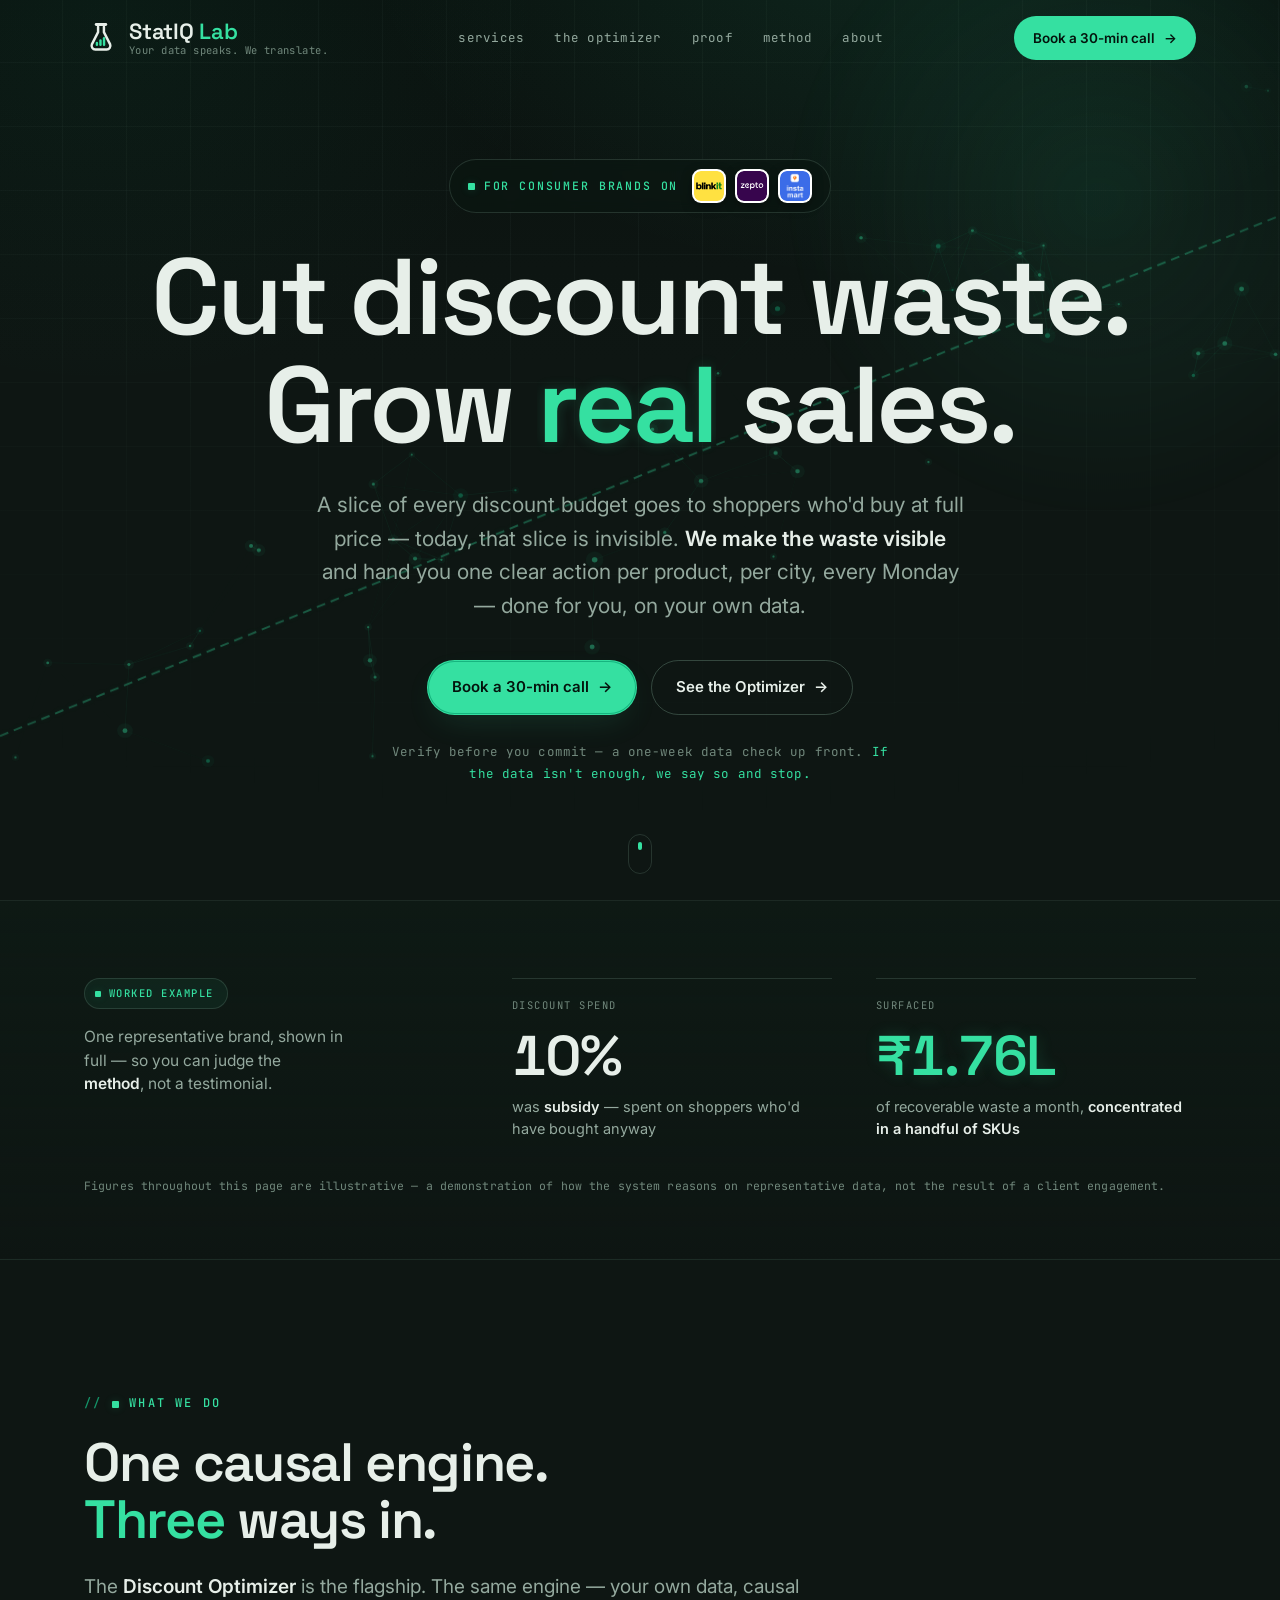
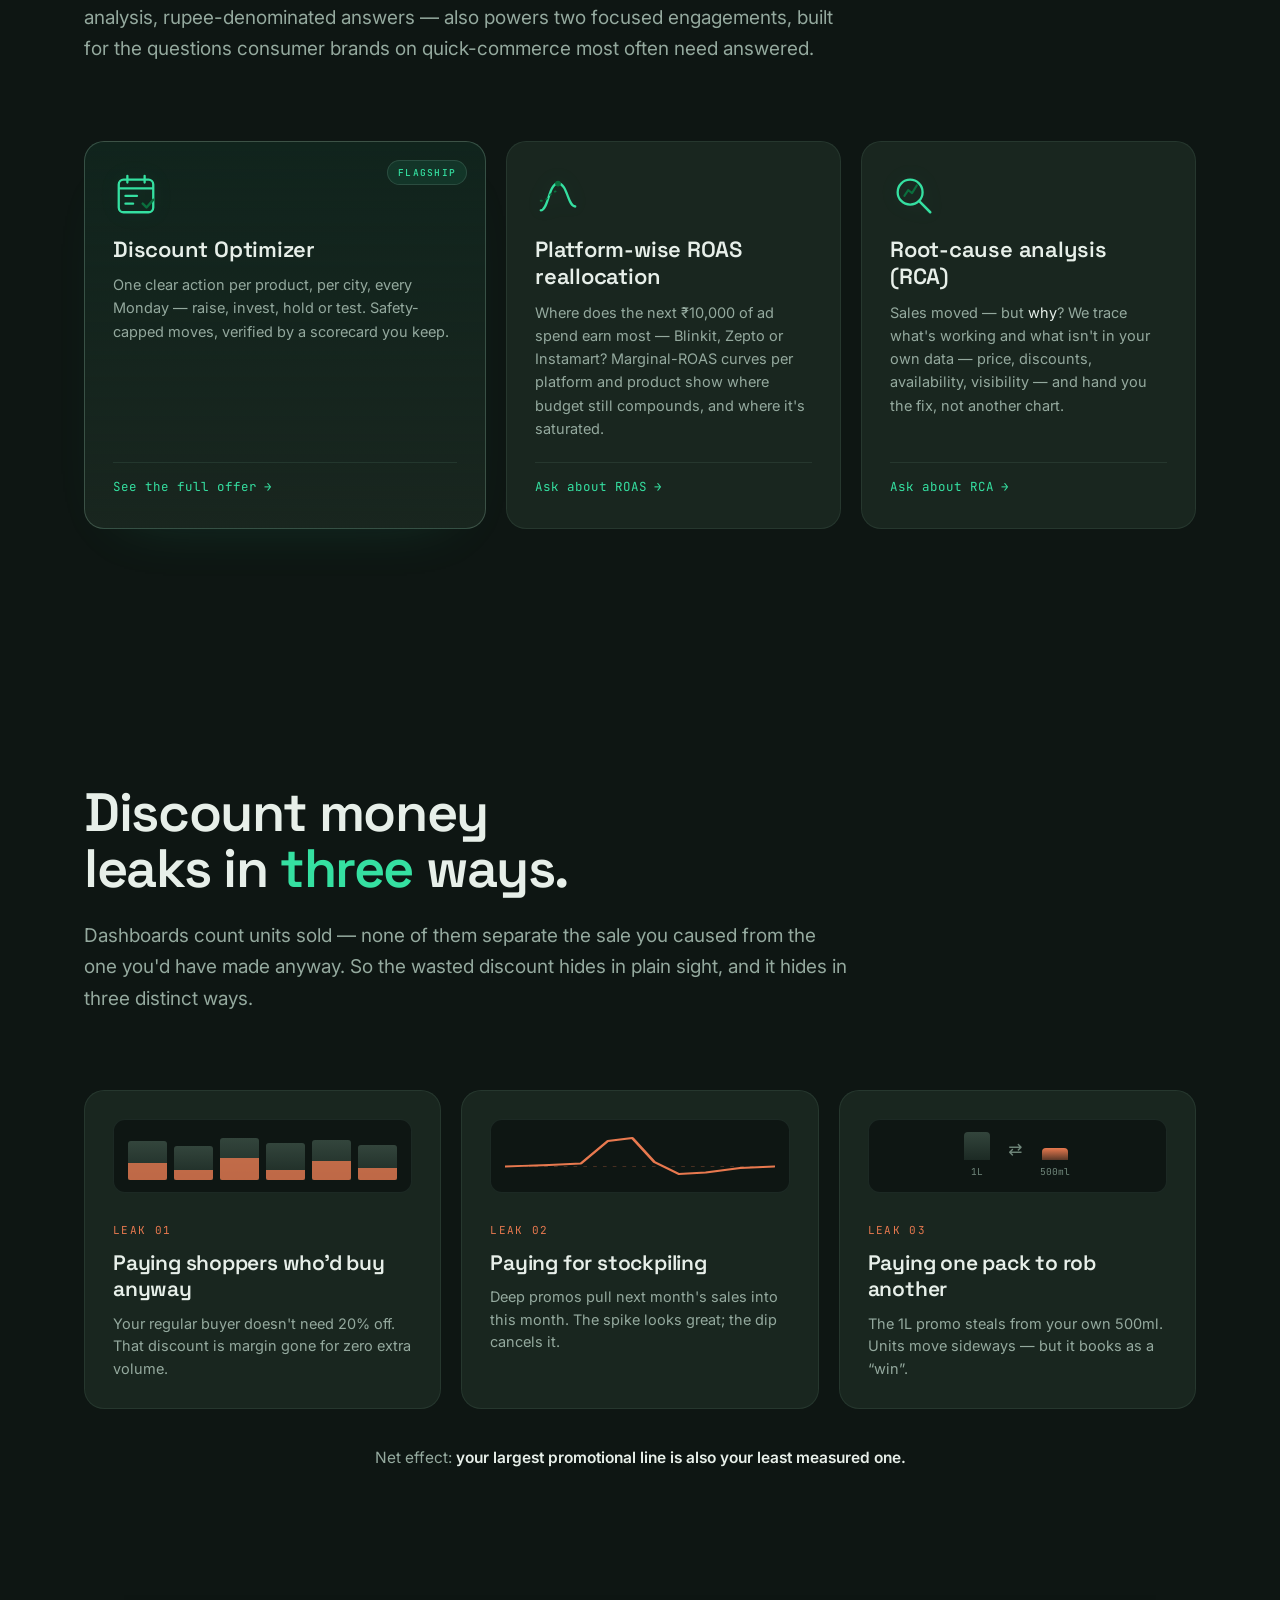
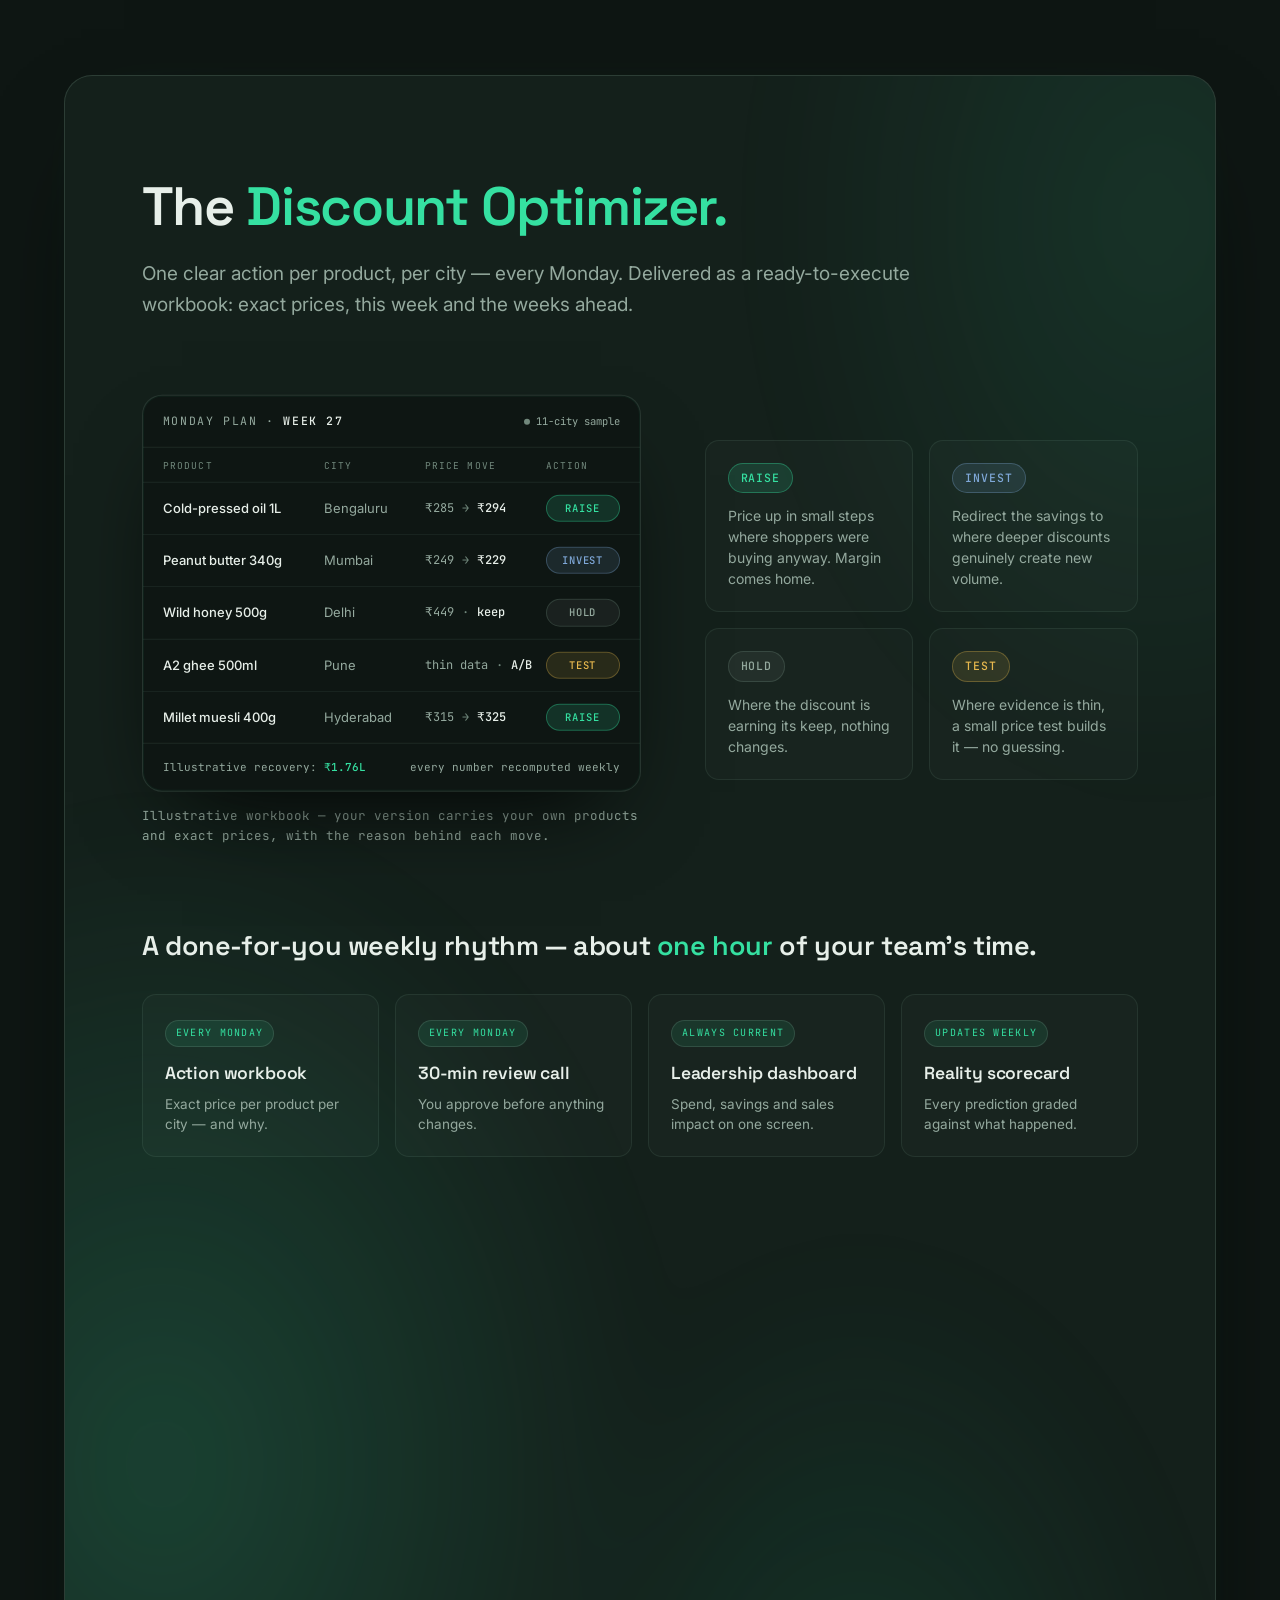
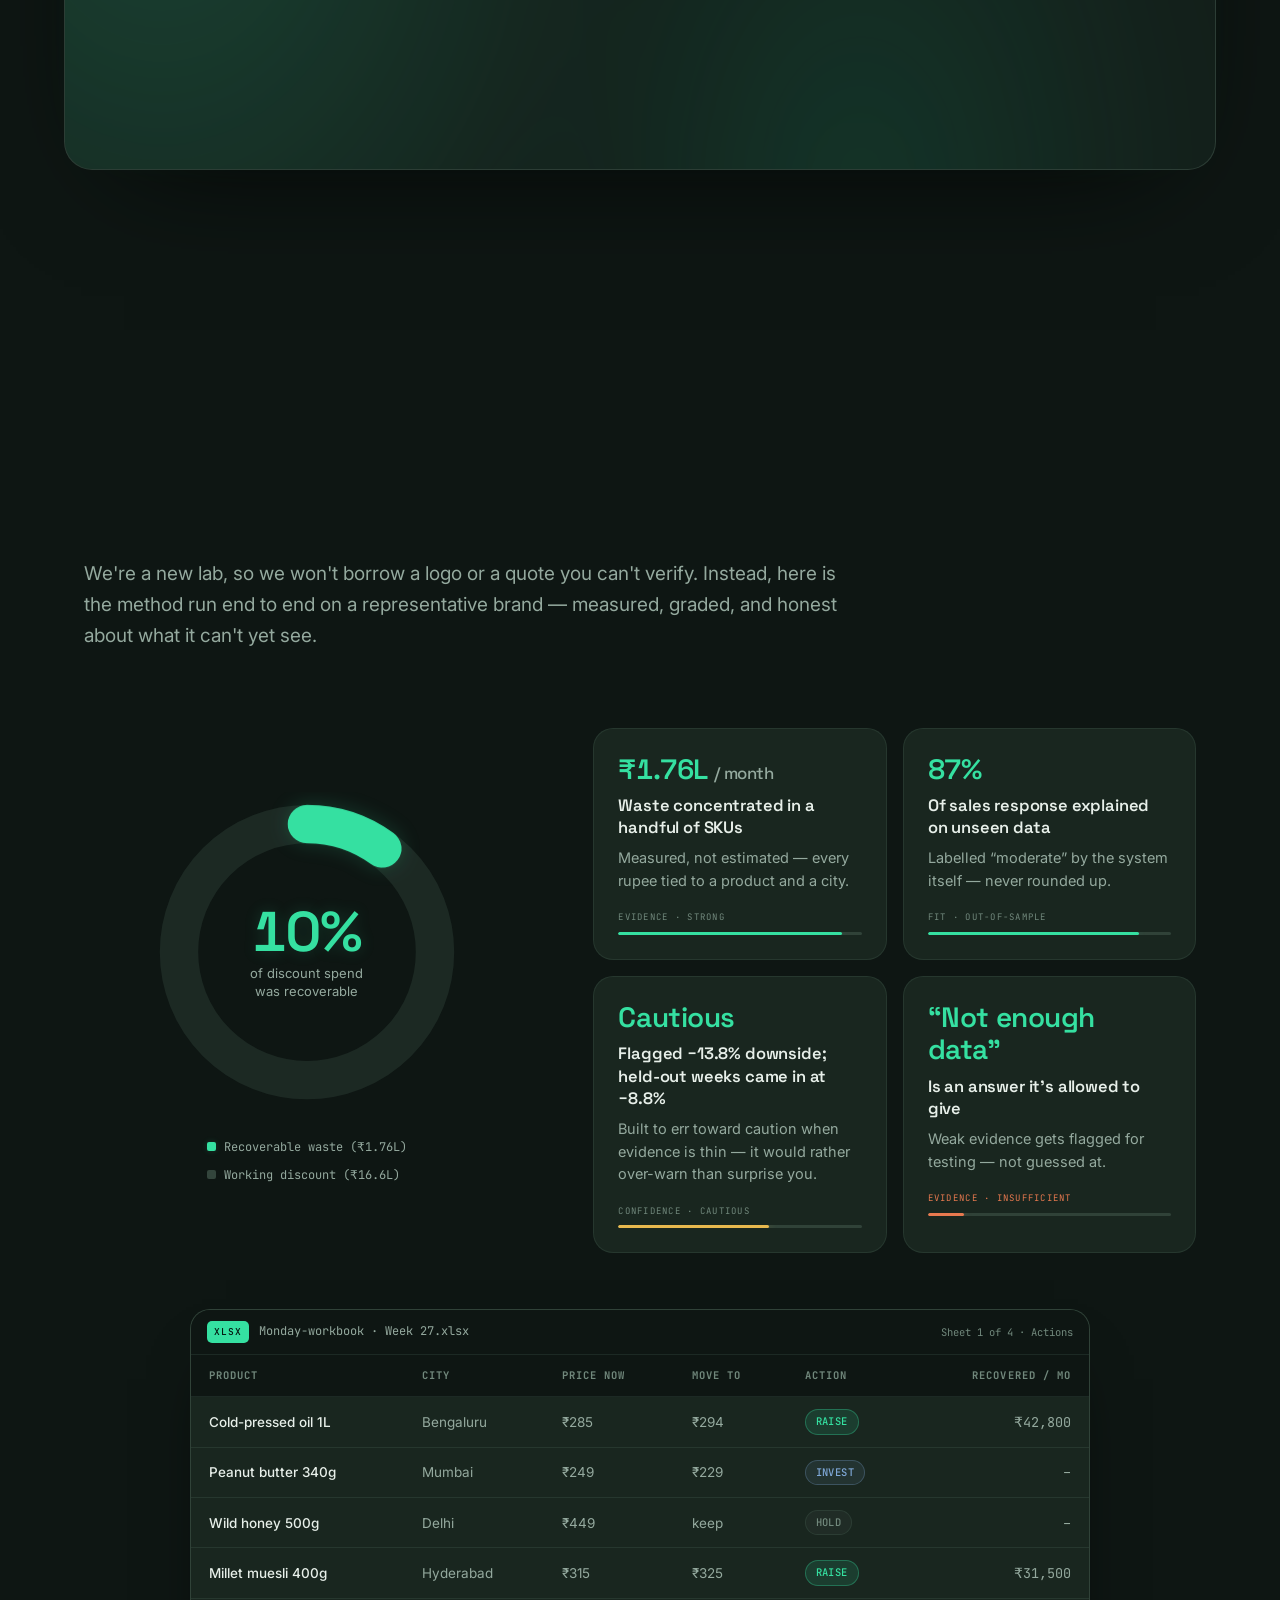
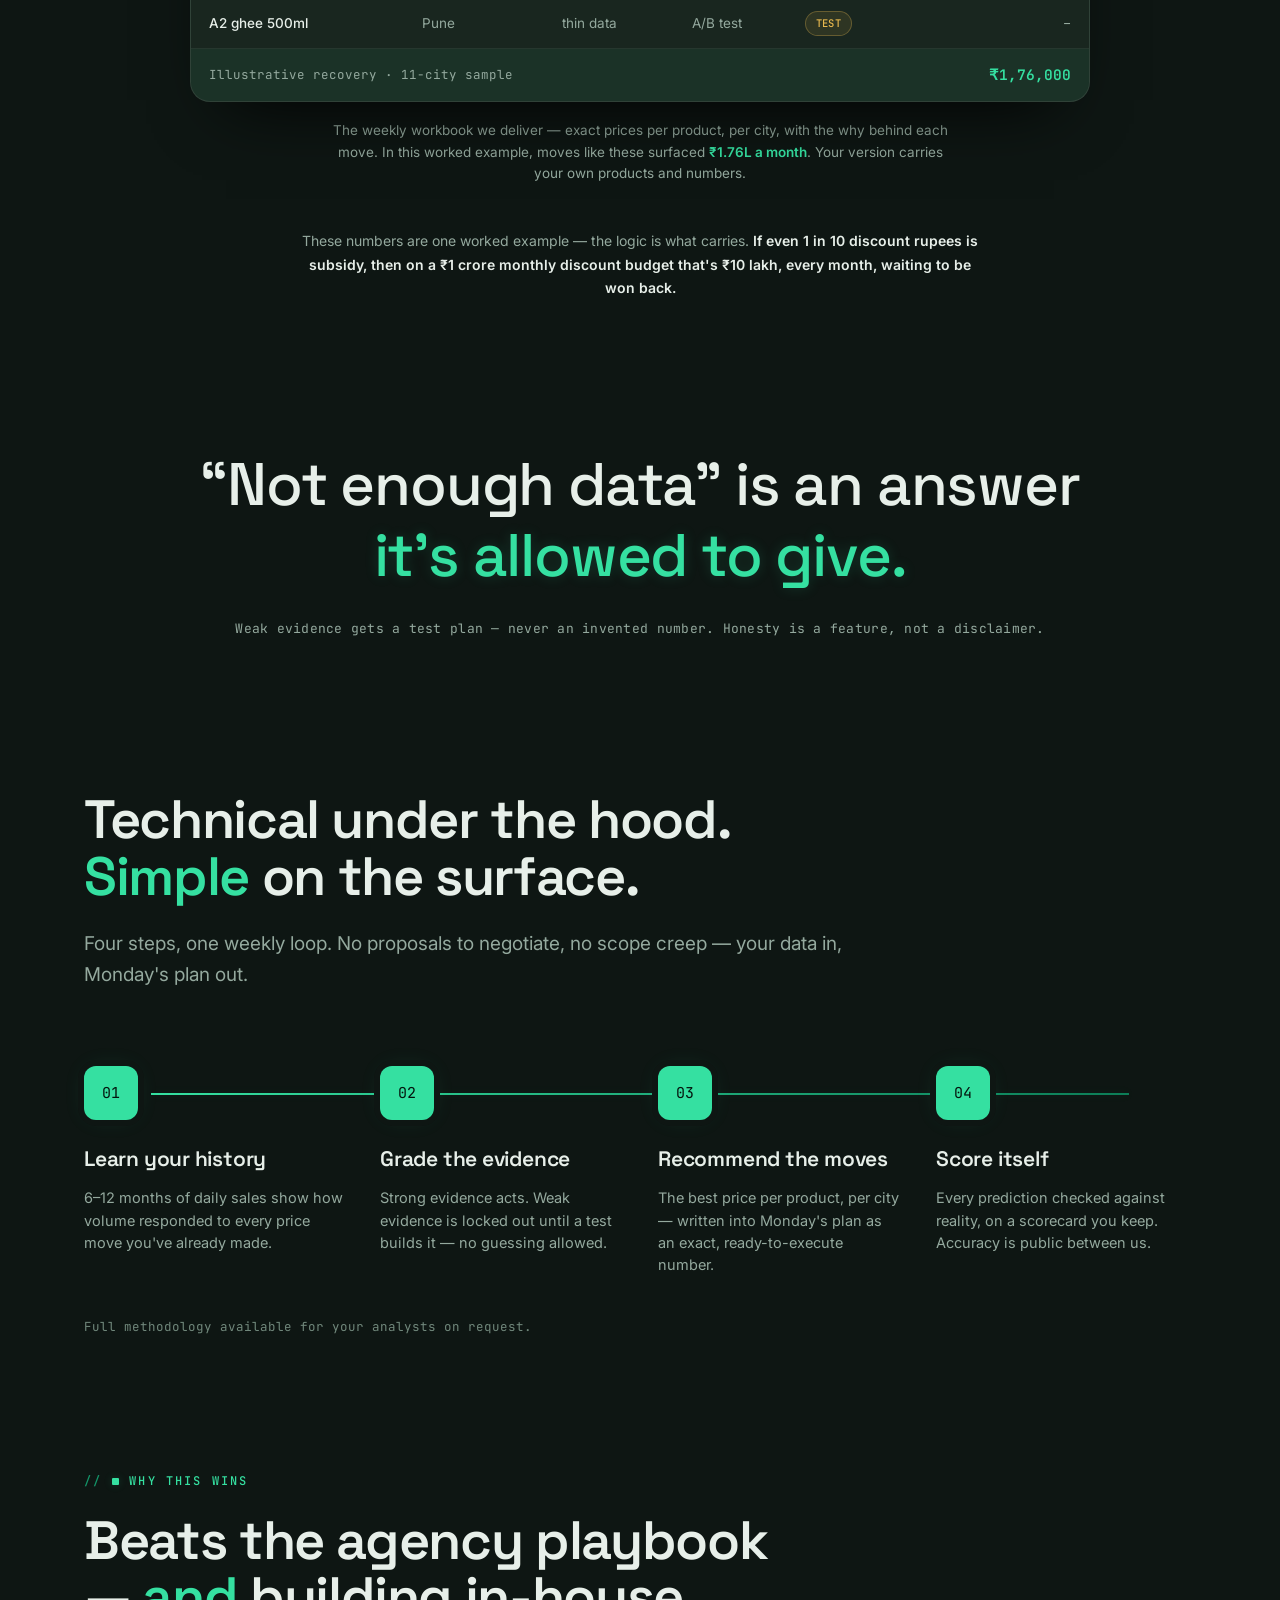
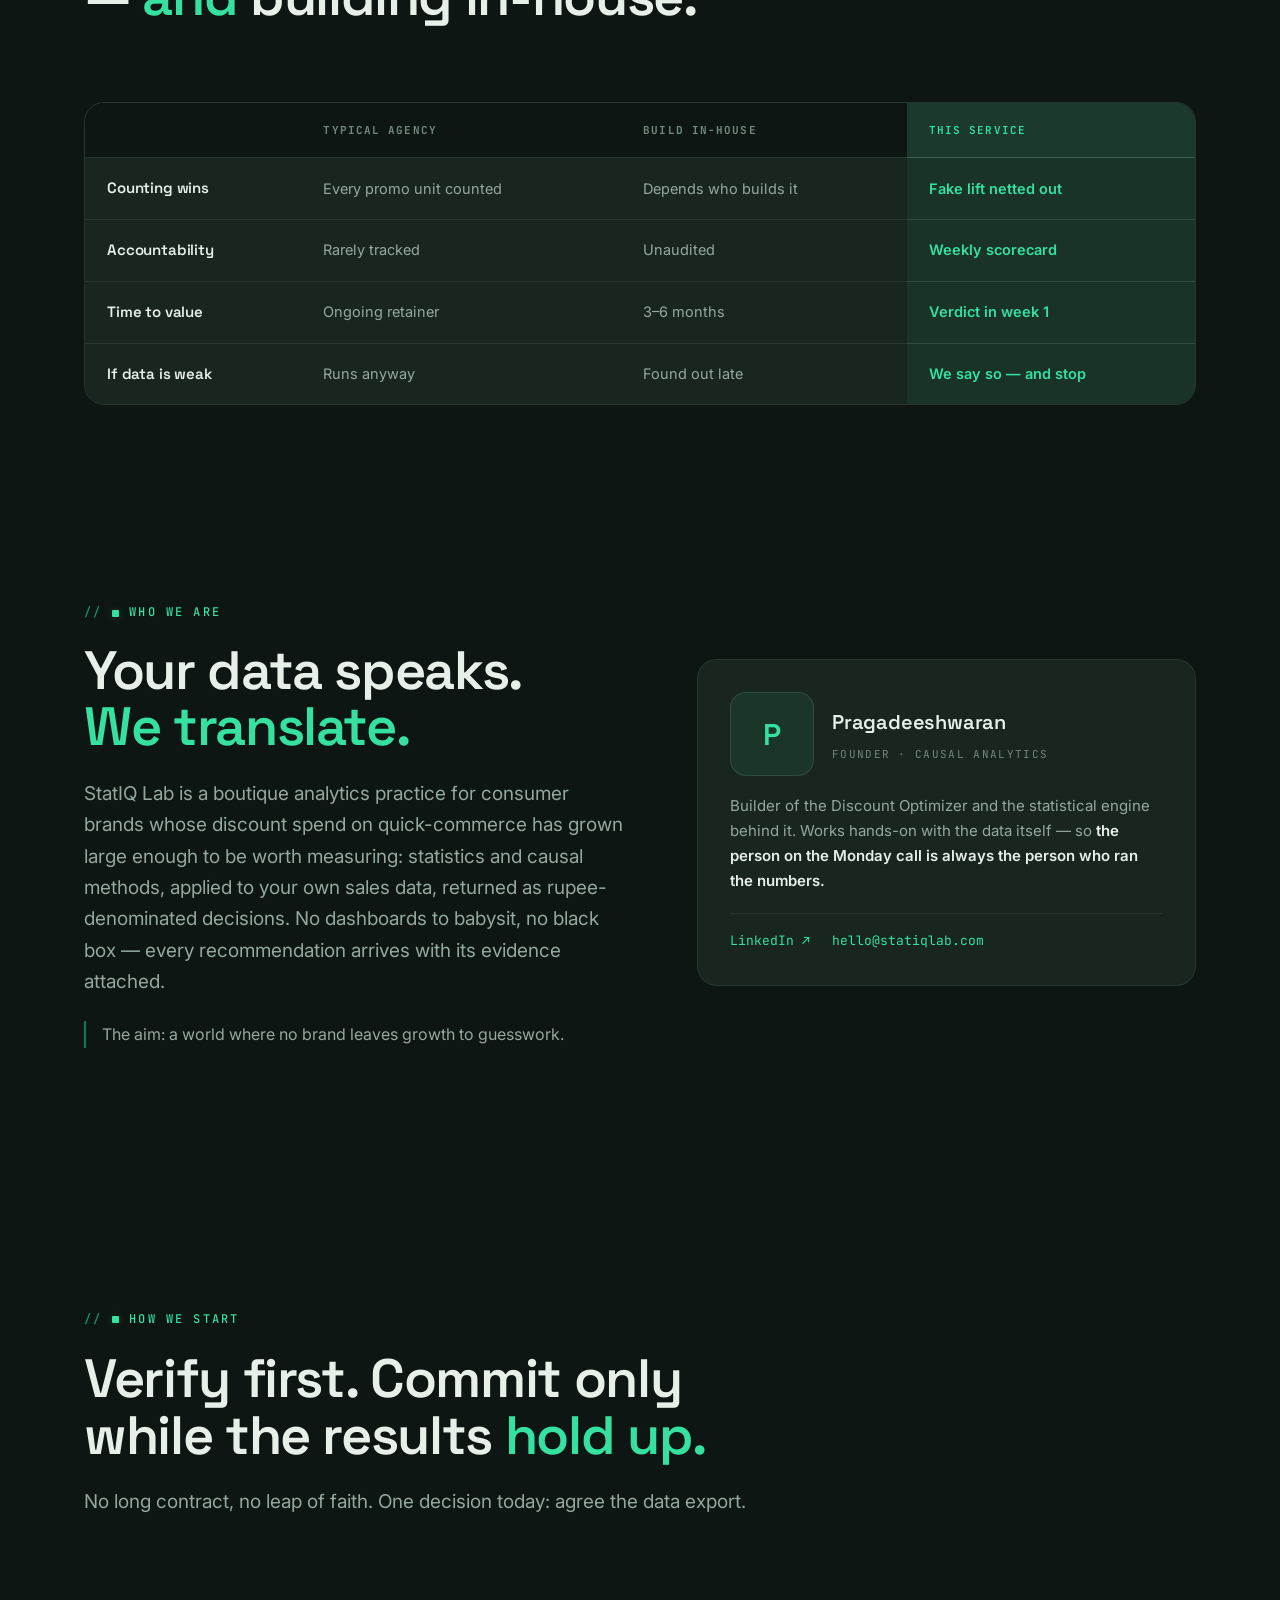
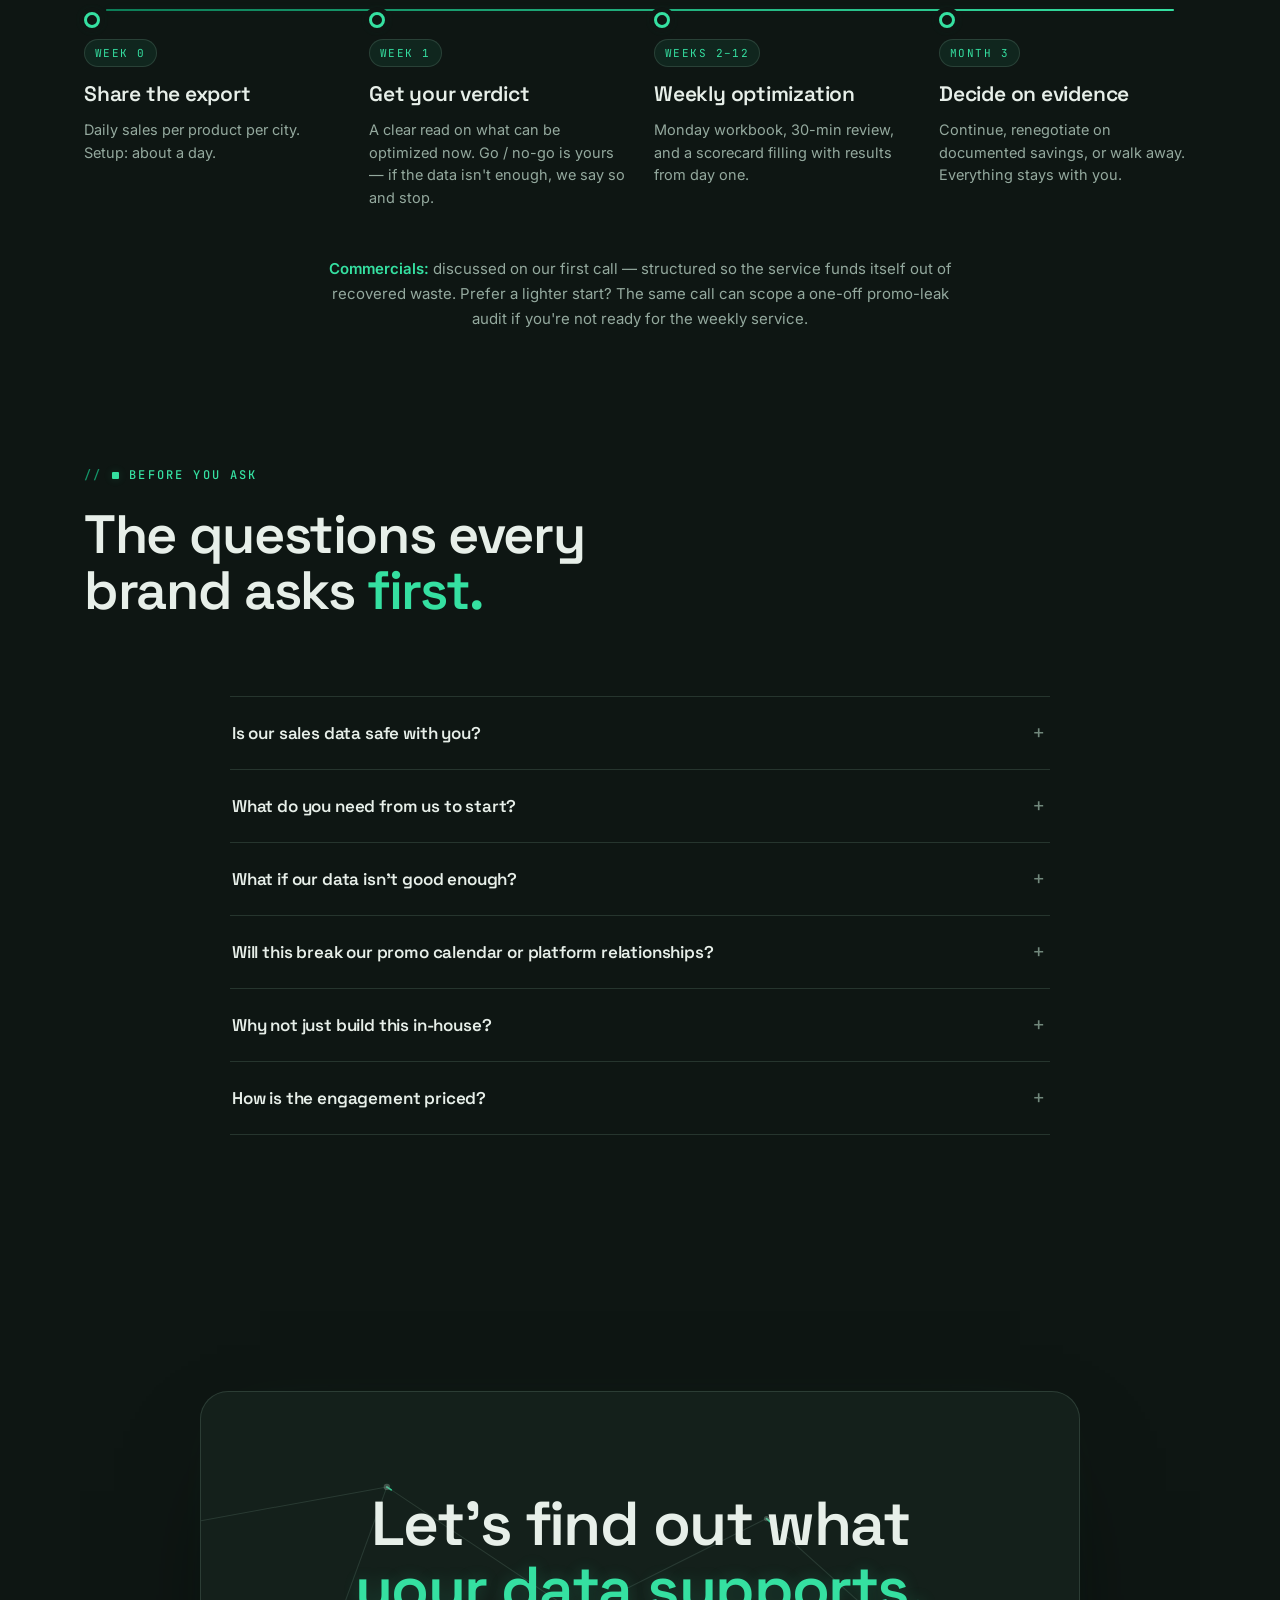
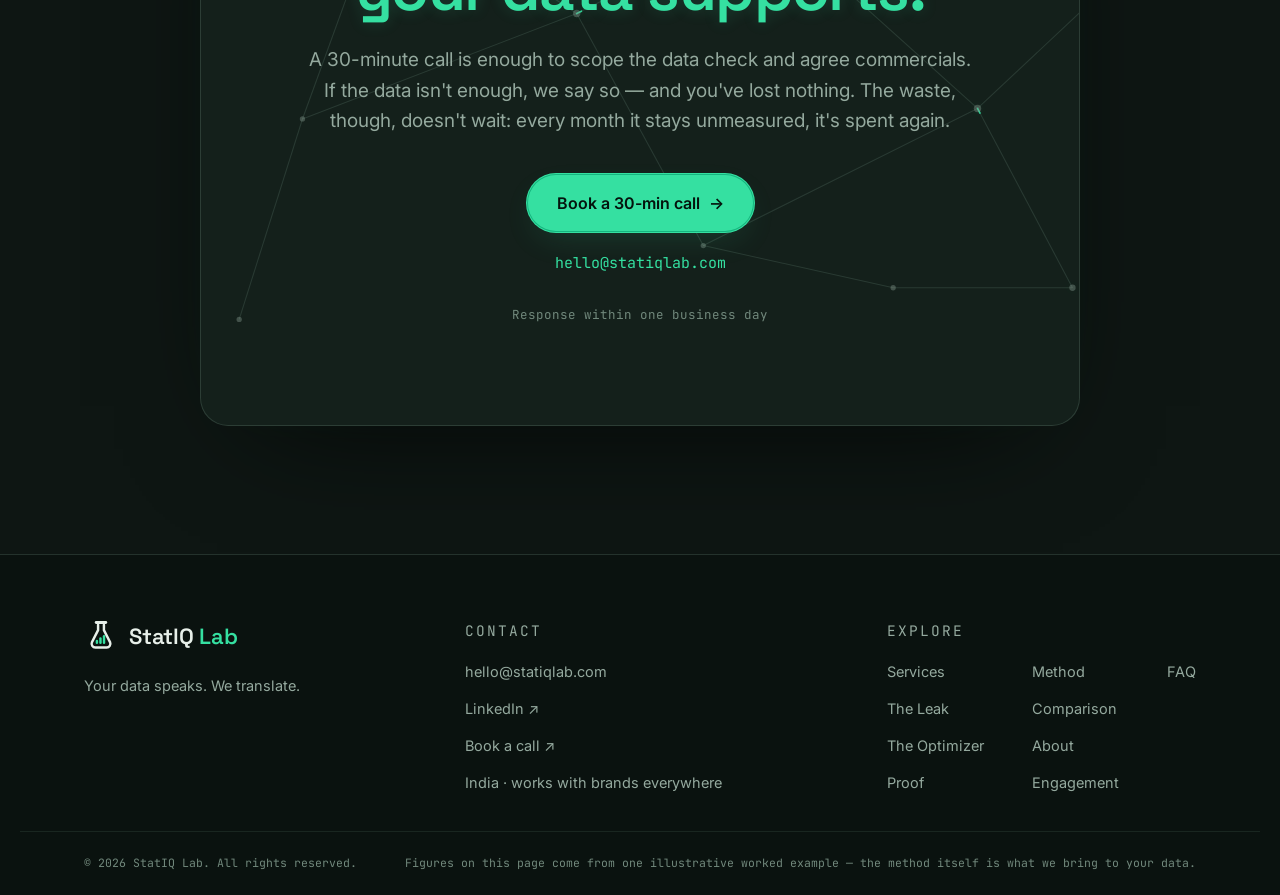
==== commit 7e979adc: "Tune "Instrument": lift base, cut glow, add motion Responding to feedback (too dark / too much glow;" ====
--- a/website/index.html
+++ b/website/index.html
@@ -51,7 +51,7 @@
   }
   </script>
 
-  <link rel="stylesheet" href="css/styles.css?v=3" />
+  <link rel="stylesheet" href="css/styles.css?v=4" />
   <script>
     document.documentElement.className += " js";
     /* curtain decision before first paint: play once per session */
@@ -85,6 +85,9 @@
 
   <!-- ===== Scroll progress bar ===== -->
   <div class="scroll-progress" aria-hidden="true"><span id="progressBar"></span></div>
+
+  <!-- ===== Left plot-axis spine (draws with scroll) ===== -->
+  <div class="spine" aria-hidden="true"><span class="spine__fill" id="spineFill"></span></div>
 
   <a class="skip-link" href="#top">Skip to content</a>
 
@@ -512,21 +515,25 @@
             <span class="proof-card__big"><span class="num" data-count="1.76" data-decimals="2" data-prefix="₹" data-suffix="L">₹0L</span> <em>/ month</em></span>
             <h3>Waste concentrated in a handful of SKUs</h3>
             <p>Measured, not estimated — every rupee tied to a product and a city.</p>
+            <div class="gauge" aria-hidden="true"><i>evidence · strong</i><span style="--lvl:92%"></span></div>
           </article>
           <article class="proof-card reveal" data-reveal data-delay="1">
             <span class="proof-card__big"><span class="num" data-count="87" data-suffix="%">0%</span></span>
             <h3>Of sales response explained on unseen data</h3>
             <p>Labelled “moderate” by the system itself — never rounded up.</p>
+            <div class="gauge" aria-hidden="true"><i>fit · out-of-sample</i><span style="--lvl:87%"></span></div>
           </article>
           <article class="proof-card reveal" data-reveal data-delay="2">
             <span class="proof-card__big">Cautious</span>
             <h3>Flagged −13.8% downside; held-out weeks came in at −8.8%</h3>
             <p>Built to err toward caution when evidence is thin — it would rather over-warn than surprise you.</p>
+            <div class="gauge gauge--mid" aria-hidden="true"><i>confidence · cautious</i><span style="--lvl:62%"></span></div>
           </article>
           <article class="proof-card reveal" data-reveal data-delay="3">
             <span class="proof-card__big">“Not enough data”</span>
             <h3>Is an answer it's allowed to give</h3>
             <p>Weak evidence gets flagged for testing — not guessed at.</p>
+            <div class="gauge gauge--low" aria-hidden="true"><i>evidence · insufficient</i><span style="--lvl:15%"></span></div>
           </article>
         </div>
       </div>
@@ -928,6 +935,6 @@
     </div>
   </footer>
 
-  <script src="js/script.js?v=3"></script>
+  <script src="js/script.js?v=4"></script>
 </body>
 </html>
--- a/website/css/styles.css
+++ b/website/css/styles.css
@@ -6,12 +6,12 @@
    ========================================================= */
 
 :root {
-  /* ---- surfaces (warm near-black, green cast) ---- */
-  --void:      #06100c;
-  --void-2:    #050d0a;
-  --panel:     #0a1611;
-  --panel-2:   #0e1d16;
-  --panel-3:   #12241c;
+  /* ---- surfaces (lifted charcoal-green) ---- */
+  --void:      #0e1613;
+  --void-2:    #0a120f;
+  --panel:     #14201b;
+  --panel-2:   #19261f;
+  --panel-3:   #1f2d26;
 
   /* ---- lines / grid ---- */
   --line:      rgba(126,166,146,.13);
@@ -29,8 +29,8 @@
   --signal-2:  #16b57f;
   --signal-3:  #0c7d57;
   --signal-ink:#04140d;
-  --glow:      rgba(53,224,161,.16);
-  --glow-2:    rgba(53,224,161,.32);
+  --glow:      rgba(53,224,161,.09);
+  --glow-2:    rgba(53,224,161,.18);
 
   /* ---- functional (rationed) ---- */
   --amber:     #e7b84e;
@@ -100,6 +100,13 @@
   background: linear-gradient(90deg, var(--signal-3), var(--signal));
   box-shadow: 0 0 12px var(--glow-2);
 }
+
+/* ---------- left plot-axis spine (draws with scroll) ---------- */
+.spine { position: fixed; left: 32px; top: 15vh; bottom: 15vh; width: 2px; z-index: 90; background: var(--line-2); border-radius: 2px; }
+.spine::before { content: ""; position: absolute; left: -5px; top: 0; bottom: 0; width: 7px; background: repeating-linear-gradient(180deg, var(--line-2) 0 1px, transparent 1px 56px); }
+.spine__fill { position: absolute; top: 0; left: 0; width: 100%; height: 0%; border-radius: 2px; background: linear-gradient(180deg, var(--signal-3), var(--signal)); box-shadow: 0 0 8px var(--glow-2); }
+.spine__fill::after { content: ""; position: absolute; left: 50%; bottom: -3px; transform: translateX(-50%); width: 7px; height: 7px; border-radius: 50%; background: var(--signal); box-shadow: 0 0 10px var(--glow-2); }
+@media (max-width: 1380px) { .spine { display: none; } }
 
 /* ---------- skip link ---------- */
 .skip-link {
@@ -310,7 +317,7 @@
   display: flex; flex-direction: column; justify-content: center;
   padding: 132px var(--pad) 88px; overflow: hidden; z-index: 2; text-align: center;
 }
-.hero__canvas { position: absolute; inset: 0; width: 100%; height: 100%; z-index: 0; opacity: .55; -webkit-mask-image: radial-gradient(120% 90% at 50% 55%, #000 45%, transparent 90%); mask-image: radial-gradient(120% 90% at 50% 55%, #000 45%, transparent 90%); }
+.hero__canvas { position: absolute; inset: 0; width: 100%; height: 100%; z-index: 0; opacity: .46; -webkit-mask-image: radial-gradient(120% 90% at 50% 55%, #000 45%, transparent 90%); mask-image: radial-gradient(120% 90% at 50% 55%, #000 45%, transparent 90%); }
 .hero__glow { position: absolute; z-index: 0; width: 720px; height: 720px; right: -180px; top: -160px; background: radial-gradient(circle, var(--glow), transparent 62%); filter: blur(12px); pointer-events: none; }
 
 .hero__inner { position: relative; z-index: 3; max-width: 1000px; margin: 0 auto; width: 100%; }
@@ -329,7 +336,7 @@
 .hw i { display: inline-block; font-style: normal; will-change: transform; }
 .js .hw i { transform: translateY(115%); animation: wordUp 1s var(--ease) forwards; animation-delay: calc(.18s + var(--i, 0) * .07s); }
 @keyframes wordUp { to { transform: translateY(0); } }
-.hw .serif { color: var(--signal); font-style: normal; text-shadow: 0 0 26px var(--glow-2); }
+.hw .serif { color: var(--signal); font-style: normal; text-shadow: 0 0 14px var(--glow-2); }
 
 .hero__sub { font-size: clamp(17px, 2.3vw, 21px); color: var(--muted); max-width: 50ch; margin: 0 auto; line-height: 1.6; }
 .hero__sub strong { color: var(--text); }
@@ -365,7 +372,7 @@
 .stat { border-top: 1px solid var(--line-2); padding-top: 18px; }
 .stat__kick { display: block; font-family: var(--ff-mono); font-size: 10.5px; letter-spacing: .14em; text-transform: uppercase; color: var(--faint); margin-bottom: 14px; }
 .stat__num { font-family: var(--ff-display); font-weight: 600; font-size: clamp(38px, 4.8vw, 56px); line-height: 1; color: var(--text); display: block; margin-bottom: 12px; letter-spacing: -.02em; }
-.stat--hero .stat__num { color: var(--signal); text-shadow: 0 0 30px var(--glow-2); }
+.stat--hero .stat__num { color: var(--signal); text-shadow: 0 0 16px var(--glow-2); }
 .stat__num .num { font-family: var(--ff-display); }
 .stat__label { font-size: 14.5px; color: var(--muted); line-height: 1.5; }
 .stat__label strong { color: var(--text); }
@@ -537,7 +544,7 @@
 .donut__val { stroke: var(--signal); stroke-linecap: round; stroke-dasharray: 502.65; stroke-dashoffset: 502.65; filter: drop-shadow(0 0 6px var(--glow-2)); transition: stroke-dashoffset 1.6s var(--ease) .3s; }
 .donut.in-view .donut__val { stroke-dashoffset: 452.4; }
 .donut__center { position: absolute; inset: 0; display: flex; flex-direction: column; align-items: center; justify-content: center; text-align: center; gap: 4px; }
-.donut__big { font-family: var(--ff-display); font-weight: 600; font-size: clamp(40px, 6vw, 56px); line-height: 1; color: var(--signal); letter-spacing: -.02em; text-shadow: 0 0 30px var(--glow-2); }
+.donut__big { font-family: var(--ff-display); font-weight: 600; font-size: clamp(40px, 6vw, 56px); line-height: 1; color: var(--signal); letter-spacing: -.02em; text-shadow: 0 0 16px var(--glow-2); }
 .donut__big .num { font-family: var(--ff-display); }
 .donut__label { font-size: 13px; color: var(--muted); line-height: 1.4; }
 .donut__legend { display: flex; flex-direction: column; gap: 8px; font-family: var(--ff-mono); font-size: 12px; color: var(--muted); }
@@ -552,6 +559,16 @@
 .proof-card__big em { font-style: normal; font-size: .6em; color: var(--muted); font-weight: 500; }
 .proof-card h3 { font-family: var(--ff-display); font-weight: 600; font-size: 16.5px; color: var(--text); letter-spacing: -.01em; line-height: 1.35; margin-bottom: 8px; }
 .proof-card p { font-size: 14.5px; color: var(--muted); line-height: 1.55; }
+
+/* confidence gauges — evidence strength as an instrument readout */
+.gauge { margin-top: 18px; }
+.gauge i { display: block; font-family: var(--ff-mono); font-size: 9px; font-style: normal; letter-spacing: .14em; text-transform: uppercase; color: var(--faint); margin-bottom: 7px; }
+.gauge > span { display: block; height: 3px; border-radius: 2px; background: var(--line-2); position: relative; overflow: hidden; }
+.gauge > span::after { content: ""; position: absolute; left: 0; top: 0; height: 100%; width: 0; border-radius: 2px; background: var(--signal); box-shadow: 0 0 8px var(--glow-2); transition: width 1.5s var(--ease) .35s; }
+.proof-card.is-visible .gauge > span::after { width: var(--lvl, 100%); }
+.gauge--mid > span::after { background: var(--amber); box-shadow: 0 0 8px rgba(231,184,78,.4); }
+.gauge--low i { color: var(--clay); }
+.gauge--low > span::after { background: var(--clay); box-shadow: 0 0 8px rgba(232,121,79,.4); }
 .proof__foot { margin-top: 44px; text-align: center; font-size: 14px; color: var(--muted); max-width: 76ch; margin-inline: auto; line-height: 1.7; }
 .proof__foot strong { color: var(--text); }
 
@@ -590,7 +607,7 @@
 .qw { display: inline-block; }
 .js .qw { opacity: .12; transition: opacity .7s var(--ease); transition-delay: calc(var(--i, 0) * 85ms); }
 .js .quote.is-visible .qw { opacity: 1; }
-.qw--accent { color: var(--signal); text-shadow: 0 0 26px var(--glow-2); }
+.qw--accent { color: var(--signal); text-shadow: 0 0 14px var(--glow-2); }
 .quote__cite { margin-top: 26px; font-family: var(--ff-mono); font-size: 13px; color: var(--muted); letter-spacing: .02em; }
 
 /* =========================================================
@@ -693,7 +710,7 @@
 .contact__inner { position: relative; max-width: 880px; margin: 0 auto; overflow: hidden; padding: clamp(56px, 8vw, 100px) clamp(28px, 6vw, 70px); border-radius: var(--radius-panel); background: var(--panel); border: 1px solid var(--line-2); box-shadow: 0 40px 120px -60px #000, 0 0 60px -40px var(--glow-2); }
 .contact__inner > * { position: relative; z-index: 1; }
 .contact__title { font-family: var(--ff-display); font-weight: 600; font-size: clamp(34px, 6vw, 62px); line-height: 1.04; letter-spacing: -.025em; color: var(--text); }
-.contact__title em { color: var(--signal); font-style: normal; text-shadow: 0 0 30px var(--glow-2); }
+.contact__title em { color: var(--signal); font-style: normal; text-shadow: 0 0 16px var(--glow-2); }
 .contact__sub { font-size: clamp(16px, 2vw, 19px); color: var(--muted); max-width: 56ch; margin: 24px auto 36px; line-height: 1.6; }
 .contact__cta { display: flex; flex-direction: column; align-items: center; gap: 18px; }
 .contact__email { font-family: var(--ff-mono); font-size: 15px; color: var(--signal); border-bottom: 1px solid transparent; transition: border-color .3s; }
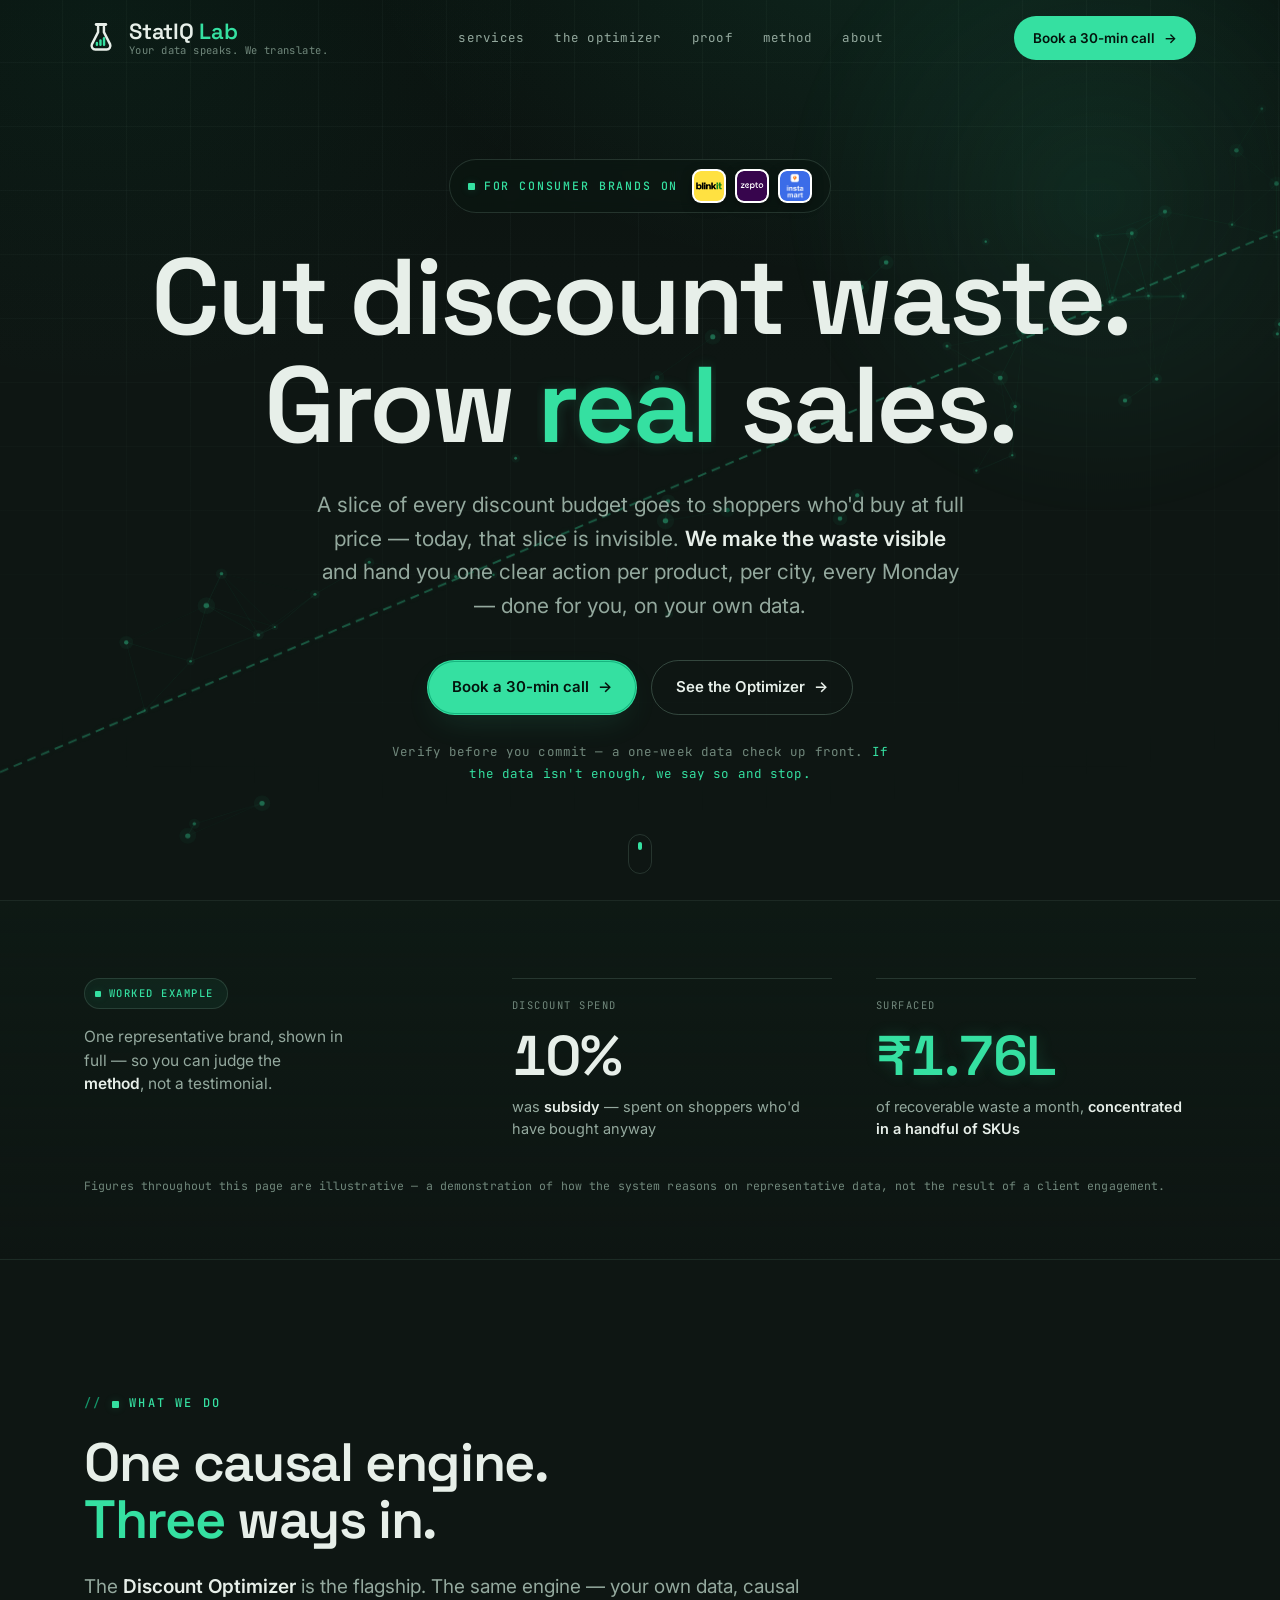
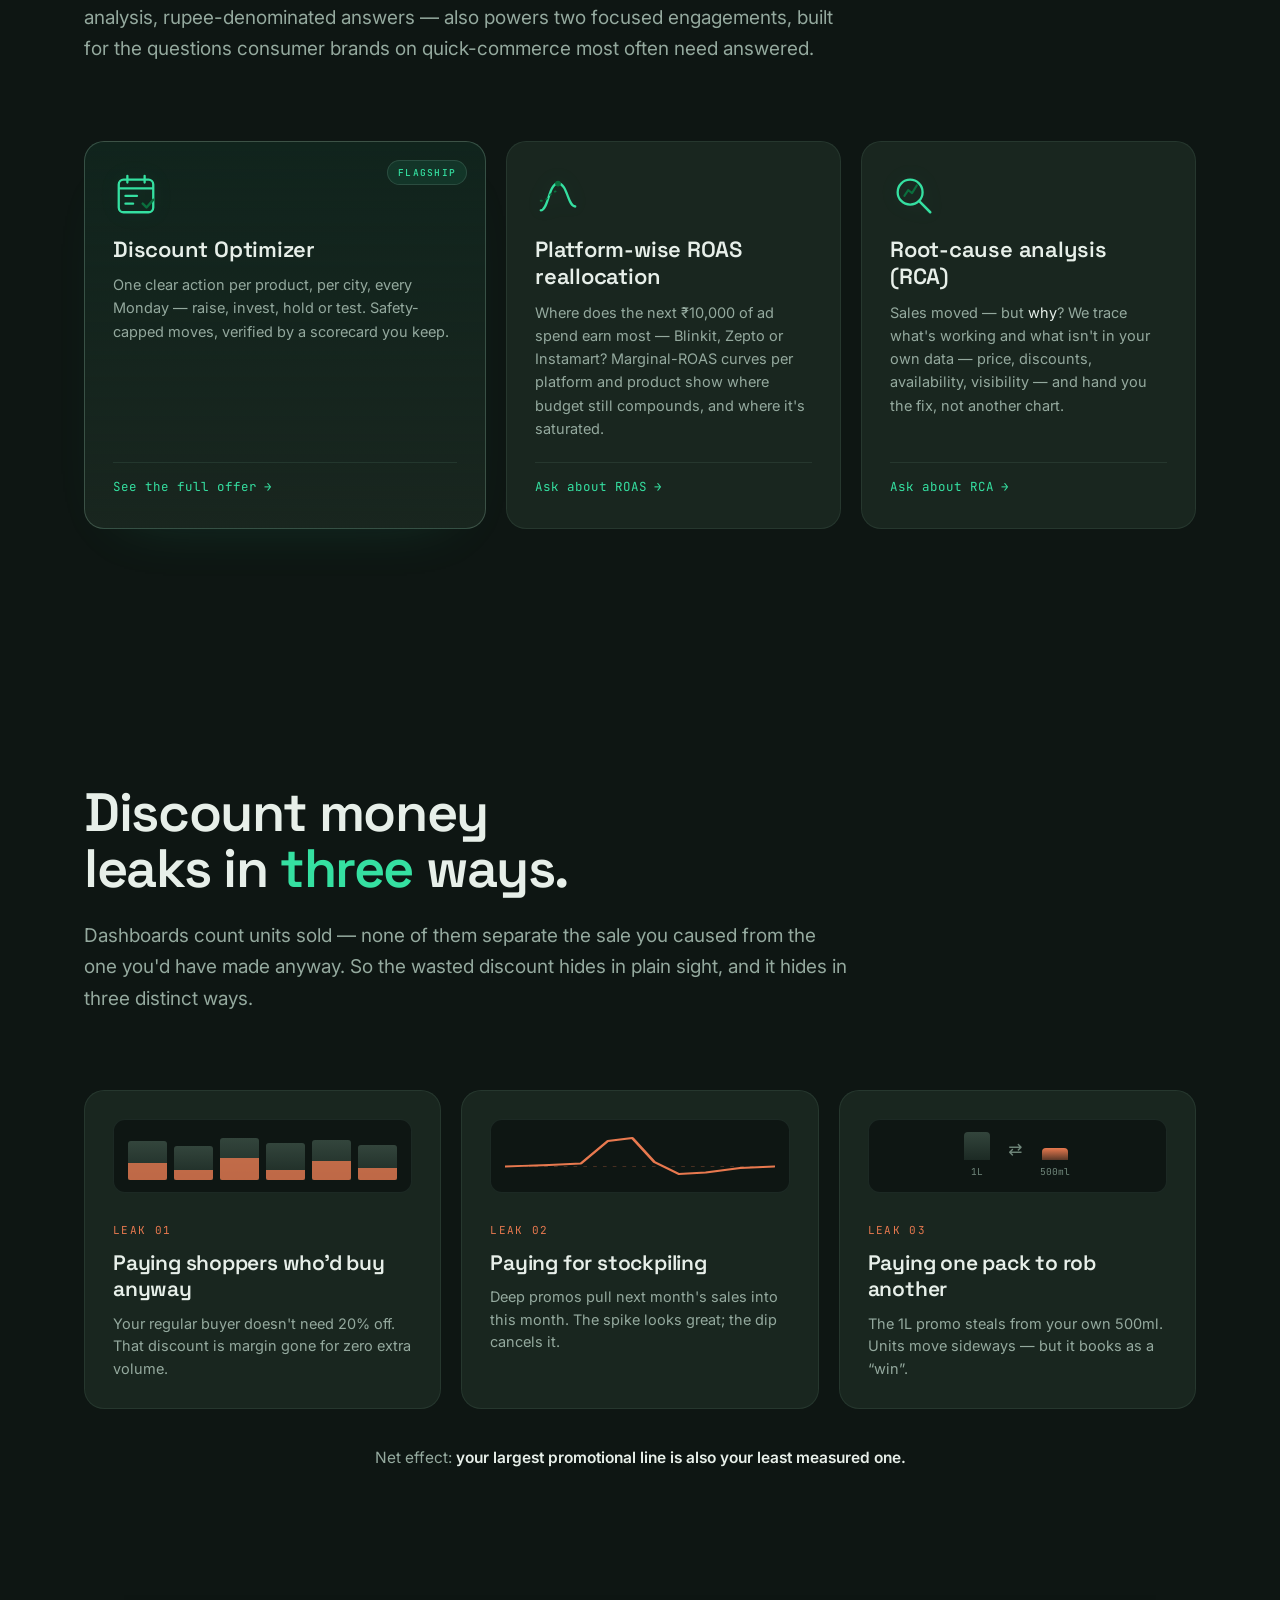
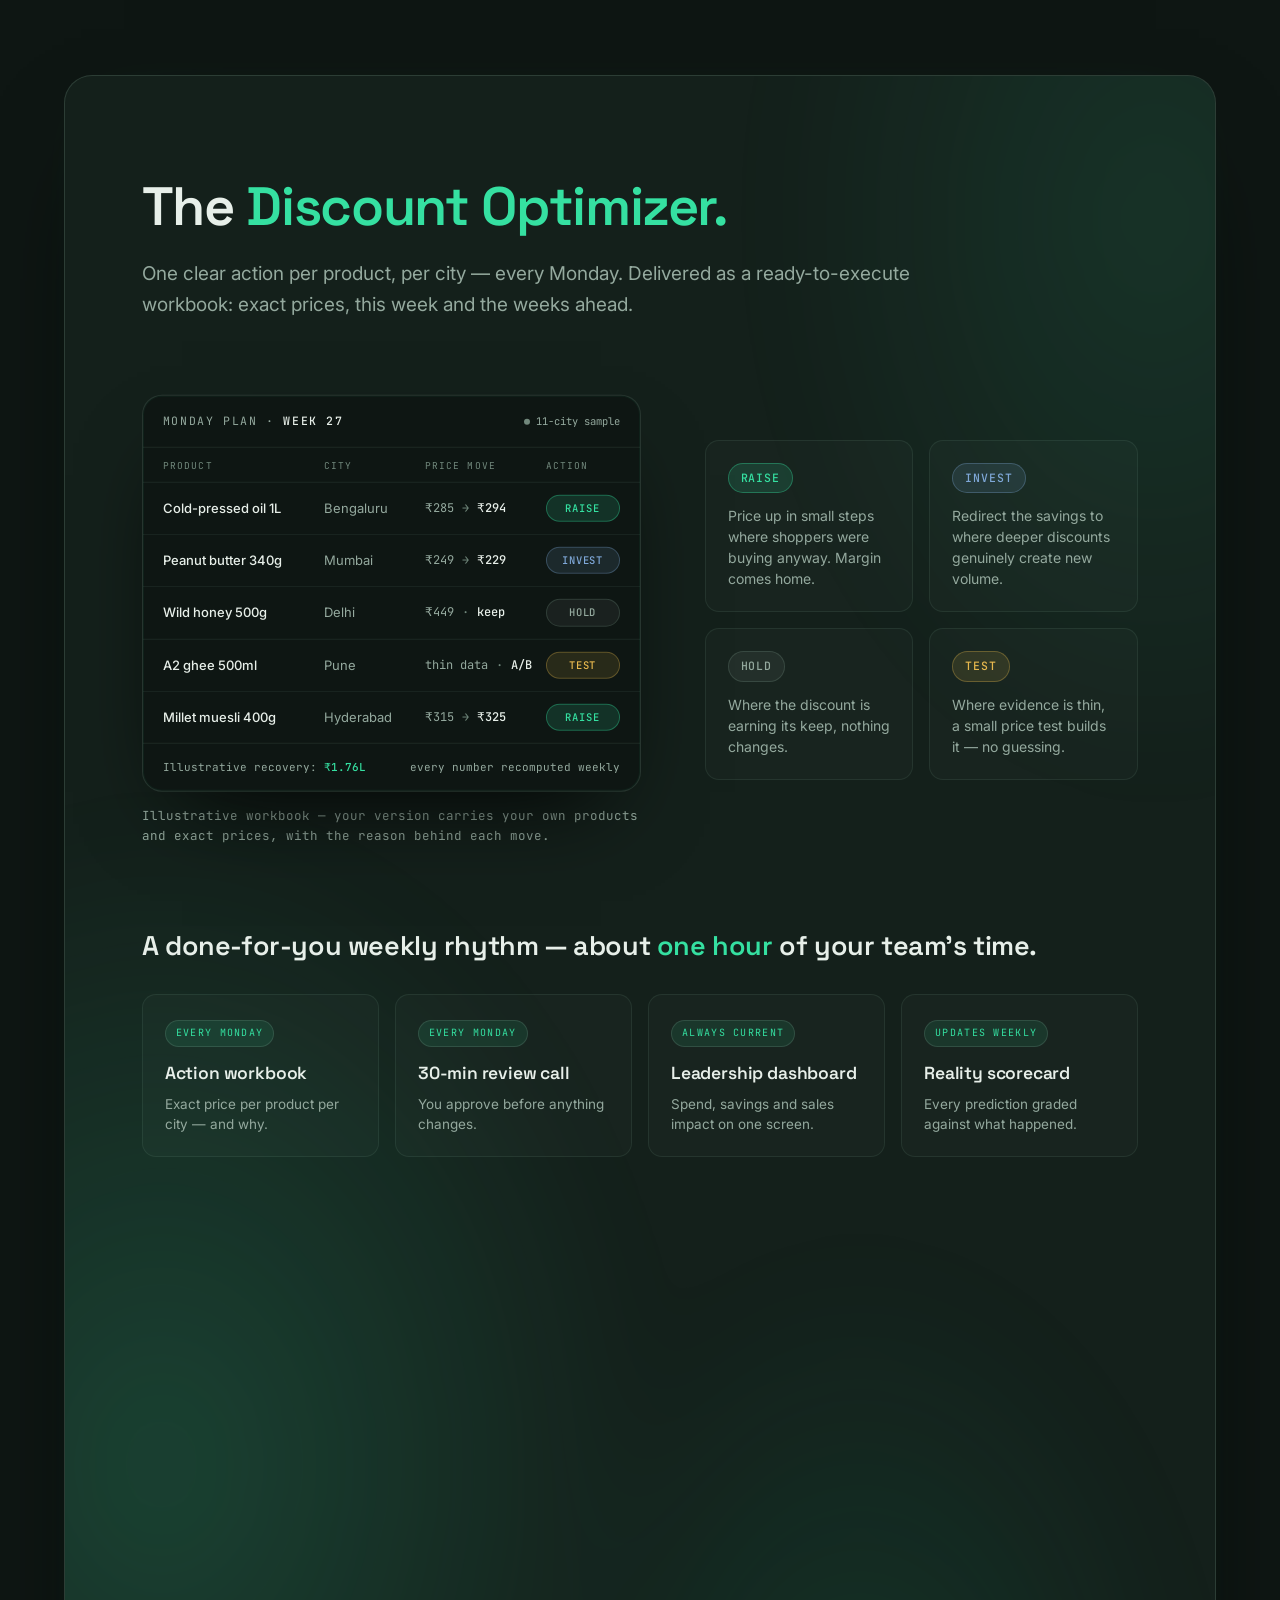
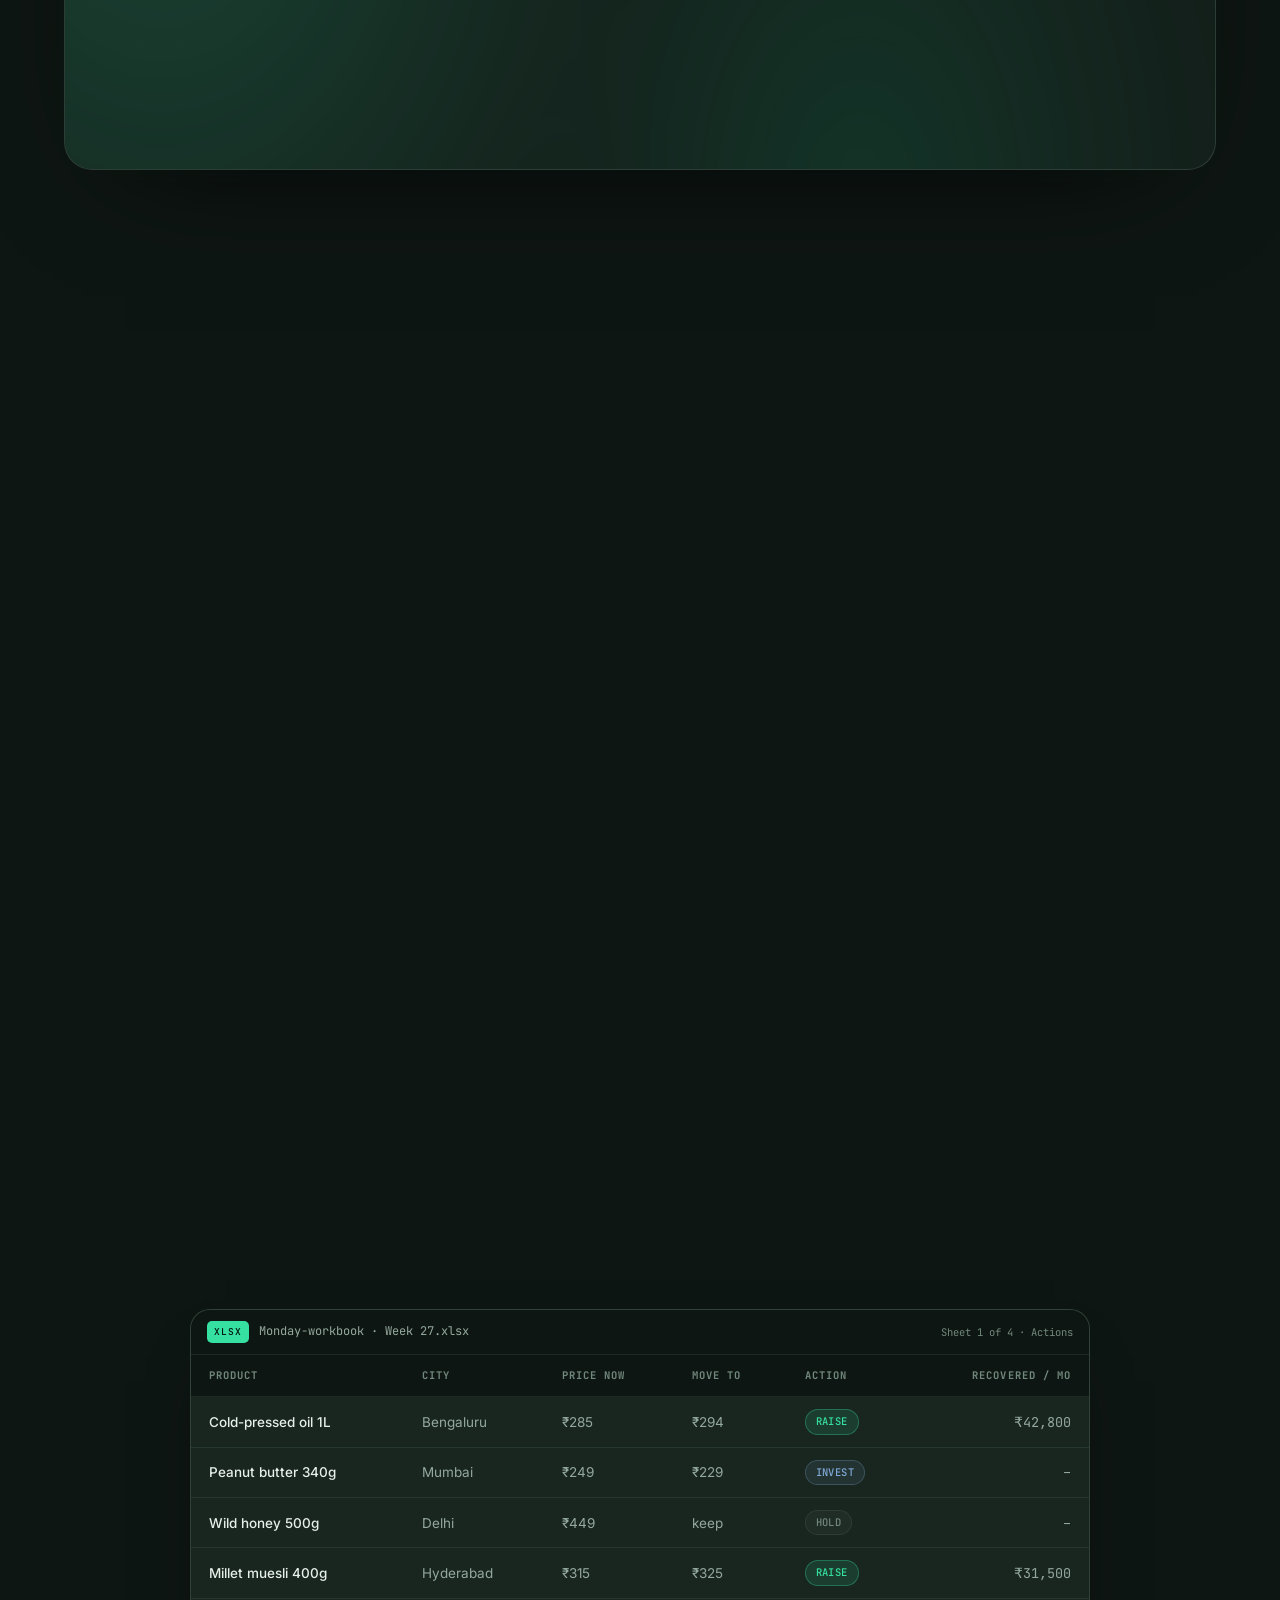
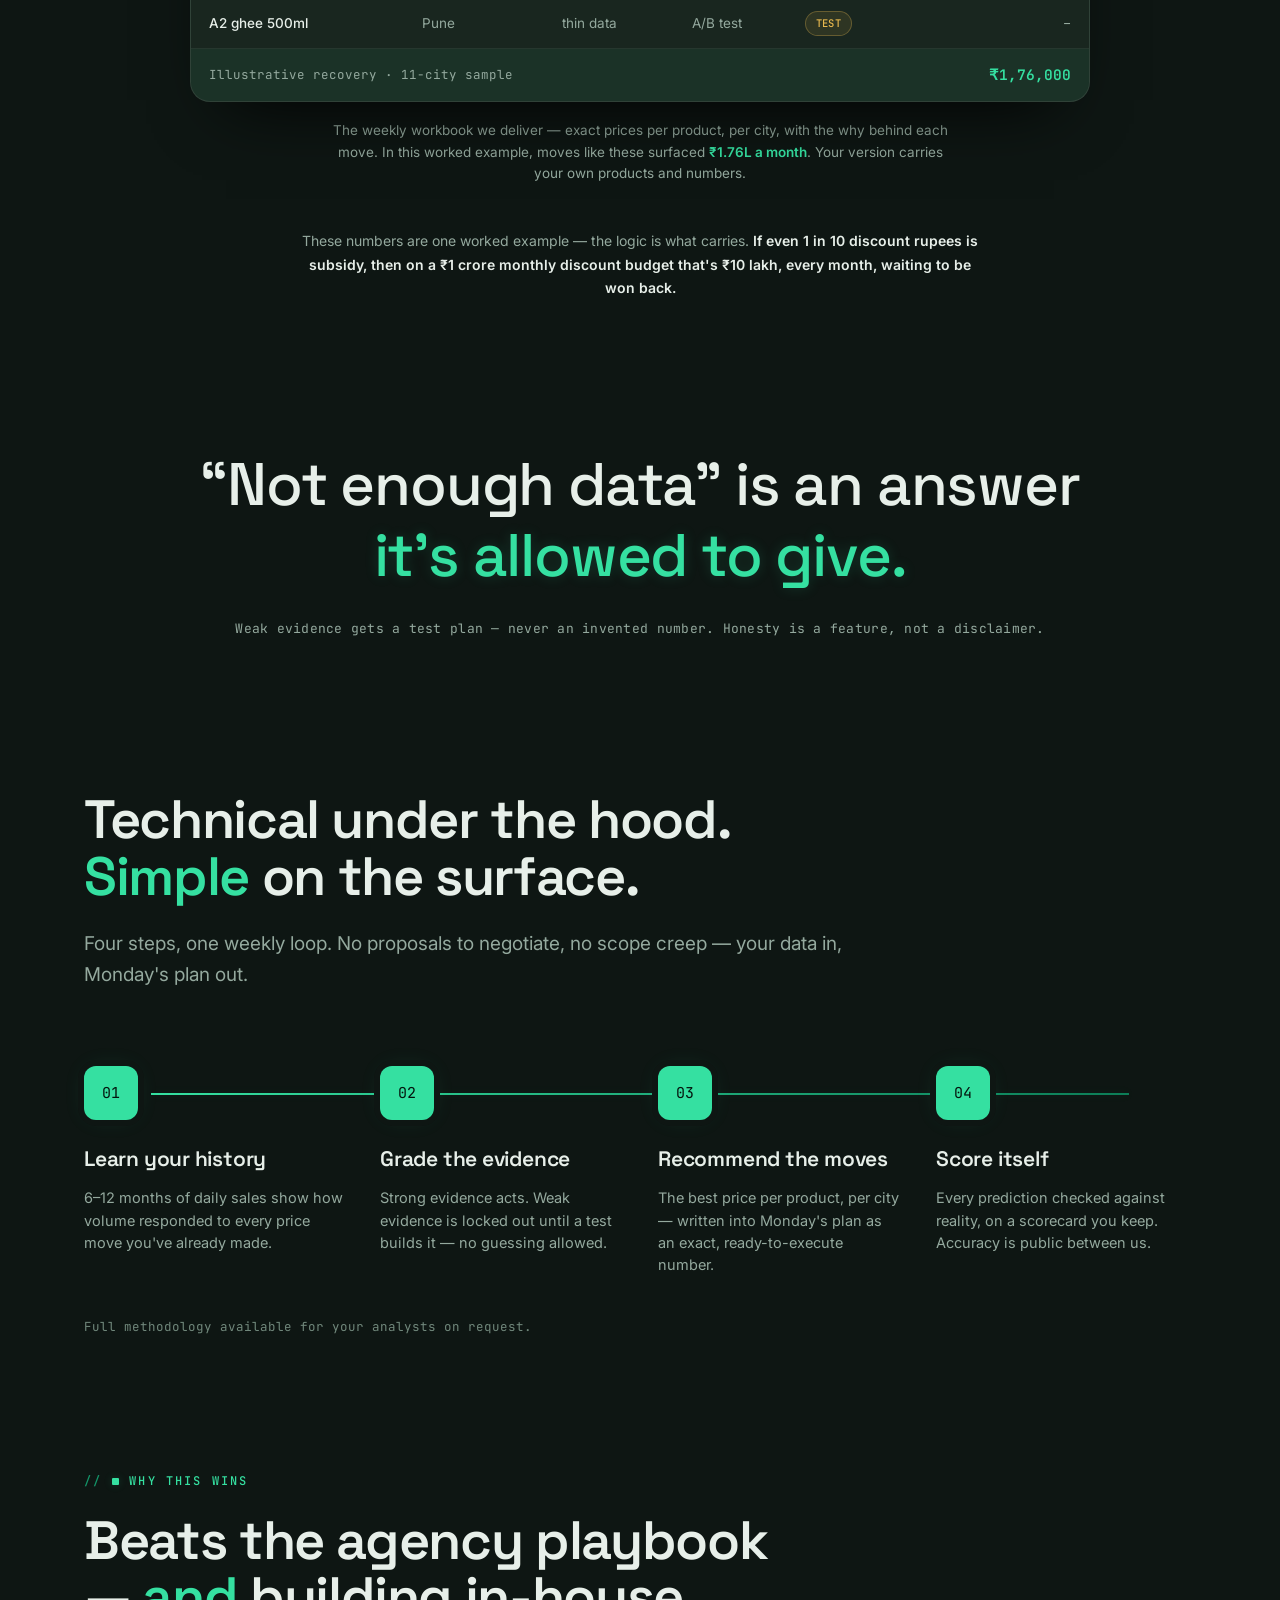
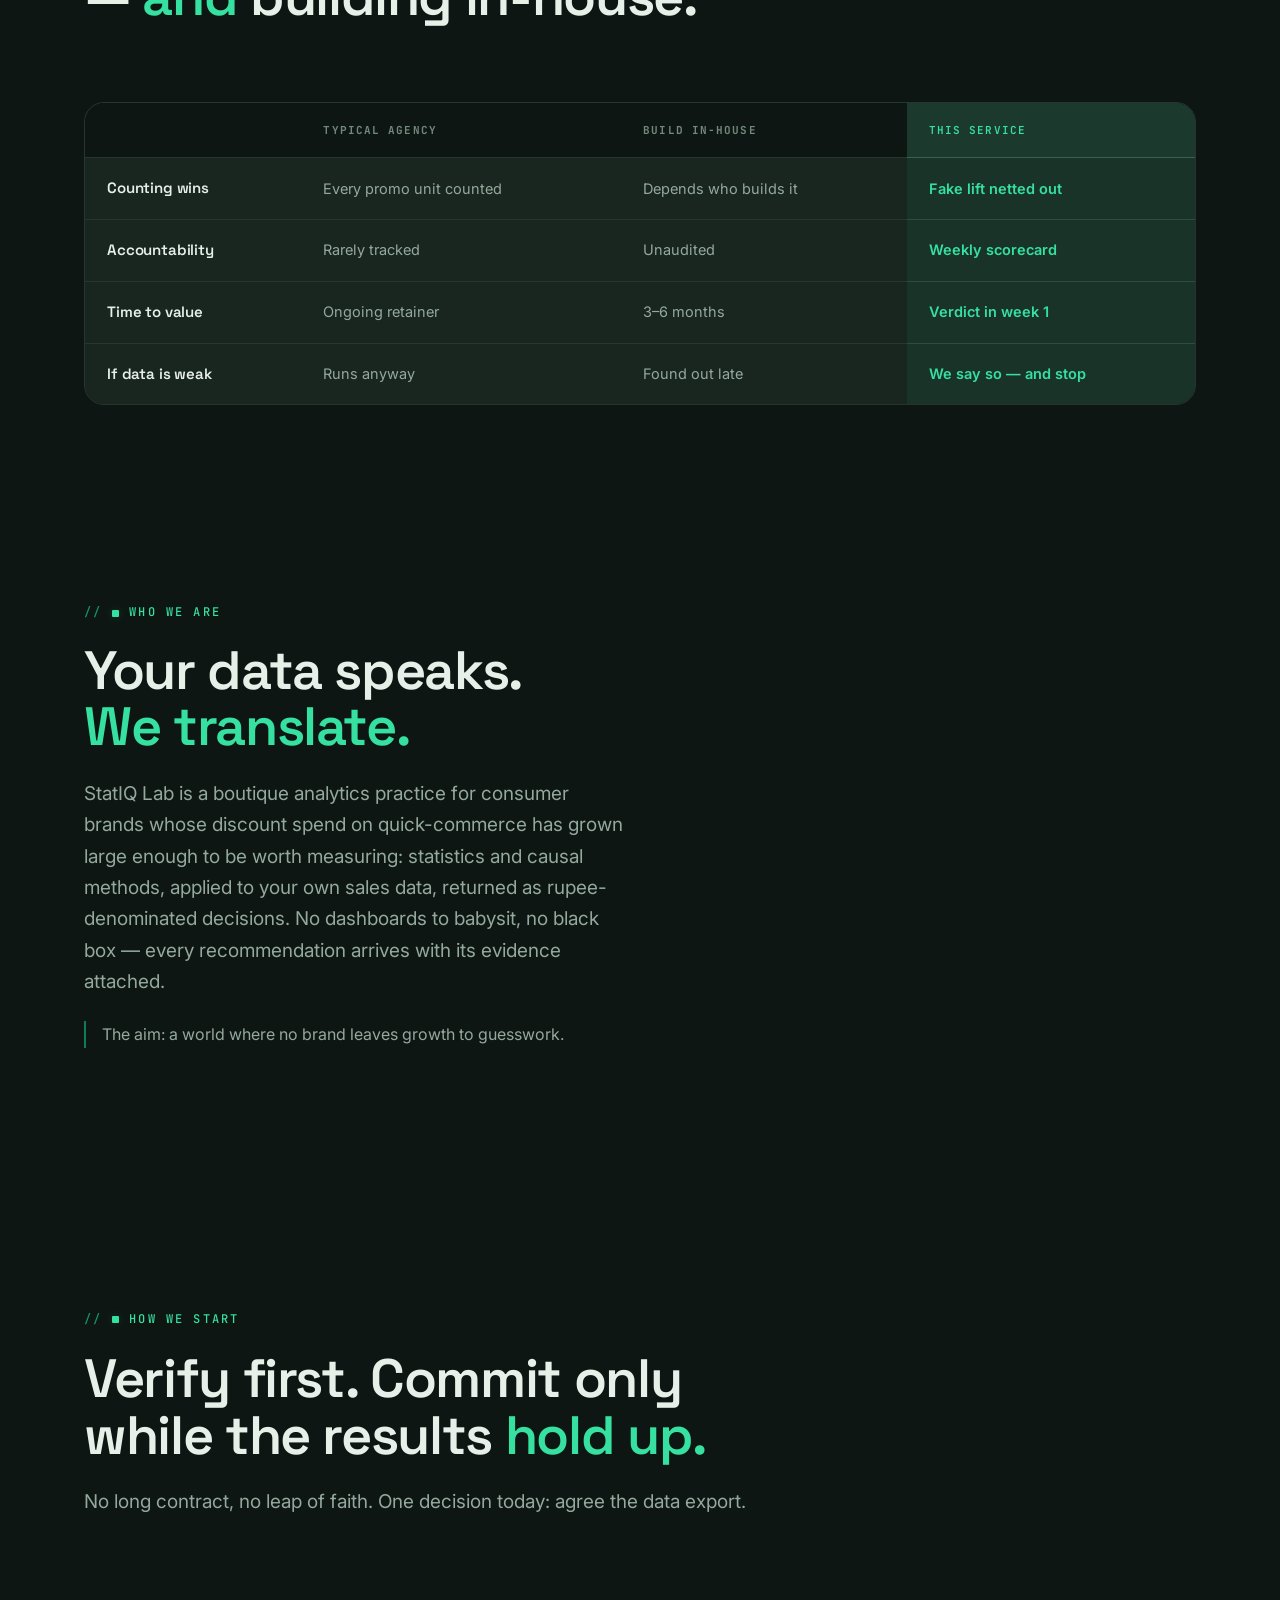
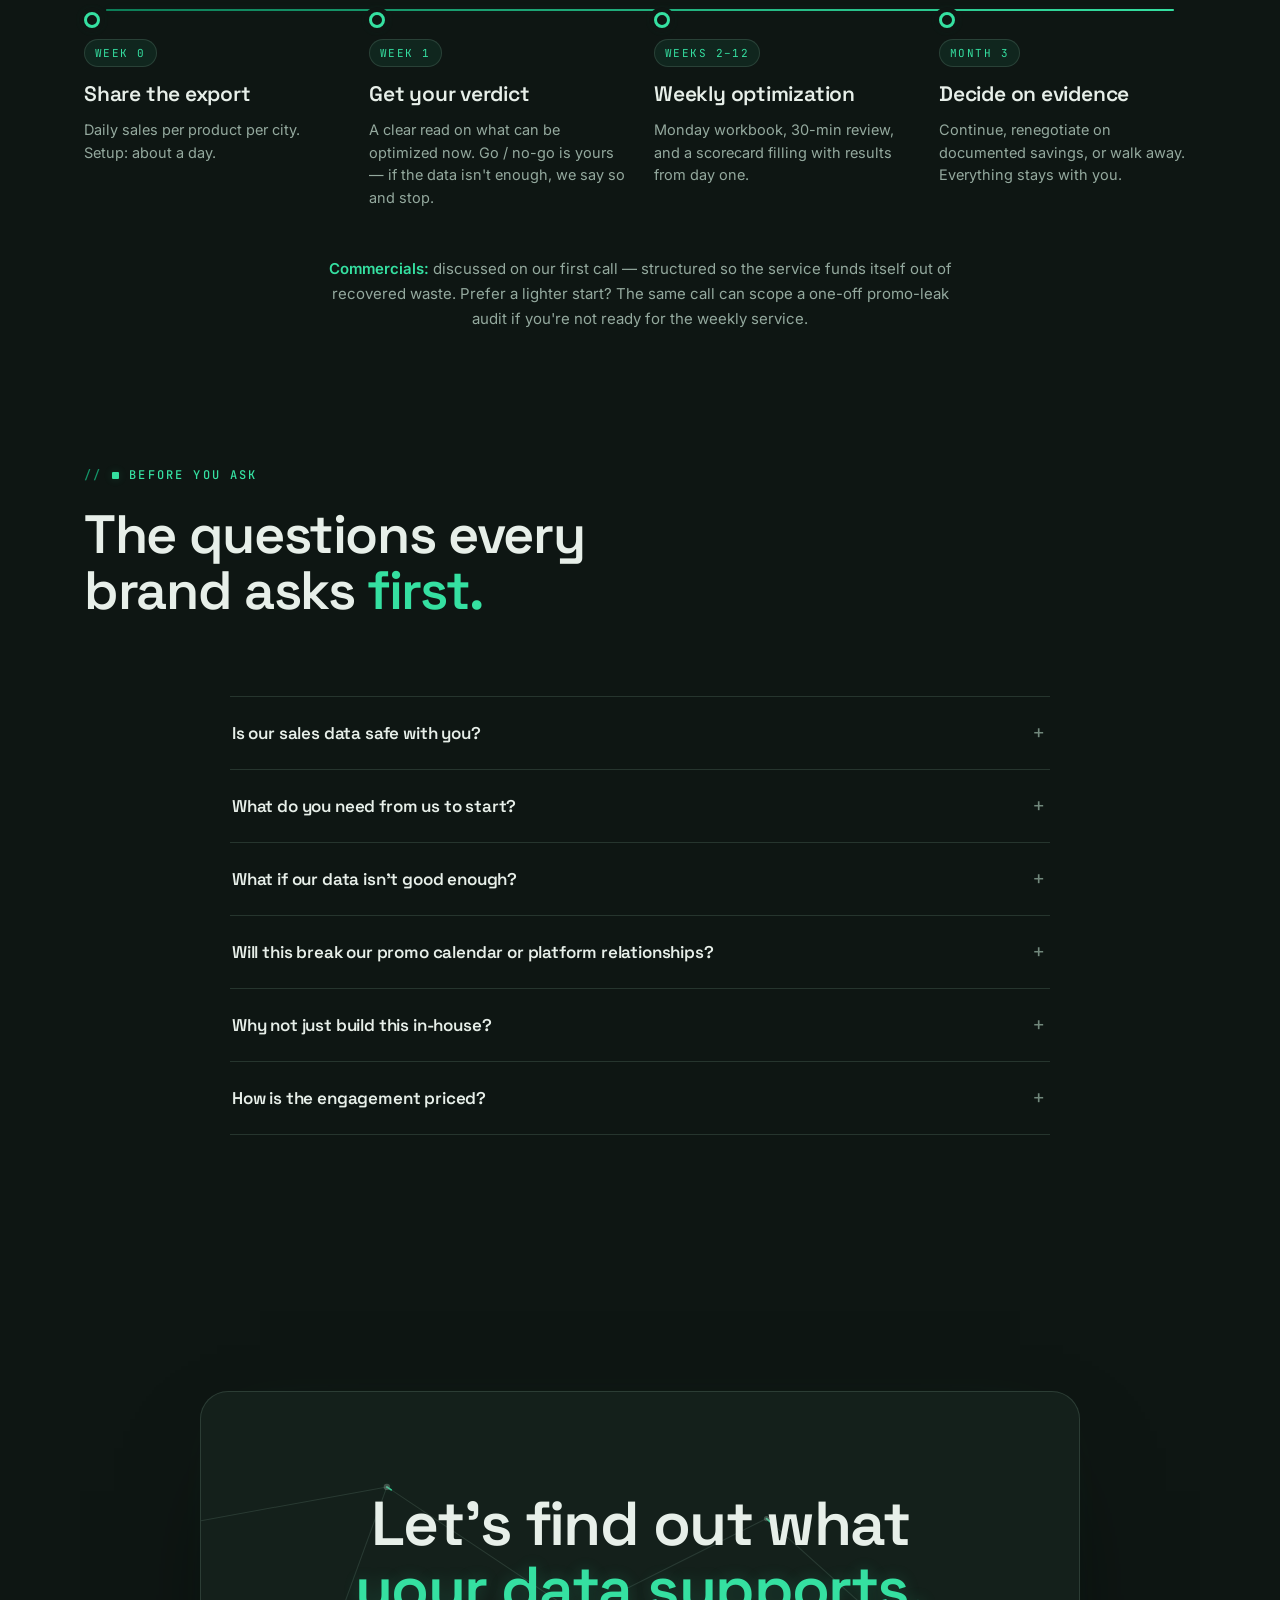
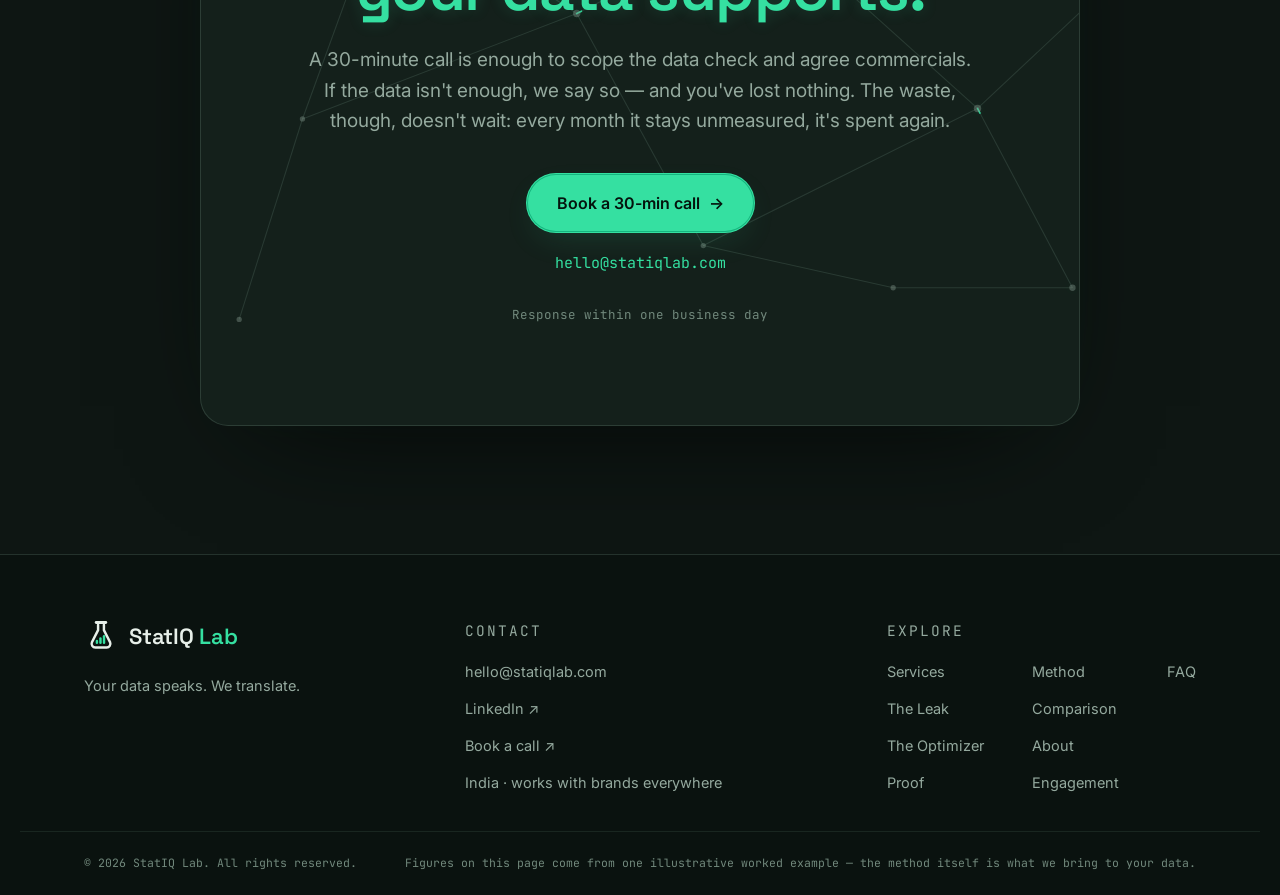
==== commit ddce69c1: "Remove founder identity card and shorten browser tab title Co-Authored-By: Claude Opus 4.6 <noreply@" ====
--- a/website/index.html
+++ b/website/index.html
@@ -3,7 +3,7 @@
 <head>
   <meta charset="UTF-8" />
   <meta name="viewport" content="width=device-width, initial-scale=1.0" />
-  <title>StatIQ Lab — Discount Optimization for Quick-Commerce Brands</title>
+  <title>StatIQ Lab</title>
   <meta name="description" content="A causal-analytics lab for consumer brands on Blinkit, Zepto and Instamart. We turn your own sales data into one clear action per product, per city, every Monday — and we'll tell you when the data isn't enough." />
   <link rel="canonical" href="https://mr-pragadeeshwaran.github.io/Website/" />
   <meta name="theme-color" content="#06100c" />
@@ -711,25 +711,6 @@
           </p>
         </div>
 
-        <article class="founder reveal" data-reveal data-delay="1">
-          <div class="founder__head">
-            <!-- Monogram avatar by choice — no stock or placeholder photo. Swap for a real b/w portrait when ready. -->
-            <span class="founder__photo" aria-hidden="true">P</span>
-            <div>
-              <h3 class="founder__name">Pragadeeshwaran</h3>
-              <span class="founder__role">Founder · Causal Analytics</span>
-            </div>
-          </div>
-          <p class="founder__bio">
-            Builder of the Discount Optimizer and the statistical engine behind it.
-            Works hands-on with the data itself — so <strong>the person on the Monday
-            call is always the person who ran the numbers.</strong>
-          </p>
-          <div class="founder__links">
-            <a href="https://www.linkedin.com/in/mr-pragadeeshwaran" target="_blank" rel="noopener">LinkedIn ↗</a>
-            <a href="mailto:hello@statiqlab.com">hello@statiqlab.com</a>
-          </div>
-        </article>
       </div>
     </section>
 
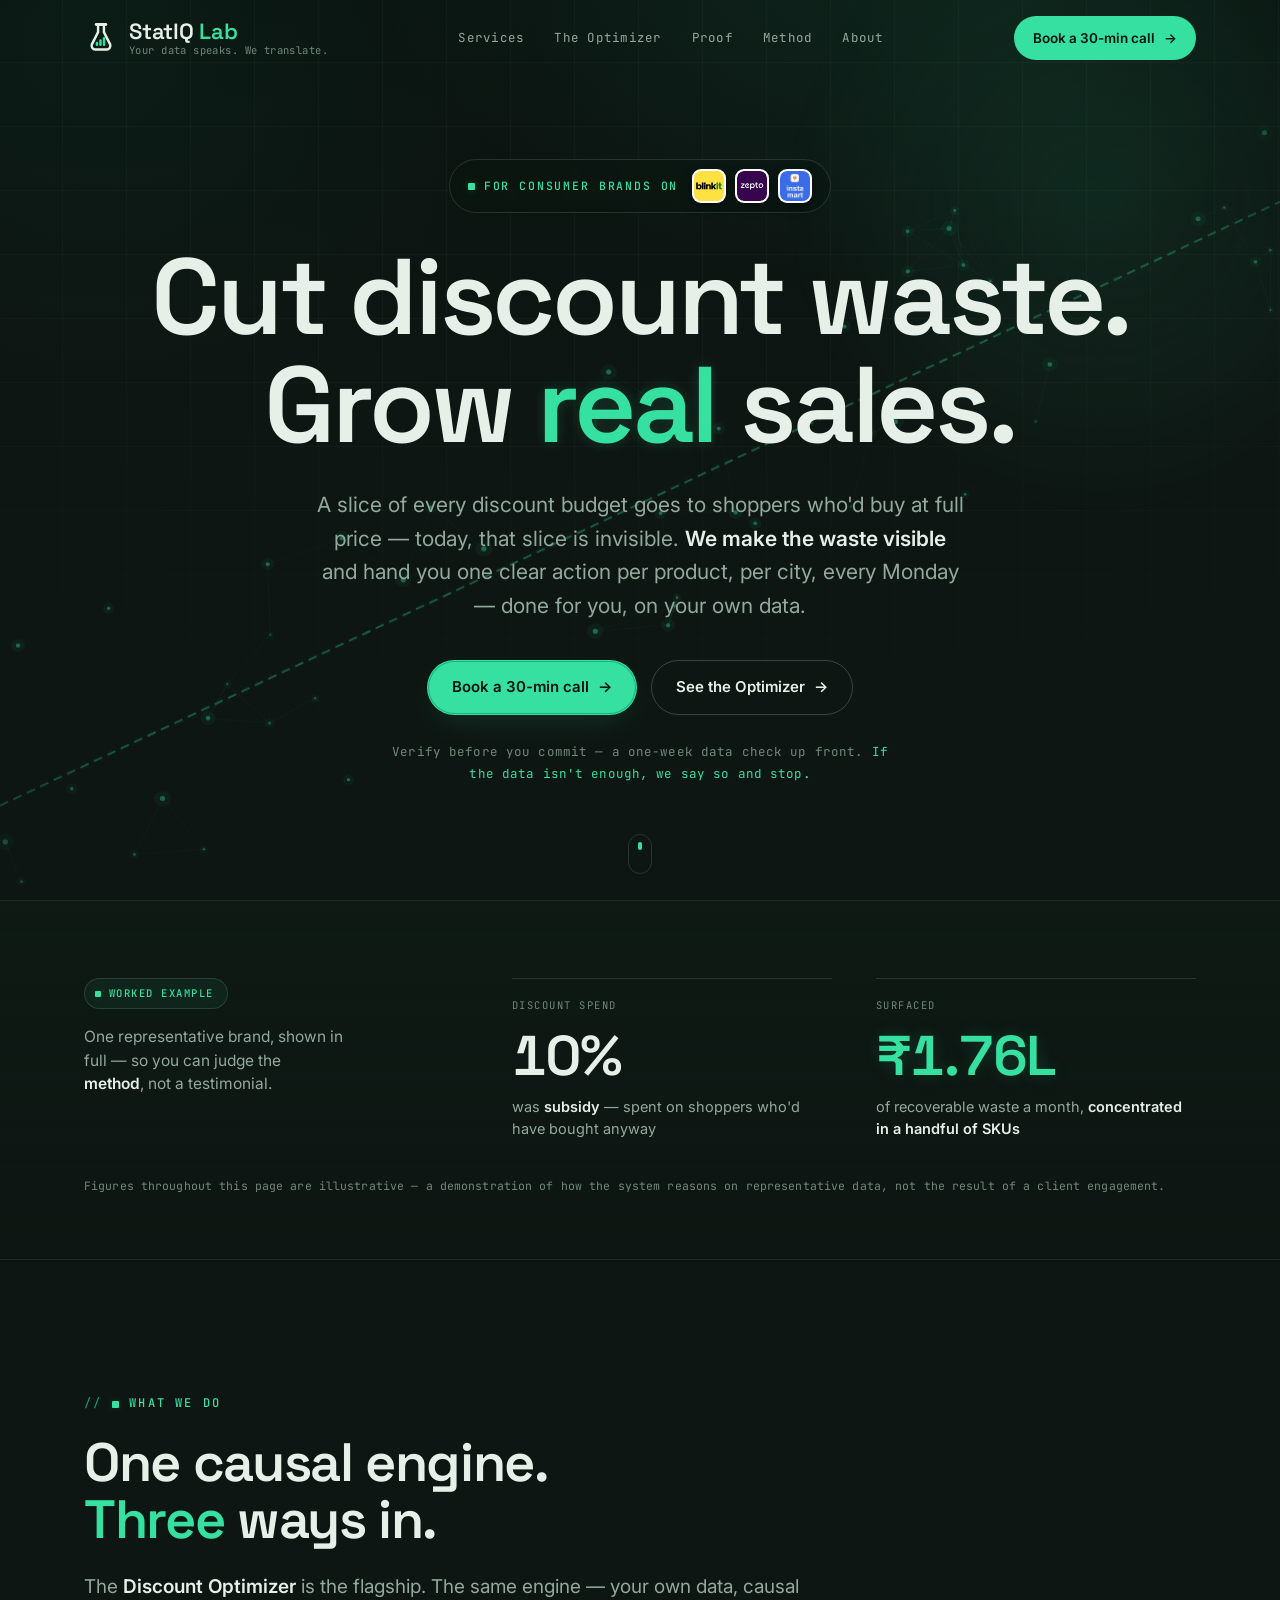
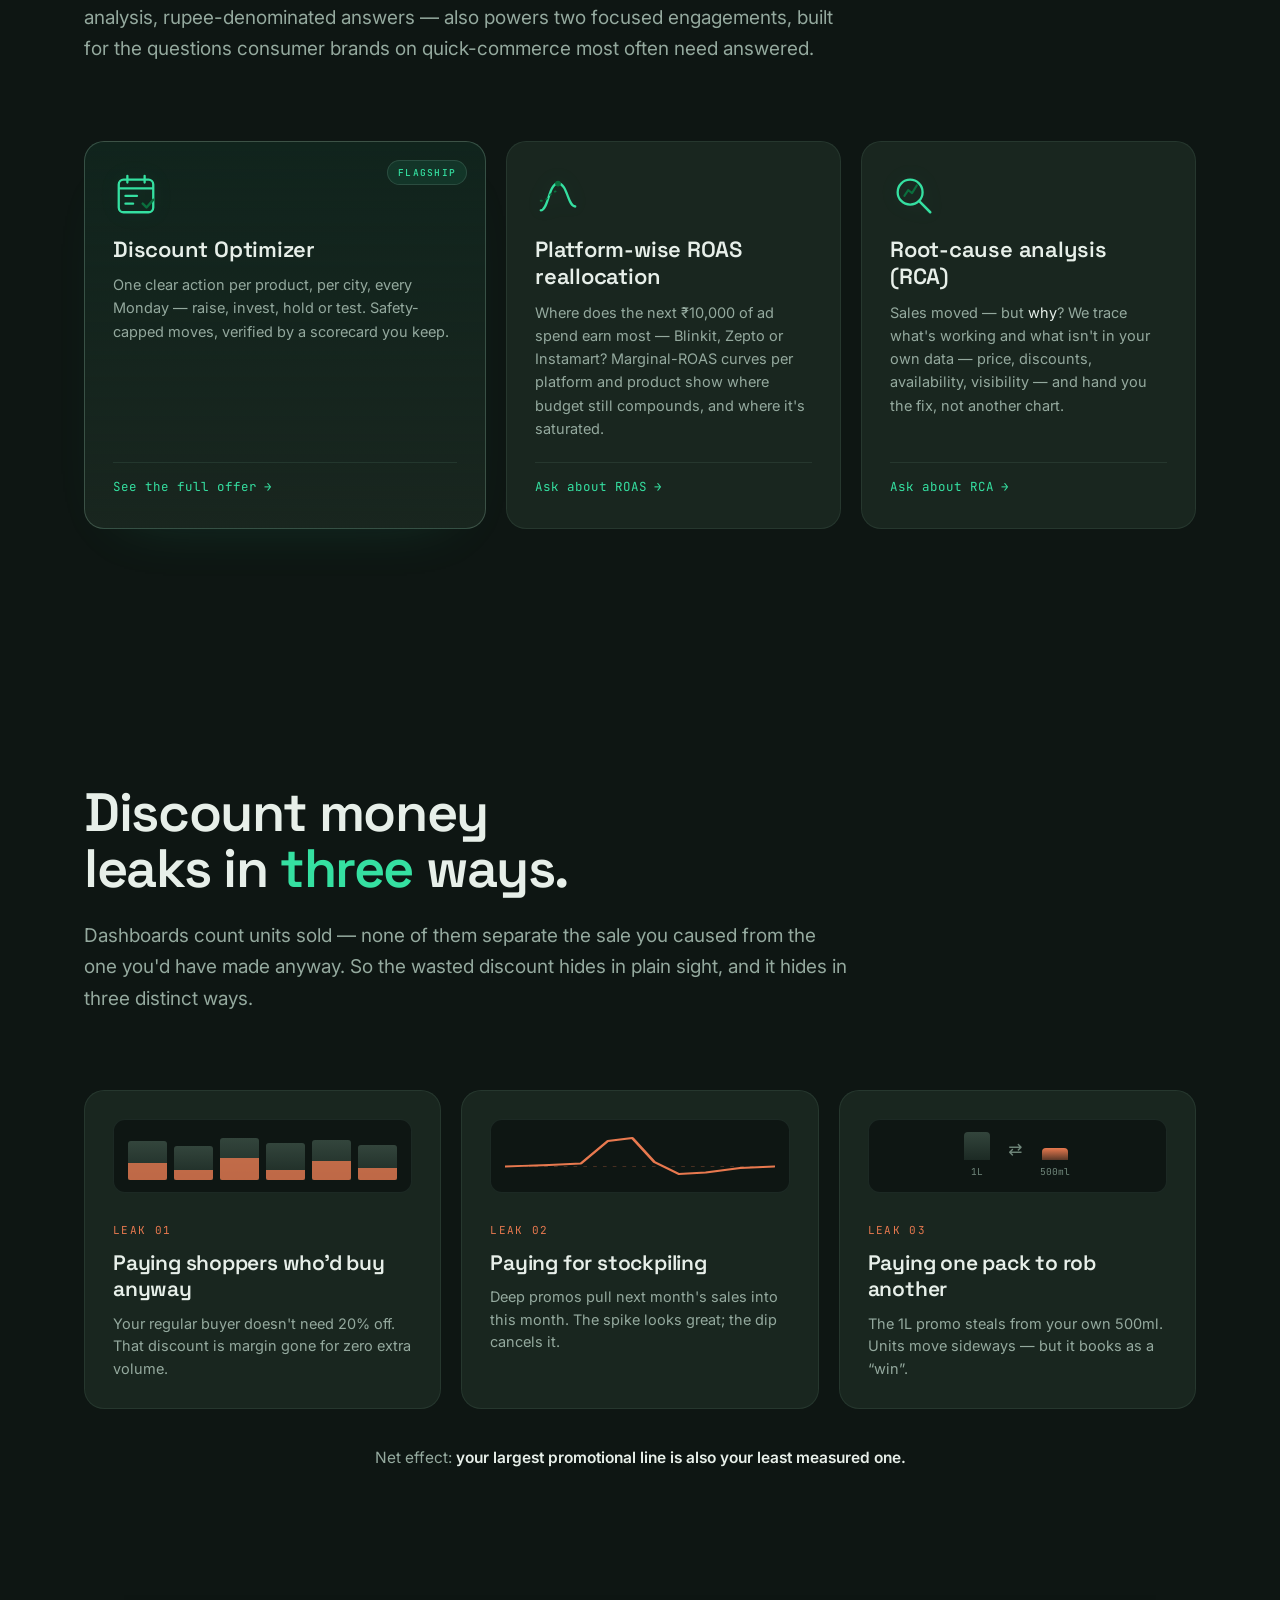
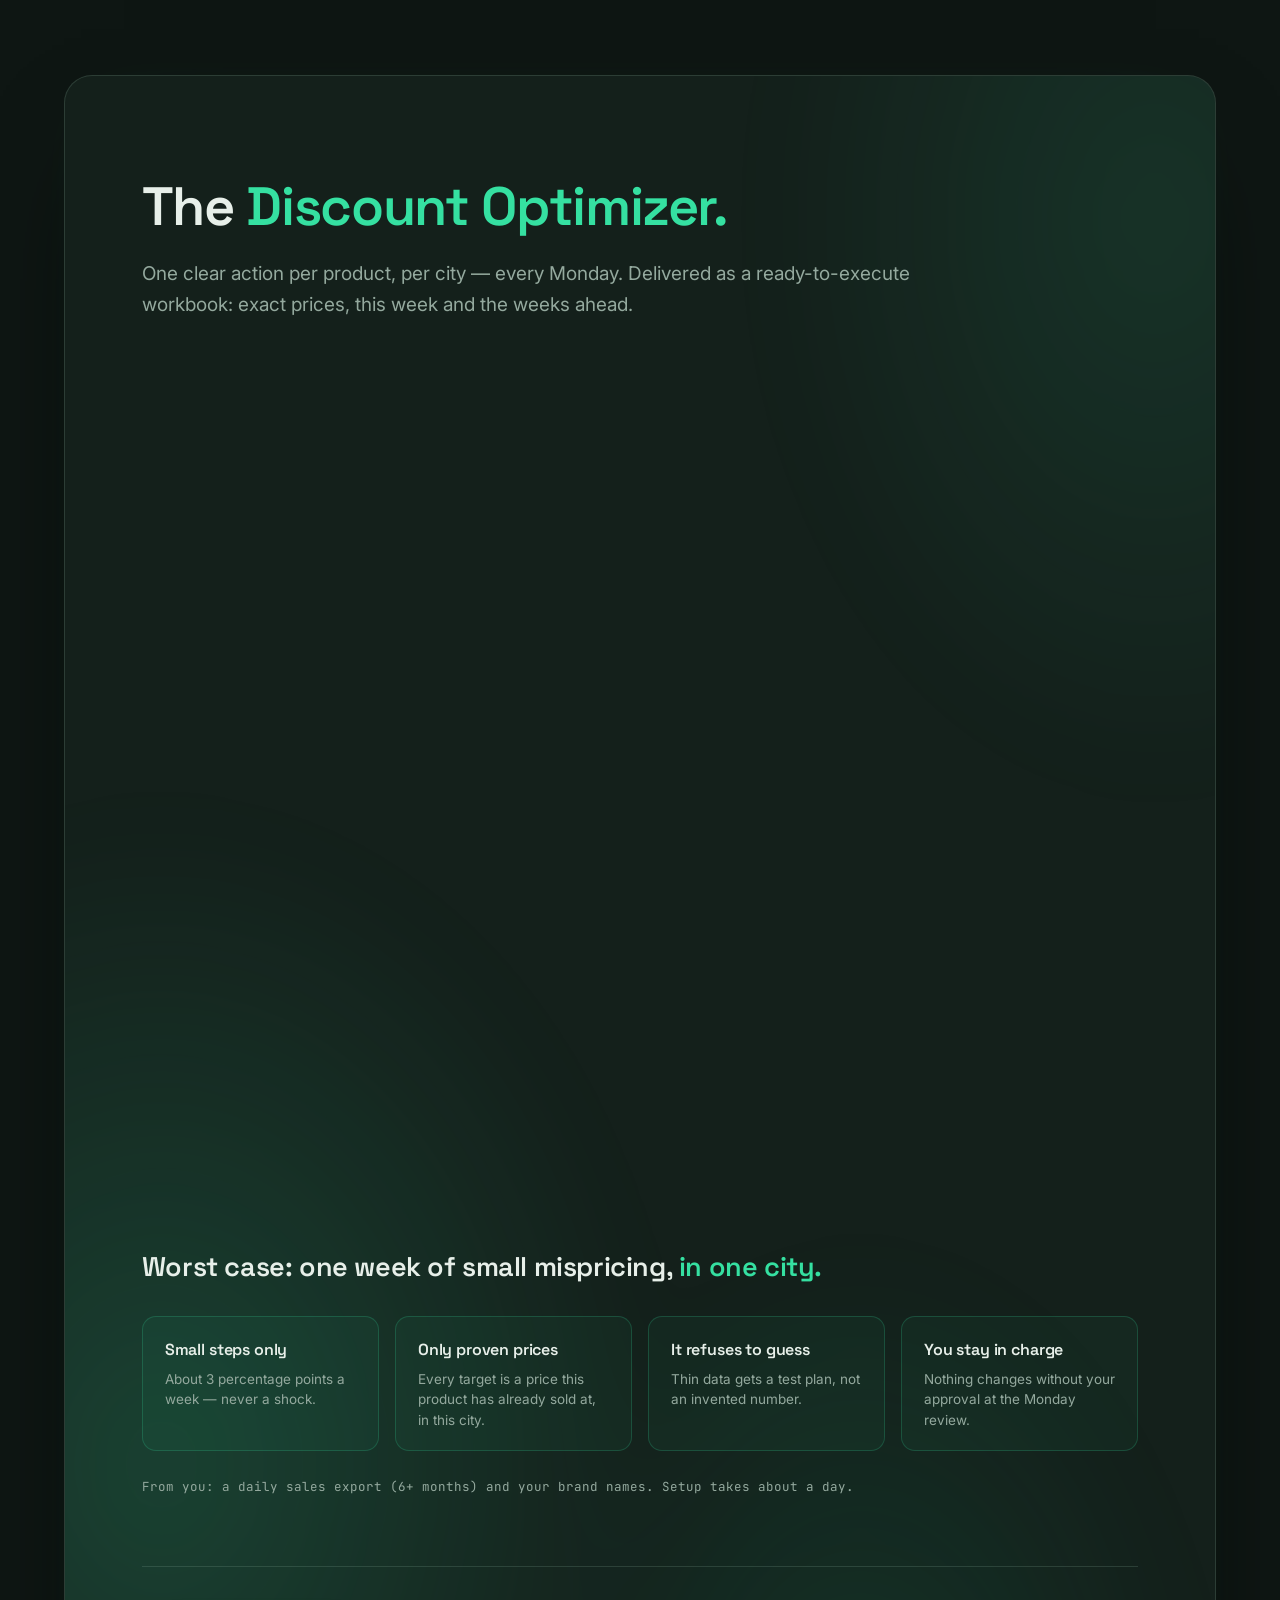
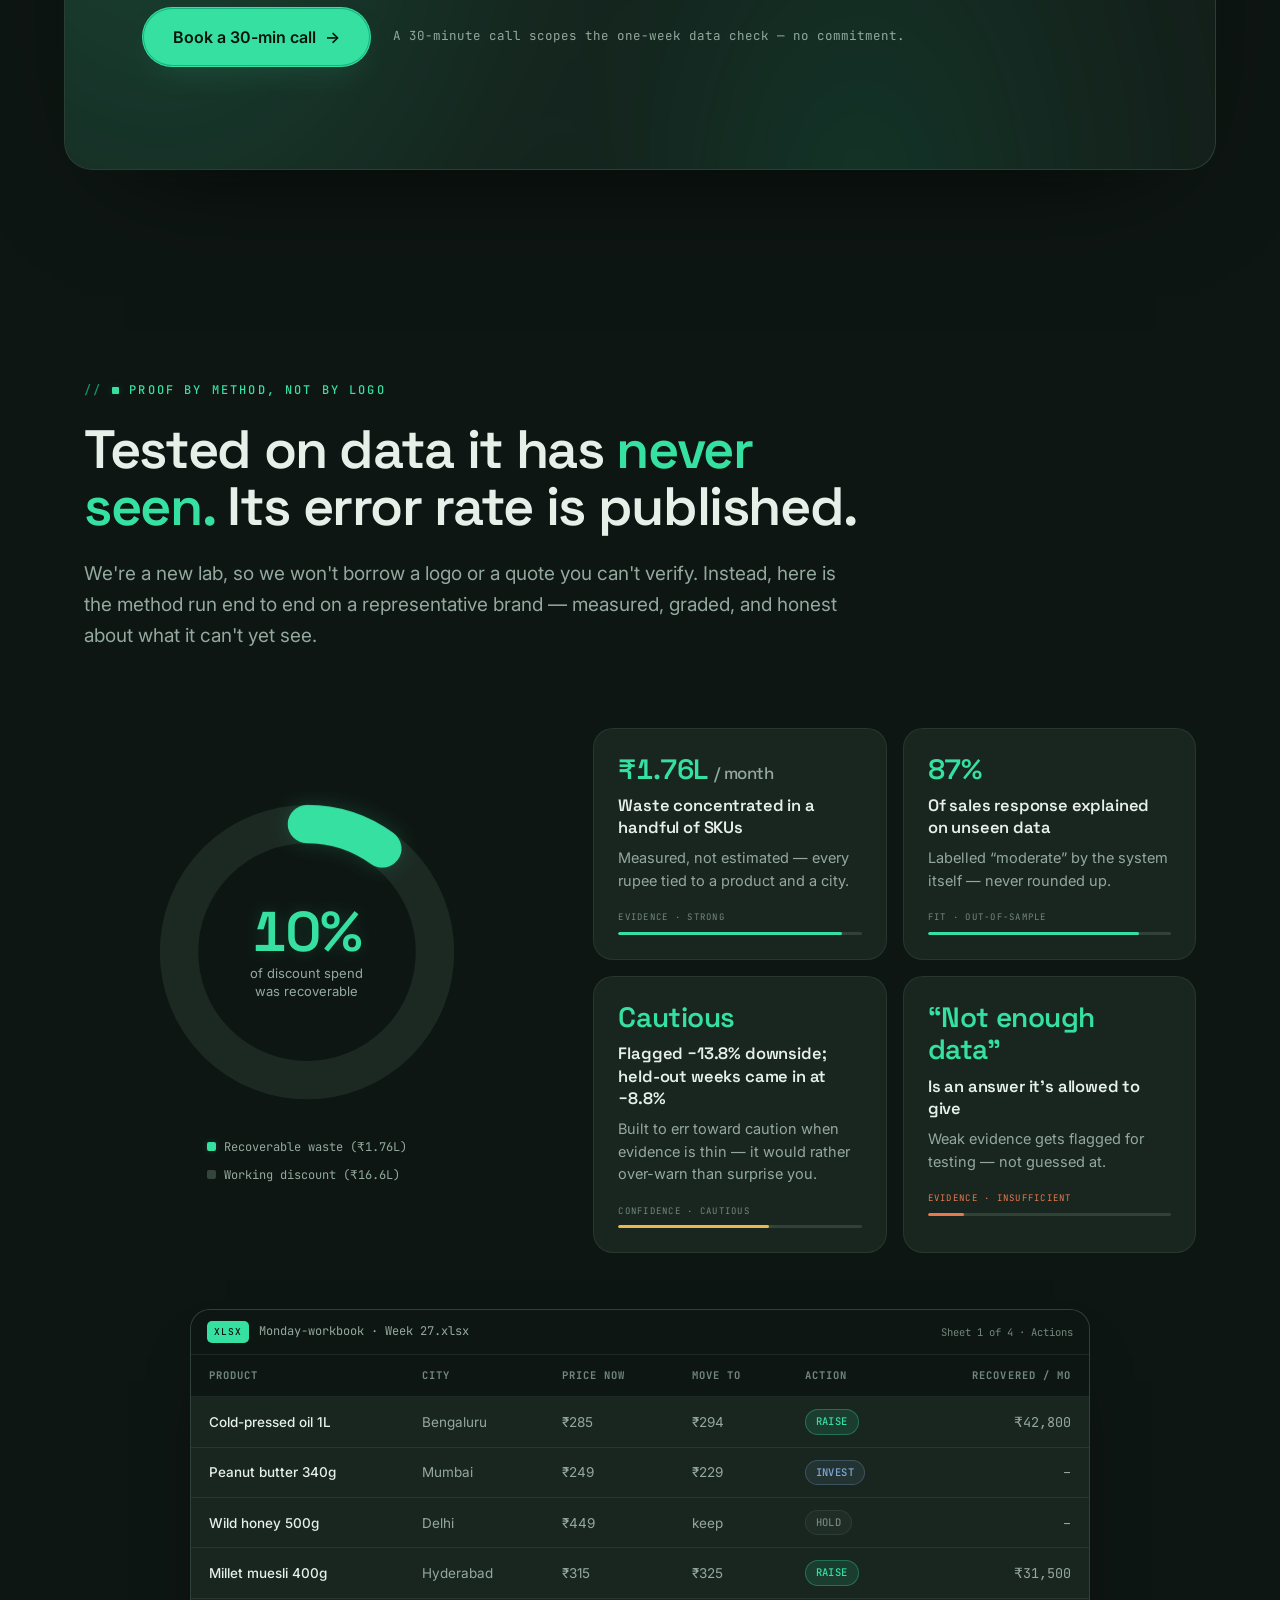
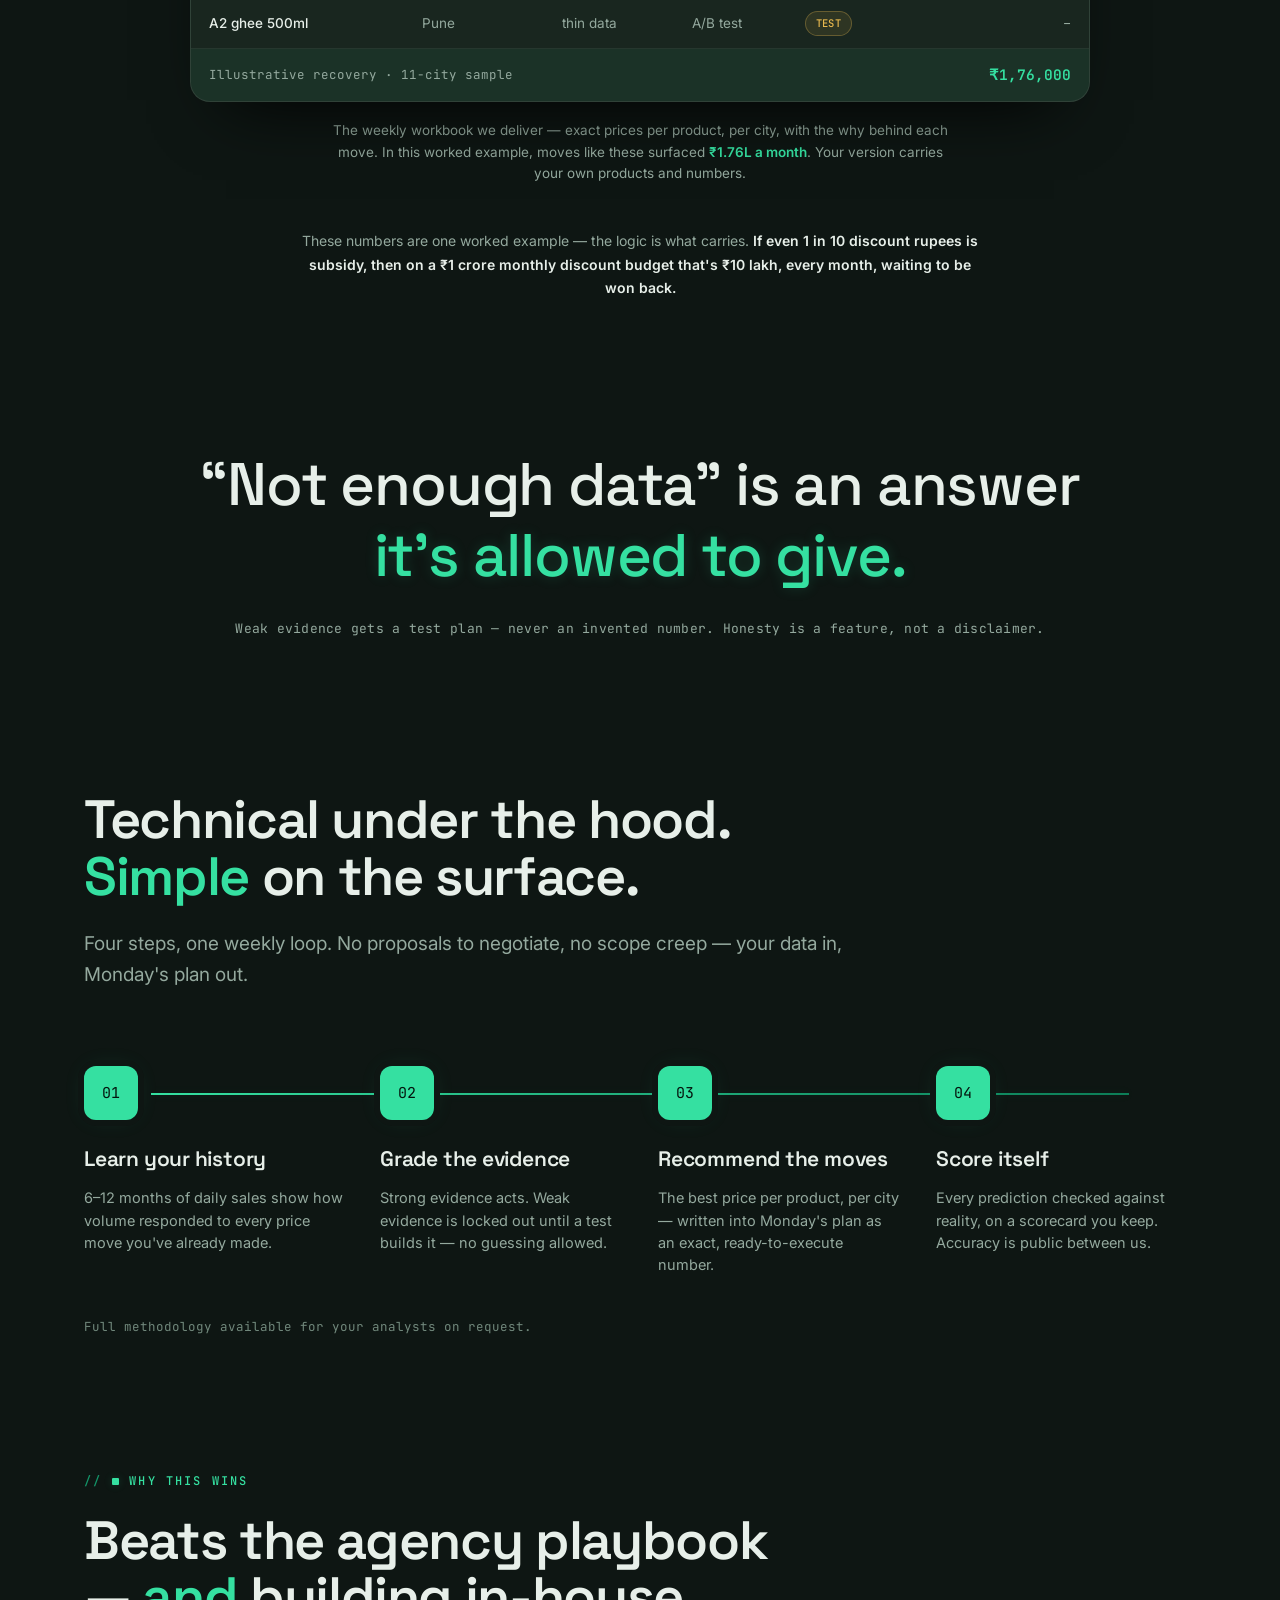
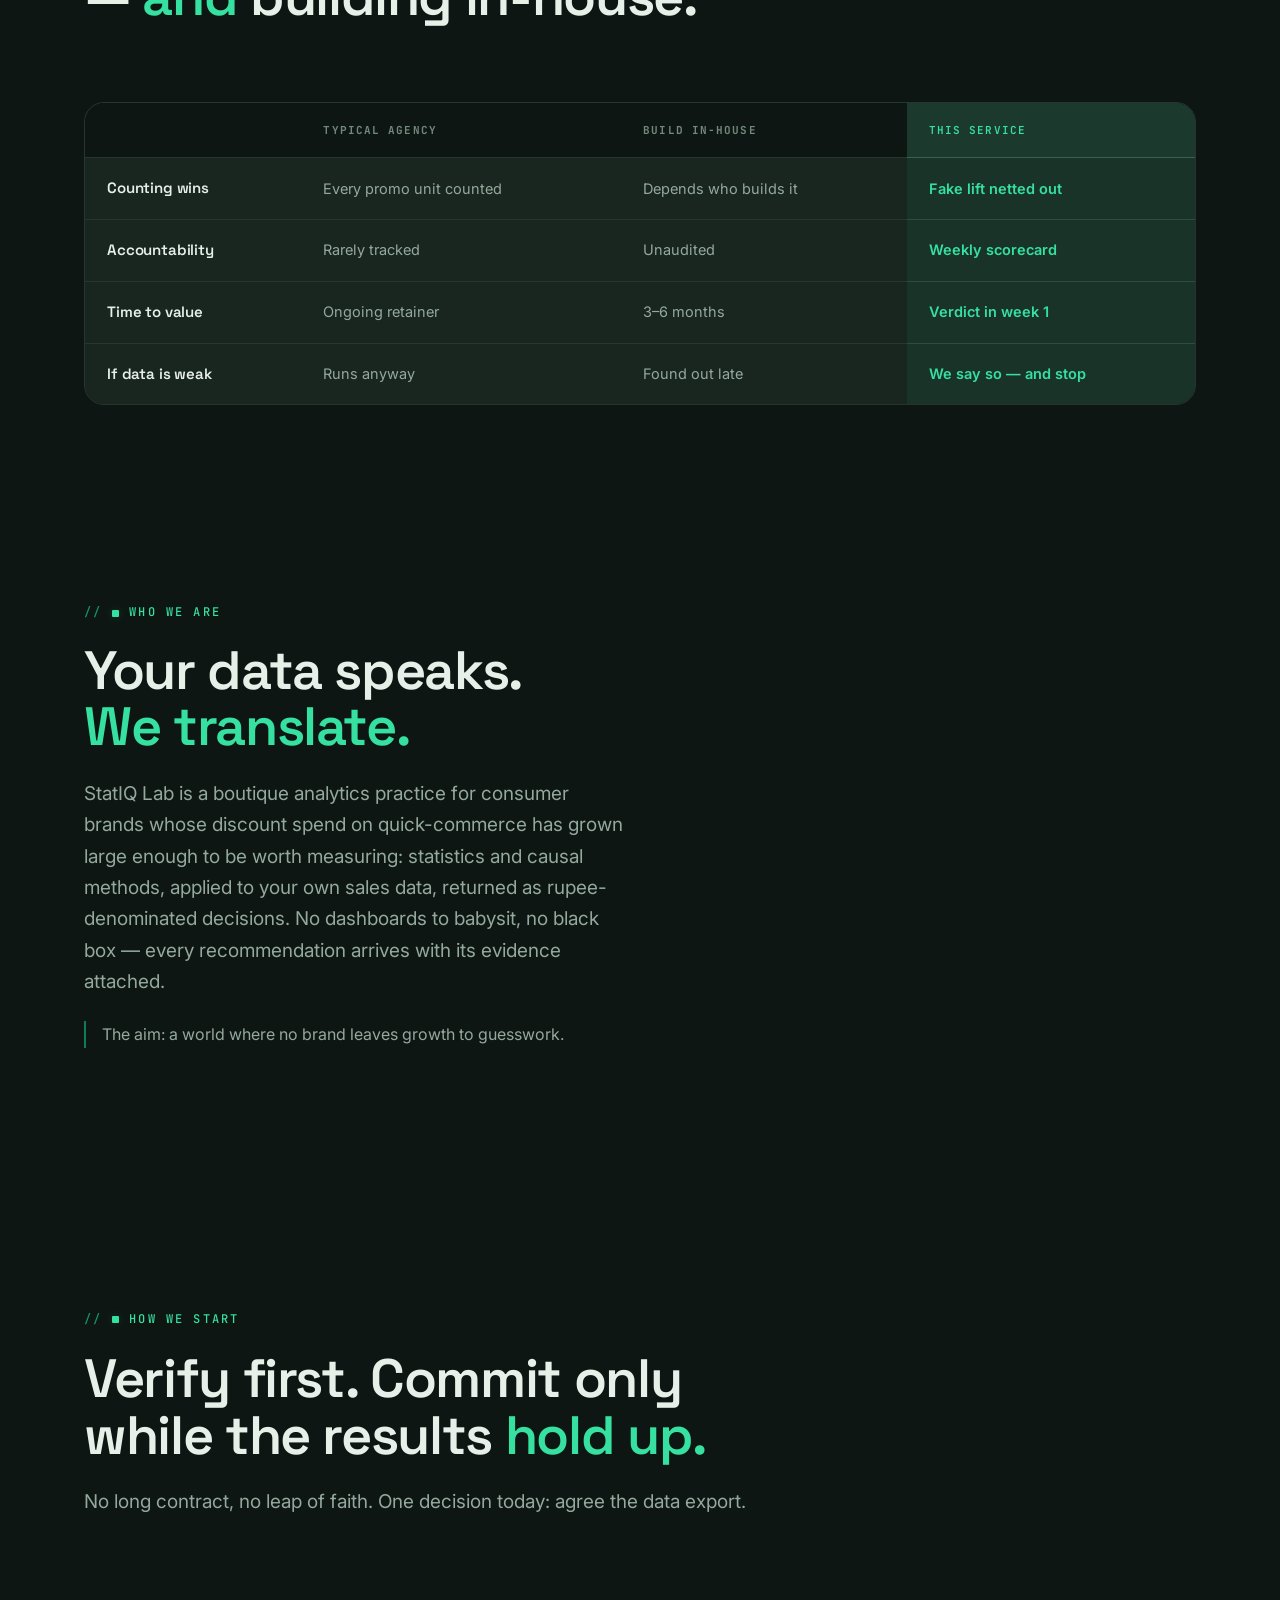
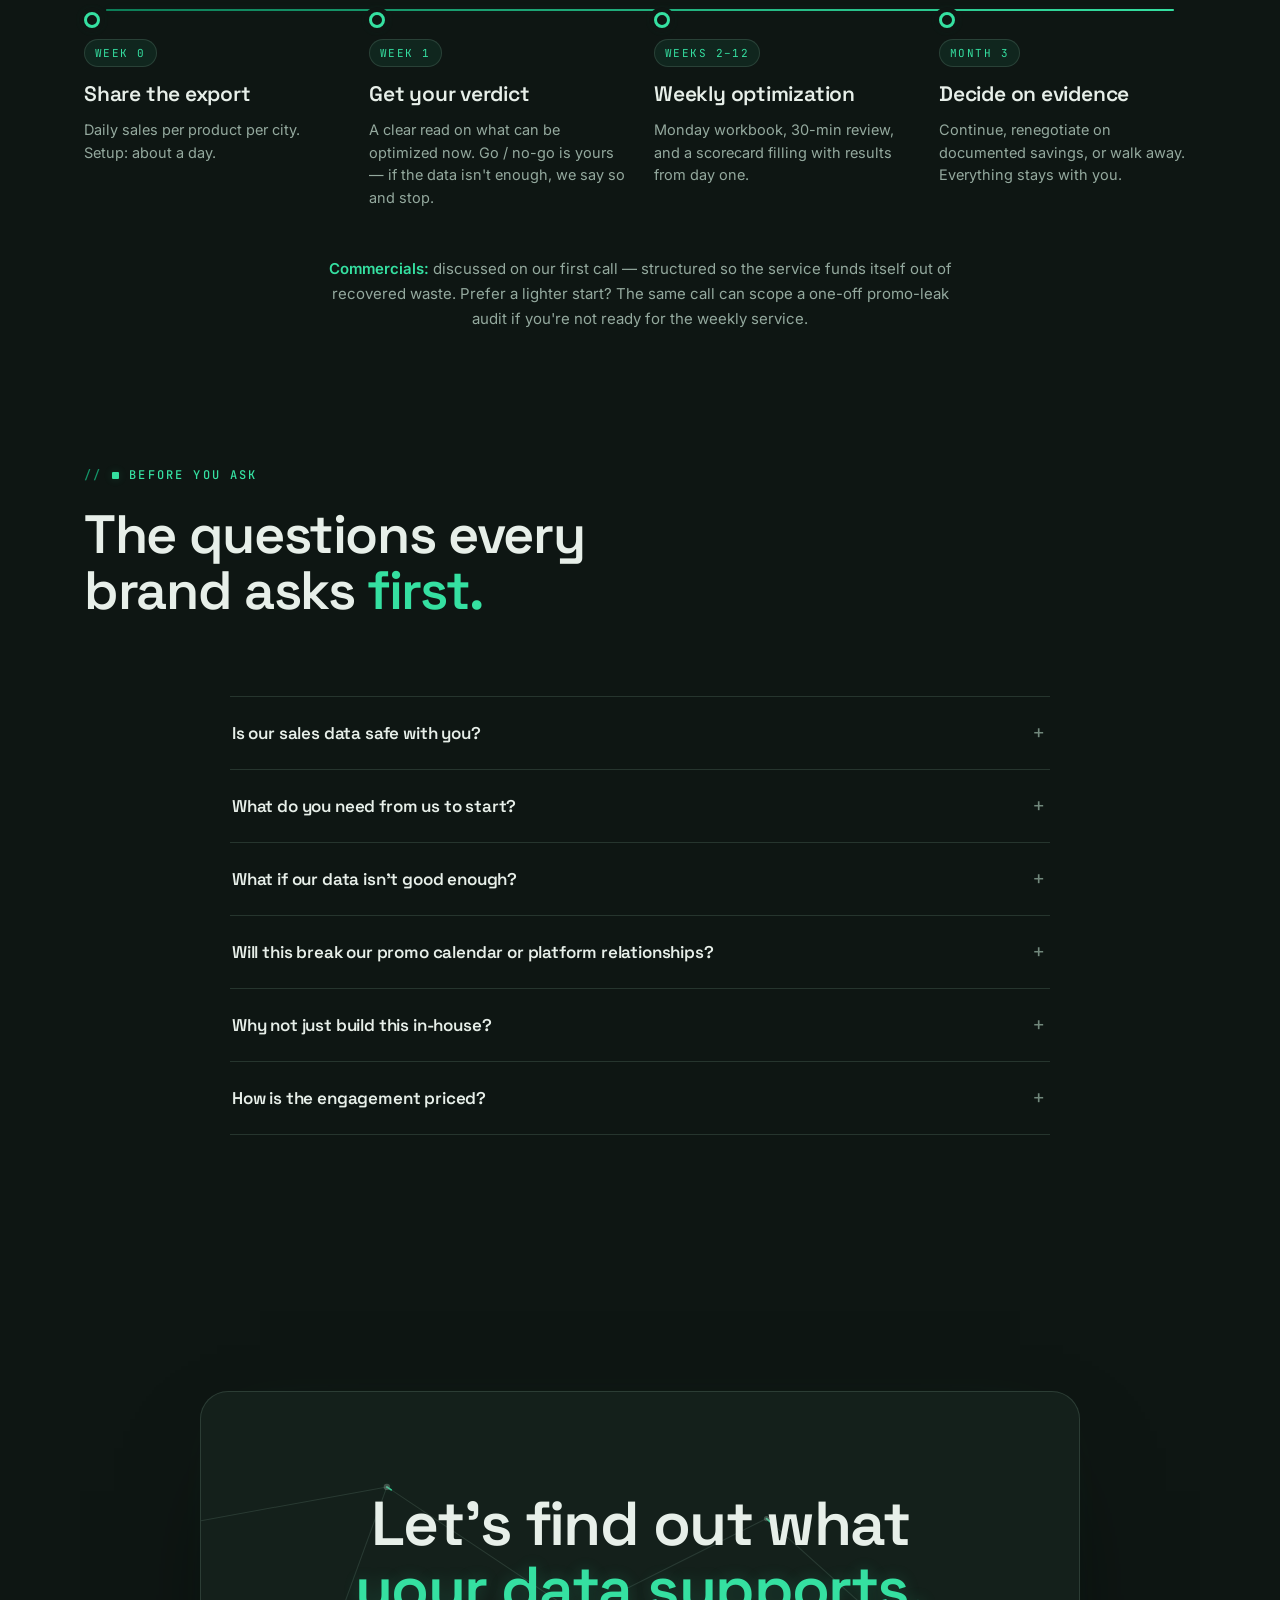
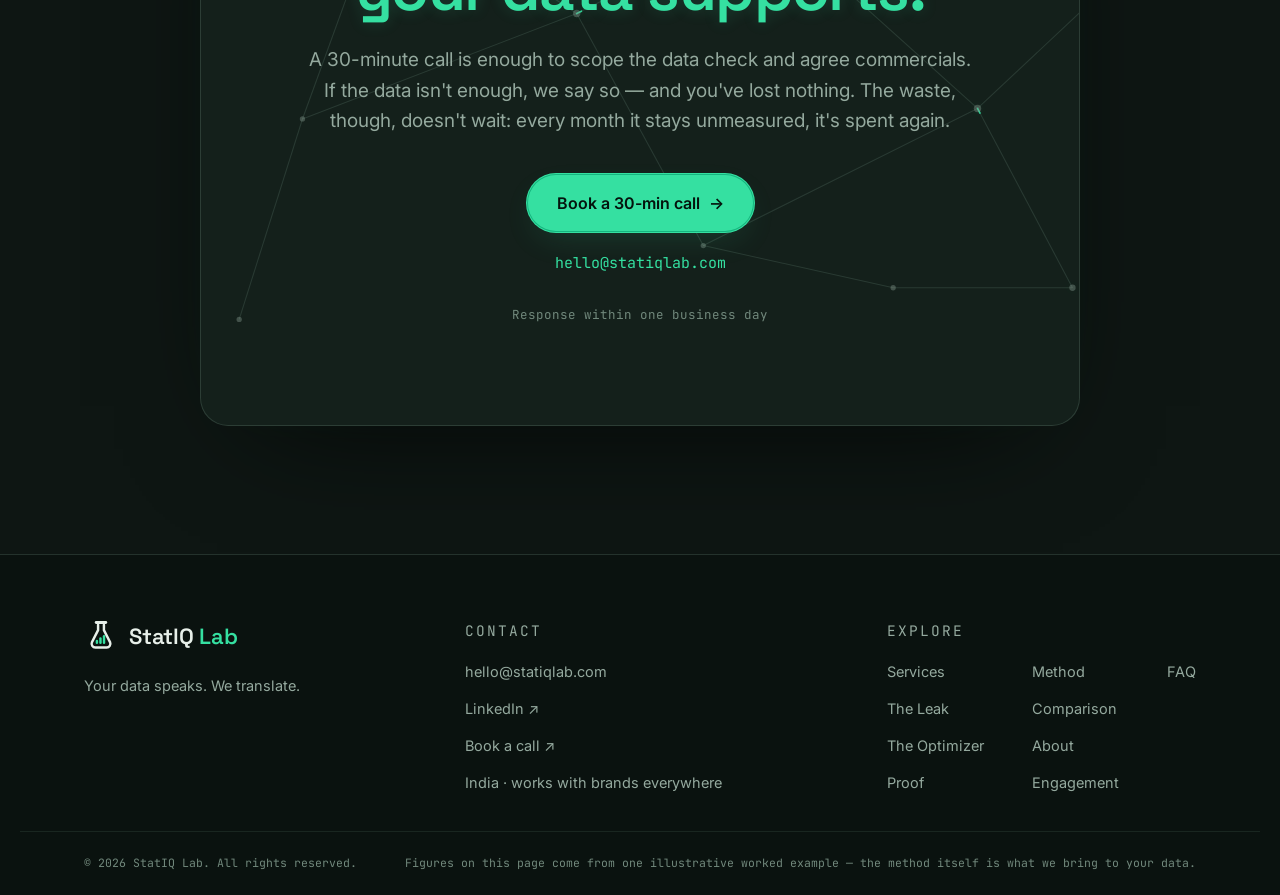
==== commit 55e014bb: "Nav links: remove lowercase transform, use Title Case Co-Authored-By: Claude Opus 4.6 <noreply@anthr" ====
--- a/website/index.html
+++ b/website/index.html
@@ -51,7 +51,7 @@
   }
   </script>
 
-  <link rel="stylesheet" href="css/styles.css?v=4" />
+  <link rel="stylesheet" href="css/styles.css?v=5" />
   <script>
     document.documentElement.className += " js";
     /* curtain decision before first paint: play once per session */
--- a/website/css/styles.css
+++ b/website/css/styles.css
@@ -187,7 +187,7 @@
 .nav__links { display: flex; gap: 30px; }
 .nav__links a {
   font-family: var(--ff-mono); font-size: 12.5px; letter-spacing: .02em; color: var(--muted);
-  position: relative; transition: color .25s; white-space: nowrap; text-transform: lowercase;
+  position: relative; transition: color .25s; white-space: nowrap;
 }
 .nav__links a::after {
   content: ""; position: absolute; left: 0; bottom: -6px; height: 1.5px; width: 0;
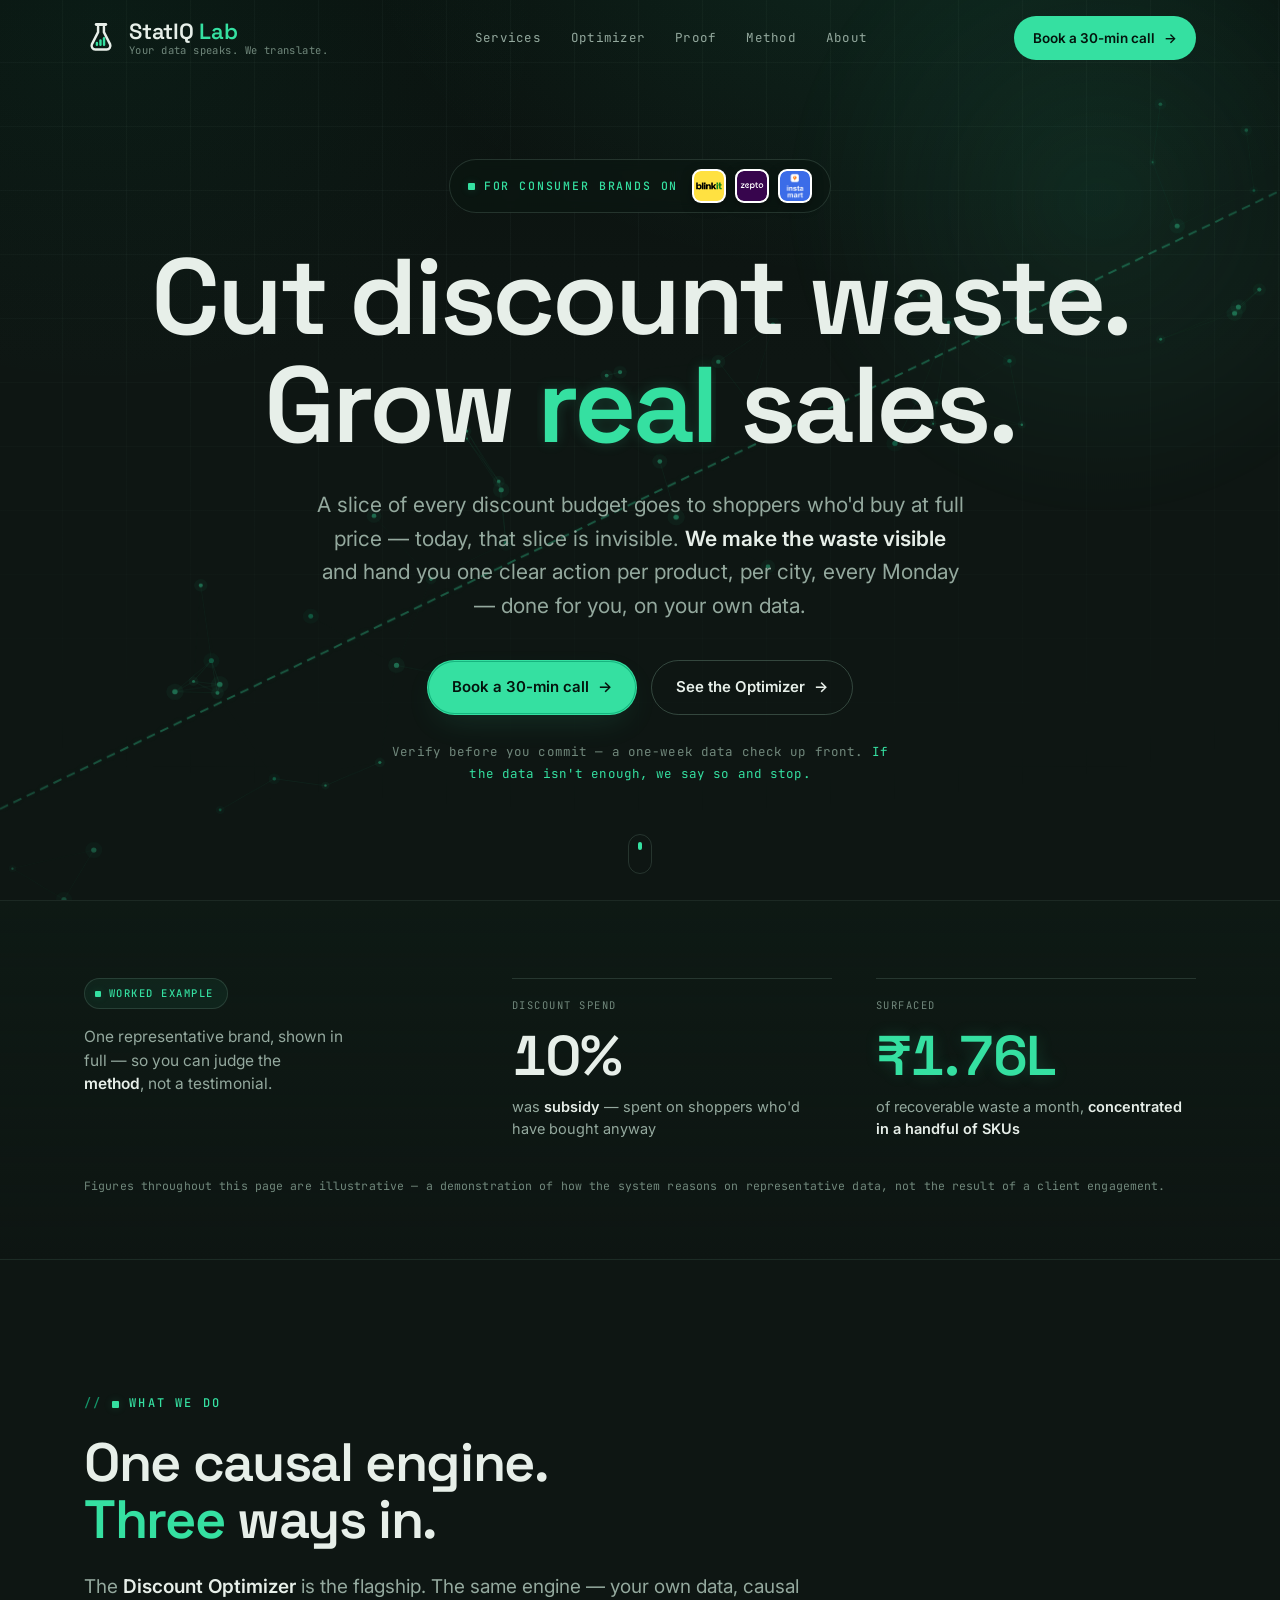
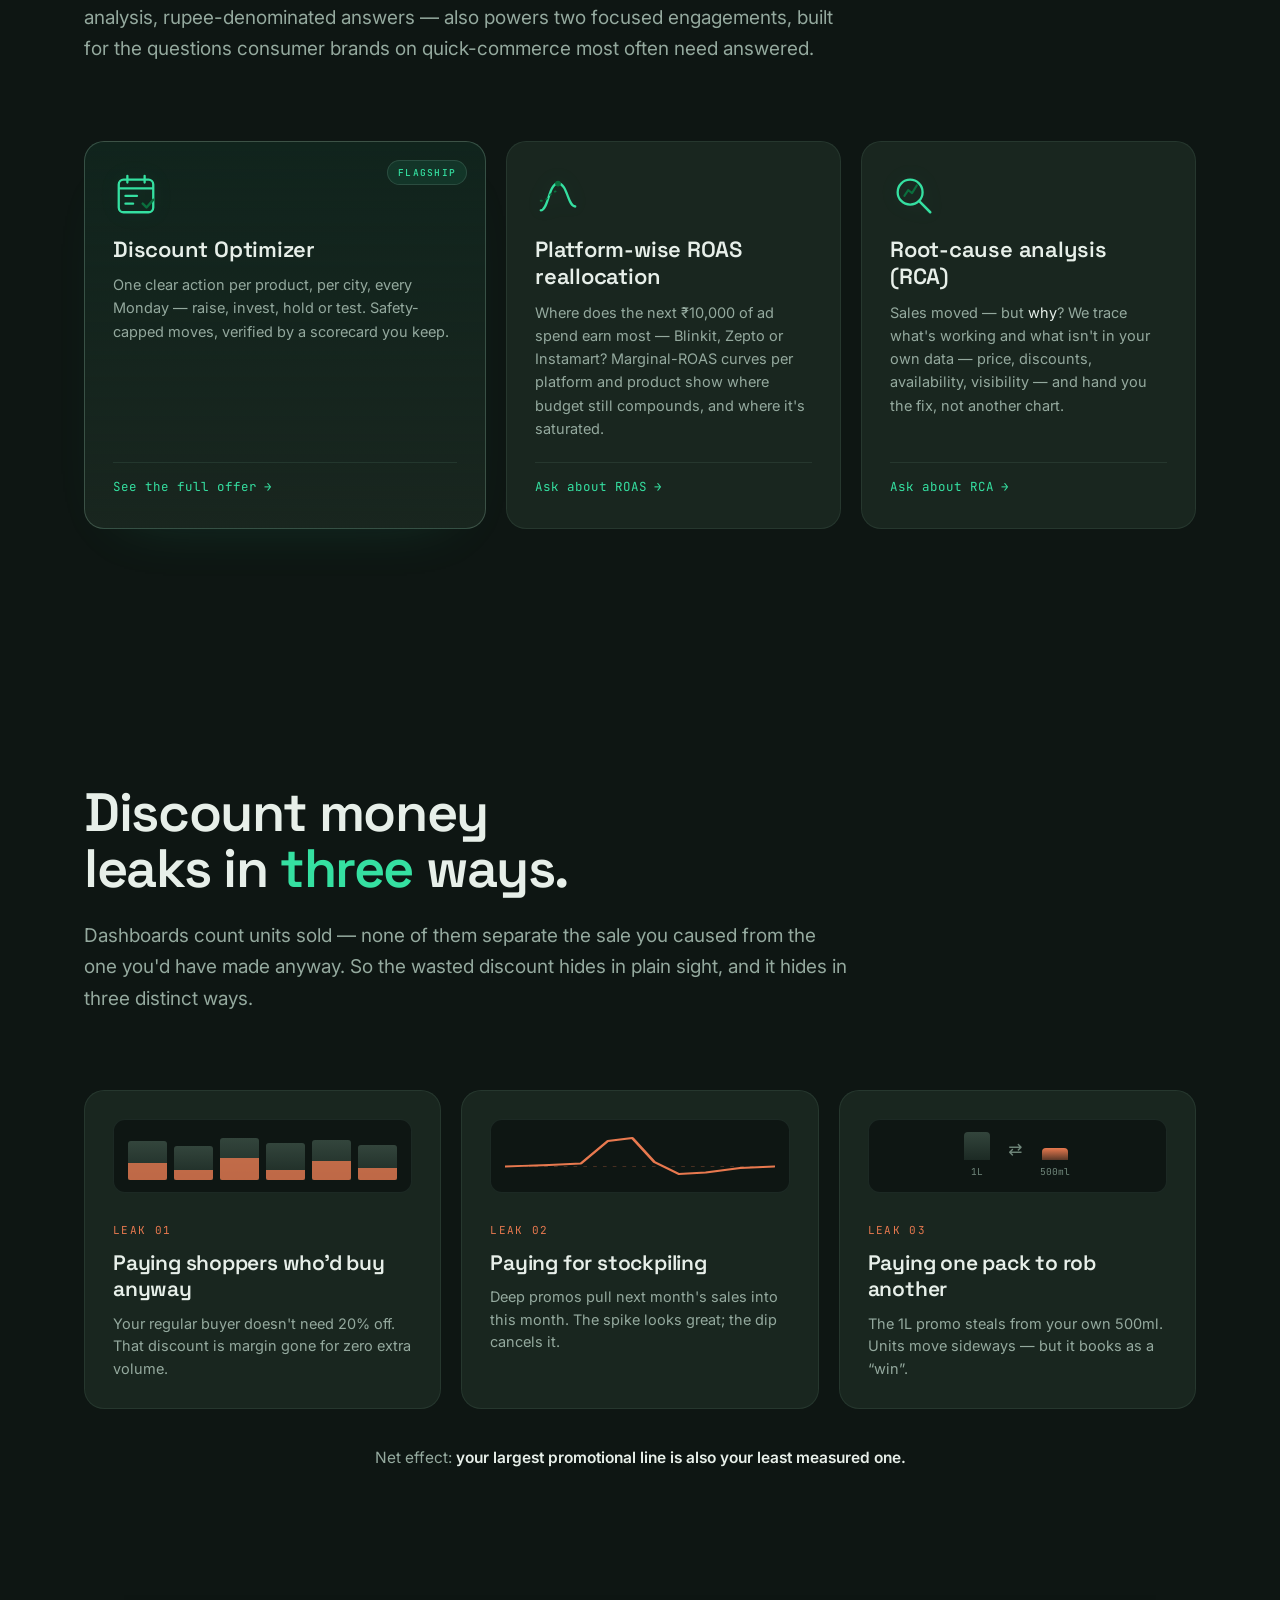
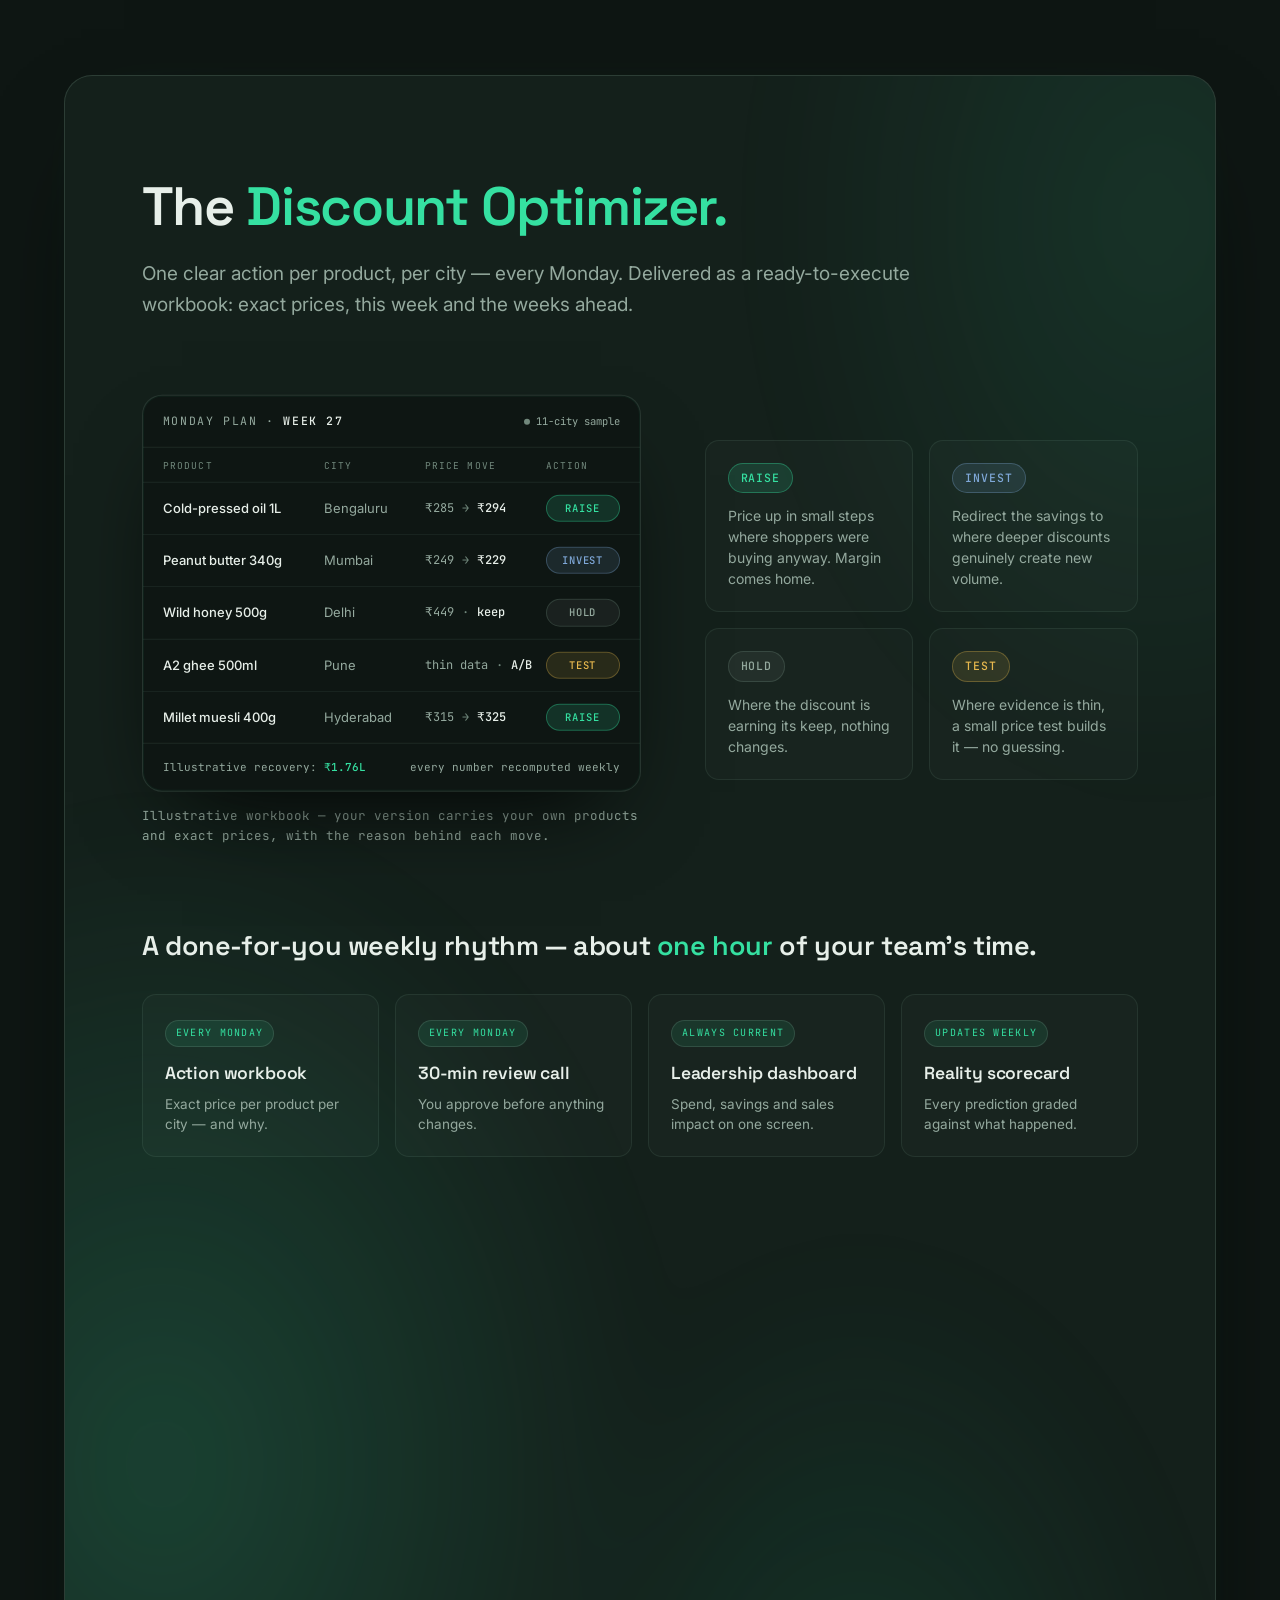
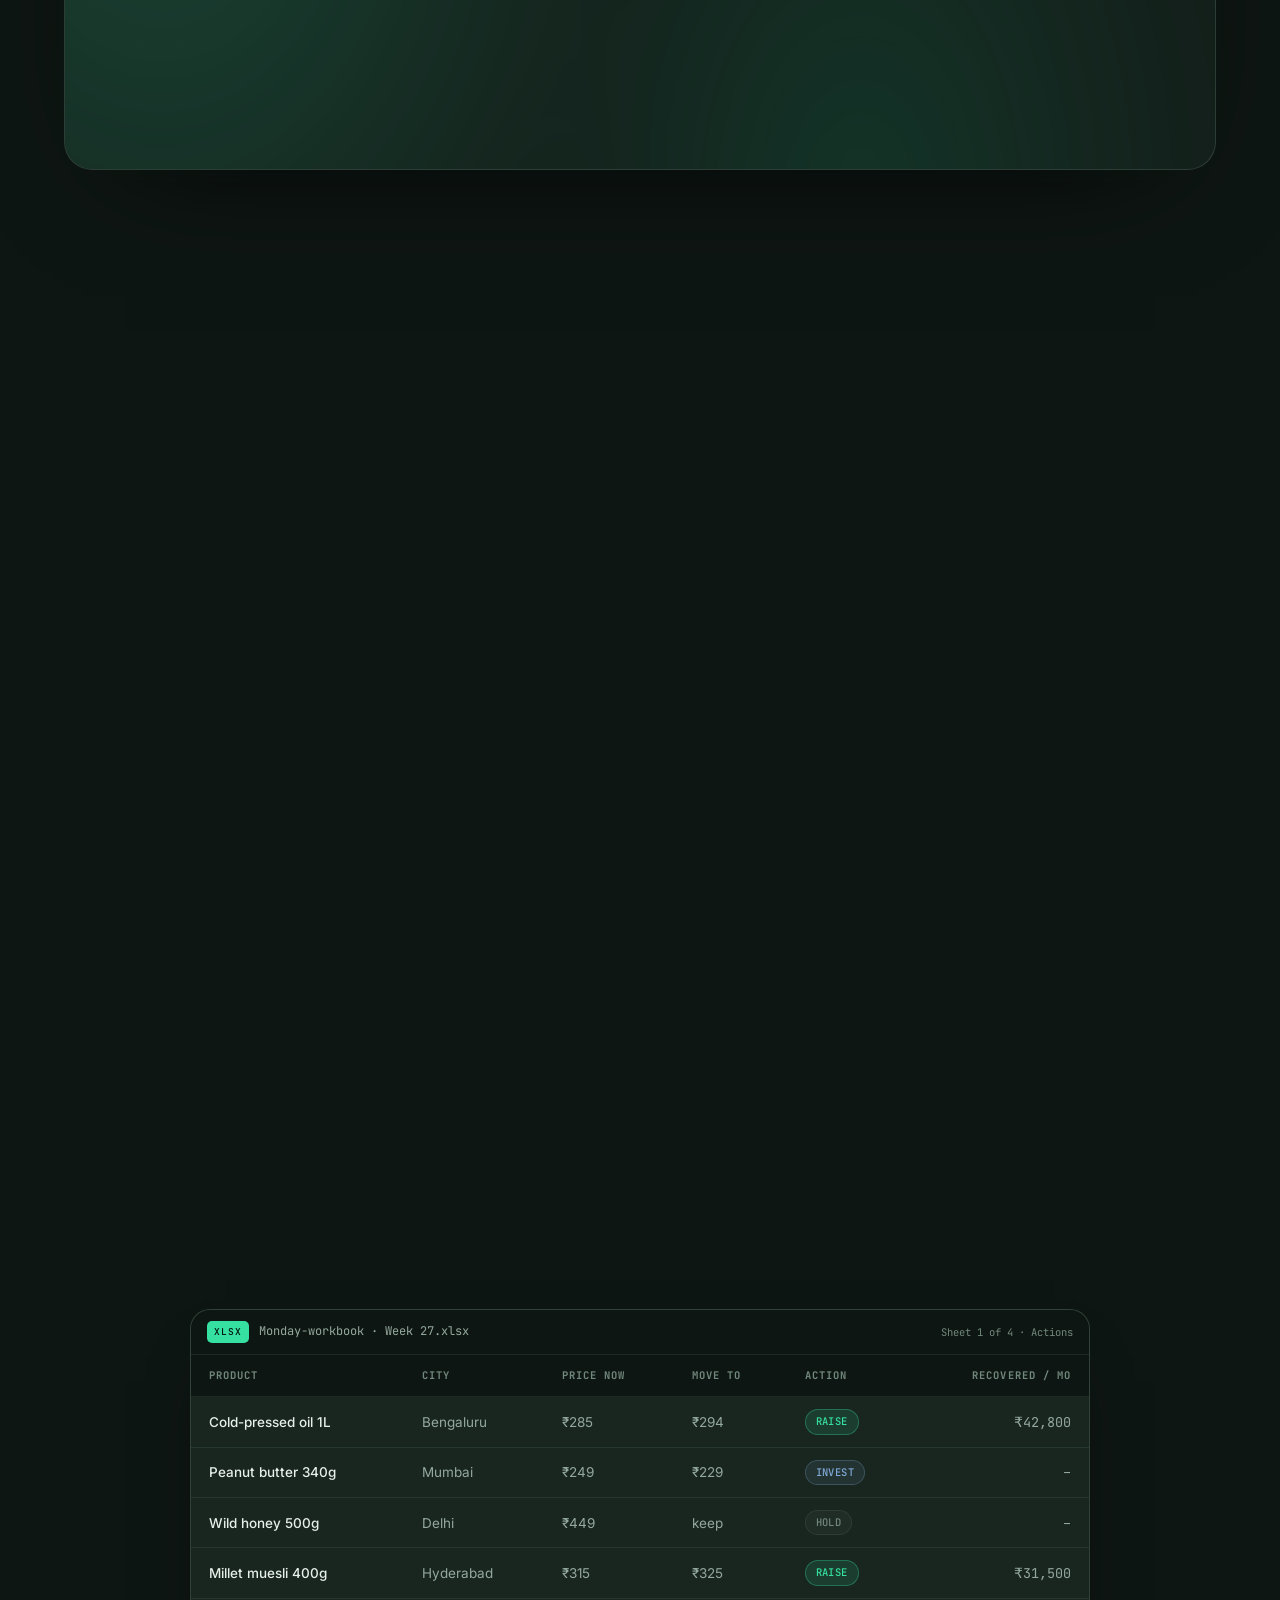
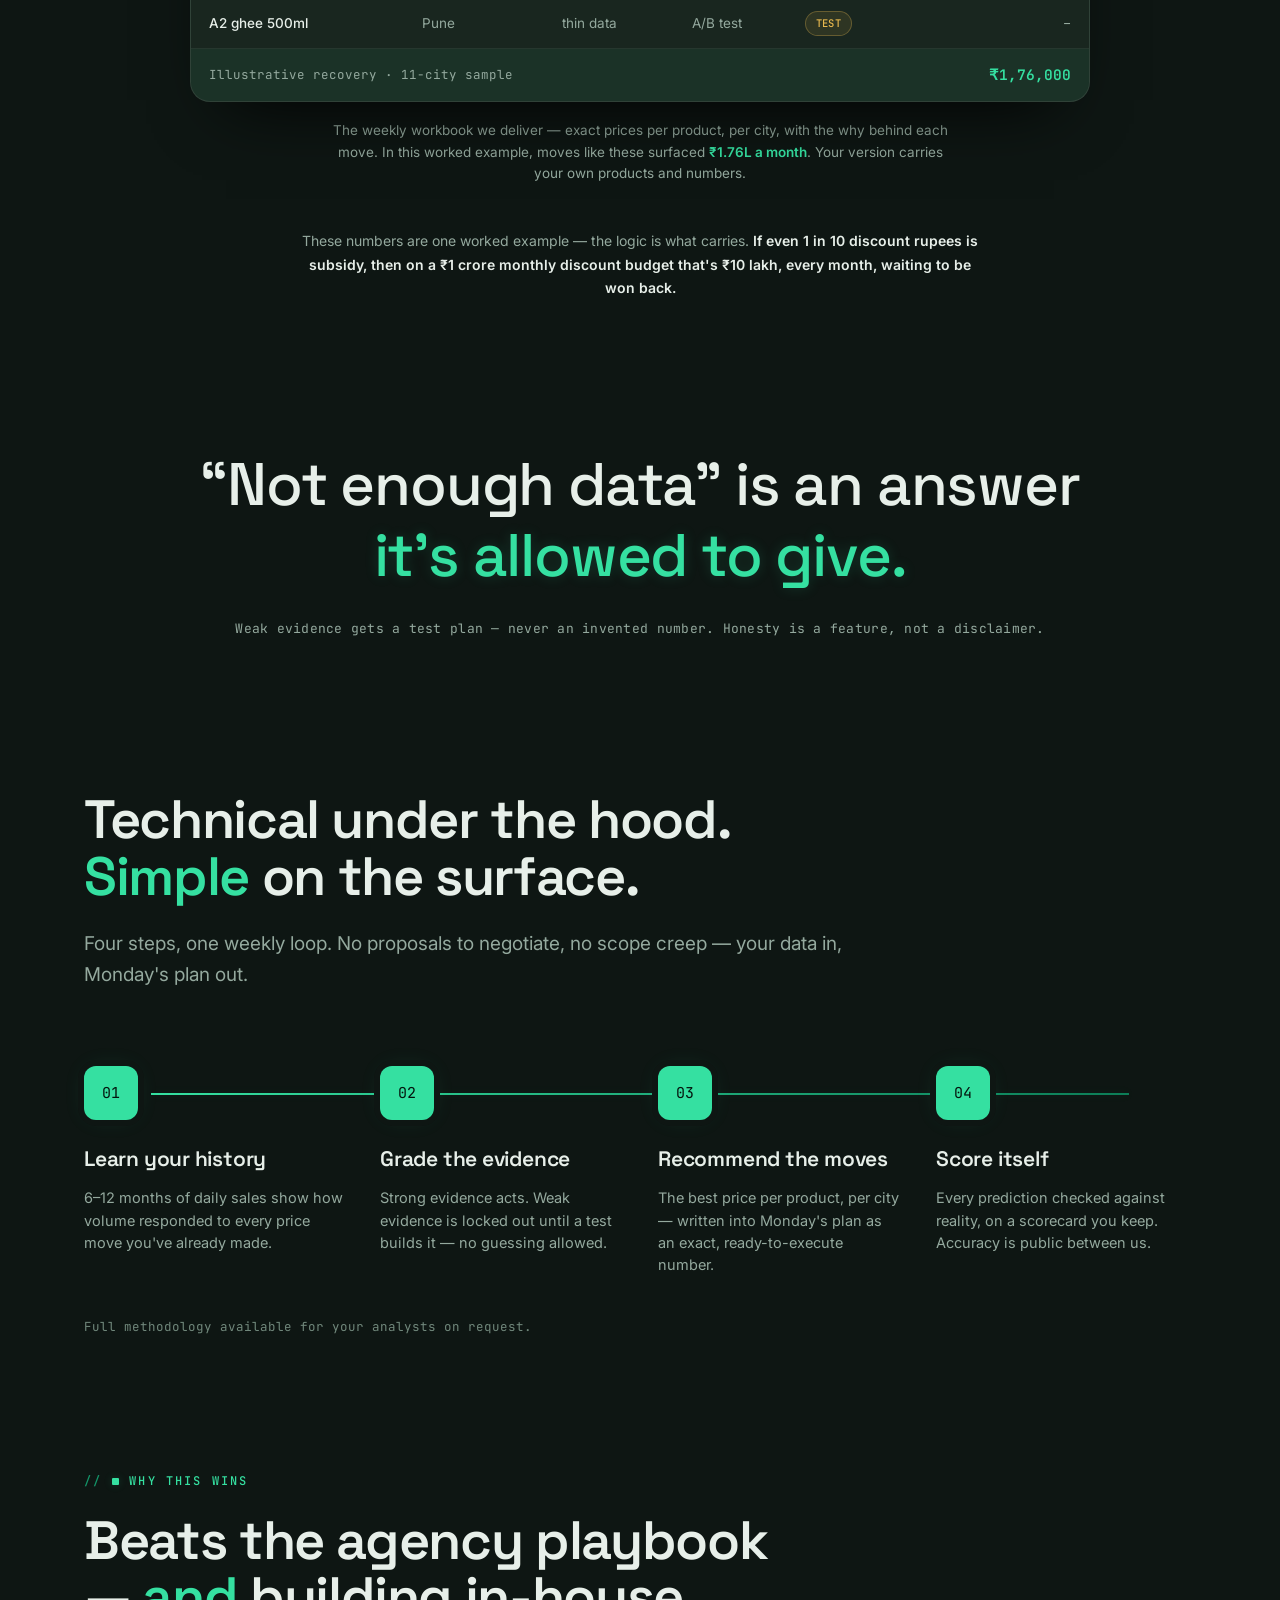
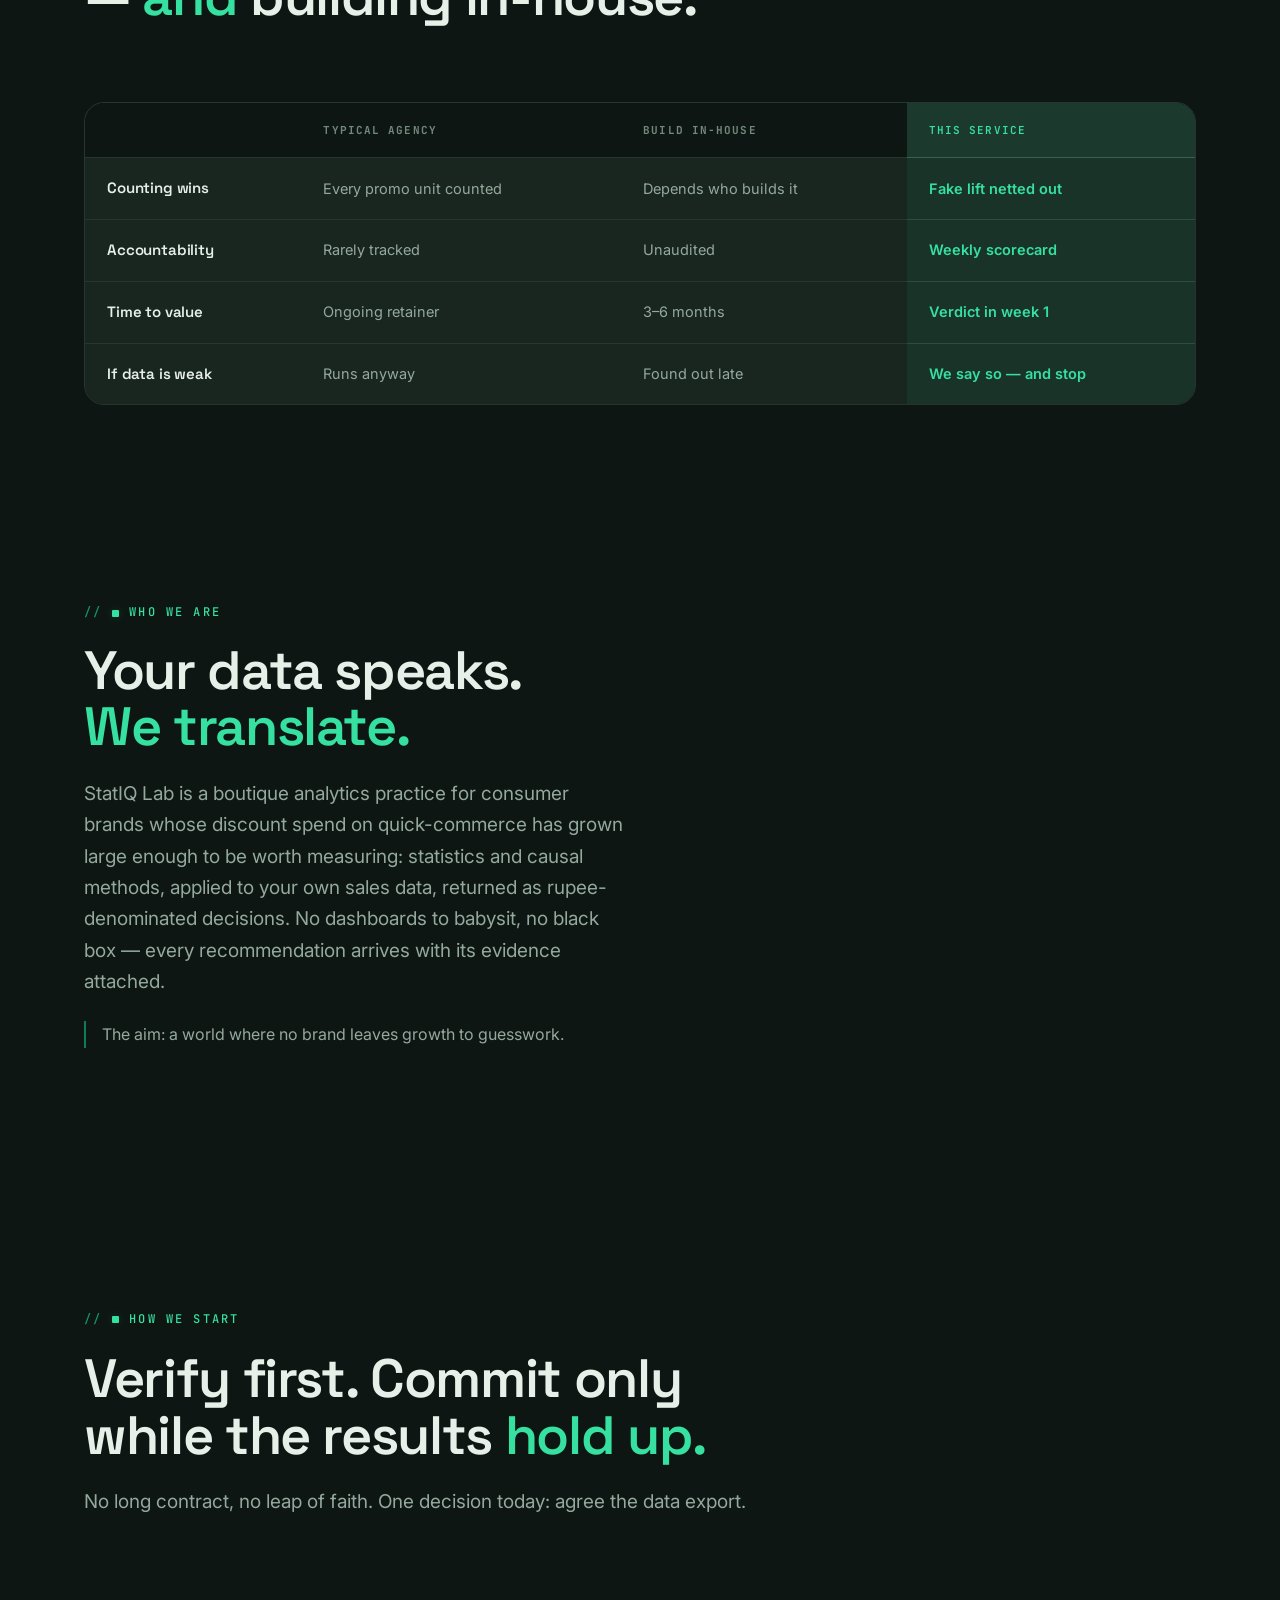
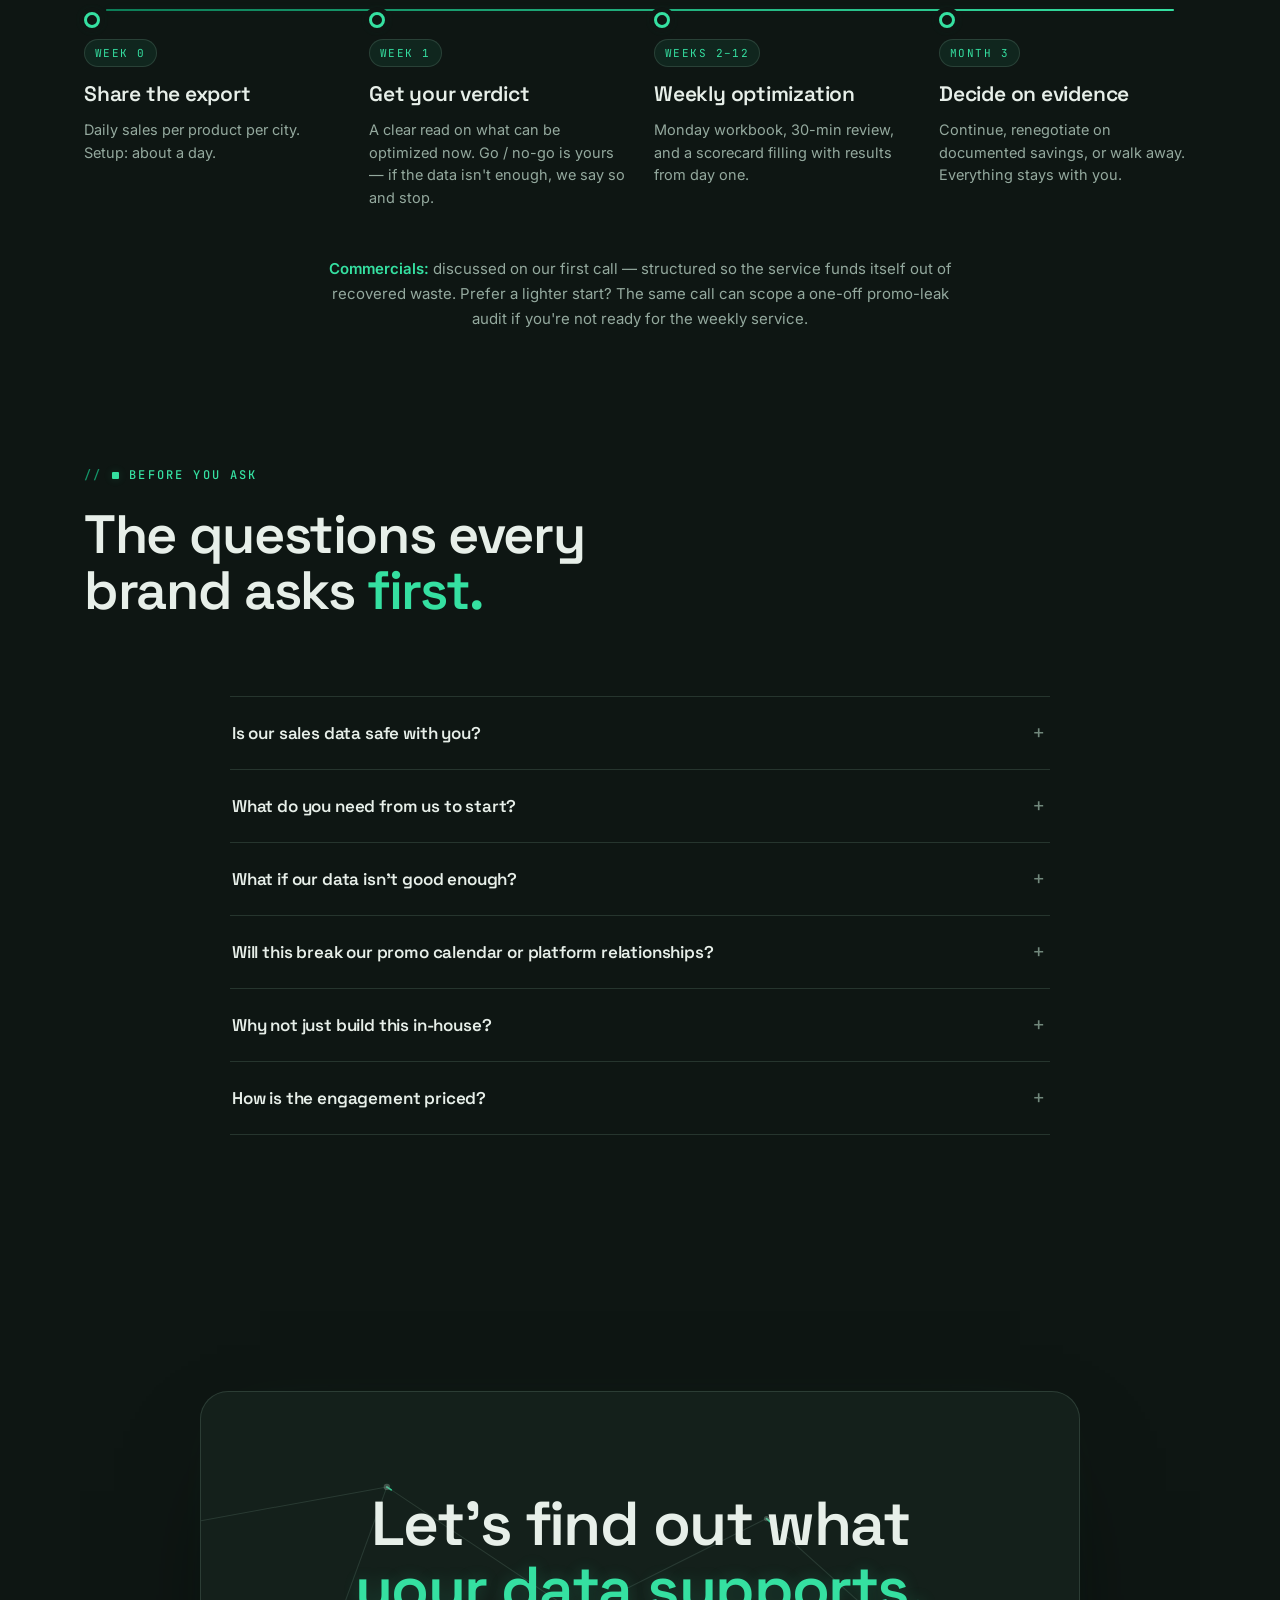
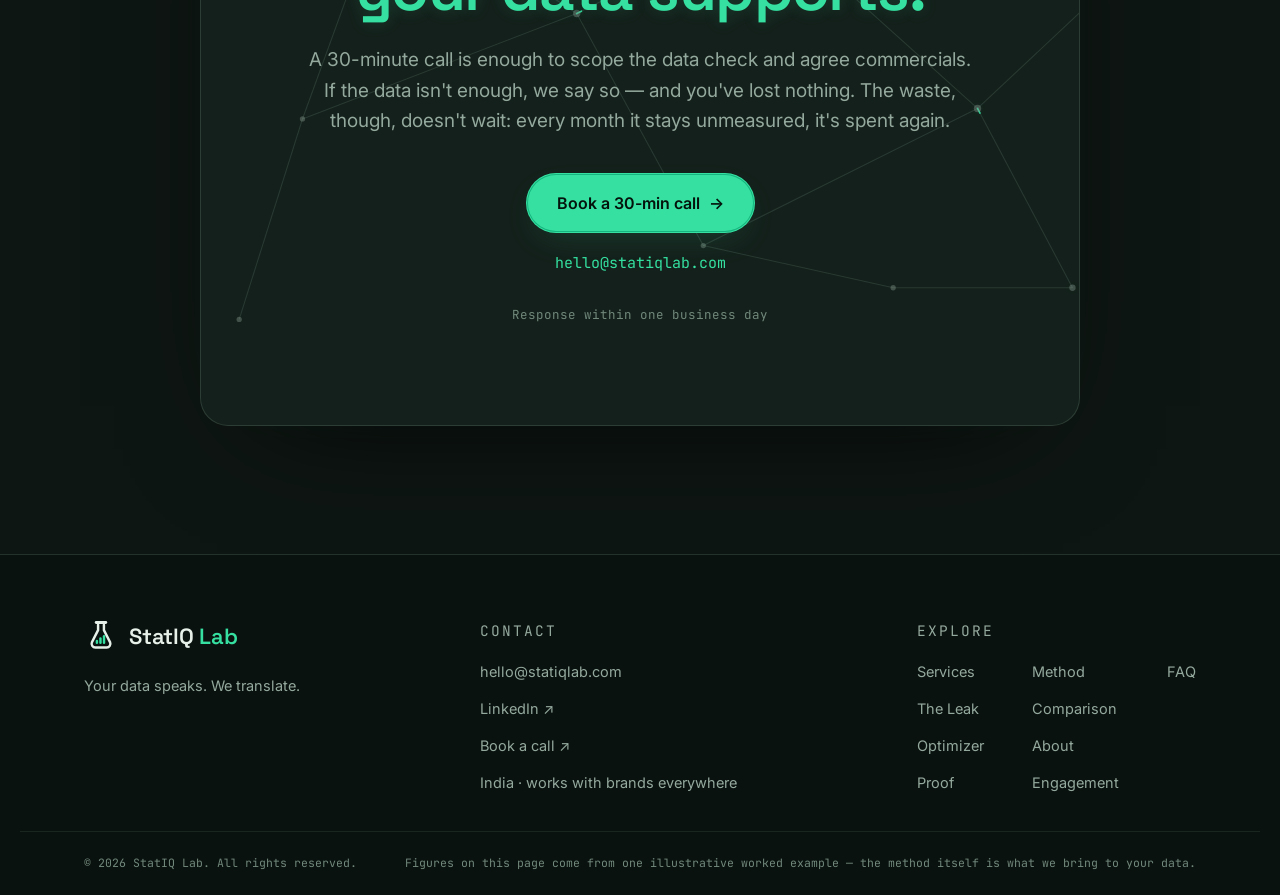
==== commit c4f843a0: "Rename "The Optimizer" to "Optimizer" in nav links Co-Authored-By: Claude Opus 4.6 <noreply@anthropi" ====
--- a/website/index.html
+++ b/website/index.html
@@ -110,7 +110,7 @@
 
       <nav class="nav__links" aria-label="Primary">
         <a href="#services">Services</a>
-        <a href="#optimizer">The Optimizer</a>
+        <a href="#optimizer">Optimizer</a>
         <a href="#proof">Proof</a>
         <a href="#method">Method</a>
         <a href="#about">About</a>
@@ -126,7 +126,7 @@
     </div>
     <nav class="nav__mobile" id="navMobile" aria-label="Mobile">
       <a href="#services">Services</a>
-      <a href="#optimizer">The Optimizer</a>
+      <a href="#optimizer">Optimizer</a>
       <a href="#proof">Proof</a>
       <a href="#method">Method</a>
       <a href="#about">About</a>
@@ -899,7 +899,7 @@
         <nav class="footer__nav" aria-label="Explore">
           <a href="#services">Services</a>
           <a href="#leak">The Leak</a>
-          <a href="#optimizer">The Optimizer</a>
+          <a href="#optimizer">Optimizer</a>
           <a href="#proof">Proof</a>
           <a href="#method">Method</a>
           <a href="#compare">Comparison</a>
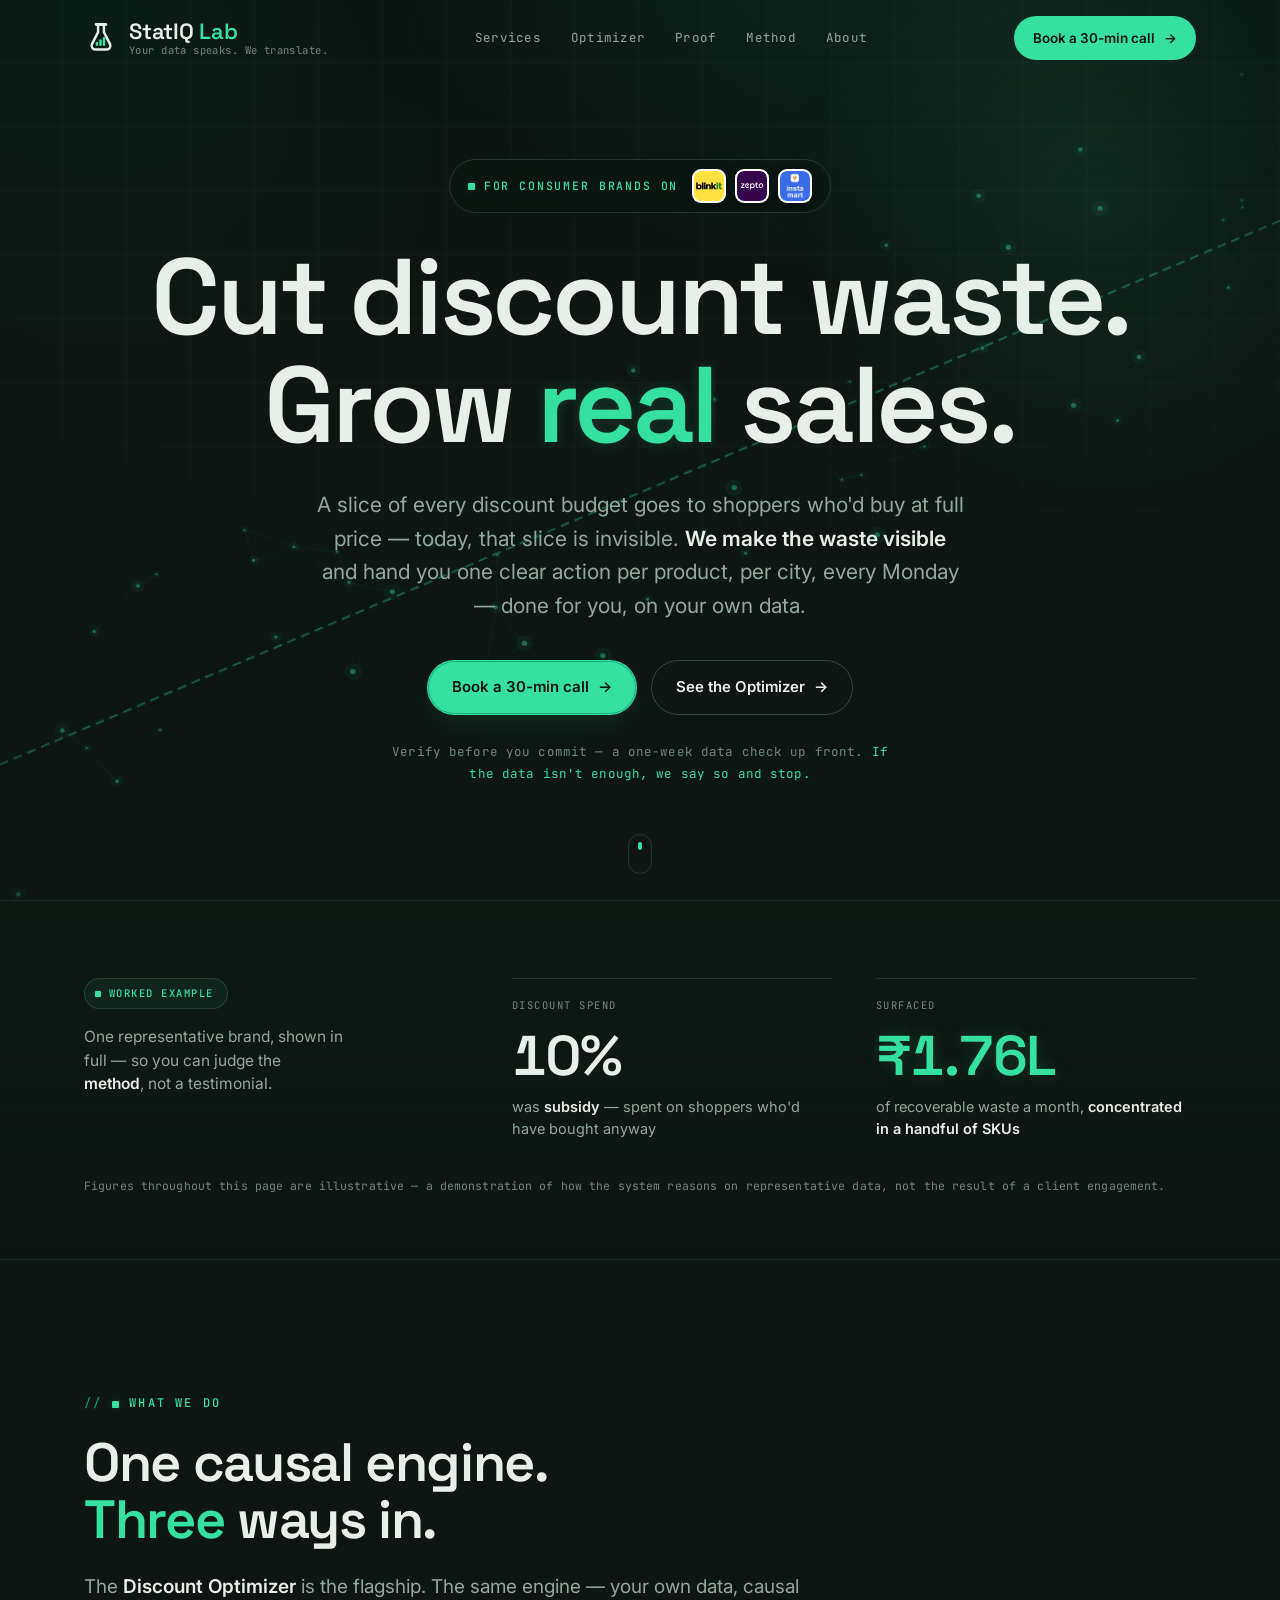
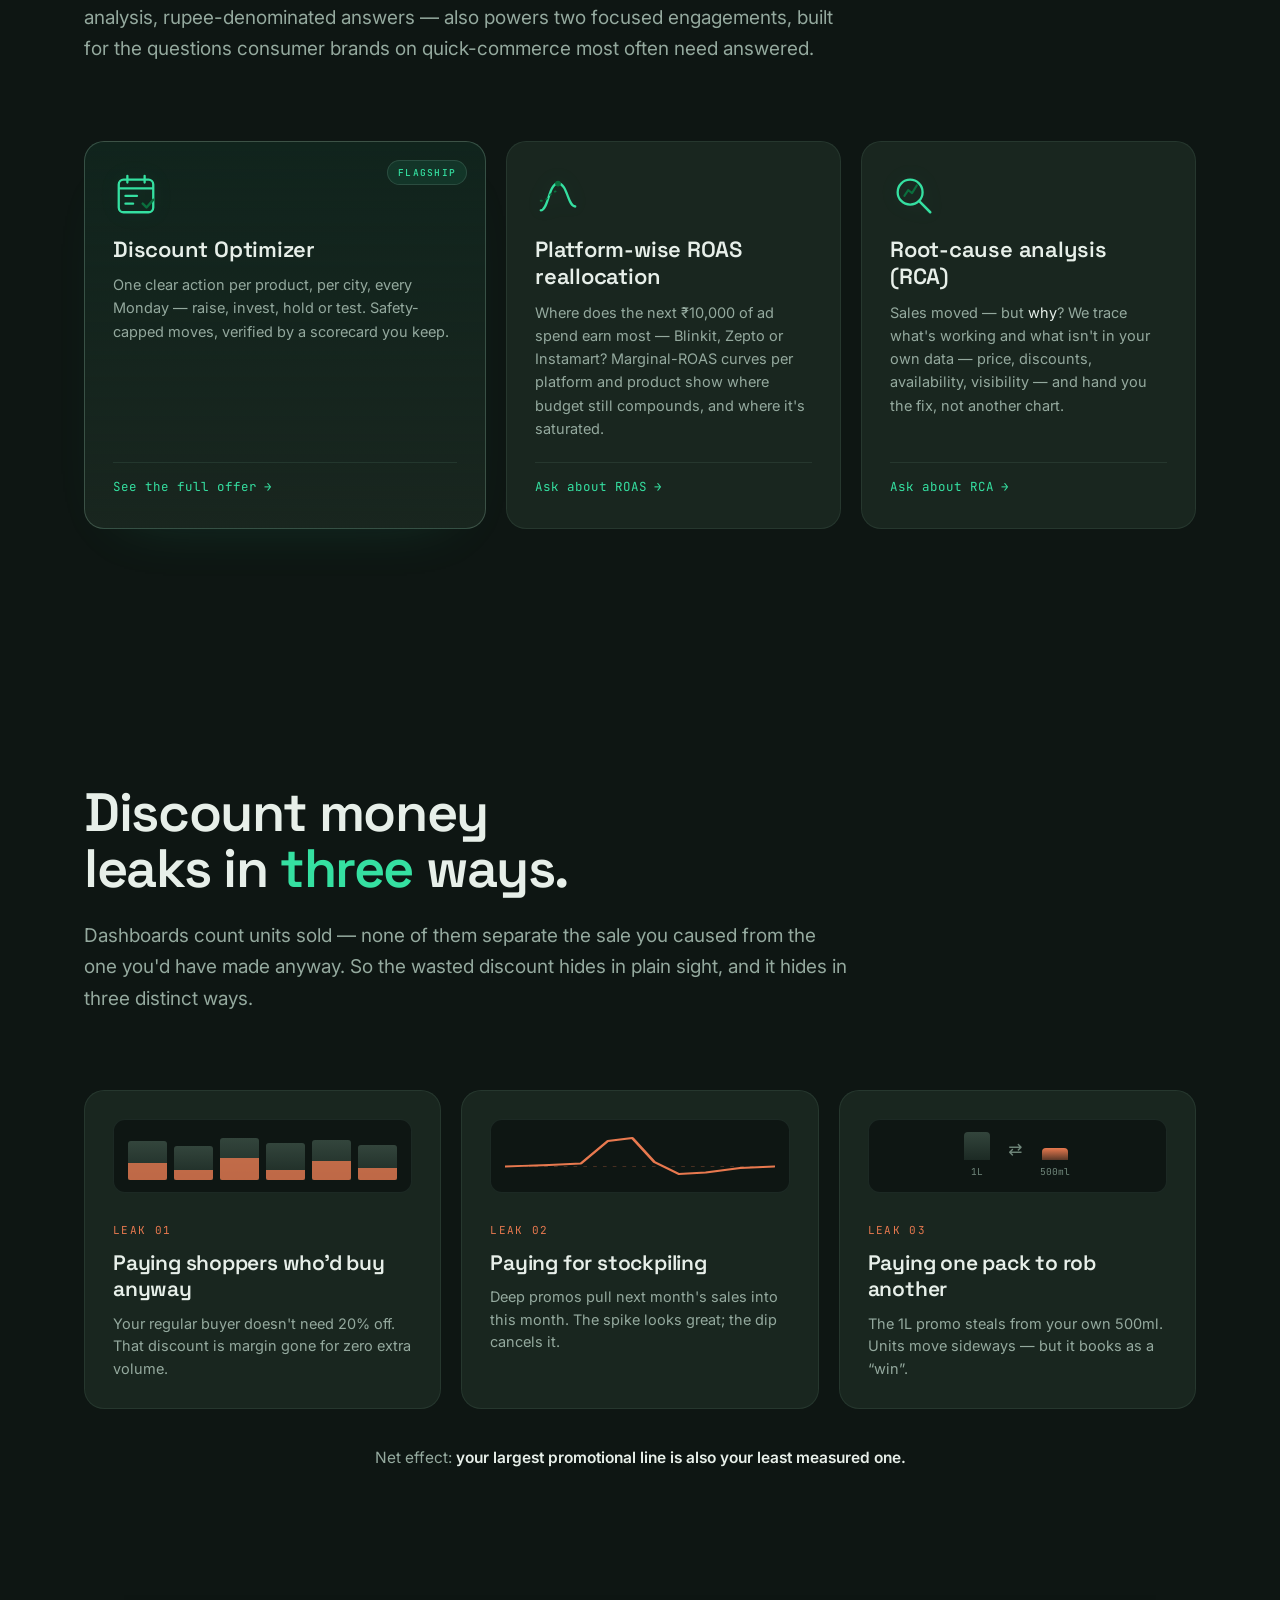
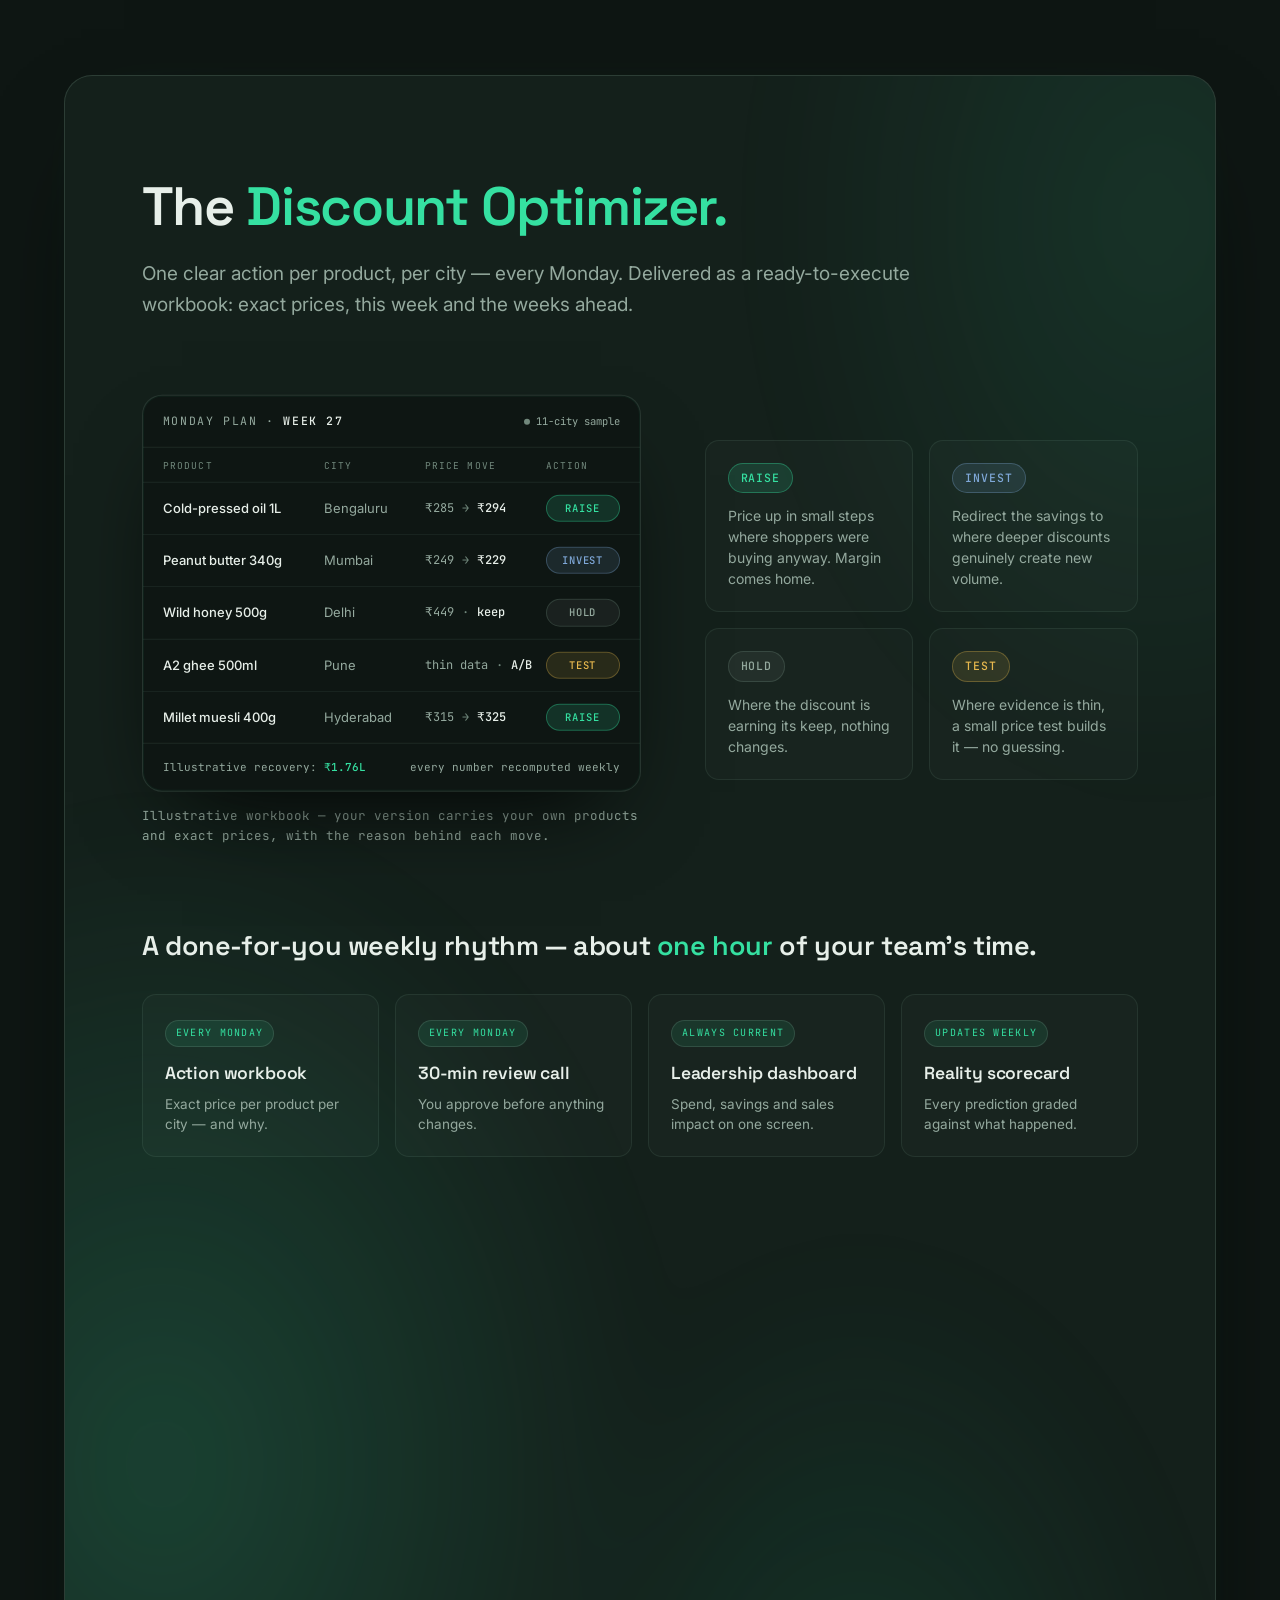
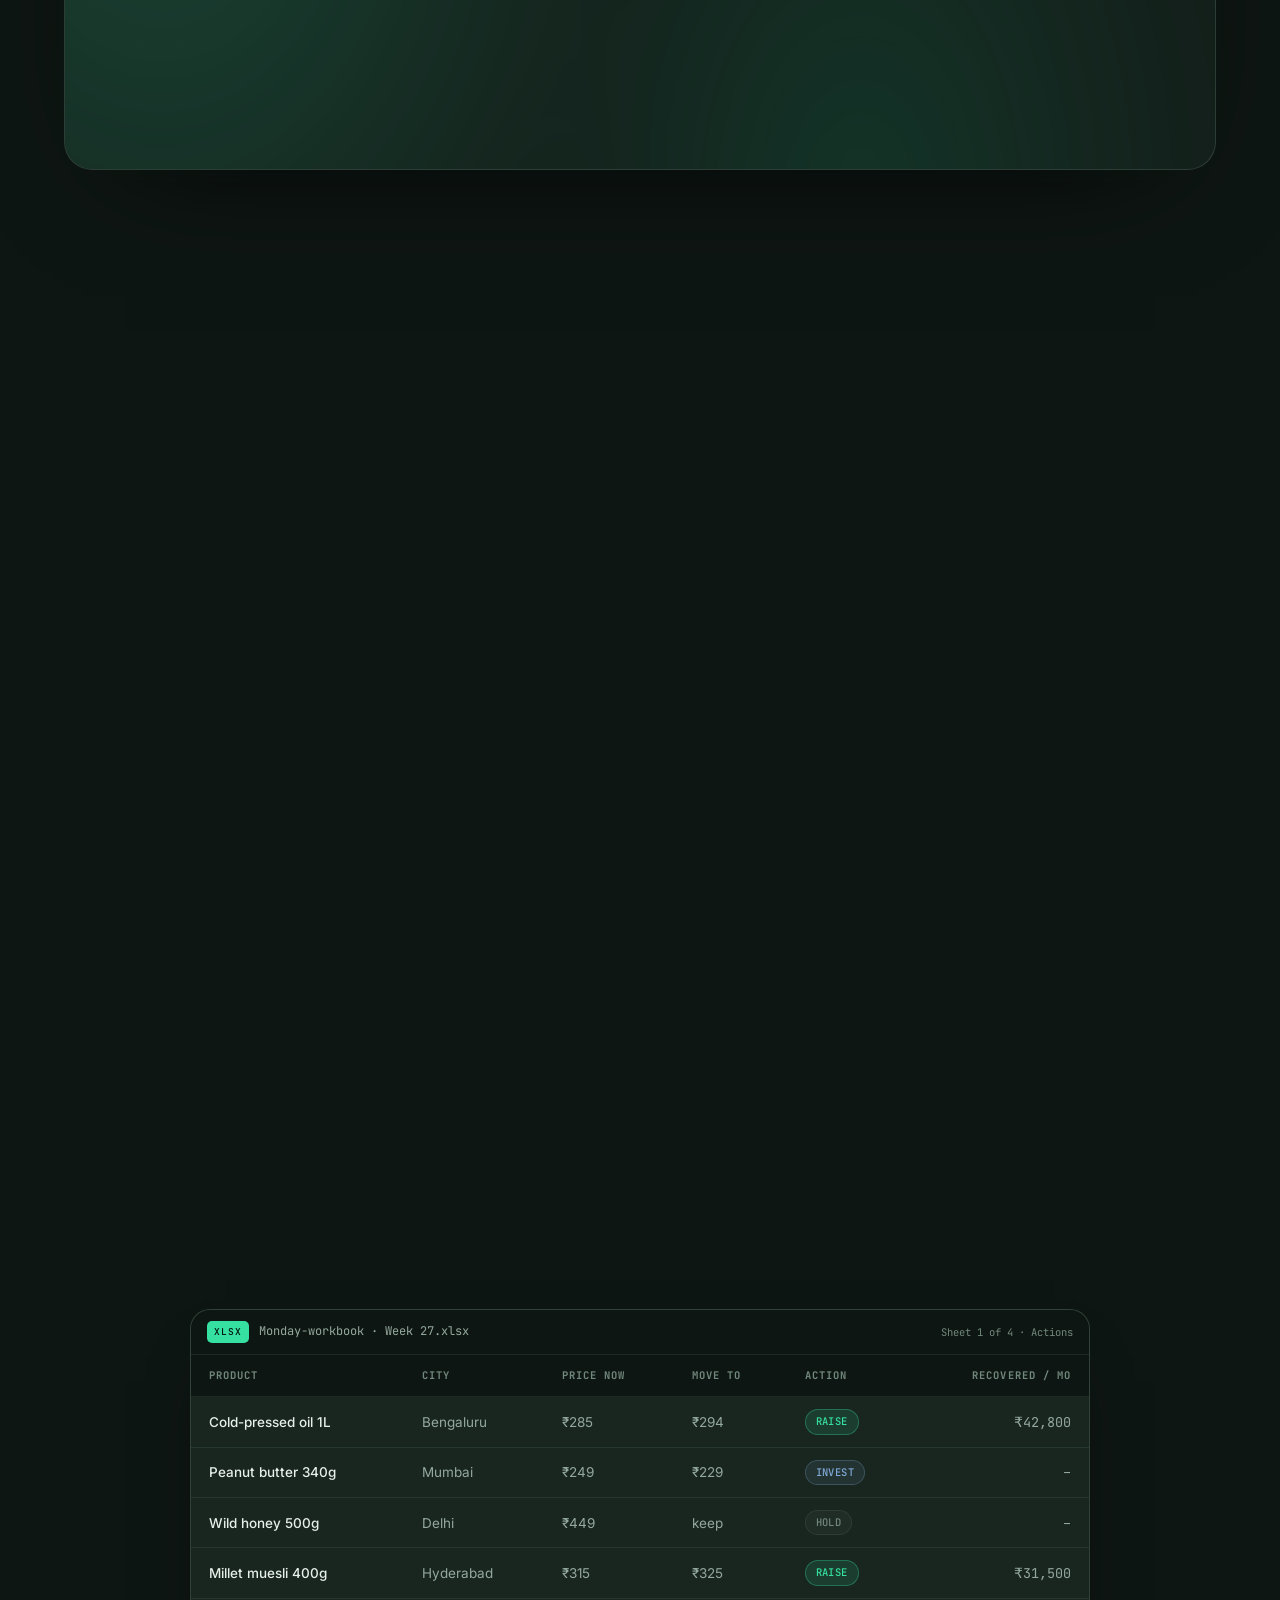
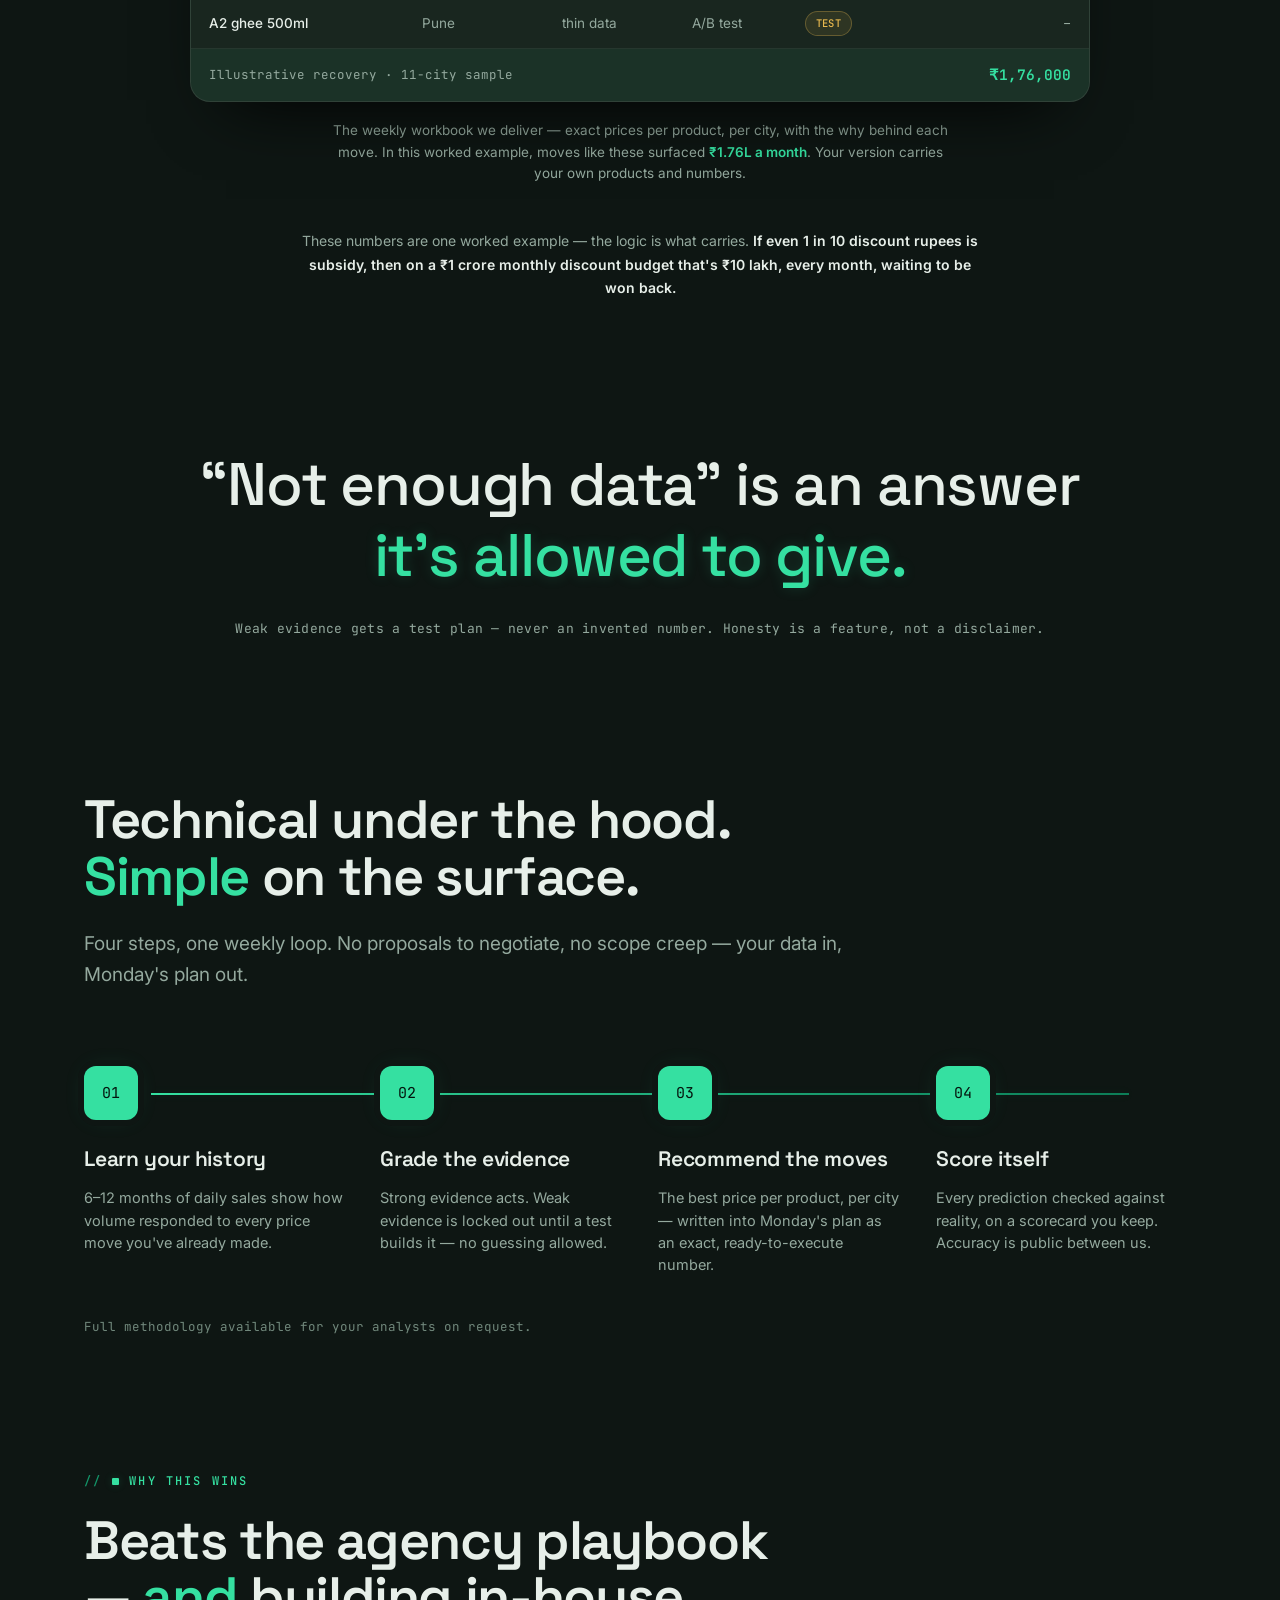
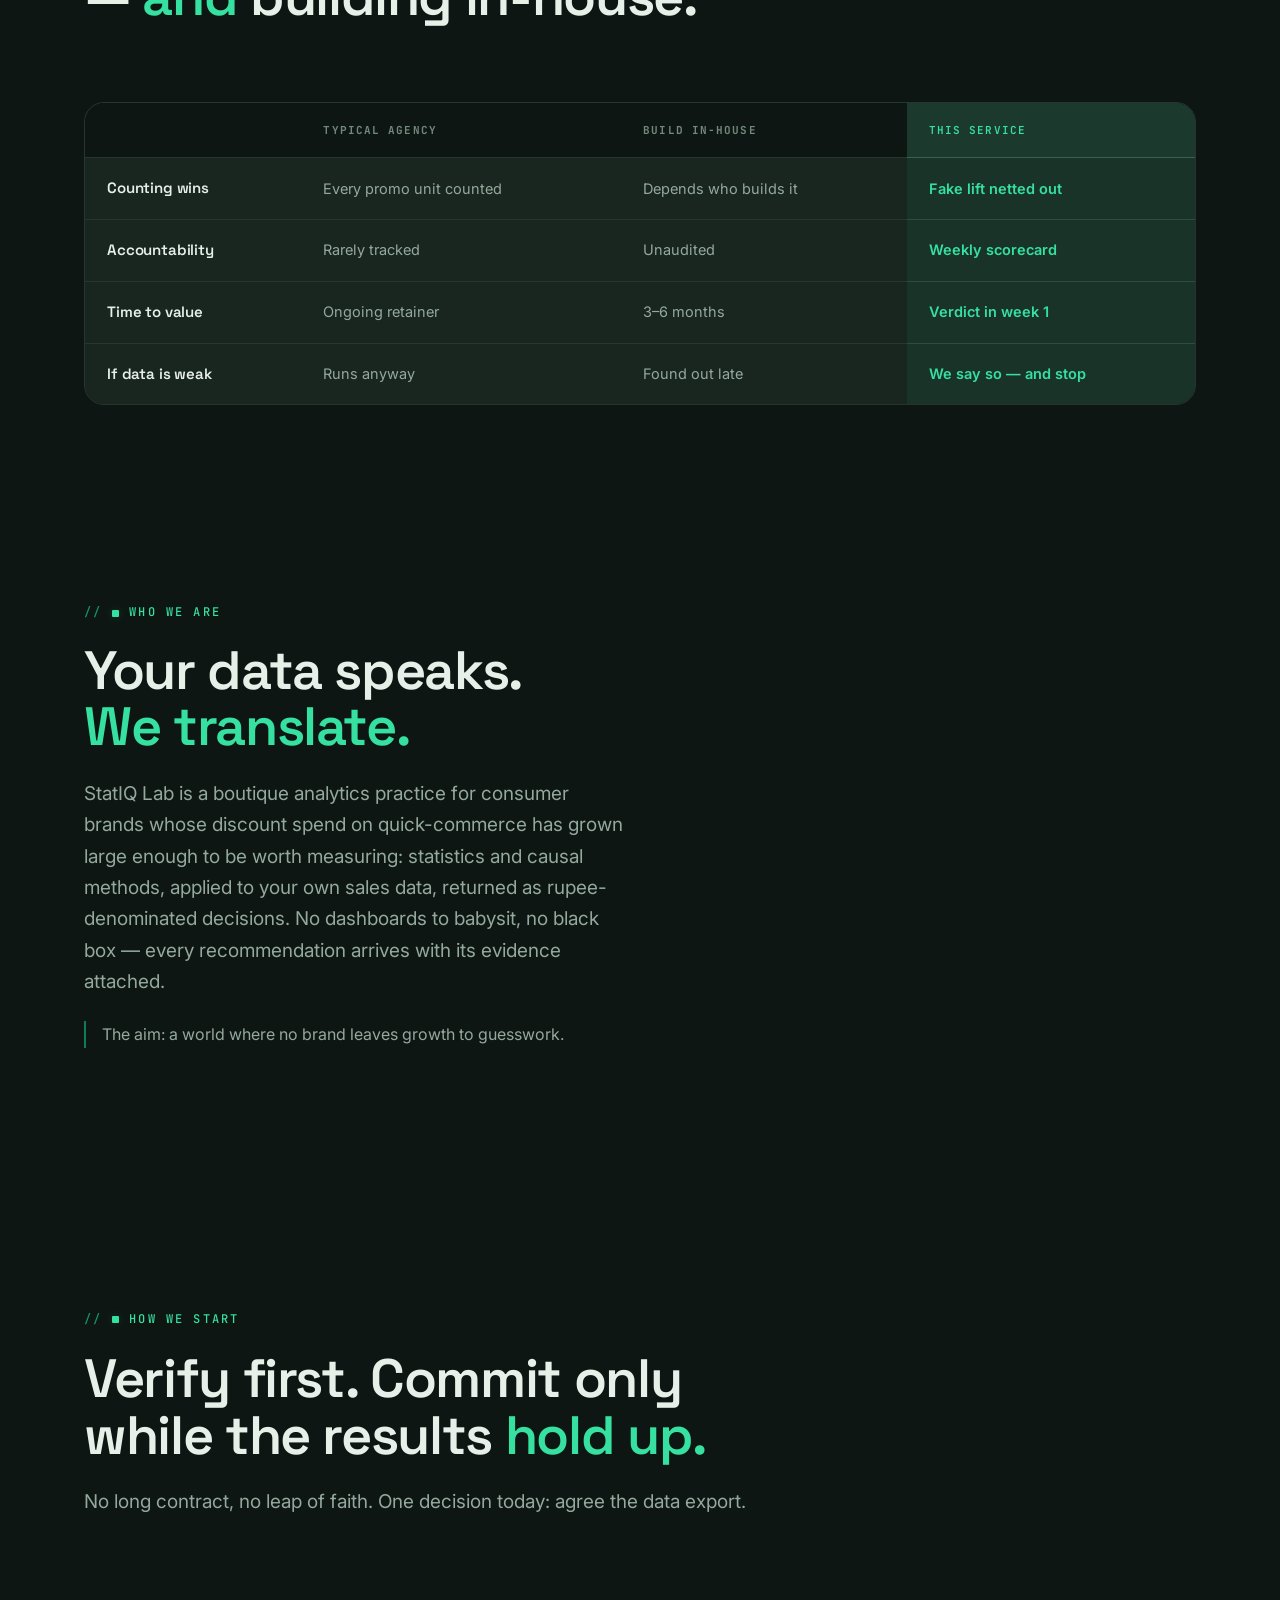
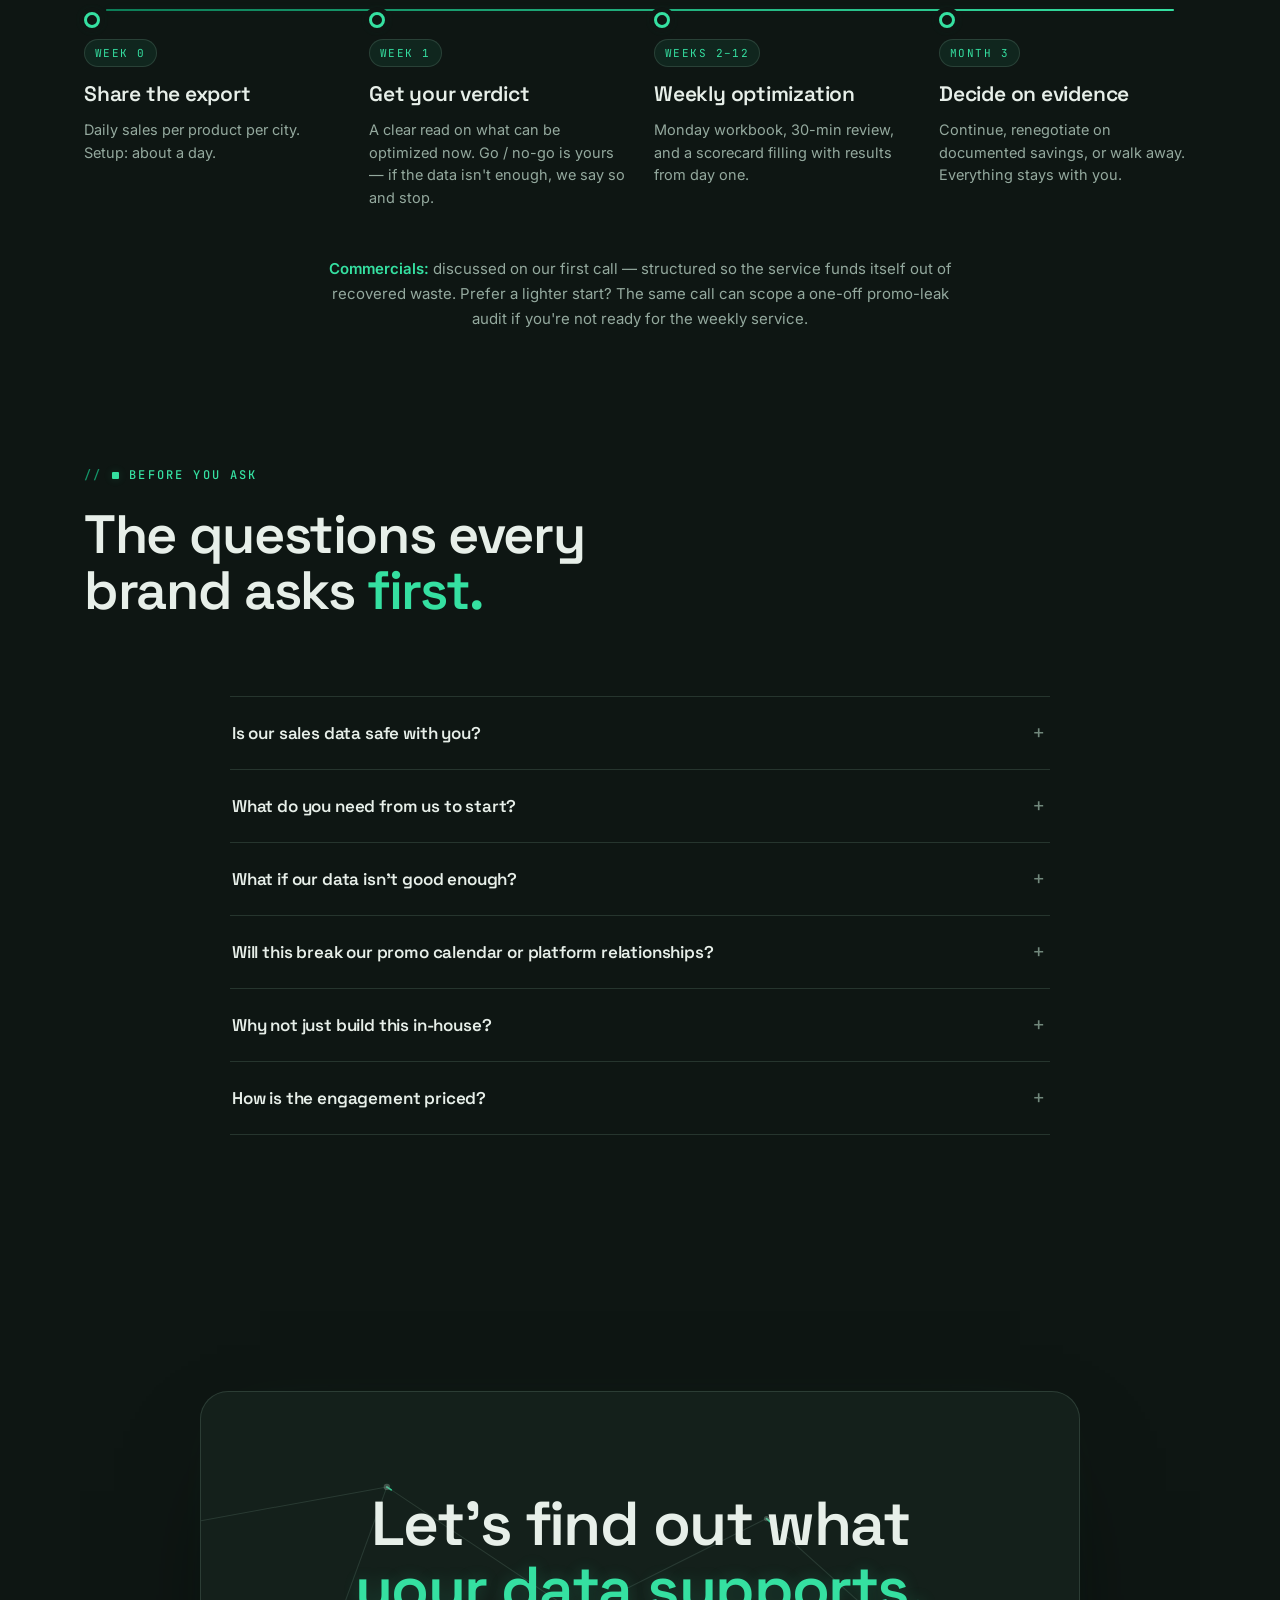
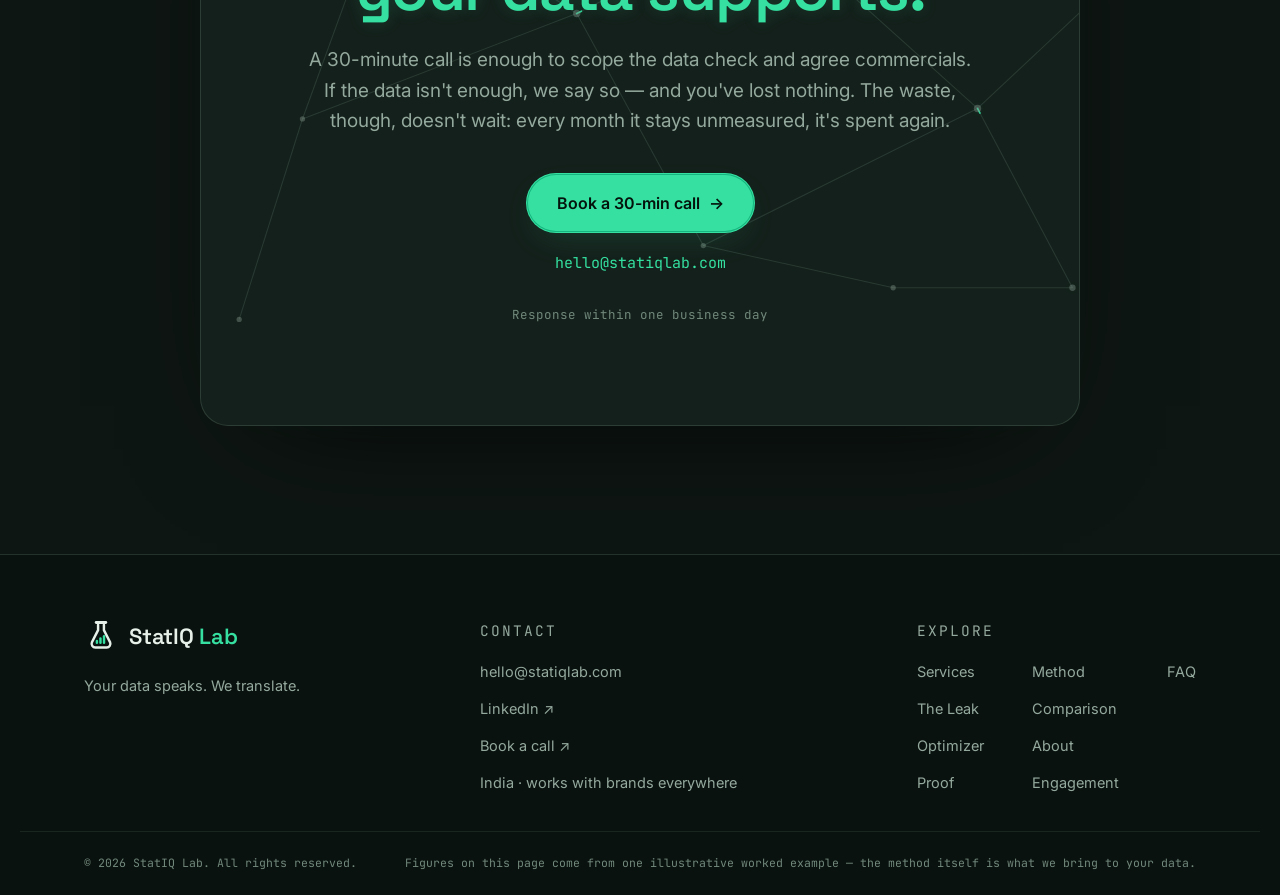
==== commit 4def61e4: "Add custom domain statiqlab.com with CNAME and updated URLs Co-Authored-By: Claude Opus 4.6 <noreply" ====
--- a/website/index.html
+++ b/website/index.html
@@ -5,13 +5,13 @@
   <meta name="viewport" content="width=device-width, initial-scale=1.0" />
   <title>StatIQ Lab</title>
   <meta name="description" content="A causal-analytics lab for consumer brands on Blinkit, Zepto and Instamart. We turn your own sales data into one clear action per product, per city, every Monday — and we'll tell you when the data isn't enough." />
-  <link rel="canonical" href="https://mr-pragadeeshwaran.github.io/Website/" />
+  <link rel="canonical" href="https://statiqlab.com/" />
   <meta name="theme-color" content="#06100c" />
   <meta property="og:type" content="website" />
   <meta property="og:title" content="StatIQ Lab — Cut discount waste. Grow real sales." />
   <meta property="og:description" content="A causal-analytics lab for consumer brands on Blinkit, Zepto and Instamart. One clear action per product, per city, every Monday — with the evidence attached." />
-  <meta property="og:url" content="https://mr-pragadeeshwaran.github.io/Website/" />
-  <meta property="og:image" content="https://mr-pragadeeshwaran.github.io/Website/assets/og.png" />
+  <meta property="og:url" content="https://statiqlab.com/" />
+  <meta property="og:image" content="https://statiqlab.com/assets/og.png" />
   <meta property="og:image:width" content="1200" />
   <meta property="og:image:height" content="630" />
   <meta name="twitter:card" content="summary_large_image" />
@@ -28,9 +28,9 @@
     "@type": "Organization",
     "name": "StatIQ Lab",
     "description": "A causal-analytics lab for consumer brands on Indian quick-commerce. Turns a brand's own sales data into one clear, rupee-denominated pricing action per product and city, every week.",
-    "url": "https://mr-pragadeeshwaran.github.io/Website/",
+    "url": "https://statiqlab.com/",
     "email": "hello@statiqlab.com",
-    "logo": "https://mr-pragadeeshwaran.github.io/Website/assets/og.png",
+    "logo": "https://statiqlab.com/assets/og.png",
     "areaServed": "IN",
     "knowsAbout": ["Causal inference", "Discount optimization", "Quick commerce", "Marketing mix analytics", "Incrementality"],
     "sameAs": ["https://www.linkedin.com/in/mr-pragadeeshwaran"]
